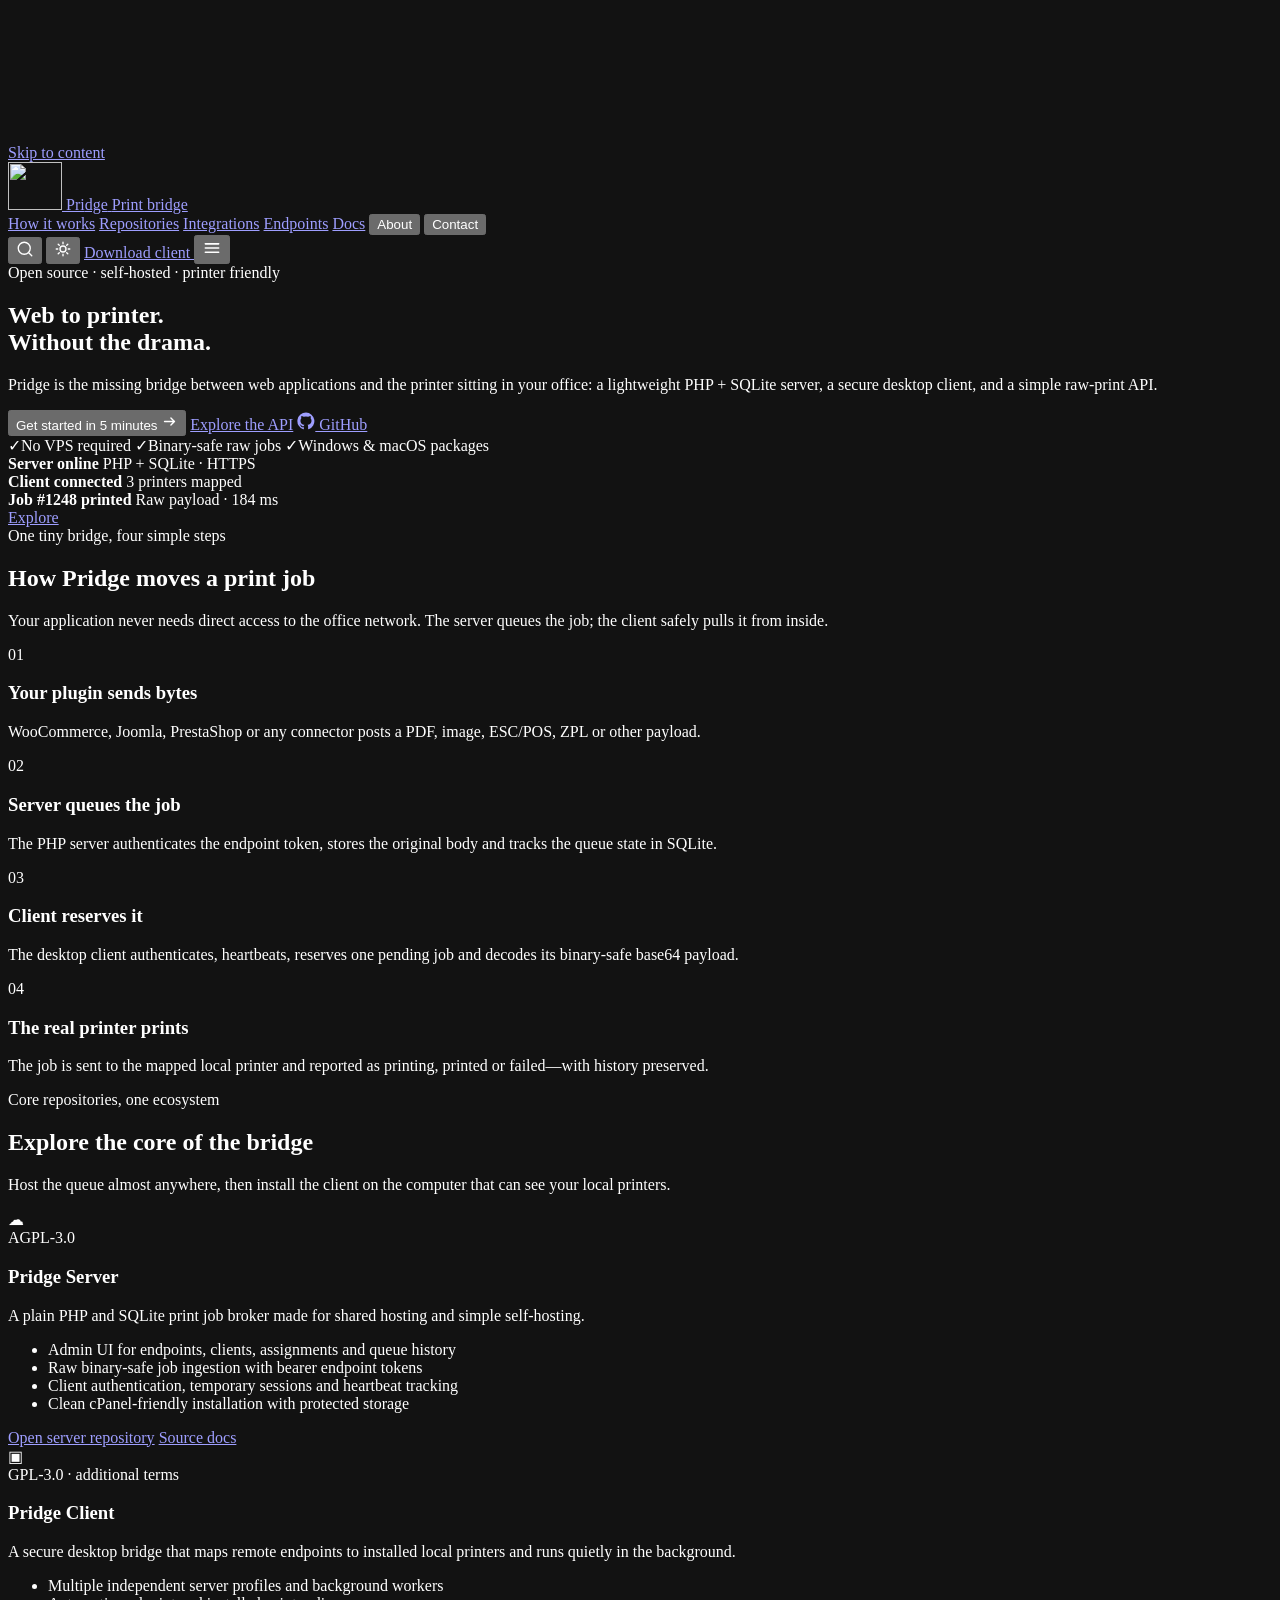
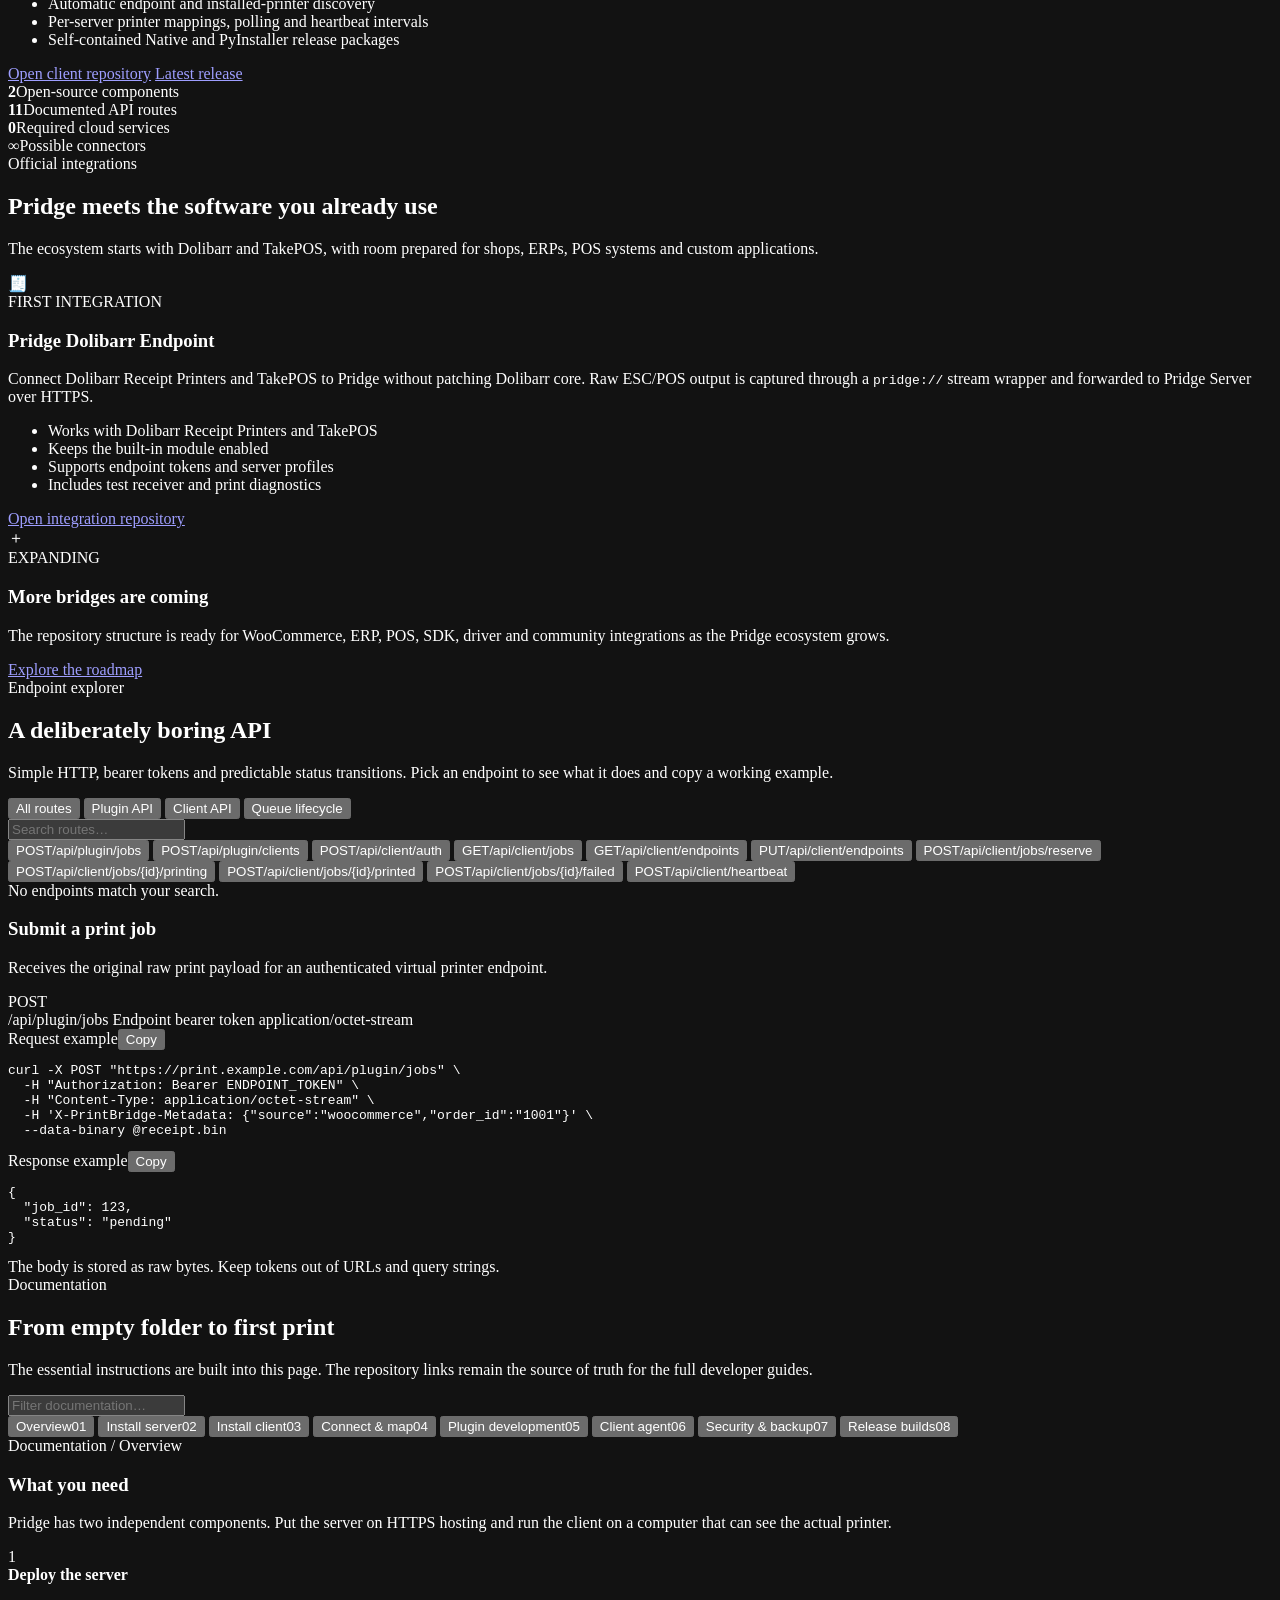
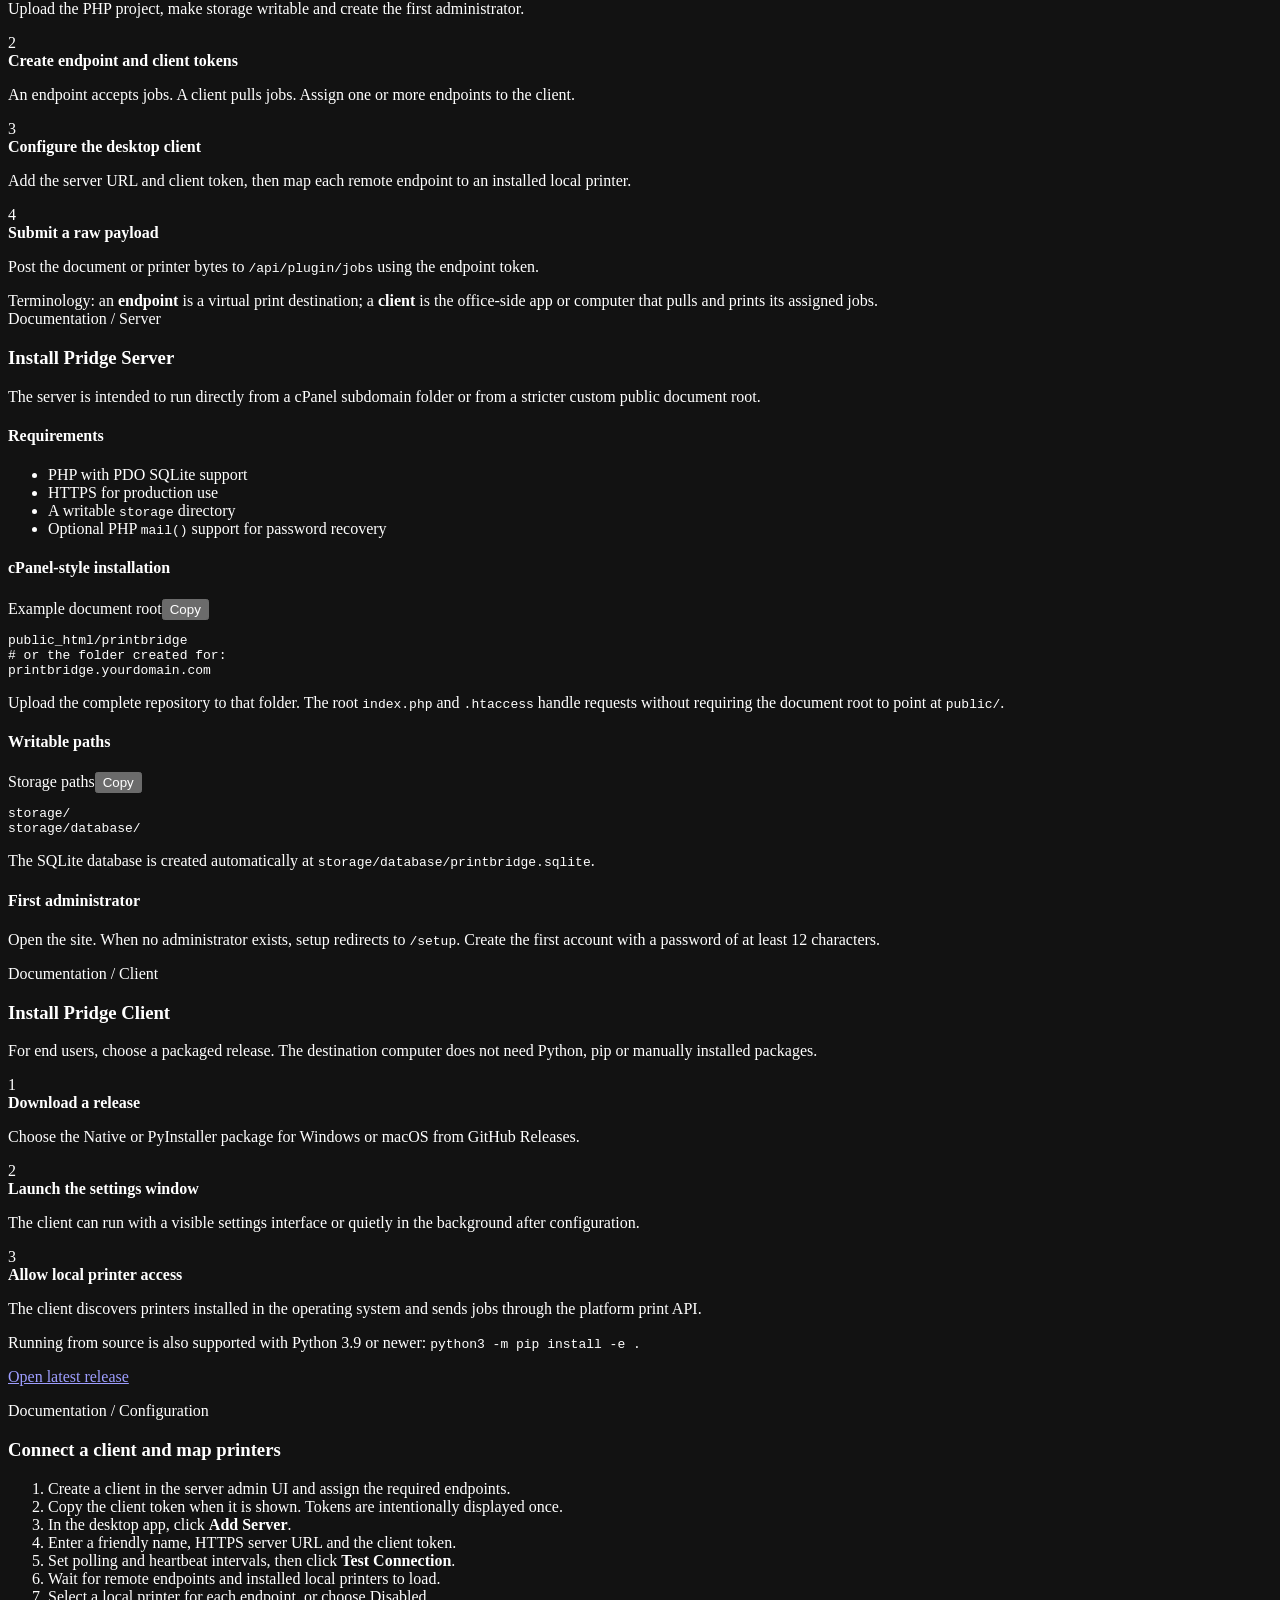
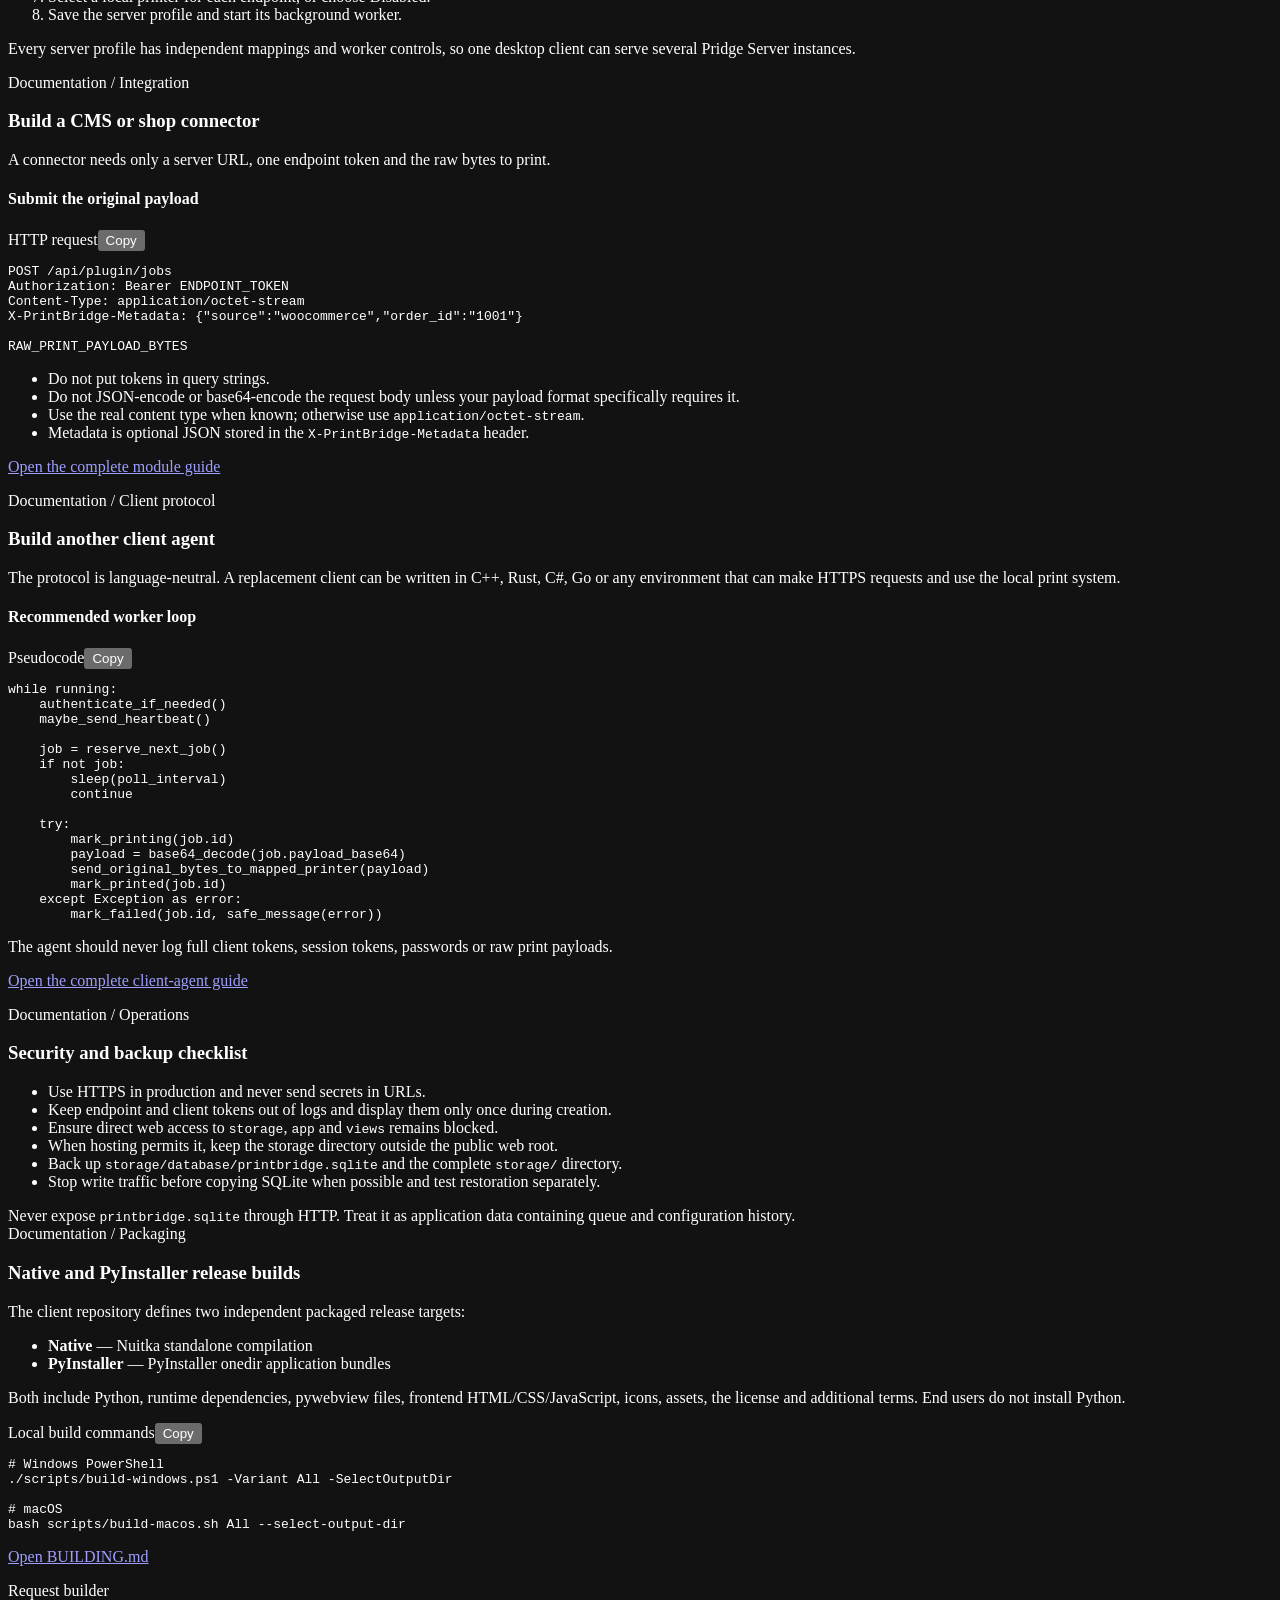
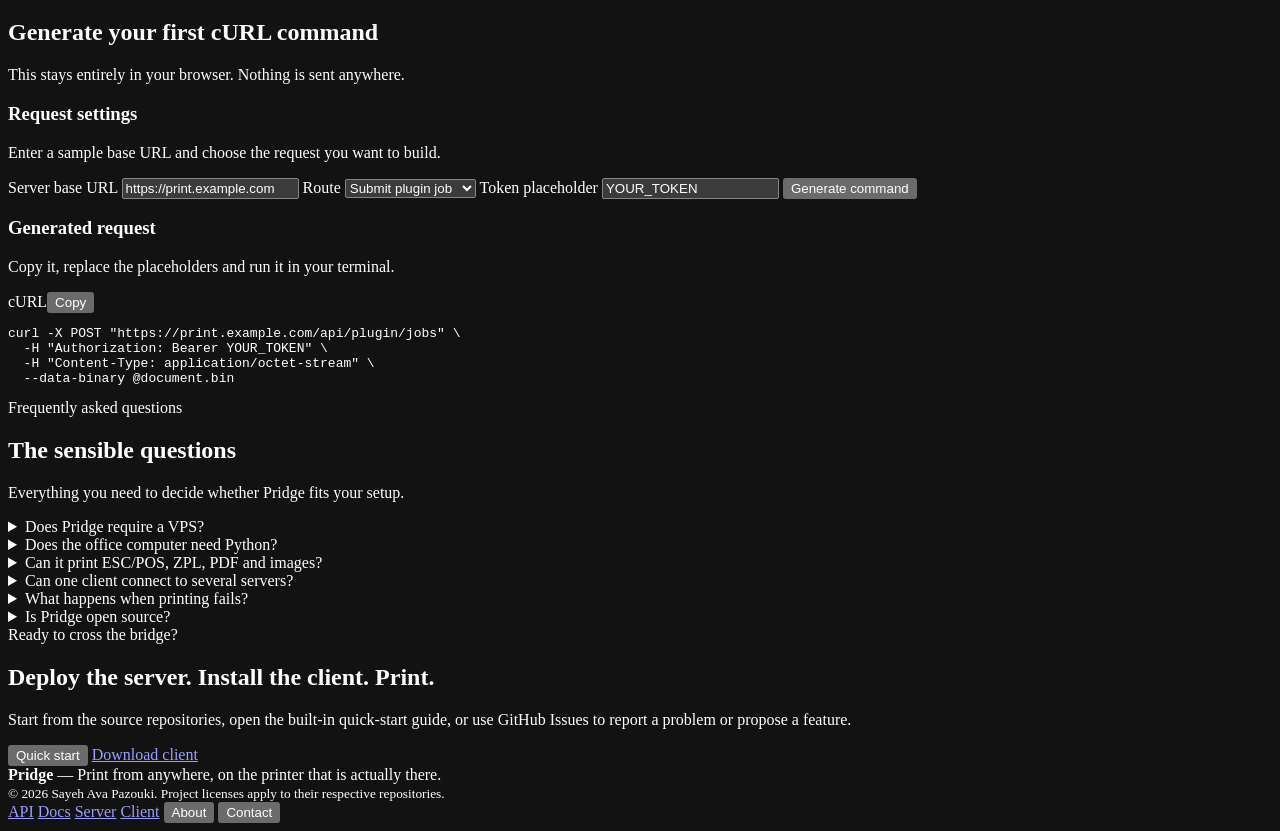
==== index.html @ 521f1d59 "feat: add site manifest and Pridge favicon" ====
<!doctype html>
<html lang="en">
<head>
  <meta charset="utf-8">
  <meta name="viewport" content="width=device-width,initial-scale=1,viewport-fit=cover">
  <meta name="theme-color" content="#05060c">
  <link rel="manifest" href="site.webmanifest">
  <link rel="icon" href="assets/images/pridge-logo.webp" type="image/webp">
  <meta name="color-scheme" content="dark">
  <meta name="robots" content="index,follow,max-image-preview:large,max-snippet:-1,max-video-preview:-1">

  <title>Pridge — Open-source remote printing bridge</title>
  <meta name="description" content="Pridge connects web applications and shared hosting servers to real office printers through a secure, open-source print queue and desktop client.">
  <meta name="keywords" content="Pridge, PrintBridge, remote printing, print server, print client, PHP print server, SQLite print queue, raw printing, ESC/POS, open source printing">
  <meta name="author" content="Sayeh Ava Pazouki">

  <link rel="canonical" href="https://sayehava.github.io/Pridge/">
  <meta property="og:url" content="https://sayehava.github.io/Pridge/">
  <meta property="og:image" content="https://sayehava.github.io/Pridge/assets/images/hero-network.webp">
  <meta name="twitter:image" content="https://sayehava.github.io/Pridge/assets/images/hero-network.webp">
  <meta property="og:type" content="website">
  <meta property="og:title" content="Pridge — Web to printer, without the drama">
  <meta property="og:description" content="A lightweight open-source bridge between web applications, shared hosting and local printers.">
  <meta property="og:site_name" content="Pridge">
  <meta property="og:image:alt" content="Pridge open-source remote printing bridge">
  <meta property="og:locale" content="en_US">
  <meta name="twitter:card" content="summary_large_image">
  <meta name="twitter:title" content="Pridge — Open-source remote printing bridge">
  <meta name="twitter:description" content="Send print jobs from the web to local office printers through a secure server and desktop client.">

  <link rel="preload" as="image" href="assets/images/hero-network.webp">

  <script type="application/ld+json">
  {
    "@context": "https://schema.org",
    "@graph": [
      {
        "@type": "SoftwareApplication",
        "name": "Pridge",
        "alternateName": "PrintBridge",
        "applicationCategory": "DeveloperApplication",
        "operatingSystem": "Windows, macOS, Linux, Web",
        "description": "An open-source print job bridge that connects web applications and shared hosting servers to local office printers.",
        "author": {
          "@type": "Person",
          "name": "Sayeh Ava Pazouki",
          "url": "https://github.com/sayehava"
        },
        "isAccessibleForFree": true,
        "license": [
          "https://www.gnu.org/licenses/agpl-3.0.html",
          "https://www.gnu.org/licenses/gpl-3.0.html"
        ],
        "codeRepository": [
          "https://github.com/sayehava/PrintBridge-Server",
          "https://github.com/sayehava/PrintBridge-Client"
        ]
      },
      {
        "@type": "FAQPage",
        "mainEntity": [
          {
            "@type": "Question",
            "name": "Does Pridge require a VPS?",
            "acceptedAnswer": {
              "@type": "Answer",
              "text": "No. Pridge Server is designed for ordinary PHP hosting with PDO SQLite support and a writable storage directory."
            }
          },
          {
            "@type": "Question",
            "name": "Does the office computer need Python?",
            "acceptedAnswer": {
              "@type": "Answer",
              "text": "No for packaged releases. Native and PyInstaller desktop packages include the required runtime and dependencies."
            }
          },
          {
            "@type": "Question",
            "name": "Can Pridge send raw ESC/POS or other binary print data?",
            "acceptedAnswer": {
              "@type": "Answer",
              "text": "Yes. Plugins can submit raw binary payloads and the client forwards the original bytes to the mapped local printer."
            }
          }
        ]
      }
    ]
  }
  </script>
  <link rel="stylesheet" href="assets/css/pridge.css">

</head>

<body>
  <a class="skip-link" href="#main">Skip to content</a>

  <canvas id="network" aria-hidden="true"></canvas>
  <div class="grid-overlay" aria-hidden="true"></div>
  <div class="orb orb-a" aria-hidden="true"></div>
  <div class="orb orb-b" aria-hidden="true"></div>
  <div class="orb orb-c" aria-hidden="true"></div>

  <header class="topbar">
    <div class="container topbar-inner">
      <a class="brand" href="#home" aria-label="Pridge home">
        <span class="brand-icon"><img src="assets/images/pridge-logo.webp" alt="" width="54" height="48"></span>
        <span><span class="word-pri">Pri</span><span class="word-dge">dge</span></span>
        <span class="brand-mini">Print bridge</span>
      </a>

      <nav class="nav" id="nav" aria-label="Primary navigation">
        <a href="#how">How it works</a>
        <a href="#repositories">Repositories</a>
          <a href="#integrations">Integrations</a>
        <a href="#api">Endpoints</a>
        <a href="#docs">Docs</a>
        <button type="button" data-modal="aboutModal">About</button>
        <button type="button" data-modal="contactModal">Contact</button>
      </nav>

      <div class="nav-actions">
        <button class="icon-button search-button" type="button" id="openCommand" title="Search (⌘/Ctrl + K)" aria-label="Open site search">
          <svg width="18" height="18" viewBox="0 0 24 24" fill="none" aria-hidden="true"><path d="m21 21-4.35-4.35m2.35-5.65a8 8 0 1 1-16 0 8 8 0 0 1 16 0Z" stroke="currentColor" stroke-width="1.8" stroke-linecap="round"/></svg>
        </button>
        <button class="icon-button" type="button" id="effectsToggle" title="Toggle visual effects" aria-label="Toggle visual effects">
          <svg width="18" height="18" viewBox="0 0 24 24" fill="none" aria-hidden="true"><path d="M12 3v2m0 14v2M3 12h2m14 0h2M5.64 5.64l1.41 1.41m9.9 9.9 1.41 1.41M18.36 5.64l-1.41 1.41m-9.9 9.9-1.41 1.41" stroke="currentColor" stroke-width="1.8" stroke-linecap="round"/><circle cx="12" cy="12" r="4" stroke="currentColor" stroke-width="1.8"/></svg>
        </button>
        <a class="button button-small desktop-cta" href="https://github.com/sayehava/PrintBridge-Client/releases/latest" target="_blank" rel="noopener">
          Download client
        </a>
        <button class="icon-button menu-button" type="button" id="menuButton" aria-controls="nav" aria-expanded="false" aria-label="Toggle menu">
          <svg width="20" height="20" viewBox="0 0 24 24" fill="none" aria-hidden="true"><path d="M4 7h16M4 12h16M4 17h16" stroke="currentColor" stroke-width="1.9" stroke-linecap="round"/></svg>
        </button>
      </div>
    </div>
  </header>

  <main id="main">
    <section class="hero" id="home">
      <div class="container hero-layout">
        <div class="hero-content">
          <div class="eyebrow"><span class="eyebrow-dot"></span> Open source · self-hosted · printer friendly</div>
          <h1><span class="gradient-title">Web to printer.</span><br>Without the drama.</h1>
          <p class="hero-copy">
            Pridge is the missing bridge between web applications and the printer sitting in your office:
            a lightweight PHP + SQLite server, a secure desktop client, and a simple raw-print API.
          </p>

          <div class="hero-actions">
            <button class="button" type="button" data-modal="quickStartModal">
              Get started in 5 minutes
              <svg width="17" height="17" viewBox="0 0 24 24" fill="none" aria-hidden="true"><path d="M5 12h14m-5-5 5 5-5 5" stroke="currentColor" stroke-width="2" stroke-linecap="round" stroke-linejoin="round"/></svg>
            </button>
            <a class="button button-secondary" href="#api">Explore the API</a>
            <a class="button button-secondary" href="https://github.com/sayehava" target="_blank" rel="noopener">
              <svg width="18" height="18" viewBox="0 0 24 24" fill="currentColor" aria-hidden="true"><path d="M12 .7a11.5 11.5 0 0 0-3.64 22.41c.58.1.79-.25.79-.56v-2.23c-3.22.7-3.9-1.37-3.9-1.37-.53-1.34-1.28-1.7-1.28-1.7-1.05-.72.08-.7.08-.7 1.16.08 1.77 1.19 1.77 1.19 1.03 1.77 2.7 1.26 3.36.96.1-.75.4-1.26.73-1.55-2.57-.29-5.27-1.29-5.27-5.72 0-1.27.45-2.3 1.19-3.11-.12-.29-.52-1.47.11-3.07 0 0 .97-.31 3.16 1.19a10.9 10.9 0 0 1 5.75 0c2.2-1.5 3.16-1.19 3.16-1.19.63 1.6.23 2.78.11 3.07.74.81 1.19 1.84 1.19 3.11 0 4.44-2.71 5.42-5.29 5.71.42.36.78 1.06.78 2.14v3.17c0 .31.21.67.8.56A11.5 11.5 0 0 0 12 .7Z"/></svg>
              GitHub
            </a>
          </div>

          <div class="trust-row" aria-label="Project highlights">
            <span class="trust-item"><span class="trust-check">✓</span>No VPS required</span>
            <span class="trust-item"><span class="trust-check">✓</span>Binary-safe raw jobs</span>
            <span class="trust-item"><span class="trust-check">✓</span>Windows &amp; macOS packages</span>
          </div>
        </div>

        <div class="hero-visual" id="heroVisual" aria-label="Illustration of Pridge connecting a server to a printer">
          <div class="hero-frame" id="heroFrame"></div>

          <div class="floating-card float-a">
            <strong><span class="signal"></span>Server online</strong>
            <span>PHP + SQLite · HTTPS</span>
          </div>

          <div class="floating-card float-b">
            <strong><span class="signal"></span>Client connected</strong>
            <span>3 printers mapped</span>
          </div>

          <div class="floating-card float-c">
            <strong>Job #1248 printed</strong>
            <span>Raw payload · 184 ms</span>
          </div>

          <div class="packet-line" aria-hidden="true"><i></i><i></i><i></i></div>
        </div>
      </div>

      <a class="scroll-cue" href="#how" aria-label="Scroll to how it works">
        <span class="mouse"></span>
        Explore
      </a>
    </section>

    <section class="section section-muted" id="how">
      <div class="container">
        <div class="section-heading reveal">
          <div>
            <div class="kicker">One tiny bridge, four simple steps</div>
            <h2>How Pridge moves a print job</h2>
          </div>
          <p class="section-lead">
            Your application never needs direct access to the office network. The server queues the job; the client safely pulls it from inside.
          </p>
        </div>

        <div class="architecture">
          <article class="arch-card glass reveal">
            <span class="arch-number">01</span>
            <h3>Your plugin sends bytes</h3>
            <p>WooCommerce, Joomla, PrestaShop or any connector posts a PDF, image, ESC/POS, ZPL or other payload.</p>
            <span class="arch-glow"></span>
          </article>
          <article class="arch-card glass reveal">
            <span class="arch-number">02</span>
            <h3>Server queues the job</h3>
            <p>The PHP server authenticates the endpoint token, stores the original body and tracks the queue state in SQLite.</p>
            <span class="arch-glow"></span>
          </article>
          <article class="arch-card glass reveal">
            <span class="arch-number">03</span>
            <h3>Client reserves it</h3>
            <p>The desktop client authenticates, heartbeats, reserves one pending job and decodes its binary-safe base64 payload.</p>
            <span class="arch-glow"></span>
          </article>
          <article class="arch-card glass reveal">
            <span class="arch-number">04</span>
            <h3>The real printer prints</h3>
            <p>The job is sent to the mapped local printer and reported as printing, printed or failed—with history preserved.</p>
            <span class="arch-glow"></span>
          </article>
        </div>
      </div>
    </section>

    <section class="section" id="repositories">
      <div class="container">
        <div class="section-heading reveal">
          <div>
            <div class="kicker">Core repositories, one ecosystem</div>
            <h2>Explore the core of the bridge</h2>
          </div>
          <p class="section-lead">
            Host the queue almost anywhere, then install the client on the computer that can see your local printers.
          </p>
        </div>

        <div class="repo-grid">
          <article class="repo-card glass reveal">
            <div class="repo-top">
              <div class="repo-icon" aria-hidden="true">☁</div>
              <span class="repo-chip">AGPL-3.0</span>
            </div>
            <h3><span class="word-pri">Pridge</span> <span class="word-dge">Server</span></h3>
            <p>A plain PHP and SQLite print job broker made for shared hosting and simple self-hosting.</p>
            <ul class="feature-list">
              <li>Admin UI for endpoints, clients, assignments and queue history</li>
              <li>Raw binary-safe job ingestion with bearer endpoint tokens</li>
              <li>Client authentication, temporary sessions and heartbeat tracking</li>
              <li>Clean cPanel-friendly installation with protected storage</li>
            </ul>
            <div class="repo-actions">
              <a class="button" href="https://github.com/sayehava/PrintBridge-Server" target="_blank" rel="noopener">Open server repository</a>
              <a class="button button-secondary" href="https://github.com/sayehava/PrintBridge-Server/tree/main/docs" target="_blank" rel="noopener">Source docs</a>
            </div>
          </article>

          <article class="repo-card glass client reveal">
            <div class="repo-top">
              <div class="repo-icon" aria-hidden="true">▣</div>
              <span class="repo-chip">GPL-3.0 · additional terms</span>
            </div>
            <h3><span class="word-pri">Pridge</span> <span style="color:var(--green)">Client</span></h3>
            <p>A secure desktop bridge that maps remote endpoints to installed local printers and runs quietly in the background.</p>
            <ul class="feature-list">
              <li>Multiple independent server profiles and background workers</li>
              <li>Automatic endpoint and installed-printer discovery</li>
              <li>Per-server printer mappings, polling and heartbeat intervals</li>
              <li>Self-contained Native and PyInstaller release packages</li>
            </ul>
            <div class="repo-actions">
              <a class="button" href="https://github.com/sayehava/PrintBridge-Client" target="_blank" rel="noopener">Open client repository</a>
              <a class="button button-secondary" href="https://github.com/sayehava/PrintBridge-Client/releases/latest" target="_blank" rel="noopener">Latest release</a>
            </div>
          </article>
        </div>

        <div class="stats reveal" aria-label="Pridge technical highlights">
          <div class="stat"><strong>2</strong><span>Open-source components</span></div>
          <div class="stat"><strong>11</strong><span>Documented API routes</span></div>
          <div class="stat"><strong>0</strong><span>Required cloud services</span></div>
          <div class="stat"><strong>∞</strong><span>Possible connectors</span></div>
        </div>
      </div>
    </section>

    
    <section class="section" id="integrations">
      <div class="container">
        <div class="section-heading reveal">
          <div>
            <div class="kicker">Official integrations</div>
            <h2>Pridge meets the software you already use</h2>
          </div>
          <p class="section-lead">The ecosystem starts with Dolibarr and TakePOS, with room prepared for shops, ERPs, POS systems and custom applications.</p>
        </div>

        <div class="repo-grid">
          <article class="repo-card glass reveal">
            <div class="repo-top">
              <div class="repo-icon" aria-hidden="true">🧾</div>
              <span class="repo-chip">FIRST INTEGRATION</span>
            </div>
            <h3><span class="word-pri">Pridge</span> <span class="word-dge">Dolibarr Endpoint</span></h3>
            <p>Connect Dolibarr Receipt Printers and TakePOS to Pridge without patching Dolibarr core. Raw ESC/POS output is captured through a <code>pridge://</code> stream wrapper and forwarded to Pridge Server over HTTPS.</p>
            <ul class="feature-list">
              <li>Works with Dolibarr Receipt Printers and TakePOS</li>
              <li>Keeps the built-in module enabled</li>
              <li>Supports endpoint tokens and server profiles</li>
              <li>Includes test receiver and print diagnostics</li>
            </ul>
            <div class="repo-actions">
              <a class="button button-primary" href="https://github.com/sayehava/Pridge-Dolibarr-Endpoint" target="_blank" rel="noopener">Open integration repository</a>
            </div>
            <span class="arch-glow"></span>
          </article>

          <article class="repo-card glass reveal">
            <div class="repo-top">
              <div class="repo-icon" aria-hidden="true">＋</div>
              <span class="repo-chip">EXPANDING</span>
            </div>
            <h3>More bridges are coming</h3>
            <p>The repository structure is ready for WooCommerce, ERP, POS, SDK, driver and community integrations as the Pridge ecosystem grows.</p>
            <div class="repo-actions">
              <a class="button button-secondary" href="https://github.com/sayehava/Pridge#-ecosystem-roadmap" target="_blank" rel="noopener">Explore the roadmap</a>
            </div>
            <span class="arch-glow"></span>
          </article>
        </div>
      </div>
    </section>

    <section class="section section-muted" id="api">
      <div class="container">
        <div class="section-heading reveal">
          <div>
            <div class="kicker">Endpoint explorer</div>
            <h2>A deliberately boring API</h2>
          </div>
          <p class="section-lead">
            Simple HTTP, bearer tokens and predictable status transitions. Pick an endpoint to see what it does and copy a working example.
          </p>
        </div>

        <div class="api-shell glass reveal">
          <div class="api-top">
            <div class="tabs" role="tablist" aria-label="API groups">
              <button class="tab active" type="button" data-api-group="all" role="tab" aria-selected="true">All routes</button>
              <button class="tab" type="button" data-api-group="plugin" role="tab" aria-selected="false">Plugin API</button>
              <button class="tab" type="button" data-api-group="client" role="tab" aria-selected="false">Client API</button>
              <button class="tab" type="button" data-api-group="lifecycle" role="tab" aria-selected="false">Queue lifecycle</button>
            </div>
            <div class="api-search">
              <label class="sr-only" for="endpointSearch" style="position:absolute;left:-9999px">Search endpoints</label>
              <input id="endpointSearch" type="search" placeholder="Search routes…">
            </div>
          </div>

          <div class="api-grid" id="apiGrid">
            <aside class="endpoint-list" id="endpointList" aria-label="API endpoint list">
              <!-- Static route labels remain crawlable and are enhanced by JavaScript. -->
              <button class="endpoint-item active" type="button" data-endpoint="plugin-jobs" data-group="plugin">
                <span class="method post">POST</span><span class="endpoint-path">/api/plugin/jobs</span>
              </button>
              <button class="endpoint-item" type="button" data-endpoint="plugin-clients" data-group="plugin">
                <span class="method post">POST</span><span class="endpoint-path">/api/plugin/clients</span>
              </button>
              <button class="endpoint-item" type="button" data-endpoint="client-auth" data-group="client">
                <span class="method post">POST</span><span class="endpoint-path">/api/client/auth</span>
              </button>
              <button class="endpoint-item" type="button" data-endpoint="client-jobs" data-group="client">
                <span class="method get">GET</span><span class="endpoint-path">/api/client/jobs</span>
              </button>
              <button class="endpoint-item" type="button" data-endpoint="client-endpoints-get" data-group="client">
                <span class="method get">GET</span><span class="endpoint-path">/api/client/endpoints</span>
              </button>
              <button class="endpoint-item" type="button" data-endpoint="client-endpoints-put" data-group="client">
                <span class="method put">PUT</span><span class="endpoint-path">/api/client/endpoints</span>
              </button>
              <button class="endpoint-item" type="button" data-endpoint="reserve" data-group="client">
                <span class="method post">POST</span><span class="endpoint-path">/api/client/jobs/reserve</span>
              </button>
              <button class="endpoint-item" type="button" data-endpoint="printing" data-group="client">
                <span class="method post">POST</span><span class="endpoint-path">/api/client/jobs/{id}/printing</span>
              </button>
              <button class="endpoint-item" type="button" data-endpoint="printed" data-group="client">
                <span class="method post">POST</span><span class="endpoint-path">/api/client/jobs/{id}/printed</span>
              </button>
              <button class="endpoint-item" type="button" data-endpoint="failed" data-group="client">
                <span class="method post">POST</span><span class="endpoint-path">/api/client/jobs/{id}/failed</span>
              </button>
              <button class="endpoint-item" type="button" data-endpoint="heartbeat" data-group="client">
                <span class="method post">POST</span><span class="endpoint-path">/api/client/heartbeat</span>
              </button>
              <div class="no-results" id="endpointNoResults">No endpoints match your search.</div>
            </aside>

            <article class="endpoint-detail" id="endpointDetail" aria-live="polite">
              <div class="endpoint-heading">
                <div>
                  <h3 id="endpointTitle">Submit a print job</h3>
                  <p id="endpointDescription">Receives the original raw print payload for an authenticated virtual printer endpoint.</p>
                </div>
                <span class="method post" id="endpointMethod">POST</span>
              </div>
              <div class="endpoint-meta">
                <span class="meta-chip" id="endpointPath">/api/plugin/jobs</span>
                <span class="meta-chip" id="endpointAuth">Endpoint bearer token</span>
                <span class="meta-chip" id="endpointType">application/octet-stream</span>
              </div>

              <div class="code-panel">
                <div class="code-head"><span>Request example</span><button class="copy-code" type="button" data-copy-target="requestCode">Copy</button></div>
                <pre id="requestCode">curl -X POST "https://print.example.com/api/plugin/jobs" \
  -H "Authorization: Bearer ENDPOINT_TOKEN" \
  -H "Content-Type: application/octet-stream" \
  -H 'X-PrintBridge-Metadata: {"source":"woocommerce","order_id":"1001"}' \
  --data-binary @receipt.bin</pre>
              </div>

              <div class="code-panel">
                <div class="code-head"><span>Response example</span><button class="copy-code" type="button" data-copy-target="responseCode">Copy</button></div>
                <pre id="responseCode">{
  "job_id": 123,
  "status": "pending"
}</pre>
              </div>

              <div id="endpointNote" class="doc-callout">The body is stored as raw bytes. Keep tokens out of URLs and query strings.</div>
            </article>
          </div>

          <div id="lifecyclePanel" style="display:none;padding:28px">
            <h3 style="margin-bottom:7px">Queue status lifecycle</h3>
            <p style="color:var(--muted)">A reserved job automatically returns to pending after the reservation timeout unless the client confirms progress.</p>
            <div class="lifecycle" aria-label="Queue lifecycle">
              <span class="life pending">pending</span><span class="life-arrow">→</span>
              <span class="life reserved">reserved</span><span class="life-arrow">→</span>
              <span class="life printing">printing</span><span class="life-arrow">→</span>
              <span class="life printed">printed</span>
              <span class="life-arrow">or</span>
              <span class="life failed">failed</span>
            </div>
            <div class="doc-callout">Printed and cancelled jobs leave the active queue but remain available in the archive for history review.</div>
          </div>
        </div>
      </div>
    </section>

    <section class="section" id="docs">
      <div class="container">
        <div class="section-heading reveal">
          <div>
            <div class="kicker">Documentation</div>
            <h2>From empty folder to first print</h2>
          </div>
          <p class="section-lead">
            The essential instructions are built into this page. The repository links remain the source of truth for the full developer guides.
          </p>
        </div>

        <div class="docs-shell glass reveal">
          <aside class="docs-side">
            <div class="doc-search">
              <input id="docSearch" type="search" placeholder="Filter documentation…" aria-label="Filter documentation">
            </div>
            <nav class="docs-nav" aria-label="Documentation topics">
              <button class="doc-link active" type="button" data-doc="overview"><span>Overview</span><span>01</span></button>
              <button class="doc-link" type="button" data-doc="server-install"><span>Install server</span><span>02</span></button>
              <button class="doc-link" type="button" data-doc="client-install"><span>Install client</span><span>03</span></button>
              <button class="doc-link" type="button" data-doc="connect"><span>Connect &amp; map</span><span>04</span></button>
              <button class="doc-link" type="button" data-doc="plugin-dev"><span>Plugin development</span><span>05</span></button>
              <button class="doc-link" type="button" data-doc="agent-dev"><span>Client agent</span><span>06</span></button>
              <button class="doc-link" type="button" data-doc="security"><span>Security &amp; backup</span><span>07</span></button>
              <button class="doc-link" type="button" data-doc="builds"><span>Release builds</span><span>08</span></button>
            </nav>
          </aside>

          <div class="docs-content">
            <article class="doc-panel active" data-doc-panel="overview">
              <div class="kicker">Documentation / Overview</div>
              <h3>What you need</h3>
              <p>Pridge has two independent components. Put the server on HTTPS hosting and run the client on a computer that can see the actual printer.</p>

              <div class="step-list">
                <div class="step"><span class="step-number">1</span><div><strong>Deploy the server</strong><p>Upload the PHP project, make storage writable and create the first administrator.</p></div></div>
                <div class="step"><span class="step-number">2</span><div><strong>Create endpoint and client tokens</strong><p>An endpoint accepts jobs. A client pulls jobs. Assign one or more endpoints to the client.</p></div></div>
                <div class="step"><span class="step-number">3</span><div><strong>Configure the desktop client</strong><p>Add the server URL and client token, then map each remote endpoint to an installed local printer.</p></div></div>
                <div class="step"><span class="step-number">4</span><div><strong>Submit a raw payload</strong><p>Post the document or printer bytes to <code>/api/plugin/jobs</code> using the endpoint token.</p></div></div>
              </div>

              <div class="doc-callout">Terminology: an <strong>endpoint</strong> is a virtual print destination; a <strong>client</strong> is the office-side app or computer that pulls and prints its assigned jobs.</div>
            </article>

            <article class="doc-panel" data-doc-panel="server-install">
              <div class="kicker">Documentation / Server</div>
              <h3>Install Pridge Server</h3>
              <p>The server is intended to run directly from a cPanel subdomain folder or from a stricter custom public document root.</p>

              <h4>Requirements</h4>
              <ul>
                <li>PHP with PDO SQLite support</li>
                <li>HTTPS for production use</li>
                <li>A writable <code>storage</code> directory</li>
                <li>Optional PHP <code>mail()</code> support for password recovery</li>
              </ul>

              <h4>cPanel-style installation</h4>
              <div class="code-panel"><div class="code-head"><span>Example document root</span><button class="copy-code" type="button" data-copy-target="serverPathCode">Copy</button></div><pre id="serverPathCode">public_html/printbridge
# or the folder created for:
printbridge.yourdomain.com</pre></div>
              <p>Upload the complete repository to that folder. The root <code>index.php</code> and <code>.htaccess</code> handle requests without requiring the document root to point at <code>public/</code>.</p>

              <h4>Writable paths</h4>
              <div class="code-panel"><div class="code-head"><span>Storage paths</span><button class="copy-code" type="button" data-copy-target="storageCode">Copy</button></div><pre id="storageCode">storage/
storage/database/</pre></div>
              <p>The SQLite database is created automatically at <code>storage/database/printbridge.sqlite</code>.</p>

              <h4>First administrator</h4>
              <p>Open the site. When no administrator exists, setup redirects to <code>/setup</code>. Create the first account with a password of at least 12 characters.</p>
            </article>

            <article class="doc-panel" data-doc-panel="client-install">
              <div class="kicker">Documentation / Client</div>
              <h3>Install Pridge Client</h3>
              <p>For end users, choose a packaged release. The destination computer does not need Python, pip or manually installed packages.</p>

              <div class="step-list">
                <div class="step"><span class="step-number">1</span><div><strong>Download a release</strong><p>Choose the Native or PyInstaller package for Windows or macOS from GitHub Releases.</p></div></div>
                <div class="step"><span class="step-number">2</span><div><strong>Launch the settings window</strong><p>The client can run with a visible settings interface or quietly in the background after configuration.</p></div></div>
                <div class="step"><span class="step-number">3</span><div><strong>Allow local printer access</strong><p>The client discovers printers installed in the operating system and sends jobs through the platform print API.</p></div></div>
              </div>

              <div class="doc-callout">Running from source is also supported with Python 3.9 or newer: <code>python3 -m pip install -e .</code></div>
              <p><a class="button button-small" href="https://github.com/sayehava/PrintBridge-Client/releases/latest" target="_blank" rel="noopener">Open latest release</a></p>
            </article>

            <article class="doc-panel" data-doc-panel="connect">
              <div class="kicker">Documentation / Configuration</div>
              <h3>Connect a client and map printers</h3>
              <ol>
                <li>Create a client in the server admin UI and assign the required endpoints.</li>
                <li>Copy the client token when it is shown. Tokens are intentionally displayed once.</li>
                <li>In the desktop app, click <strong>Add Server</strong>.</li>
                <li>Enter a friendly name, HTTPS server URL and the client token.</li>
                <li>Set polling and heartbeat intervals, then click <strong>Test Connection</strong>.</li>
                <li>Wait for remote endpoints and installed local printers to load.</li>
                <li>Select a local printer for each endpoint, or choose Disabled.</li>
                <li>Save the server profile and start its background worker.</li>
              </ol>
              <p>Every server profile has independent mappings and worker controls, so one desktop client can serve several Pridge Server instances.</p>
            </article>

            <article class="doc-panel" data-doc-panel="plugin-dev">
              <div class="kicker">Documentation / Integration</div>
              <h3>Build a CMS or shop connector</h3>
              <p>A connector needs only a server URL, one endpoint token and the raw bytes to print.</p>

              <h4>Submit the original payload</h4>
              <div class="code-panel"><div class="code-head"><span>HTTP request</span><button class="copy-code" type="button" data-copy-target="pluginDevCode">Copy</button></div><pre id="pluginDevCode">POST /api/plugin/jobs
Authorization: Bearer ENDPOINT_TOKEN
Content-Type: application/octet-stream
X-PrintBridge-Metadata: {"source":"woocommerce","order_id":"1001"}

RAW_PRINT_PAYLOAD_BYTES</pre></div>

              <ul>
                <li>Do not put tokens in query strings.</li>
                <li>Do not JSON-encode or base64-encode the request body unless your payload format specifically requires it.</li>
                <li>Use the real content type when known; otherwise use <code>application/octet-stream</code>.</li>
                <li>Metadata is optional JSON stored in the <code>X-PrintBridge-Metadata</code> header.</li>
              </ul>

              <p><a class="button button-small button-secondary" href="https://github.com/sayehava/PrintBridge-Server/blob/main/docs/module-development.md" target="_blank" rel="noopener">Open the complete module guide</a></p>
            </article>

            <article class="doc-panel" data-doc-panel="agent-dev">
              <div class="kicker">Documentation / Client protocol</div>
              <h3>Build another client agent</h3>
              <p>The protocol is language-neutral. A replacement client can be written in C++, Rust, C#, Go or any environment that can make HTTPS requests and use the local print system.</p>

              <h4>Recommended worker loop</h4>
              <div class="code-panel"><div class="code-head"><span>Pseudocode</span><button class="copy-code" type="button" data-copy-target="workerCode">Copy</button></div><pre id="workerCode">while running:
    authenticate_if_needed()
    maybe_send_heartbeat()

    job = reserve_next_job()
    if not job:
        sleep(poll_interval)
        continue

    try:
        mark_printing(job.id)
        payload = base64_decode(job.payload_base64)
        send_original_bytes_to_mapped_printer(payload)
        mark_printed(job.id)
    except Exception as error:
        mark_failed(job.id, safe_message(error))</pre></div>

              <p>The agent should never log full client tokens, session tokens, passwords or raw print payloads.</p>
              <p><a class="button button-small button-secondary" href="https://github.com/sayehava/PrintBridge-Server/blob/main/docs/client-agent-development.md" target="_blank" rel="noopener">Open the complete client-agent guide</a></p>
            </article>

            <article class="doc-panel" data-doc-panel="security">
              <div class="kicker">Documentation / Operations</div>
              <h3>Security and backup checklist</h3>
              <ul>
                <li>Use HTTPS in production and never send secrets in URLs.</li>
                <li>Keep endpoint and client tokens out of logs and display them only once during creation.</li>
                <li>Ensure direct web access to <code>storage</code>, <code>app</code> and <code>views</code> remains blocked.</li>
                <li>When hosting permits it, keep the storage directory outside the public web root.</li>
                <li>Back up <code>storage/database/printbridge.sqlite</code> and the complete <code>storage/</code> directory.</li>
                <li>Stop write traffic before copying SQLite when possible and test restoration separately.</li>
              </ul>
              <div class="doc-callout">Never expose <code>printbridge.sqlite</code> through HTTP. Treat it as application data containing queue and configuration history.</div>
            </article>

            <article class="doc-panel" data-doc-panel="builds">
              <div class="kicker">Documentation / Packaging</div>
              <h3>Native and PyInstaller release builds</h3>
              <p>The client repository defines two independent packaged release targets:</p>
              <ul>
                <li><strong>Native</strong> — Nuitka standalone compilation</li>
                <li><strong>PyInstaller</strong> — PyInstaller onedir application bundles</li>
              </ul>
              <p>Both include Python, runtime dependencies, pywebview files, frontend HTML/CSS/JavaScript, icons, assets, the license and additional terms. End users do not install Python.</p>
              <div class="code-panel"><div class="code-head"><span>Local build commands</span><button class="copy-code" type="button" data-copy-target="buildCode">Copy</button></div><pre id="buildCode"># Windows PowerShell
./scripts/build-windows.ps1 -Variant All -SelectOutputDir

# macOS
bash scripts/build-macos.sh All --select-output-dir</pre></div>
              <p><a class="button button-small button-secondary" href="https://github.com/sayehava/PrintBridge-Client/blob/main/BUILDING.md" target="_blank" rel="noopener">Open BUILDING.md</a></p>
            </article>
          </div>
        </div>
      </div>
    </section>

    <section class="section section-muted" id="try">
      <div class="container">
        <div class="section-heading reveal">
          <div>
            <div class="kicker">Request builder</div>
            <h2>Generate your first cURL command</h2>
          </div>
          <p class="section-lead">This stays entirely in your browser. Nothing is sent anywhere.</p>
        </div>

        <div class="try-grid">
          <div class="try-card glass reveal">
            <h3>Request settings</h3>
            <p>Enter a sample base URL and choose the request you want to build.</p>
            <form class="try-form" id="tryForm">
              <label>Server base URL
                <input id="tryBaseUrl" type="url" value="https://print.example.com" spellcheck="false">
              </label>
              <label>Route
                <select id="tryRoute">
                  <option value="plugin-jobs">Submit plugin job</option>
                  <option value="client-auth">Authenticate client</option>
                  <option value="reserve">Reserve next job</option>
                  <option value="heartbeat">Send heartbeat</option>
                </select>
              </label>
              <label>Token placeholder
                <input id="tryToken" type="text" value="YOUR_TOKEN" spellcheck="false">
              </label>
              <button class="button" type="submit">Generate command</button>
            </form>
          </div>

          <div class="try-card glass try-output reveal">
            <h3>Generated request</h3>
            <p>Copy it, replace the placeholders and run it in your terminal.</p>
            <div class="code-panel">
              <div class="code-head"><span>cURL</span><button class="copy-code" type="button" data-copy-target="tryCode">Copy</button></div>
              <pre id="tryCode">curl -X POST "https://print.example.com/api/plugin/jobs" \
  -H "Authorization: Bearer YOUR_TOKEN" \
  -H "Content-Type: application/octet-stream" \
  --data-binary @document.bin</pre>
            </div>
          </div>
        </div>
      </div>
    </section>

    <section class="section" id="faq">
      <div class="container">
        <div class="section-heading reveal">
          <div>
            <div class="kicker">Frequently asked questions</div>
            <h2>The sensible questions</h2>
          </div>
          <p class="section-lead">Everything you need to decide whether Pridge fits your setup.</p>
        </div>

        <div class="faq-grid reveal">
          <details>
            <summary>Does Pridge require a VPS?</summary>
            <p>No. The server is designed for ordinary PHP hosting with PDO SQLite support, HTTPS and a writable storage directory.</p>
          </details>
          <details>
            <summary>Does the office computer need Python?</summary>
            <p>Not when using packaged releases. Native and PyInstaller packages include the required runtime and dependencies.</p>
          </details>
          <details>
            <summary>Can it print ESC/POS, ZPL, PDF and images?</summary>
            <p>Yes. The server preserves raw request bytes. The client forwards them to the mapped local printer through the operating system.</p>
          </details>
          <details>
            <summary>Can one client connect to several servers?</summary>
            <p>Yes. Each server profile has independent tokens, endpoint mappings, polling intervals, heartbeat intervals and worker controls.</p>
          </details>
          <details>
            <summary>What happens when printing fails?</summary>
            <p>The client reports the job as failed with a safe error message. Failed jobs remain visible in the active queue for review or retry logic.</p>
          </details>
          <details>
            <summary>Is Pridge open source?</summary>
            <p>Yes. The server is AGPL-3.0 licensed. The client is GPL-3.0 licensed and includes additional terms in its repository.</p>
          </details>
        </div>
      </div>
    </section>

    <section class="section">
      <div class="container">
        <div class="cta-card glass reveal">
          <div>
            <div class="kicker">Ready to cross the bridge?</div>
            <h2>Deploy the server. Install the client. Print.</h2>
            <p>Start from the source repositories, open the built-in quick-start guide, or use GitHub Issues to report a problem or propose a feature.</p>
          </div>
          <div class="cta-actions">
            <button class="button button-orange" type="button" data-modal="quickStartModal">Quick start</button>
            <a class="button button-secondary" href="https://github.com/sayehava/PrintBridge-Client/releases/latest" target="_blank" rel="noopener">Download client</a>
          </div>
        </div>
      </div>
    </section>
  </main>

  <footer>
    <div class="container footer-grid">
      <div>
        <strong><span class="word-pri">Pri</span><span class="word-dge">dge</span></strong>
        <span> — Print from anywhere, on the printer that is actually there.</span><br>
        <small>© 2026 Sayeh Ava Pazouki. Project licenses apply to their respective repositories.</small>
      </div>
      <div class="footer-links">
        <a href="#api">API</a>
        <a href="#docs">Docs</a>
        <a href="https://github.com/sayehava/PrintBridge-Server" target="_blank" rel="noopener">Server</a>
        <a href="https://github.com/sayehava/PrintBridge-Client" target="_blank" rel="noopener">Client</a>
        <button type="button" data-modal="aboutModal">About</button>
        <button type="button" data-modal="contactModal">Contact</button>
      </div>
    </div>
  </footer>

  <dialog id="quickStartModal" aria-labelledby="quickStartTitle">
    <div class="modal-head">
      <strong id="quickStartTitle">Quick start</strong>
      <button class="modal-close" type="button" data-close aria-label="Close">×</button>
    </div>
    <div class="modal-body">
      <p>Four steps from a fresh folder to your first queued print job.</p>
      <div class="step-list">
        <div class="step"><span class="step-number">1</span><div><strong>Upload Pridge Server</strong><p>Deploy the server repository to an HTTPS PHP host and make <code>storage/</code> writable.</p></div></div>
        <div class="step"><span class="step-number">2</span><div><strong>Create the first admin</strong><p>Open the site, complete <code>/setup</code>, then create one endpoint and one client. Assign the endpoint to the client.</p></div></div>
        <div class="step"><span class="step-number">3</span><div><strong>Install and connect Pridge Client</strong><p>Add the server URL and client token, test the connection and map the remote endpoint to a local printer.</p></div></div>
        <div class="step"><span class="step-number">4</span><div><strong>Send a job</strong><p>Post the raw payload to <code>/api/plugin/jobs</code> with the endpoint bearer token.</p></div></div>
      </div>
      <div class="code-panel"><div class="code-head"><span>First test request</span><button class="copy-code" type="button" data-copy-target="quickCurl">Copy</button></div><pre id="quickCurl">curl -X POST "https://YOUR-SERVER/api/plugin/jobs" \
  -H "Authorization: Bearer ENDPOINT_TOKEN" \
  -H "Content-Type: text/plain" \
  --data-binary "Hello from Pridge"</pre></div>
      <div style="display:flex;gap:9px;flex-wrap:wrap;margin-top:18px">
        <a class="button button-small" href="https://github.com/sayehava/PrintBridge-Server" target="_blank" rel="noopener">Get server</a>
        <a class="button button-small button-secondary" href="https://github.com/sayehava/PrintBridge-Client/releases/latest" target="_blank" rel="noopener">Get client</a>
      </div>
    </div>
  </dialog>

  <dialog id="aboutModal" aria-labelledby="aboutTitle">
    <div class="about-hero">
      <div class="about-logo"><img src="assets/images/pridge-logo.webp" alt="" width="82" height="72"><span><span class="word-pri">Pri</span><span class="word-dge">dge</span></span></div>
    </div>
    <div class="modal-head">
      <strong id="aboutTitle">About Pridge</strong>
      <button class="modal-close" type="button" data-close aria-label="Close">×</button>
    </div>
    <div class="modal-body">
      <p>Pridge began as PrintBridge: a practical way to move print jobs from hosted applications to printers located behind an office network, without port forwarding or heavyweight infrastructure.</p>
      <p>The server intentionally stays small—plain PHP and SQLite—while the desktop client handles local printer discovery, endpoint mapping, background polling and raw output.</p>
      <div class="stats" style="grid-template-columns:repeat(2,1fr)">
        <div class="stat"><strong>PHP</strong><span>Shared-hosting server</span></div>
        <div class="stat"><strong>Desktop</strong><span>Local print bridge</span></div>
      </div>
      <div style="display:flex;gap:9px;flex-wrap:wrap;margin-top:20px">
        <a class="button button-small" href="https://github.com/sayehava/Pridge" target="_blank" rel="noopener">Pridge on GitHub</a>
        <a class="button button-small button-secondary" href="https://buymeacoffee.com/sayehava" target="_blank" rel="noopener">Support development</a>
      </div>
    </div>
  </dialog>

  <dialog id="contactModal" aria-labelledby="contactTitle">
    <div class="modal-head">
      <strong id="contactTitle">Contact &amp; project links</strong>
      <button class="modal-close" type="button" data-close aria-label="Close">×</button>
    </div>
    <div class="modal-body">
      <div class="contact-links">
        <a class="contact-link" href="https://github.com/sayehava/PrintBridge-Server/issues" target="_blank" rel="noopener"><strong>Server issues</strong><span>Report a server bug</span></a>
        <a class="contact-link" href="https://github.com/sayehava/PrintBridge-Client/issues" target="_blank" rel="noopener"><strong>Client issues</strong><span>Report a desktop bug</span></a>
        <a class="contact-link" href="https://github.com/sayehava/PrintBridge-Server" target="_blank" rel="noopener"><strong>Server repo</strong><span>Source and documentation</span></a>
        <a class="contact-link" href="https://github.com/sayehava/PrintBridge-Client" target="_blank" rel="noopener"><strong>Client repo</strong><span>Source and releases</span></a>
      </div>

      <form class="contact-form" id="contactForm">
        <label>Your name
          <input id="contactName" type="text" autocomplete="name" placeholder="Name">
        </label>
        <label>Your email
          <input id="contactEmail" type="email" autocomplete="email" placeholder="you@example.com">
        </label>
        <label>Message
          <textarea id="contactMessage" placeholder="Tell us what you are building or what went wrong…" required></textarea>
        </label>
        <button class="button" type="submit">Open email app</button>
      </form>
    </div>
  </dialog>

  <dialog id="commandDialog" class="command-dialog" aria-label="Site search">
    <input class="command-input" id="commandInput" type="search" placeholder="Search sections, docs and endpoints…" autocomplete="off">
    <div class="command-results" id="commandResults"></div>
  </dialog>

  <div class="toast-stack" id="toastStack" aria-live="polite" aria-atomic="true"></div>

  <noscript>
    <div style="position:fixed;left:16px;right:16px;bottom:16px;z-index:999;padding:14px;border:1px solid #344;background:#111420;color:#eef1fb;border-radius:12px">
      This page works without JavaScript for reading and repository links, but the endpoint explorer, modals and request builder require JavaScript.
    </div>
  </noscript>

  <script src="assets/js/pridge.js" defer></script>
</body>
</html>
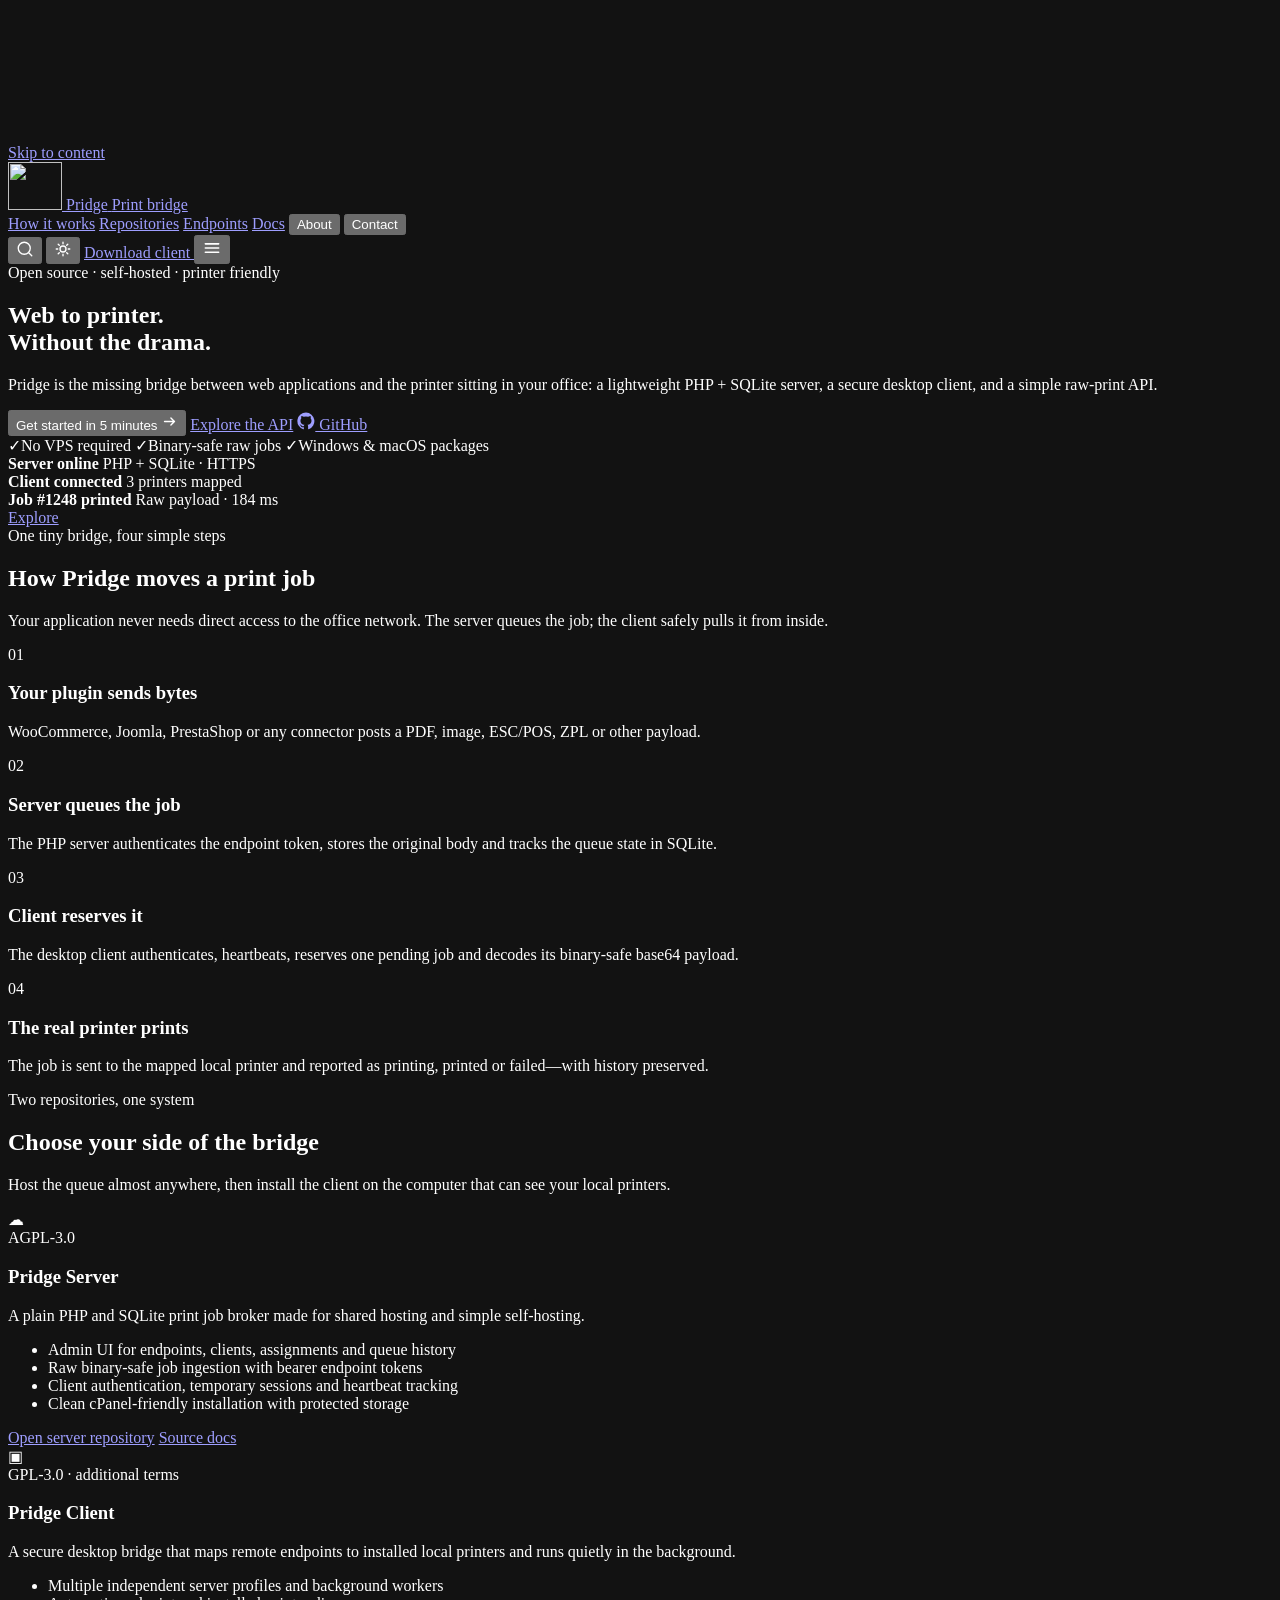
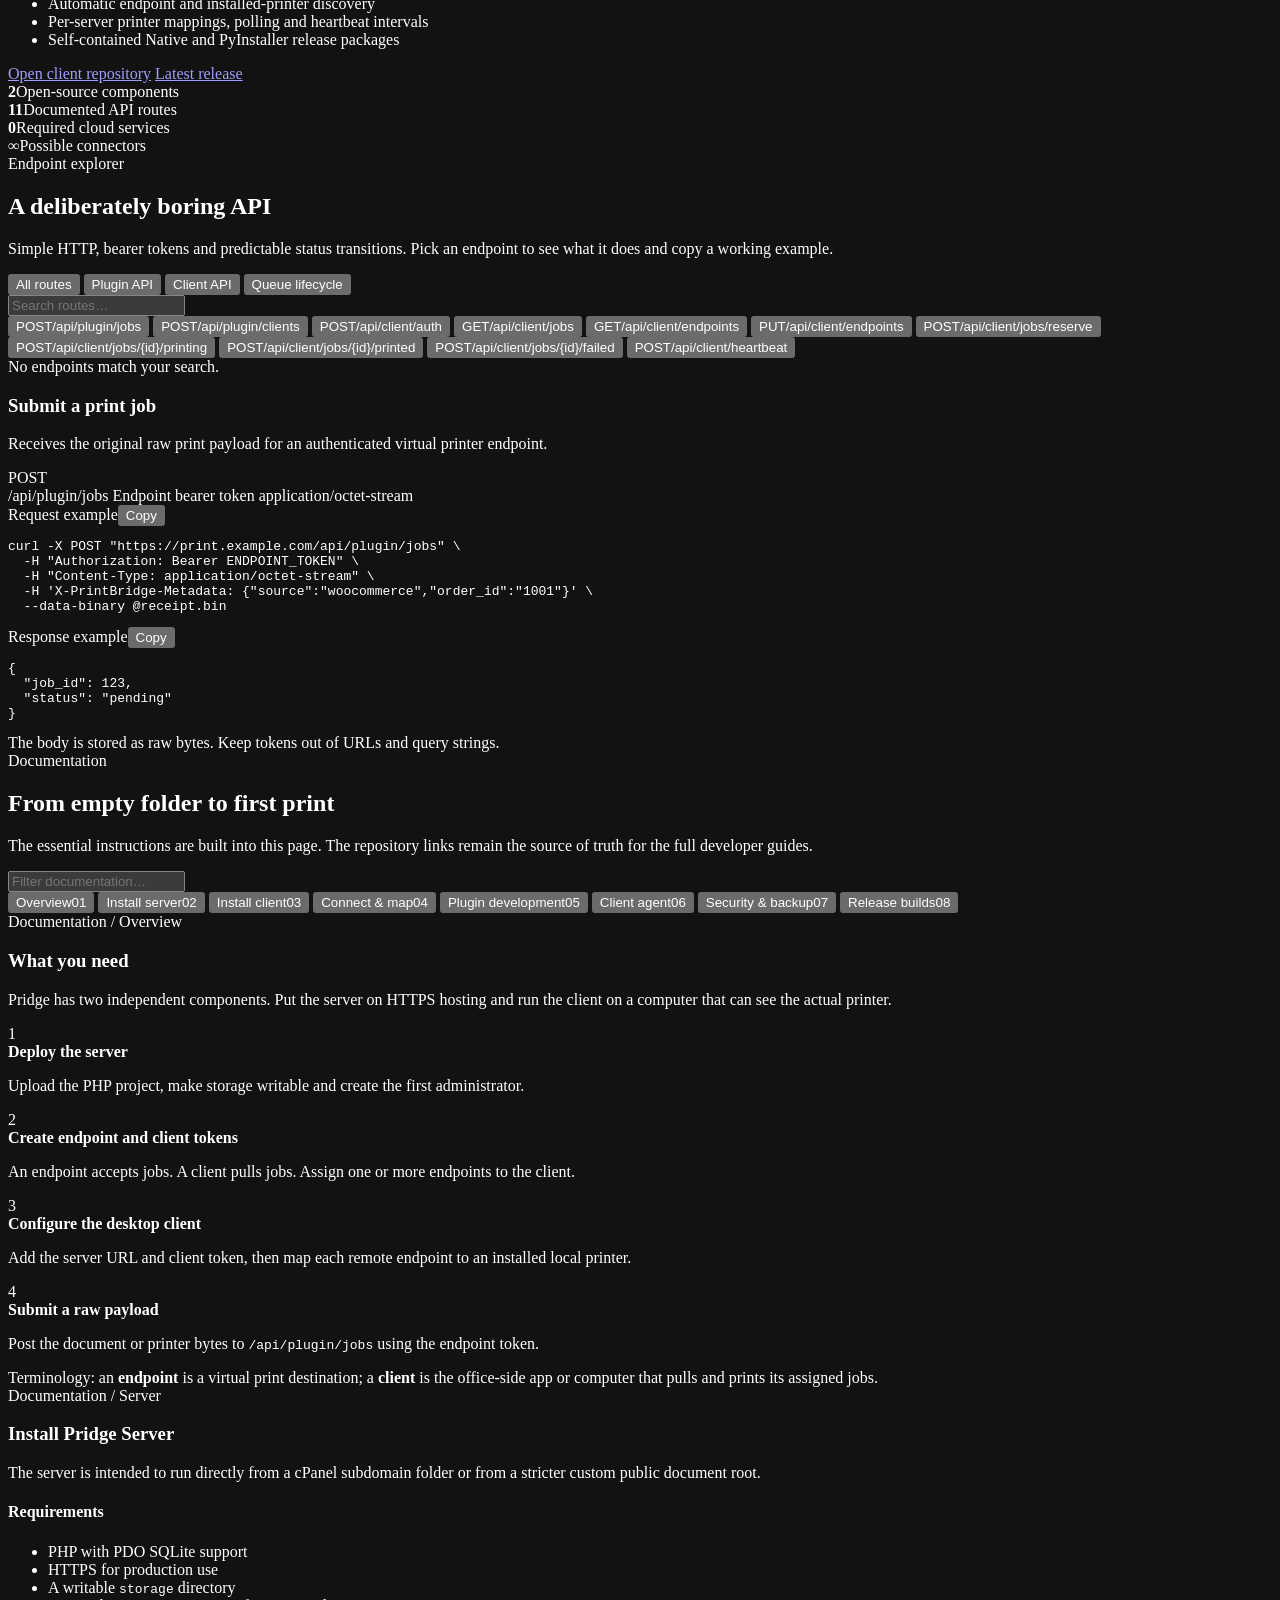
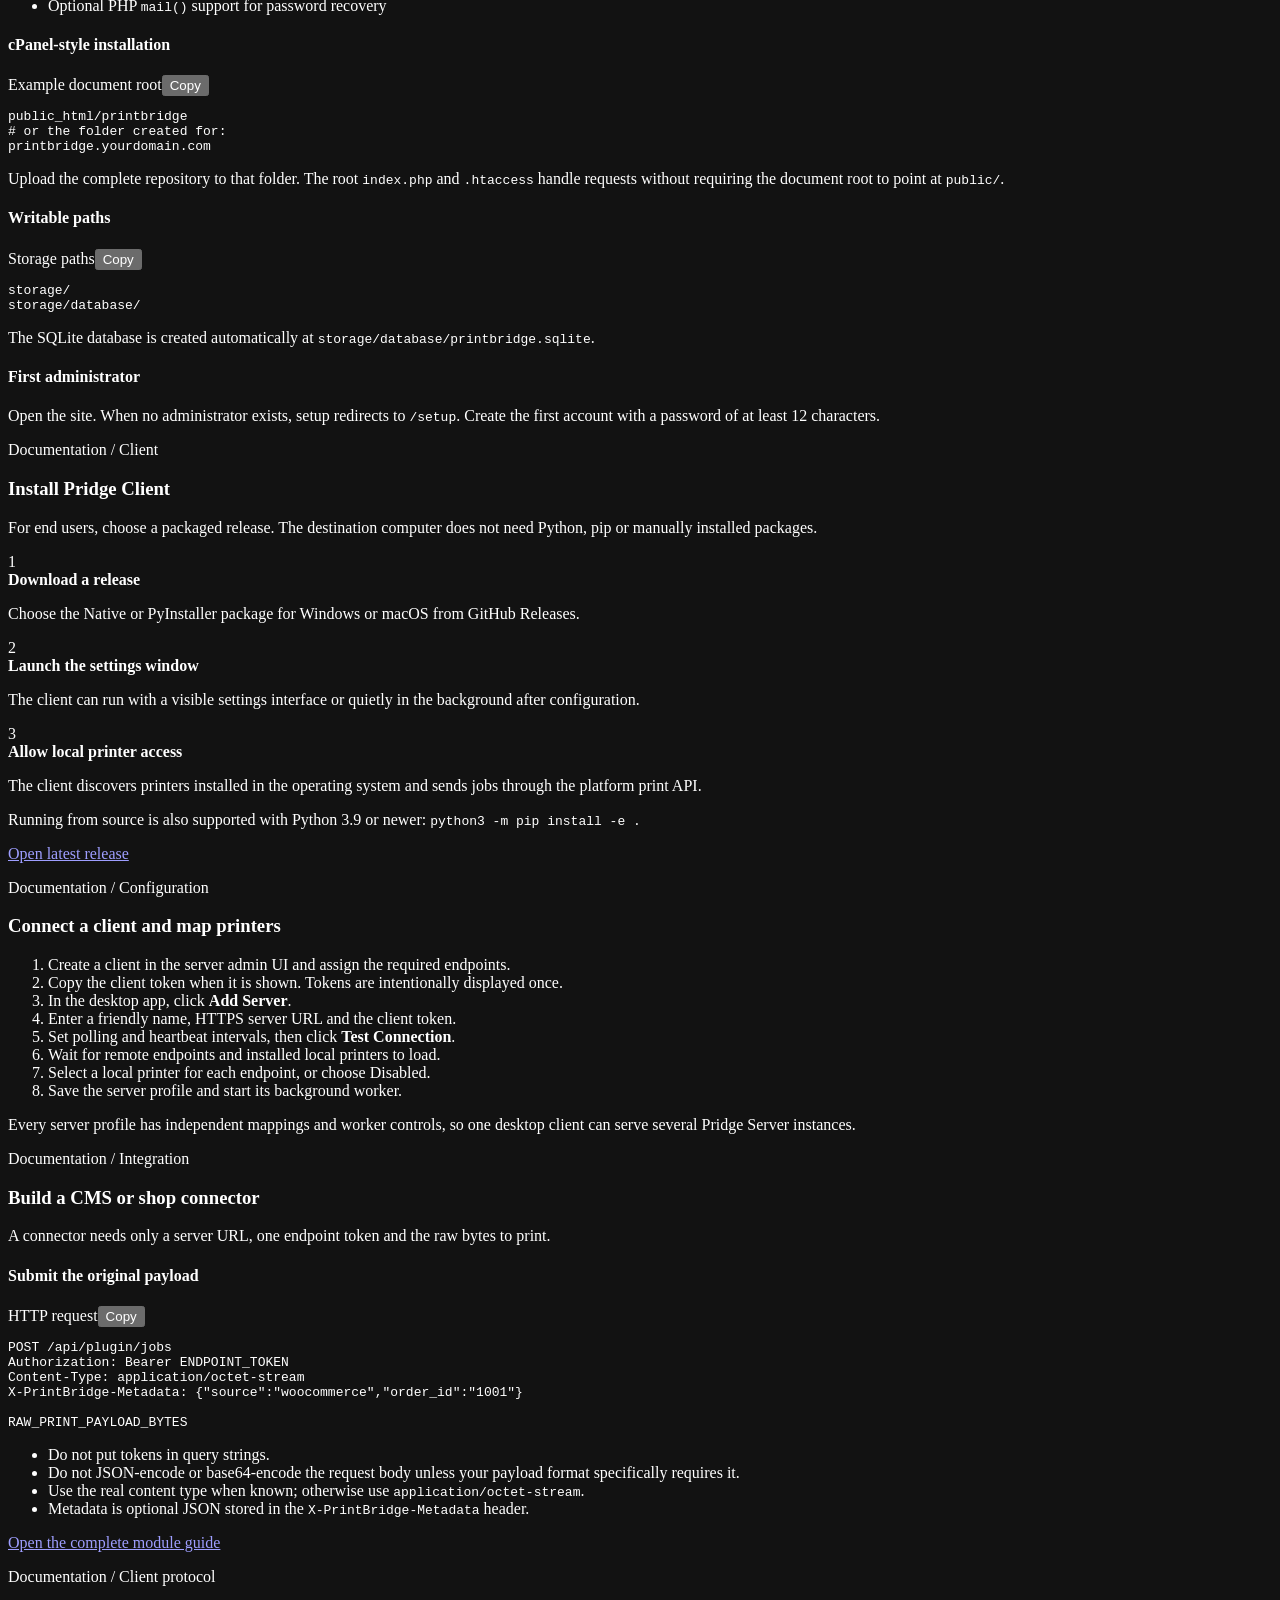
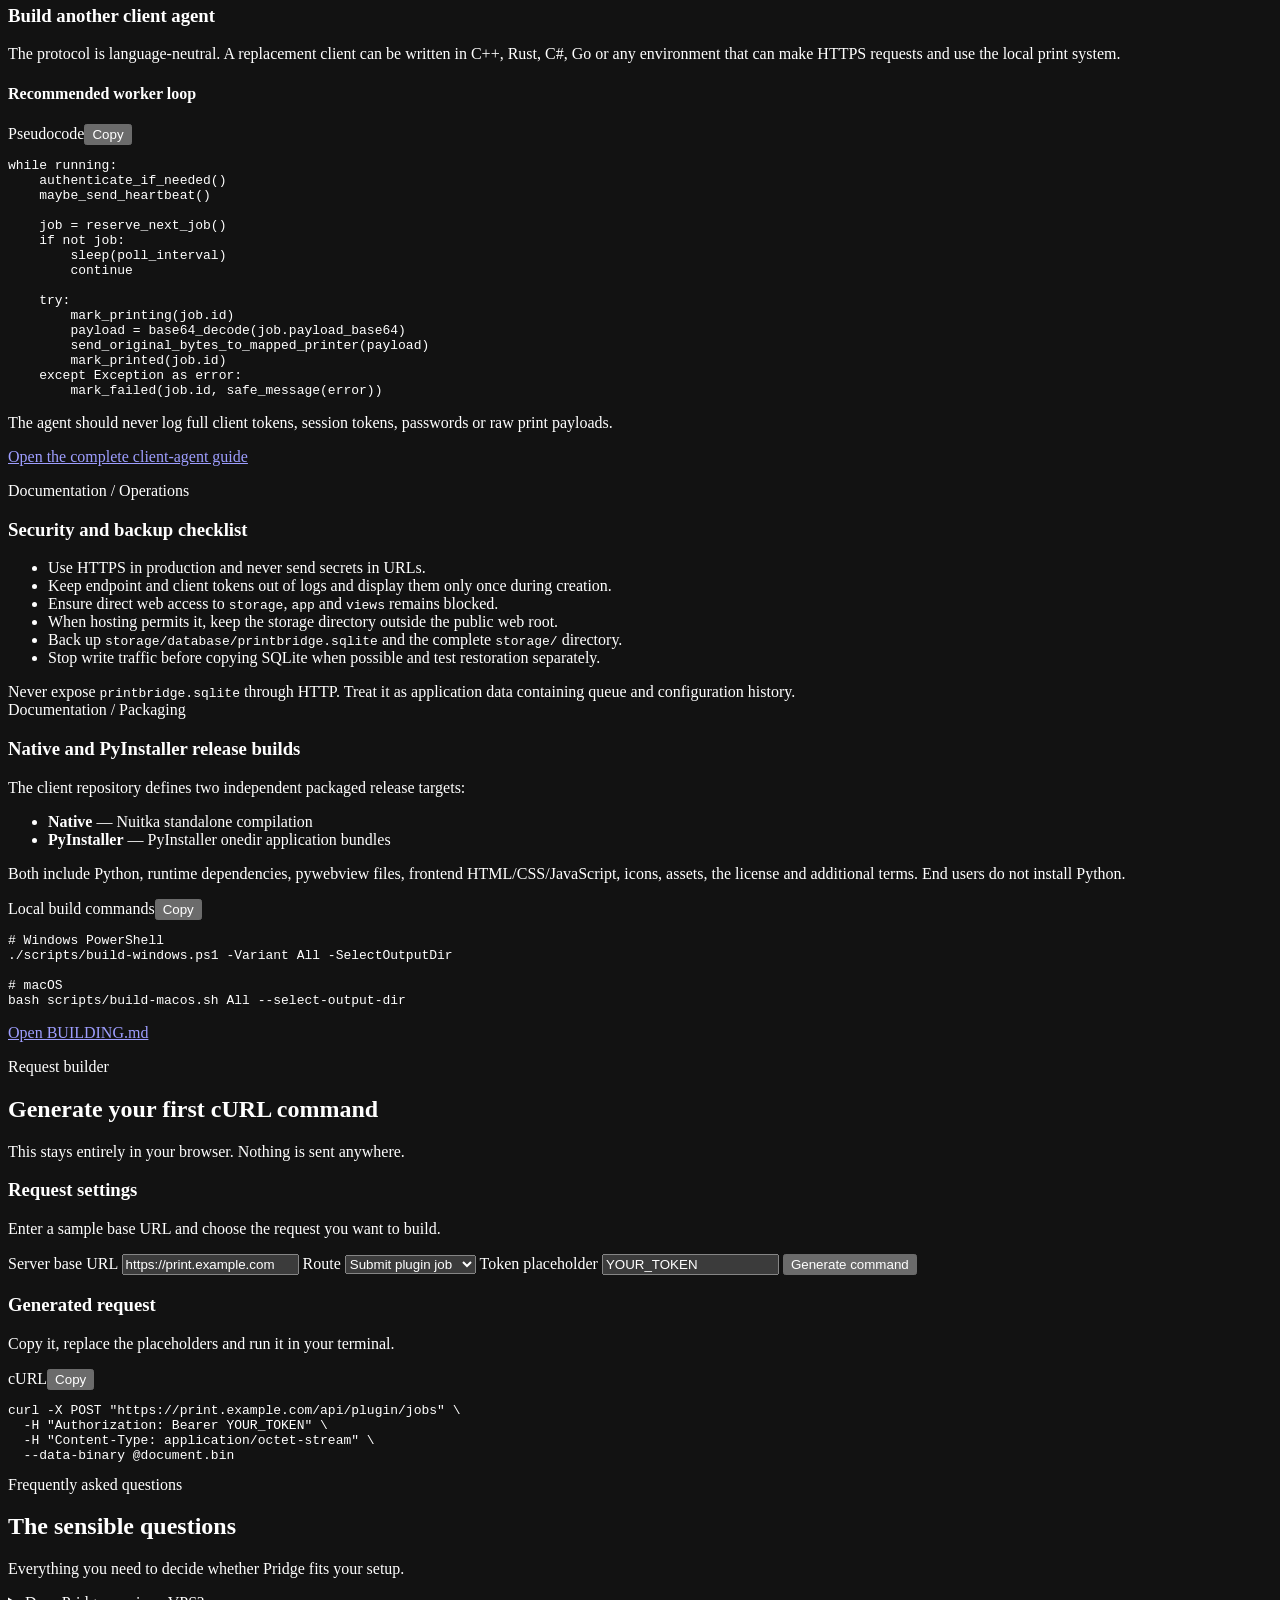
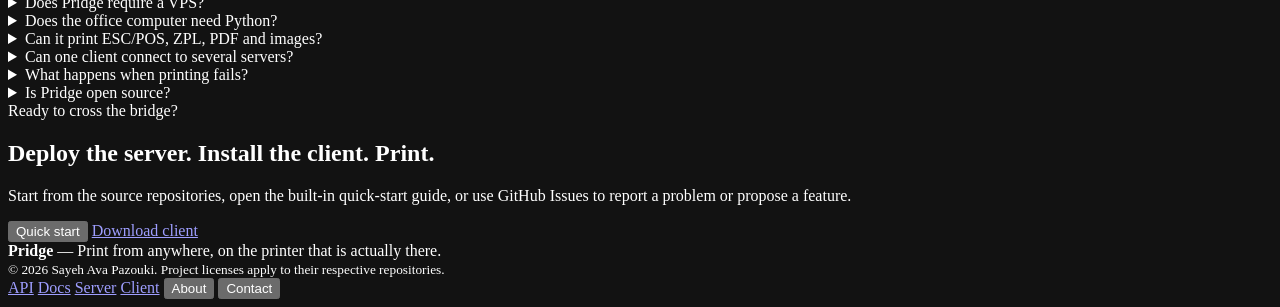
==== commit 98b51173: "feat: connect landing page to the Pridge index repository" ====
--- a/index.html
+++ b/index.html
@@ -4,8 +4,6 @@
   <meta charset="utf-8">
   <meta name="viewport" content="width=device-width,initial-scale=1,viewport-fit=cover">
   <meta name="theme-color" content="#05060c">
-  <link rel="manifest" href="site.webmanifest">
-  <link rel="icon" href="assets/images/pridge-logo.webp" type="image/webp">
   <meta name="color-scheme" content="dark">
   <meta name="robots" content="index,follow,max-image-preview:large,max-snippet:-1,max-video-preview:-1">
 
@@ -14,15 +12,13 @@
   <meta name="keywords" content="Pridge, PrintBridge, remote printing, print server, print client, PHP print server, SQLite print queue, raw printing, ESC/POS, open source printing">
   <meta name="author" content="Sayeh Ava Pazouki">
 
-  <link rel="canonical" href="https://sayehava.github.io/Pridge/">
-  <meta property="og:url" content="https://sayehava.github.io/Pridge/">
-  <meta property="og:image" content="https://sayehava.github.io/Pridge/assets/images/hero-network.webp">
-  <meta name="twitter:image" content="https://sayehava.github.io/Pridge/assets/images/hero-network.webp">
+  <!-- Set the final production URL before publishing:
+  <link rel="canonical" href="https://your-domain.example/">
+  -->
   <meta property="og:type" content="website">
   <meta property="og:title" content="Pridge — Web to printer, without the drama">
   <meta property="og:description" content="A lightweight open-source bridge between web applications, shared hosting and local printers.">
   <meta property="og:site_name" content="Pridge">
-  <meta property="og:image:alt" content="Pridge open-source remote printing bridge">
   <meta property="og:locale" content="en_US">
   <meta name="twitter:card" content="summary_large_image">
   <meta name="twitter:title" content="Pridge — Open-source remote printing bridge">
@@ -112,7 +108,6 @@
       <nav class="nav" id="nav" aria-label="Primary navigation">
         <a href="#how">How it works</a>
         <a href="#repositories">Repositories</a>
-          <a href="#integrations">Integrations</a>
         <a href="#api">Endpoints</a>
         <a href="#docs">Docs</a>
         <button type="button" data-modal="aboutModal">About</button>
@@ -239,8 +234,8 @@
       <div class="container">
         <div class="section-heading reveal">
           <div>
-            <div class="kicker">Core repositories, one ecosystem</div>
-            <h2>Explore the core of the bridge</h2>
+            <div class="kicker">Two repositories, one system</div>
+            <h2>Choose your side of the bridge</h2>
           </div>
           <p class="section-lead">
             Host the queue almost anywhere, then install the client on the computer that can see your local printers.
@@ -292,53 +287,6 @@
           <div class="stat"><strong>11</strong><span>Documented API routes</span></div>
           <div class="stat"><strong>0</strong><span>Required cloud services</span></div>
           <div class="stat"><strong>∞</strong><span>Possible connectors</span></div>
-        </div>
-      </div>
-    </section>
-
-    
-    <section class="section" id="integrations">
-      <div class="container">
-        <div class="section-heading reveal">
-          <div>
-            <div class="kicker">Official integrations</div>
-            <h2>Pridge meets the software you already use</h2>
-          </div>
-          <p class="section-lead">The ecosystem starts with Dolibarr and TakePOS, with room prepared for shops, ERPs, POS systems and custom applications.</p>
-        </div>
-
-        <div class="repo-grid">
-          <article class="repo-card glass reveal">
-            <div class="repo-top">
-              <div class="repo-icon" aria-hidden="true">🧾</div>
-              <span class="repo-chip">FIRST INTEGRATION</span>
-            </div>
-            <h3><span class="word-pri">Pridge</span> <span class="word-dge">Dolibarr Endpoint</span></h3>
-            <p>Connect Dolibarr Receipt Printers and TakePOS to Pridge without patching Dolibarr core. Raw ESC/POS output is captured through a <code>pridge://</code> stream wrapper and forwarded to Pridge Server over HTTPS.</p>
-            <ul class="feature-list">
-              <li>Works with Dolibarr Receipt Printers and TakePOS</li>
-              <li>Keeps the built-in module enabled</li>
-              <li>Supports endpoint tokens and server profiles</li>
-              <li>Includes test receiver and print diagnostics</li>
-            </ul>
-            <div class="repo-actions">
-              <a class="button button-primary" href="https://github.com/sayehava/Pridge-Dolibarr-Endpoint" target="_blank" rel="noopener">Open integration repository</a>
-            </div>
-            <span class="arch-glow"></span>
-          </article>
-
-          <article class="repo-card glass reveal">
-            <div class="repo-top">
-              <div class="repo-icon" aria-hidden="true">＋</div>
-              <span class="repo-chip">EXPANDING</span>
-            </div>
-            <h3>More bridges are coming</h3>
-            <p>The repository structure is ready for WooCommerce, ERP, POS, SDK, driver and community integrations as the Pridge ecosystem grows.</p>
-            <div class="repo-actions">
-              <a class="button button-secondary" href="https://github.com/sayehava/Pridge#-ecosystem-roadmap" target="_blank" rel="noopener">Explore the roadmap</a>
-            </div>
-            <span class="arch-glow"></span>
-          </article>
         </div>
       </div>
     </section>
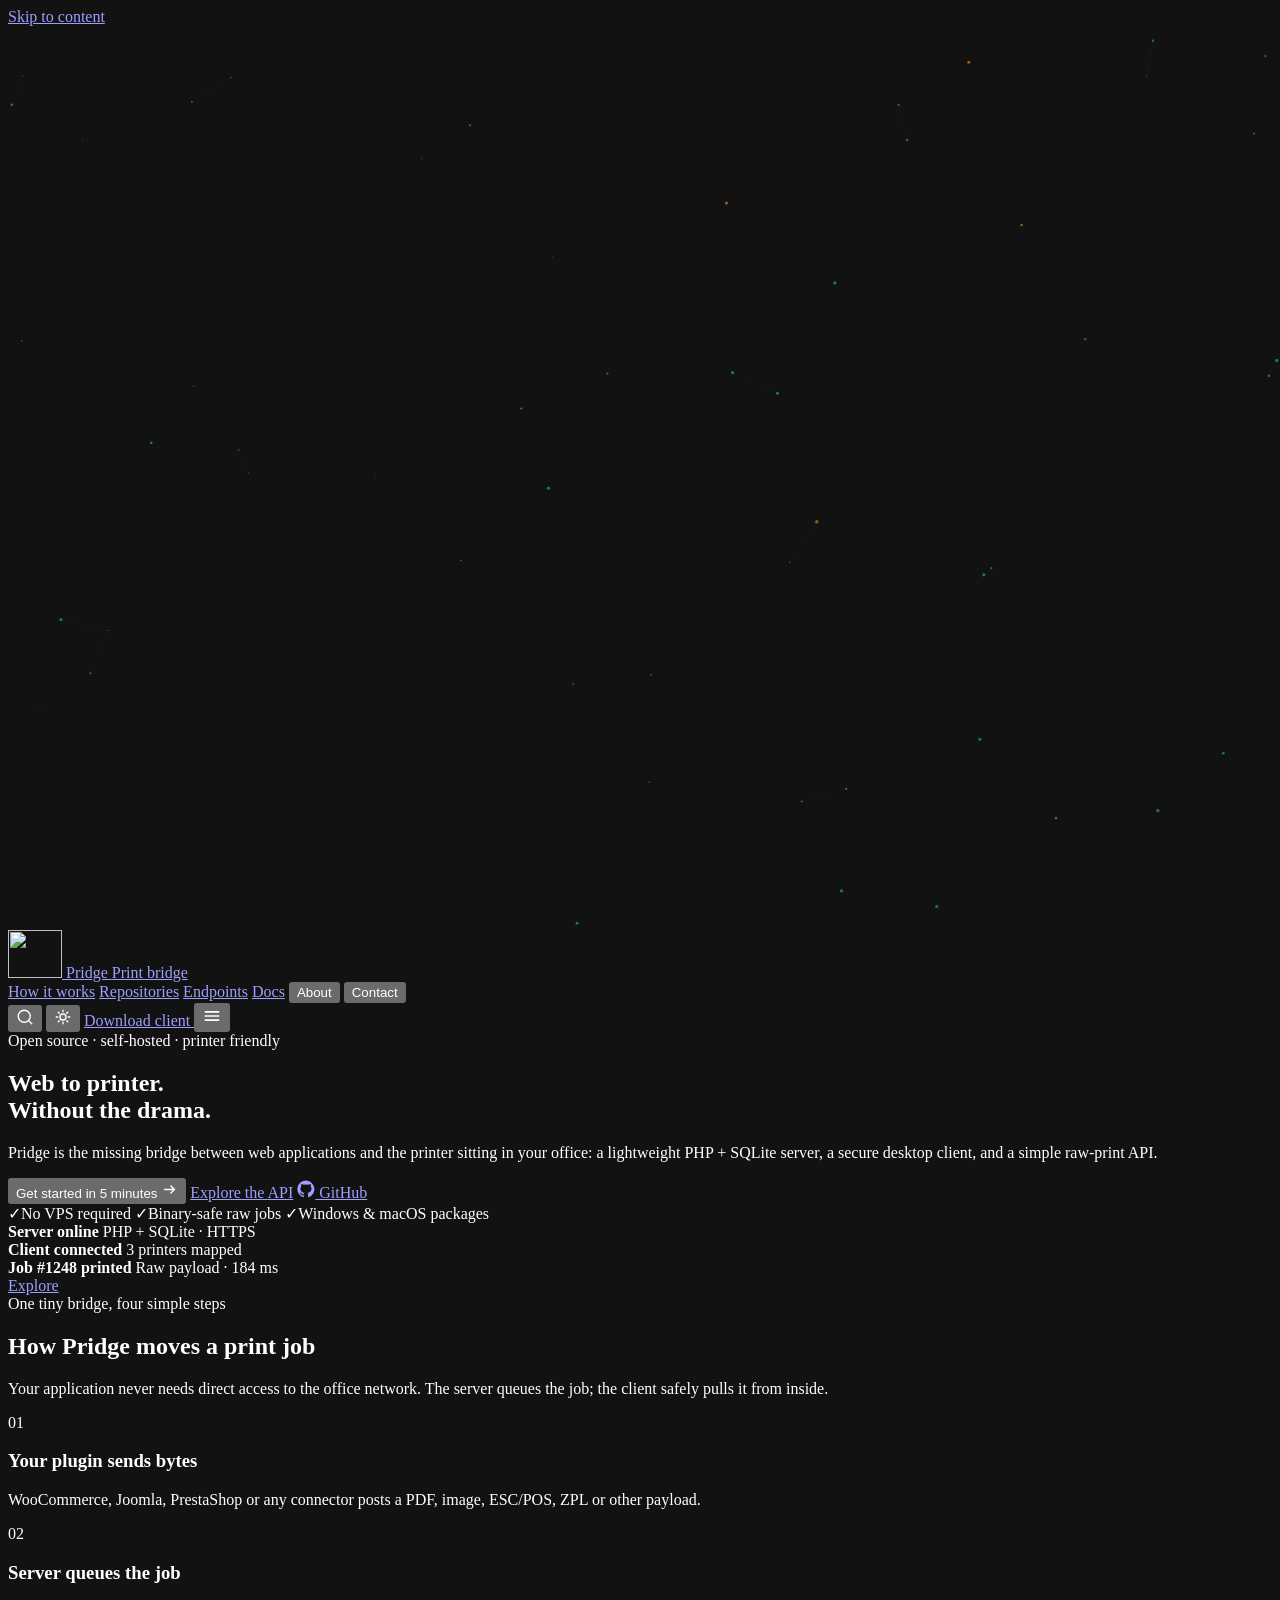
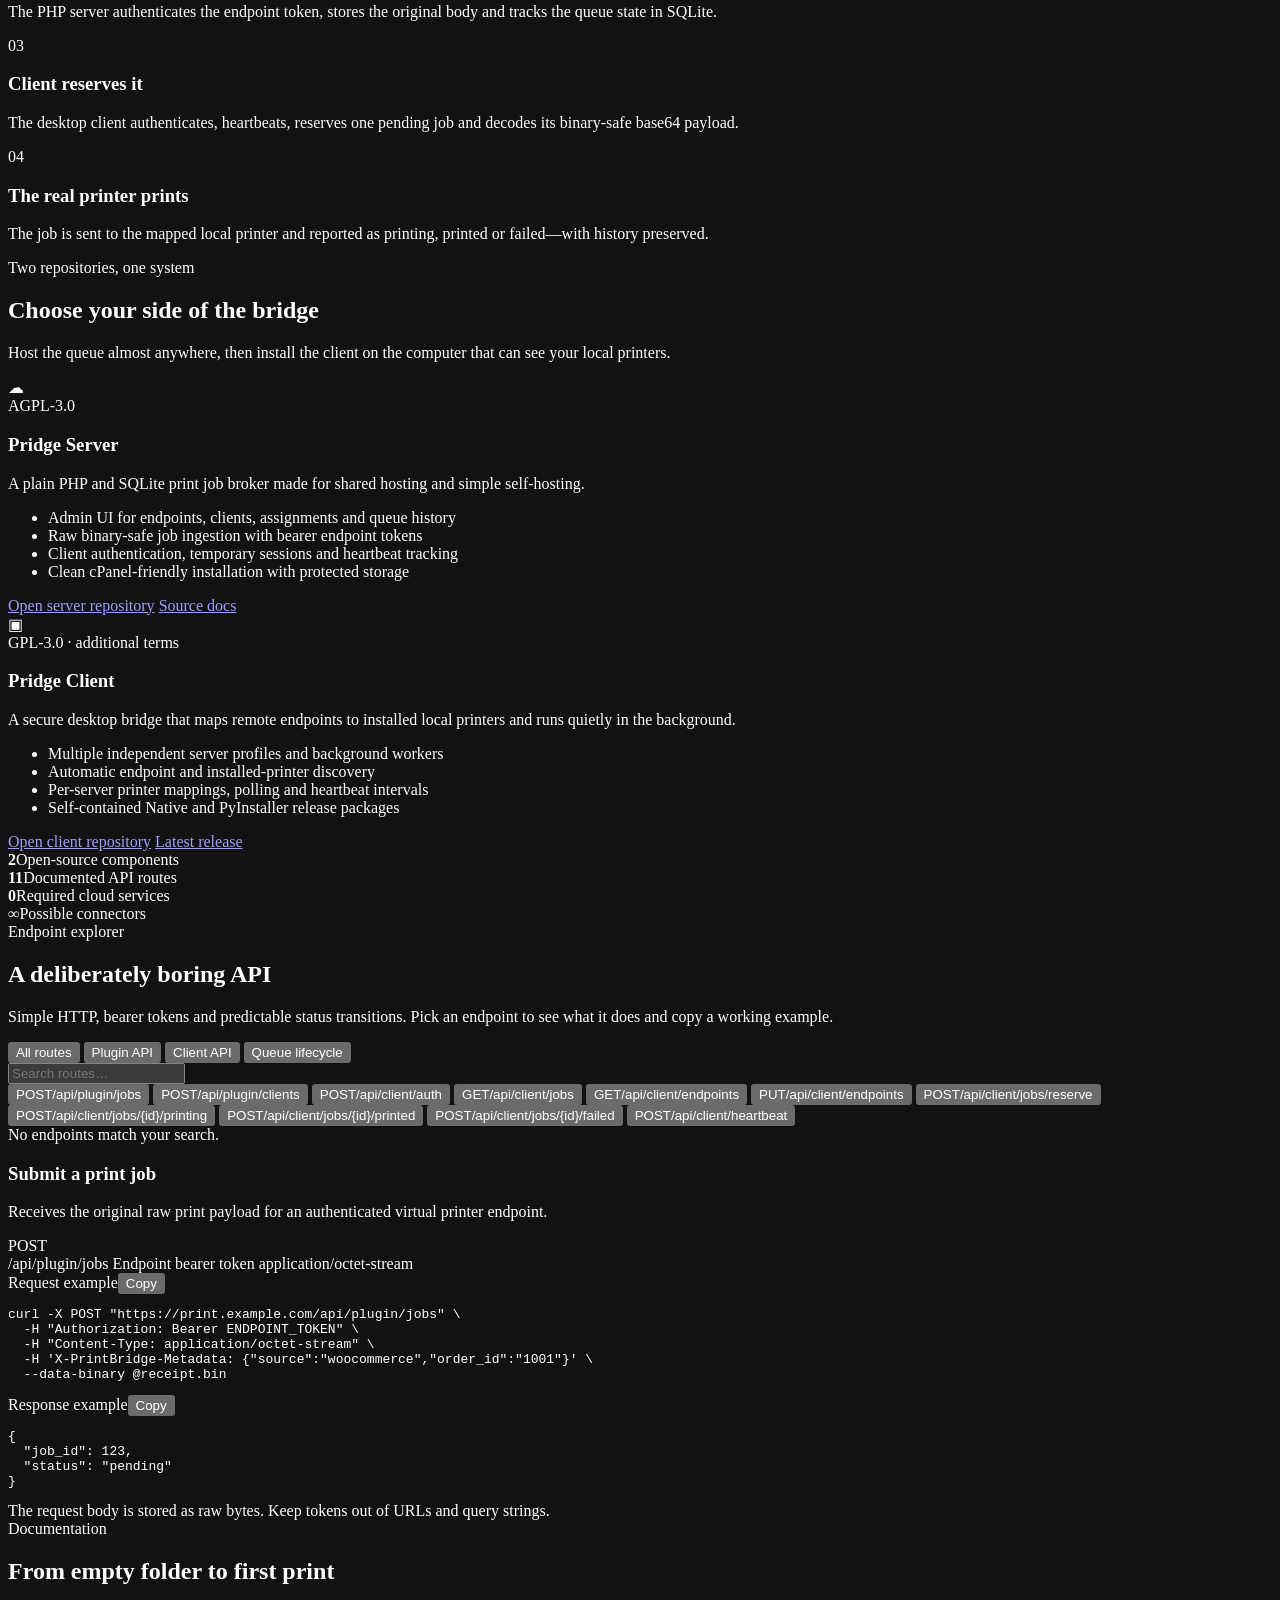
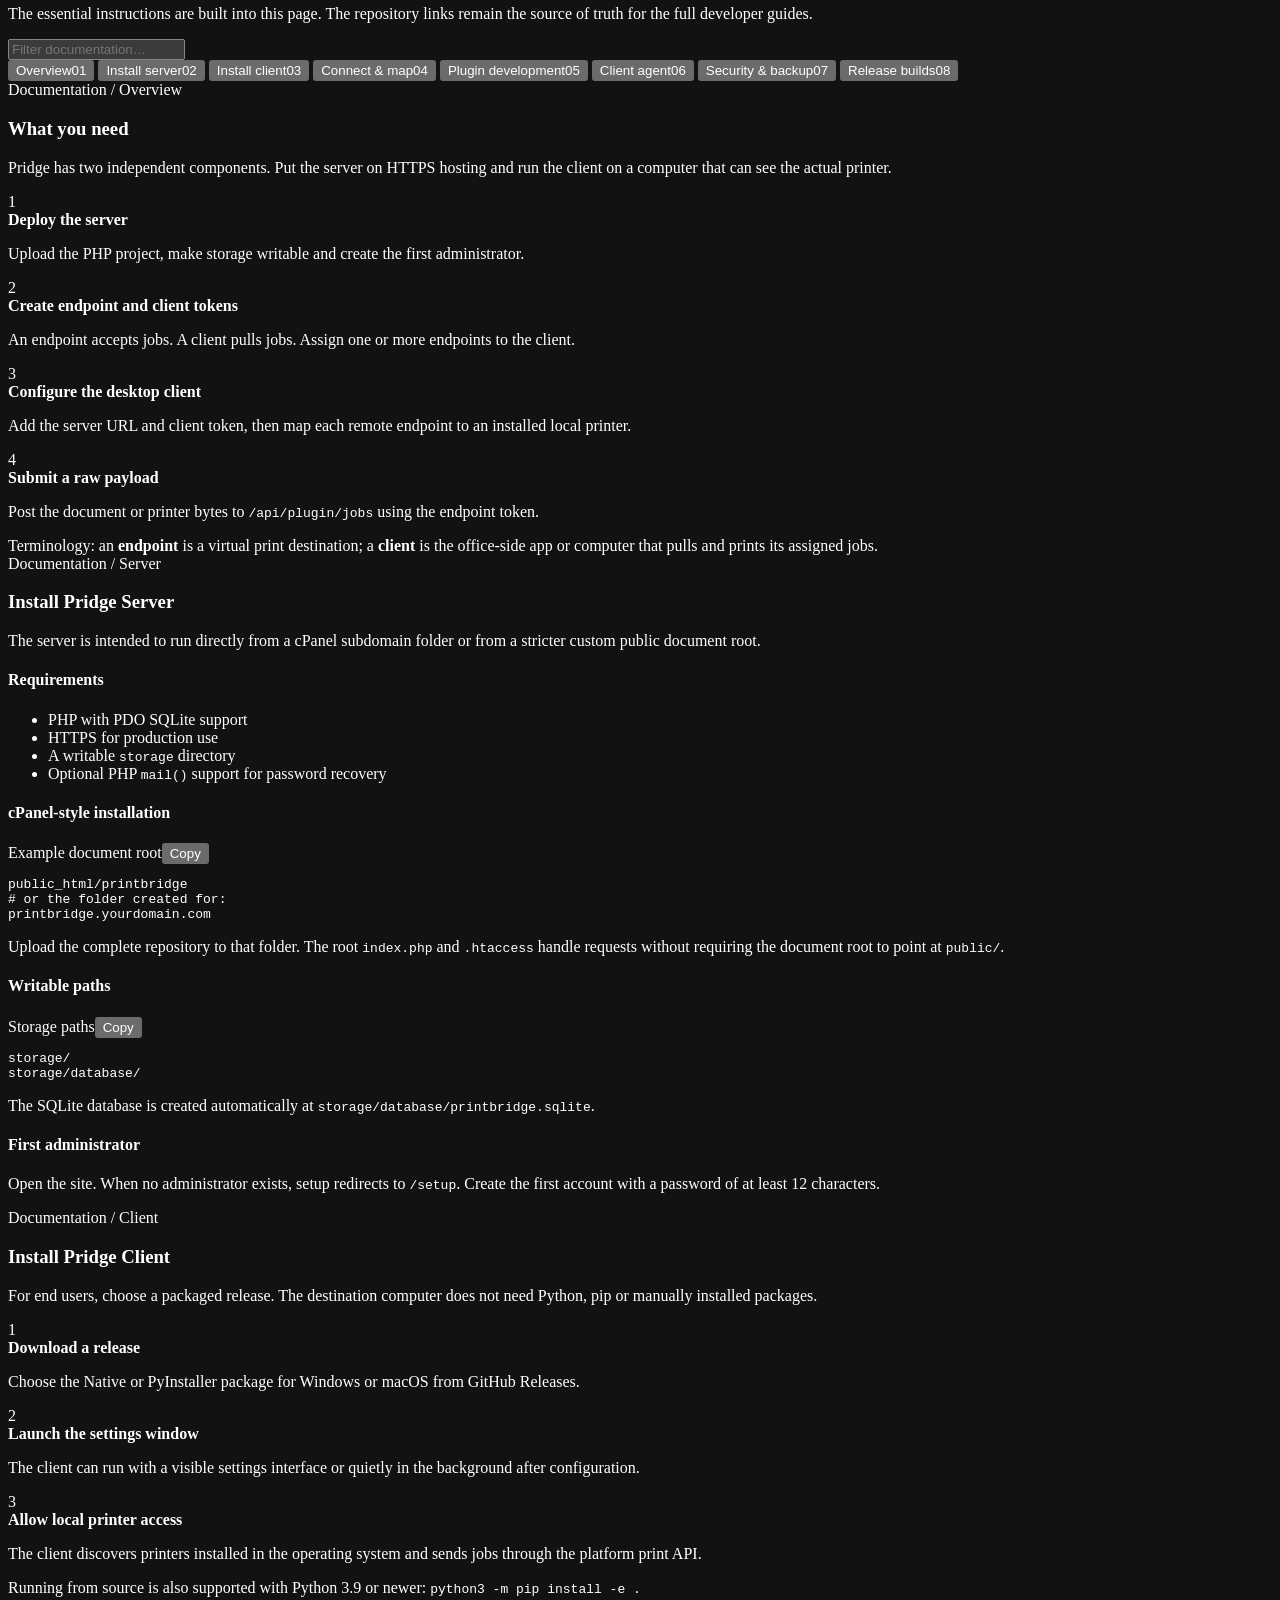
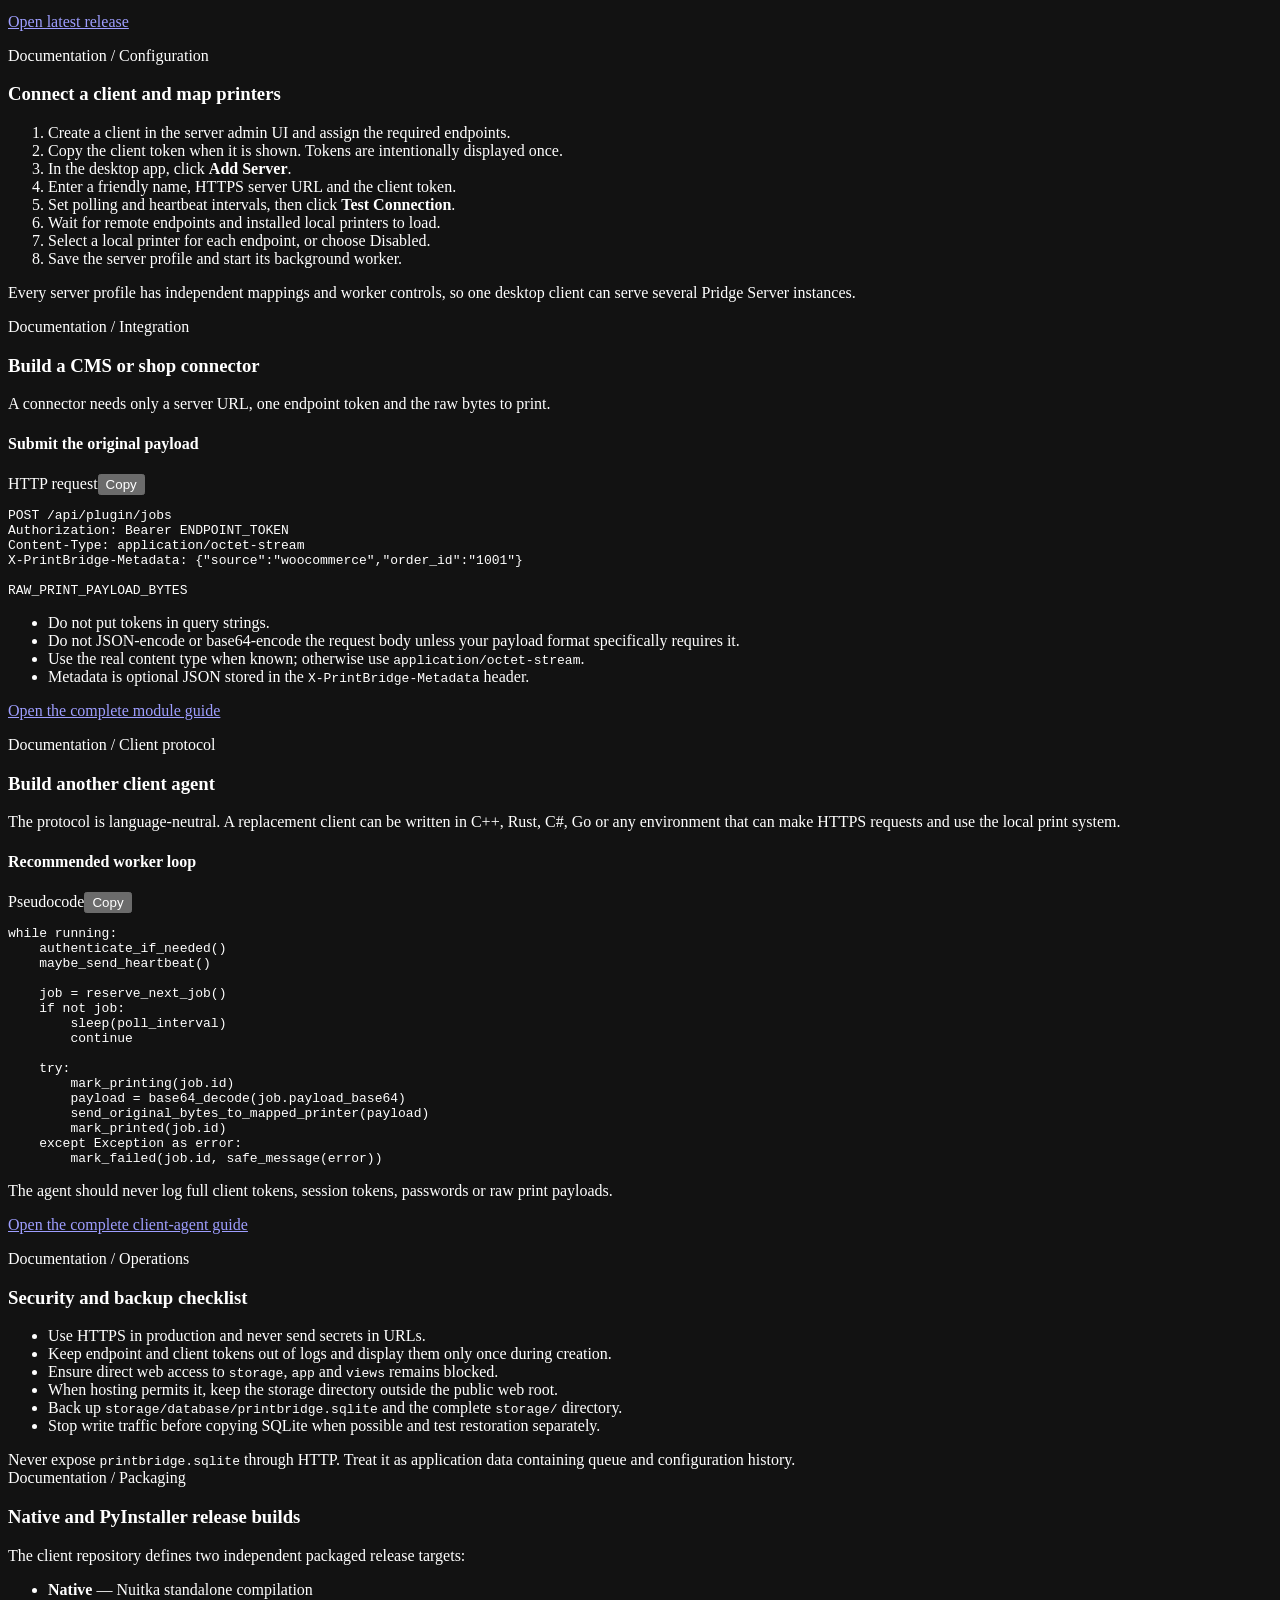
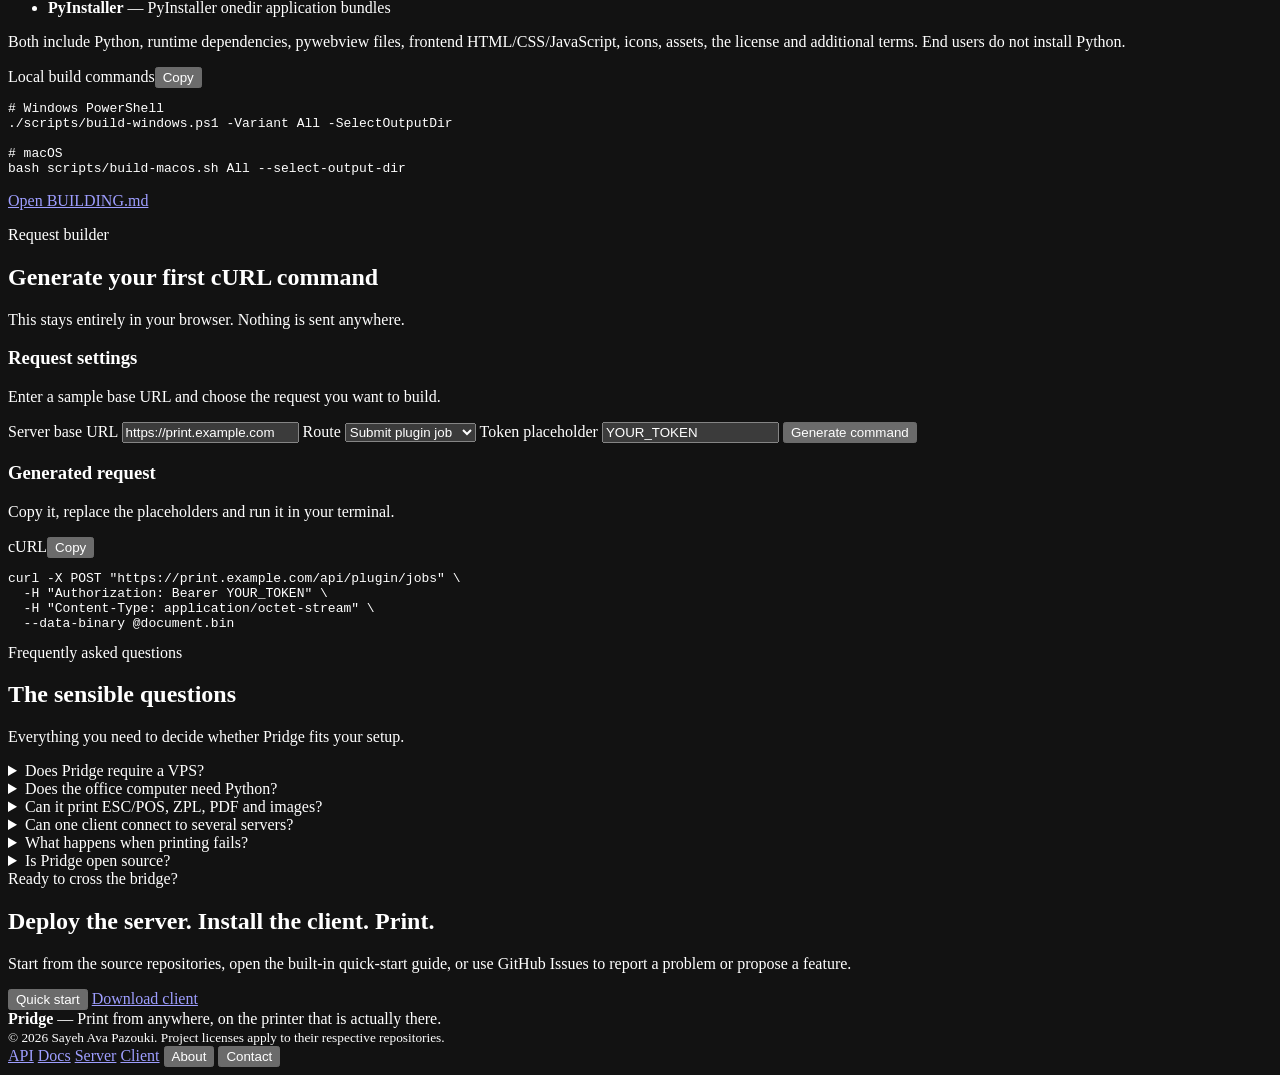
==== commit 822ba28f: "refactor: move landing page behavior to external JavaScript" ====
--- a/index.html
+++ b/index.html
@@ -759,7 +759,7 @@
         <div class="stat"><strong>Desktop</strong><span>Local print bridge</span></div>
       </div>
       <div style="display:flex;gap:9px;flex-wrap:wrap;margin-top:20px">
-        <a class="button button-small" href="https://github.com/sayehava/Pridge" target="_blank" rel="noopener">Pridge on GitHub</a>
+        <a class="button button-small" href="https://github.com/sayehava" target="_blank" rel="noopener">Creator on GitHub</a>
         <a class="button button-small button-secondary" href="https://buymeacoffee.com/sayehava" target="_blank" rel="noopener">Support development</a>
       </div>
     </div>
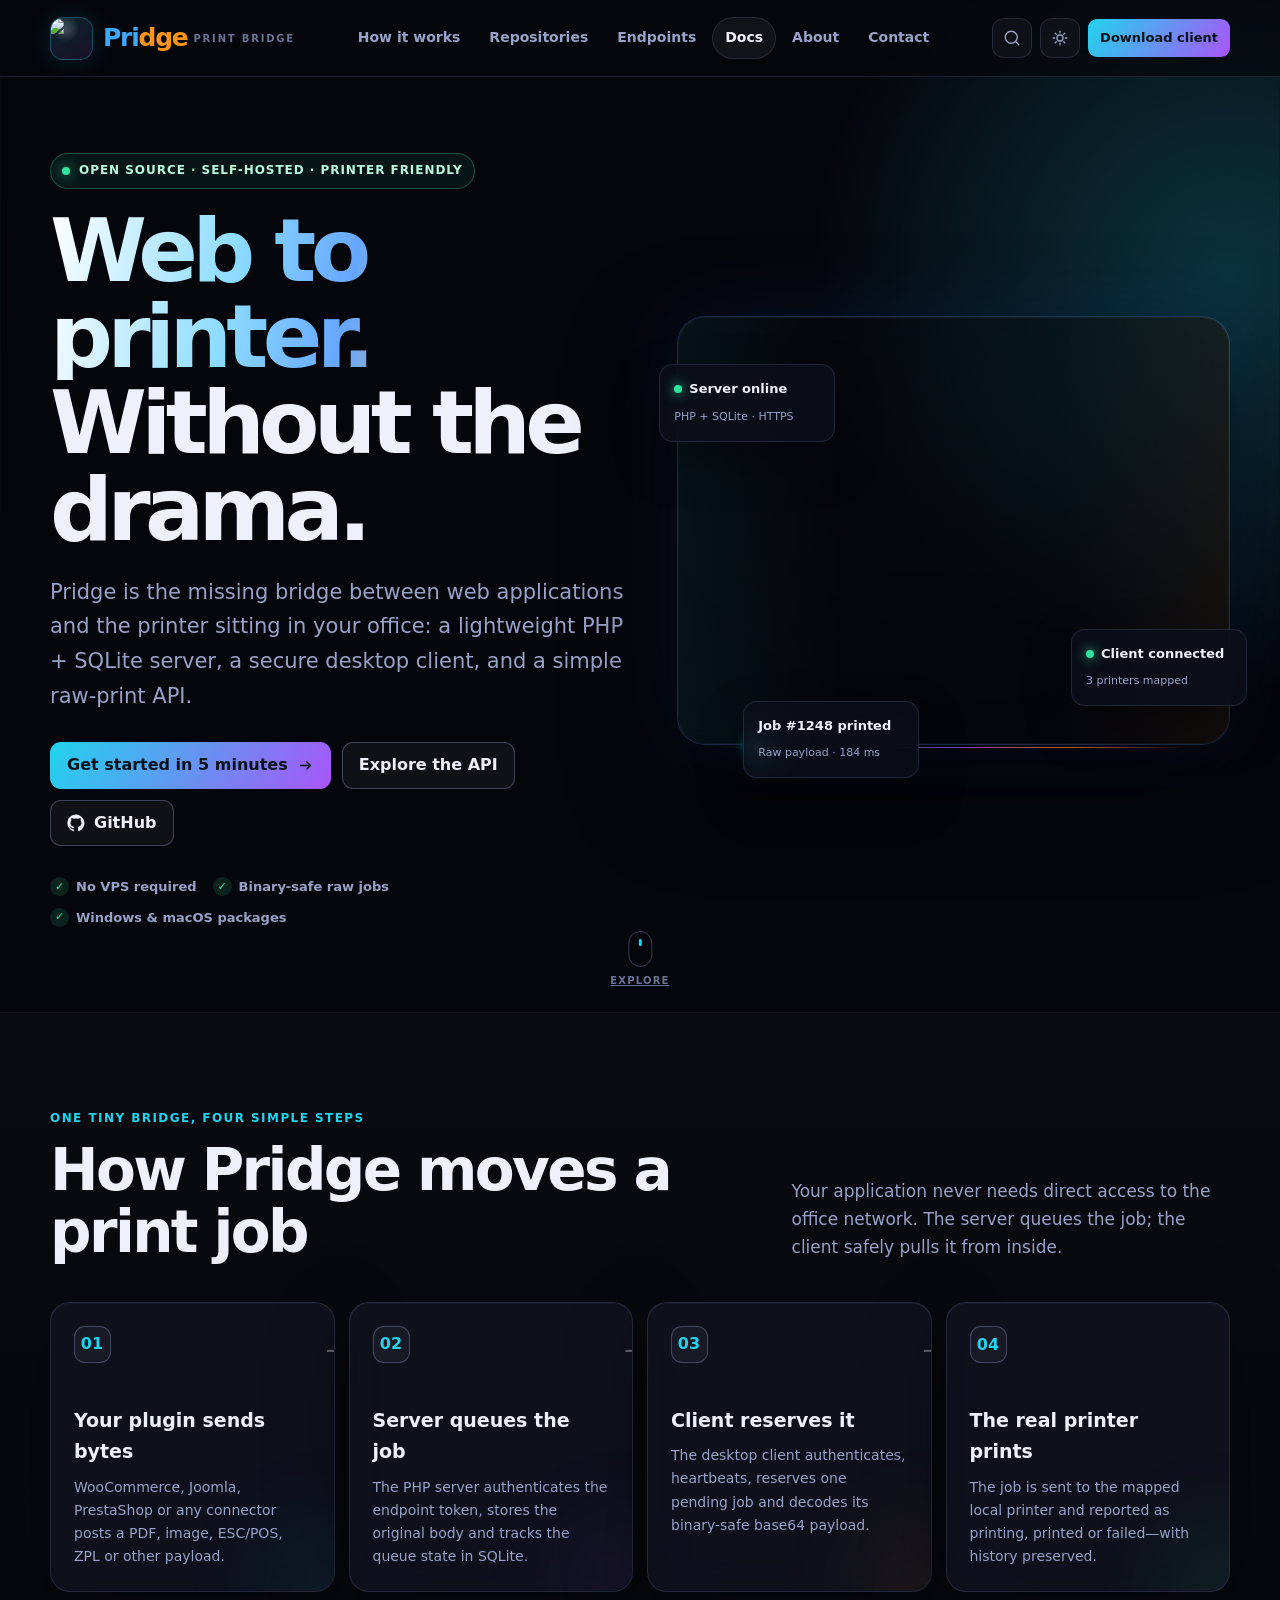
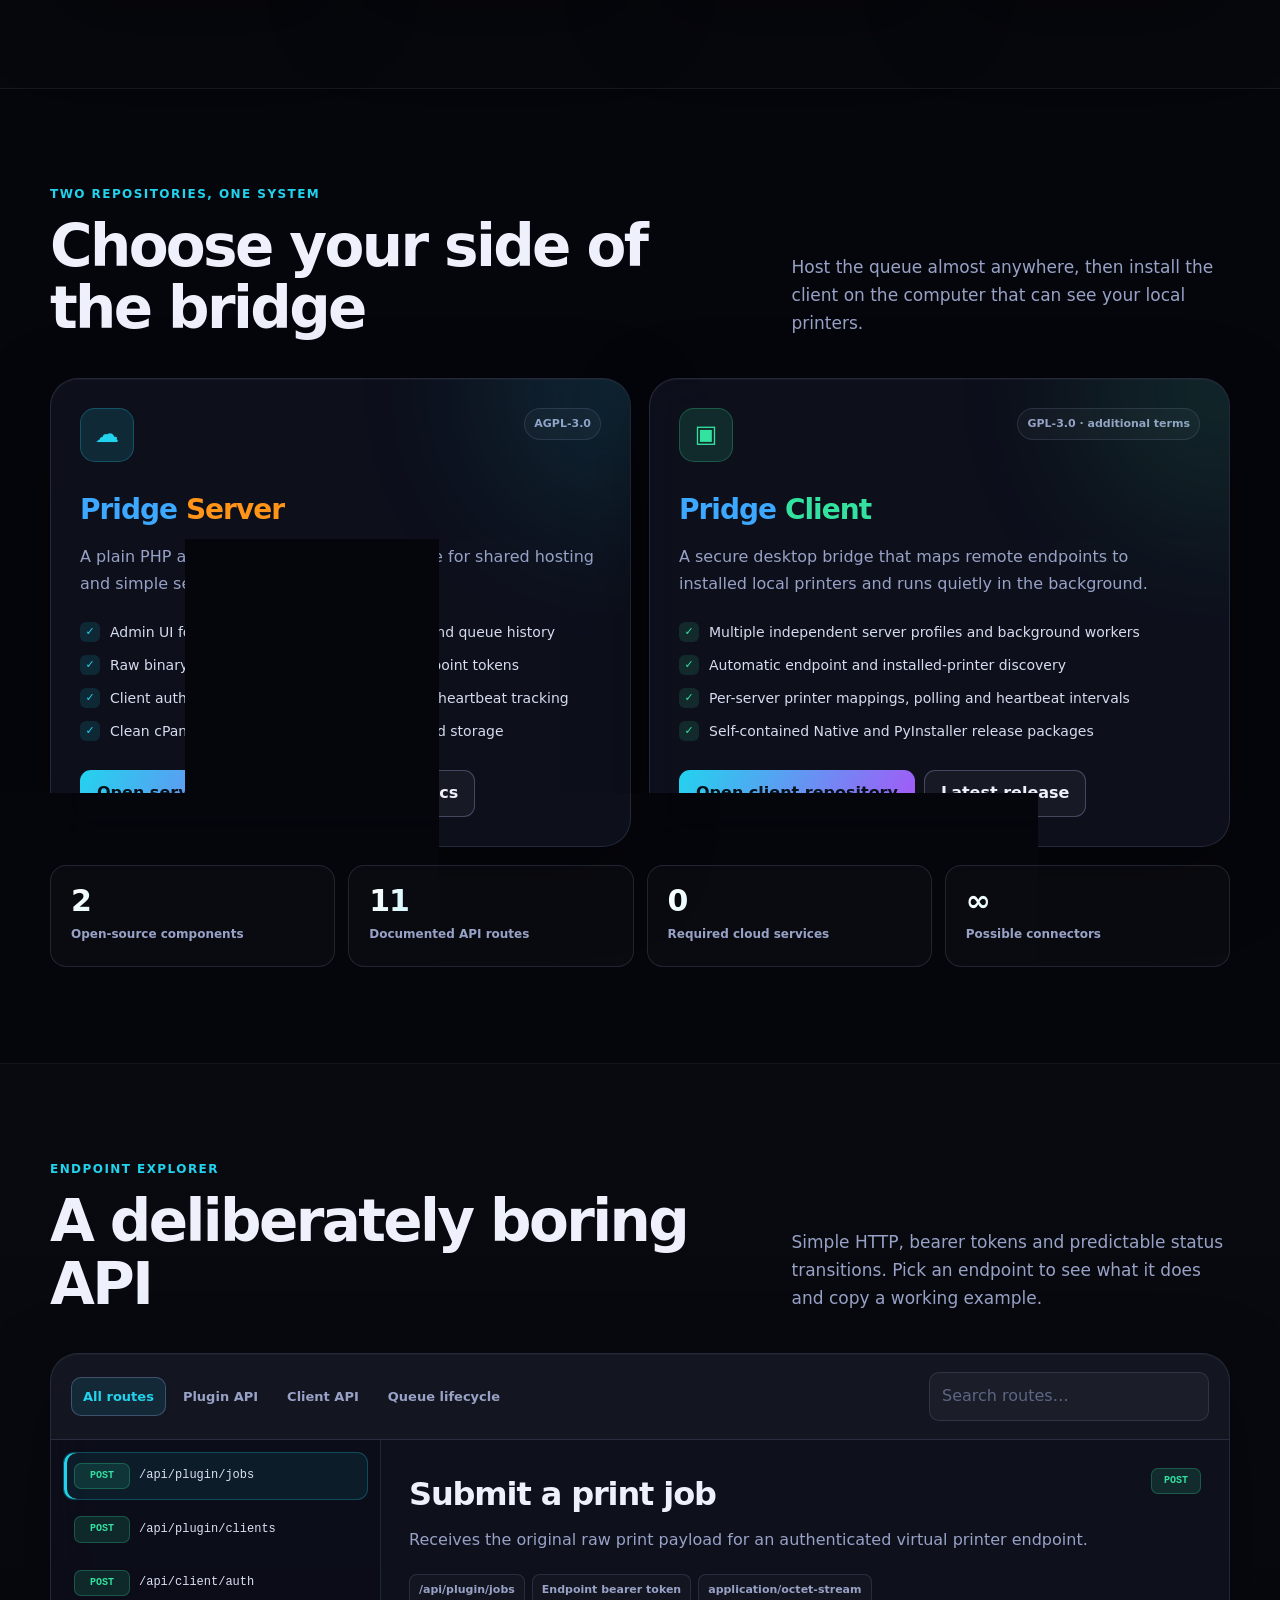
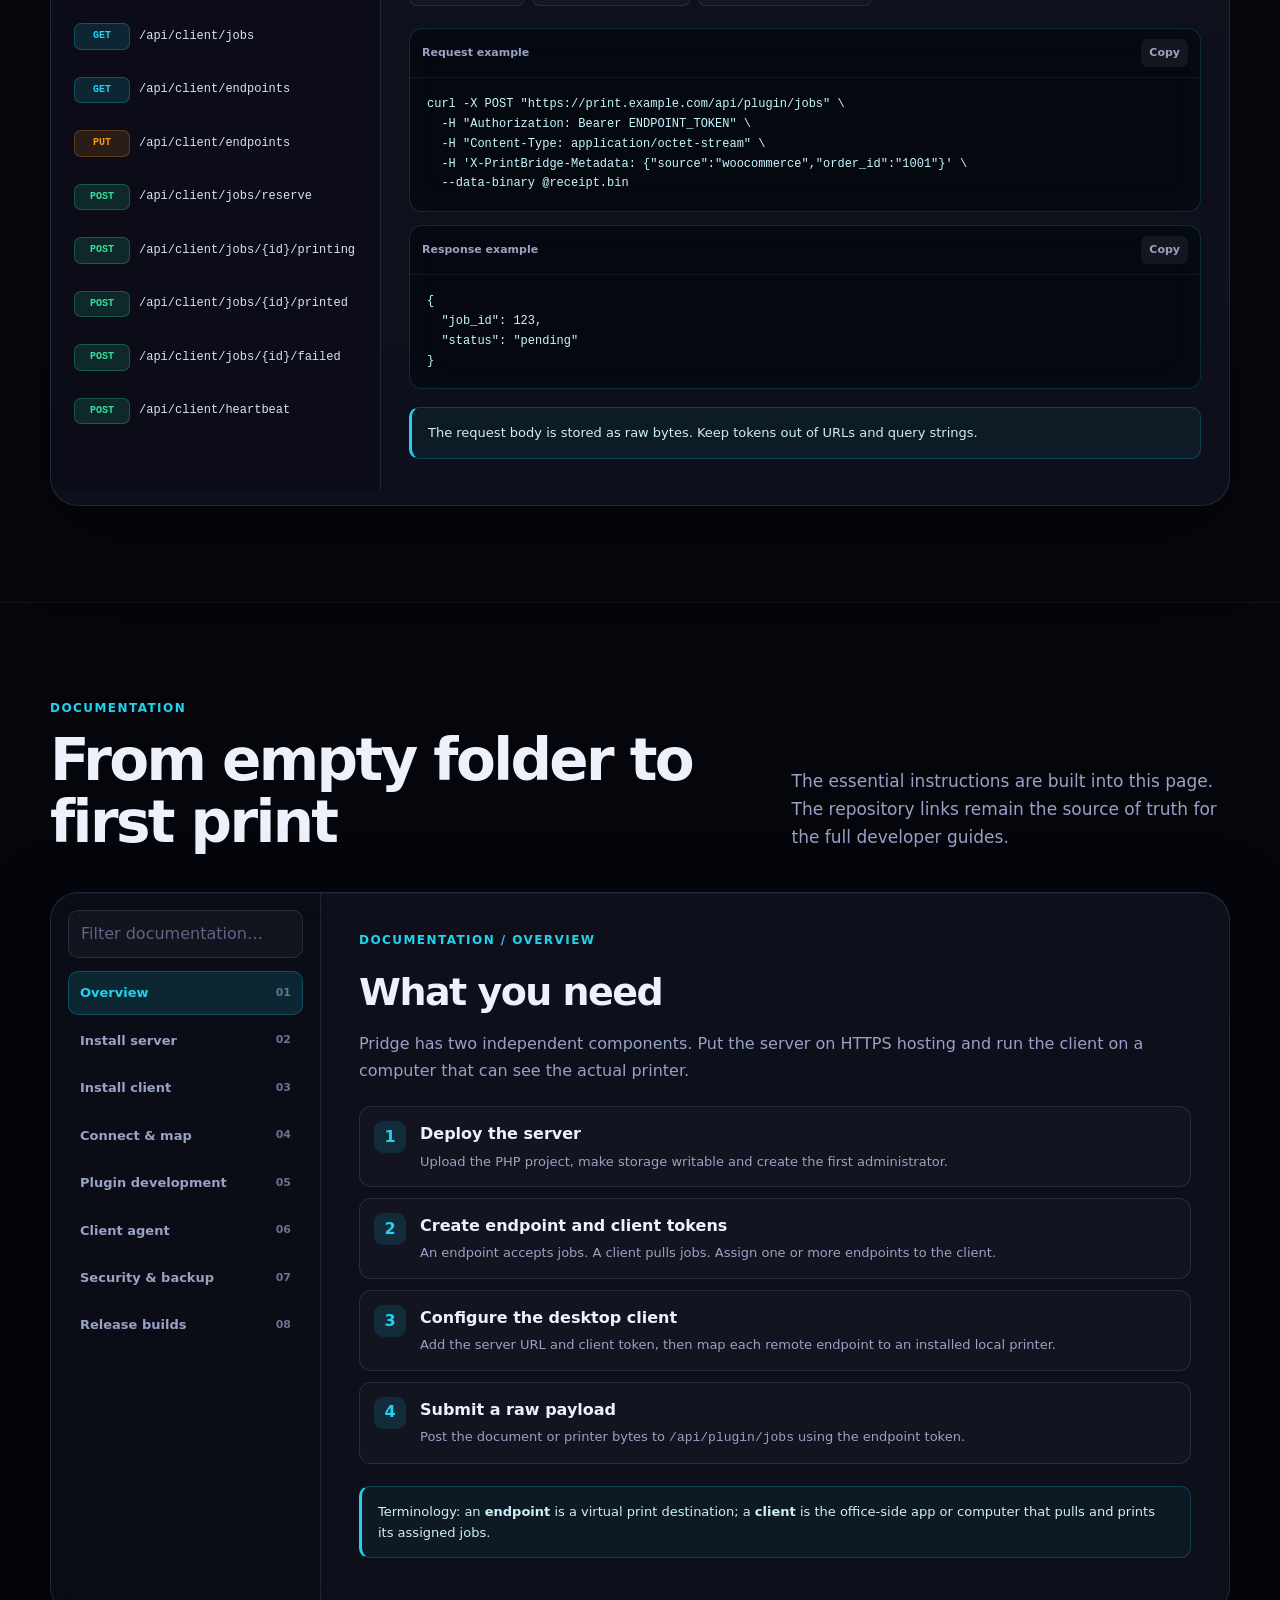
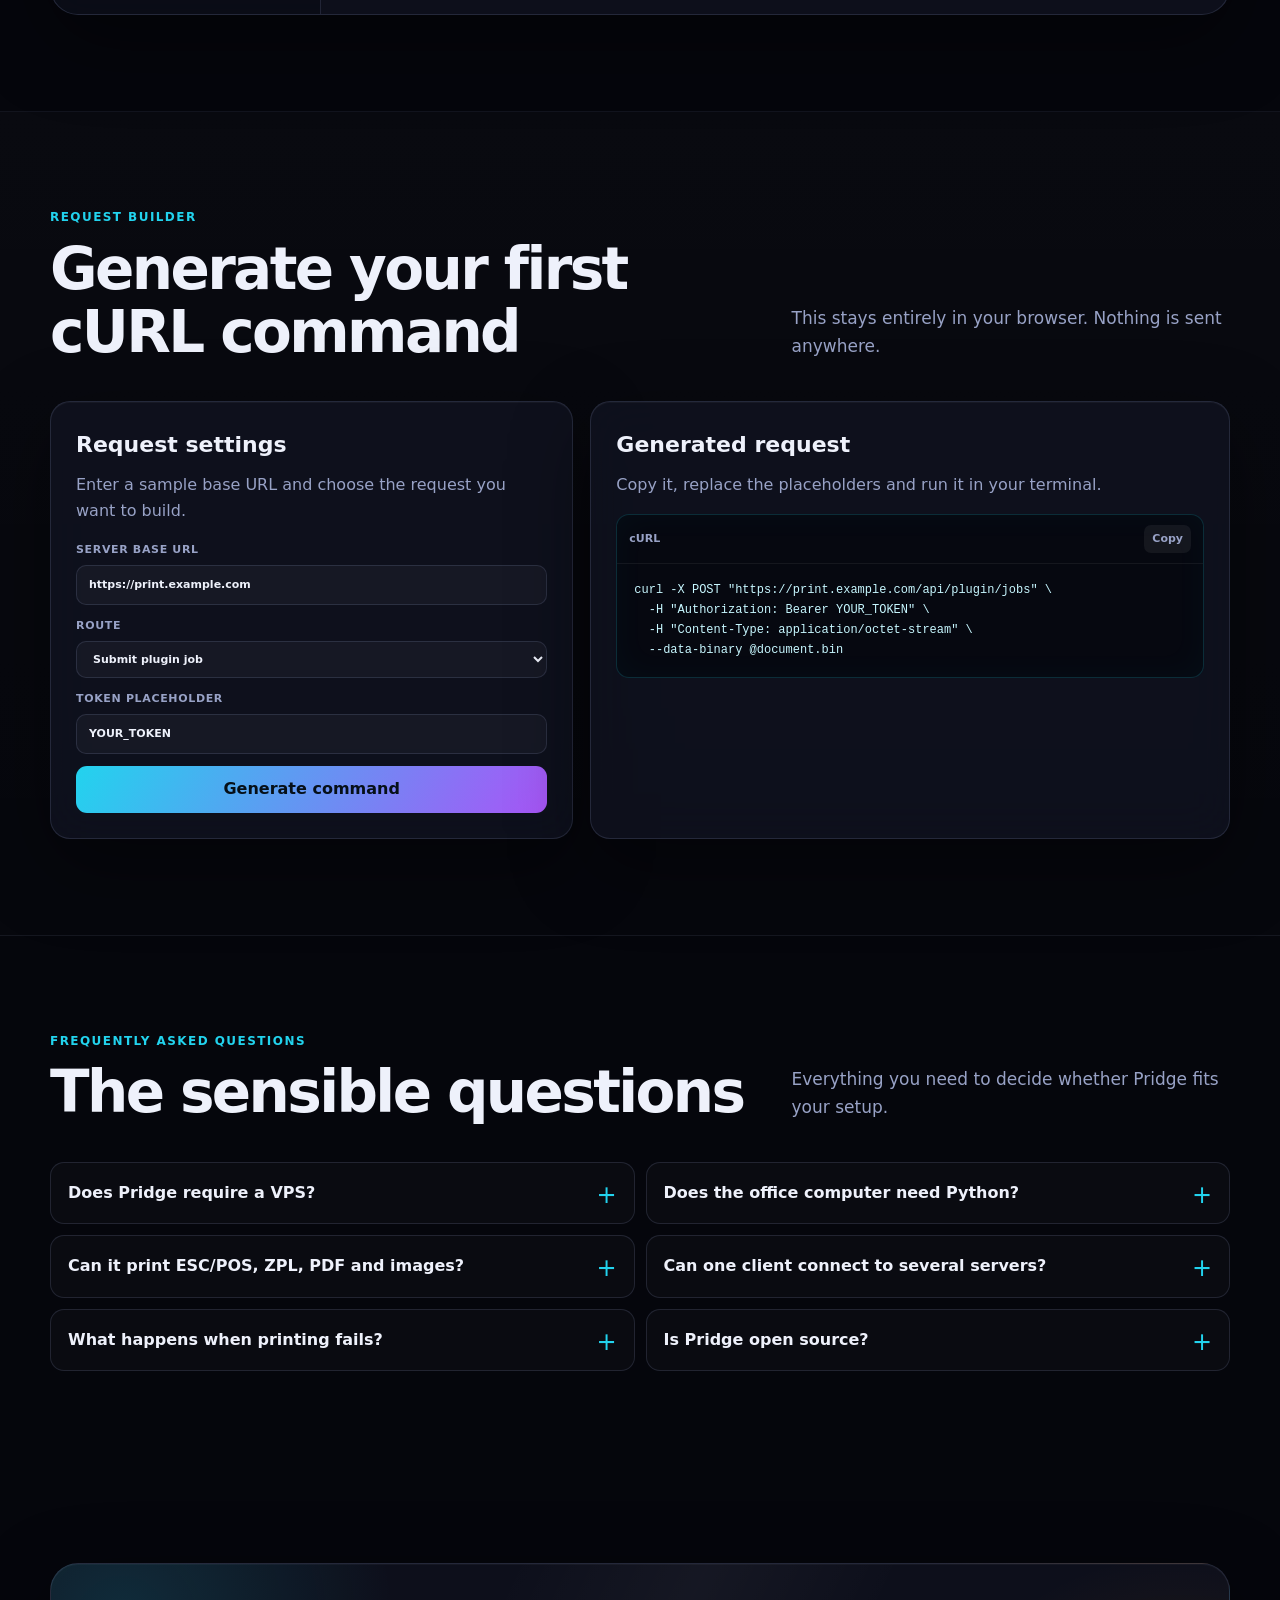
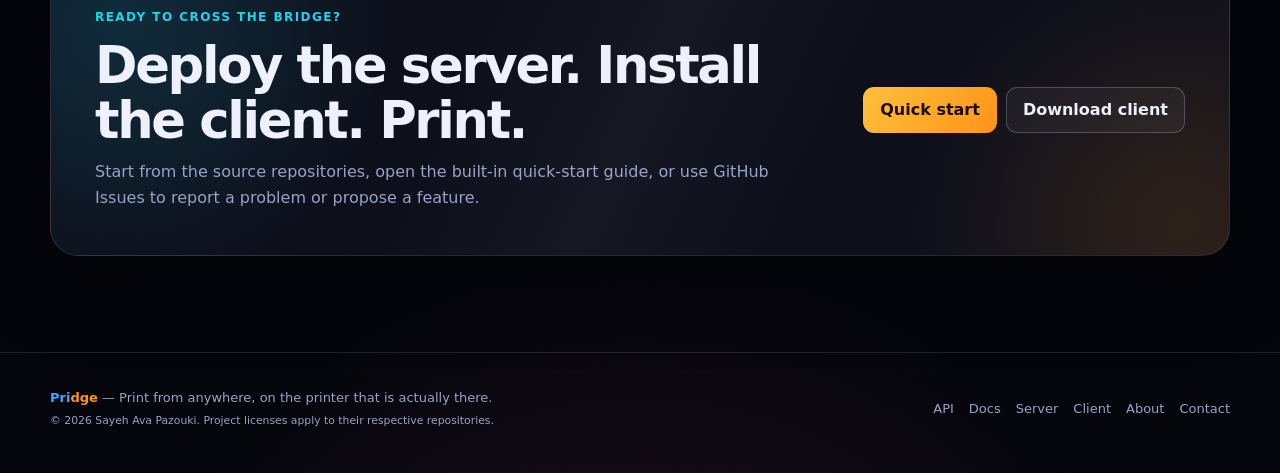
==== commit 8867e7be: "refactor: move landing page styles to external stylesheet" ====
--- a/index.html
+++ b/index.html
@@ -806,6 +806,606 @@
     </div>
   </noscript>
 
-  <script src="assets/js/pridge.js" defer></script>
+  <script>
+    (() => {
+      "use strict";
+
+      const endpoints = {
+        "plugin-jobs": {
+          group: "plugin",
+          method: "POST",
+          path: "/api/plugin/jobs",
+          title: "Submit a print job",
+          description: "Receives the original raw print payload for an authenticated virtual printer endpoint.",
+          auth: "Endpoint bearer token",
+          type: "application/octet-stream",
+          request: `curl -X POST "https://print.example.com/api/plugin/jobs" \\
+  -H "Authorization: Bearer ENDPOINT_TOKEN" \\
+  -H "Content-Type: application/octet-stream" \\
+  -H 'X-PrintBridge-Metadata: {"source":"woocommerce","order_id":"1001"}' \\
+  --data-binary @receipt.bin`,
+          response: `{
+  "job_id": 123,
+  "status": "pending"
+}`,
+          note: "The request body is stored as raw bytes. Keep tokens out of URLs and query strings."
+        },
+        "plugin-clients": {
+          group: "plugin",
+          method: "POST",
+          path: "/api/plugin/clients",
+          title: "List assigned clients",
+          description: "Returns clients assigned to the endpoint authenticated by the endpoint token.",
+          auth: "Endpoint bearer token",
+          type: "application/json",
+          request: `curl -X POST "https://print.example.com/api/plugin/clients" \\
+  -H "Authorization: Bearer ENDPOINT_TOKEN" \\
+  -H "Accept: application/json"`,
+          response: `{
+  "clients": [
+    {"id": 2, "name": "Warehouse Laptop", "enabled": true}
+  ]
+}`,
+          note: "Useful for connectors that need to display or verify which office clients can serve an endpoint."
+        },
+        "client-auth": {
+          group: "client",
+          method: "POST",
+          path: "/api/client/auth",
+          title: "Authenticate a client",
+          description: "Exchanges a long-lived client token for a temporary bearer token used by the client API.",
+          auth: "Client token in JSON body",
+          type: "application/json",
+          request: `curl -X POST "https://print.example.com/api/client/auth" \\
+  -H "Content-Type: application/json" \\
+  -d '{"token":"CLIENT_TOKEN"}'`,
+          response: `{
+  "token": "TEMPORARY_SESSION_TOKEN",
+  "token_type": "Bearer",
+  "expires_in": 86400,
+  "client": {"id": 2, "name": "Warehouse Laptop"}
+}`,
+          note: "If a later client request returns 401, authenticate again with the stored client token."
+        },
+        "client-jobs": {
+          group: "client",
+          method: "GET",
+          path: "/api/client/jobs",
+          title: "List jobs and recent status",
+          description: "Lists jobs assigned to the authenticated client together with recent queue status.",
+          auth: "Temporary bearer token",
+          type: "application/json",
+          request: `curl "https://print.example.com/api/client/jobs" \\
+  -H "Authorization: Bearer TEMPORARY_SESSION_TOKEN"`,
+          response: `{
+  "jobs": [
+    {"id":123,"endpoint_id":1,"status":"pending","created_at":"2026-07-09 10:20:00"}
+  ]
+}`,
+          note: "Use this route for status displays and recent-job UI. Reserve work through the dedicated reserve route."
+        },
+        "client-endpoints-get": {
+          group: "client",
+          method: "GET",
+          path: "/api/client/endpoints",
+          title: "List virtual printer endpoints",
+          description: "Returns all virtual printer endpoints and their current assignment state for the authenticated client.",
+          auth: "Temporary bearer token",
+          type: "application/json",
+          request: `curl "https://print.example.com/api/client/endpoints" \\
+  -H "Authorization: Bearer TEMPORARY_SESSION_TOKEN"`,
+          response: `{
+  "endpoints": [
+    {"id":1,"name":"Receipt Printer","assigned":true,"enabled":true}
+  ]
+}`,
+          note: "Desktop clients use this list to build the remote-to-local printer mapping interface."
+        },
+        "client-endpoints-put": {
+          group: "client",
+          method: "PUT",
+          path: "/api/client/endpoints",
+          title: "Synchronize endpoint assignments",
+          description: "Updates the endpoint assignments belonging to the authenticated client.",
+          auth: "Temporary bearer token",
+          type: "application/json",
+          request: `curl -X PUT "https://print.example.com/api/client/endpoints" \\
+  -H "Authorization: Bearer TEMPORARY_SESSION_TOKEN" \\
+  -H "Content-Type: application/json" \\
+  -d '{"endpoint_ids":[1,3,5]}'`,
+          response: `{
+  "ok": true,
+  "endpoint_ids": [1,3,5]
+}`,
+          note: "Assignments may also be managed from the server admin UI."
+        },
+        "reserve": {
+          group: "client",
+          method: "POST",
+          path: "/api/client/jobs/reserve",
+          title: "Reserve the next pending job",
+          description: "Atomically reserves one pending assigned job and returns its original payload as base64.",
+          auth: "Temporary bearer token",
+          type: "application/json",
+          request: `curl -X POST "https://print.example.com/api/client/jobs/reserve" \\
+  -H "Authorization: Bearer TEMPORARY_SESSION_TOKEN"`,
+          response: `{
+  "job": {
+    "id": 123,
+    "endpoint_id": 1,
+    "content_type": "application/octet-stream",
+    "metadata": {"source":"woocommerce","order_id":"1001"},
+    "status": "reserved",
+    "payload_base64": "BASE64_ENCODED_RAW_PAYLOAD"
+  }
+}`,
+          note: "Decode payload_base64 and send the resulting bytes without changing line endings or character encoding."
+        },
+        "printing": {
+          group: "client",
+          method: "POST",
+          path: "/api/client/jobs/{id}/printing",
+          title: "Mark a job as printing",
+          description: "Confirms that the client has begun handing the reserved job to the selected local printer.",
+          auth: "Temporary bearer token",
+          type: "application/json",
+          request: `curl -X POST "https://print.example.com/api/client/jobs/123/printing" \\
+  -H "Authorization: Bearer TEMPORARY_SESSION_TOKEN"`,
+          response: `{
+  "id": 123,
+  "status": "printing"
+}`,
+          note: "Send this after reserving and immediately before invoking the operating-system print API."
+        },
+        "printed": {
+          group: "client",
+          method: "POST",
+          path: "/api/client/jobs/{id}/printed",
+          title: "Confirm successful printing",
+          description: "Marks the job as printed after the local print call succeeds.",
+          auth: "Temporary bearer token",
+          type: "application/json",
+          request: `curl -X POST "https://print.example.com/api/client/jobs/123/printed" \\
+  -H "Authorization: Bearer TEMPORARY_SESSION_TOKEN"`,
+          response: `{
+  "id": 123,
+  "status": "printed"
+}`,
+          note: "Printed jobs leave the waiting queue by status but remain available in the archive."
+        },
+        "failed": {
+          group: "client",
+          method: "POST",
+          path: "/api/client/jobs/{id}/failed",
+          title: "Report a failed print",
+          description: "Marks the job as failed and optionally stores a short, safe error message.",
+          auth: "Temporary bearer token",
+          type: "application/json",
+          request: `curl -X POST "https://print.example.com/api/client/jobs/123/failed" \\
+  -H "Authorization: Bearer TEMPORARY_SESSION_TOKEN" \\
+  -H "Content-Type: application/json" \\
+  -d '{"error":"Printer is offline"}'`,
+          response: `{
+  "id": 123,
+  "status": "failed"
+}`,
+          note: "Do not include filesystem paths, secrets, full tokens or raw print payloads in error messages."
+        },
+        "heartbeat": {
+          group: "client",
+          method: "POST",
+          path: "/api/client/heartbeat",
+          title: "Update client heartbeat",
+          description: "Tells the server that the authenticated desktop client is still running and reachable.",
+          auth: "Temporary bearer token",
+          type: "application/json",
+          request: `curl -X POST "https://print.example.com/api/client/heartbeat" \\
+  -H "Authorization: Bearer TEMPORARY_SESSION_TOKEN"`,
+          response: `{
+  "ok": true,
+  "heartbeat_at": "2026-07-13 18:30:00"
+}`,
+          note: "A 30-second heartbeat interval is a sensible default for a continuously running office client."
+        }
+      };
+
+      const $ = (selector, root = document) => root.querySelector(selector);
+      const $$ = (selector, root = document) => [...root.querySelectorAll(selector)];
+
+      const toast = (message) => {
+        const stack = $("#toastStack");
+        const item = document.createElement("div");
+        item.className = "toast";
+        item.textContent = message;
+        stack.appendChild(item);
+        setTimeout(() => item.remove(), 2600);
+      };
+
+      const safeCopy = async (text) => {
+        try {
+          await navigator.clipboard.writeText(text);
+          toast("Copied to clipboard");
+        } catch {
+          const area = document.createElement("textarea");
+          area.value = text;
+          area.style.position = "fixed";
+          area.style.opacity = "0";
+          document.body.appendChild(area);
+          area.select();
+          document.execCommand("copy");
+          area.remove();
+          toast("Copied to clipboard");
+        }
+      };
+
+      $$(".copy-code").forEach(button => {
+        button.addEventListener("click", () => {
+          const target = document.getElementById(button.dataset.copyTarget);
+          if (target) safeCopy(target.textContent);
+        });
+      });
+
+      // Dialogs
+      $$("[data-modal]").forEach(trigger => {
+        trigger.addEventListener("click", () => {
+          const dialog = document.getElementById(trigger.dataset.modal);
+          if (!dialog) return;
+          dialog.showModal();
+          document.body.classList.add("modal-open");
+        });
+      });
+
+      $$("dialog").forEach(dialog => {
+        dialog.addEventListener("click", event => {
+          if (event.target === dialog) dialog.close();
+        });
+        dialog.addEventListener("close", () => document.body.classList.remove("modal-open"));
+      });
+
+      $$("[data-close]").forEach(button => {
+        button.addEventListener("click", () => button.closest("dialog")?.close());
+      });
+
+      document.addEventListener("keydown", event => {
+        if (event.key === "Escape") {
+          const open = $("dialog[open]");
+          if (open) open.close();
+        }
+      });
+
+      // Mobile navigation
+      const menuButton = $("#menuButton");
+      const nav = $("#nav");
+      menuButton.addEventListener("click", () => {
+        const open = nav.classList.toggle("open");
+        menuButton.setAttribute("aria-expanded", String(open));
+      });
+      $$("#nav a, #nav button").forEach(item => item.addEventListener("click", () => {
+        nav.classList.remove("open");
+        menuButton.setAttribute("aria-expanded", "false");
+      }));
+
+      // Active section navigation
+      const sectionLinks = $$('#nav a[href^="#"]');
+      const observedSections = sectionLinks.map(link => document.querySelector(link.getAttribute("href"))).filter(Boolean);
+      const sectionObserver = new IntersectionObserver(entries => {
+        entries.forEach(entry => {
+          if (!entry.isIntersecting) return;
+          sectionLinks.forEach(link => link.classList.toggle("active", link.getAttribute("href") === `#${entry.target.id}`));
+        });
+      }, {rootMargin: "-35% 0px -55% 0px"});
+      observedSections.forEach(section => sectionObserver.observe(section));
+
+      // Reveal animation
+      const revealObserver = new IntersectionObserver(entries => {
+        entries.forEach(entry => {
+          if (entry.isIntersecting) {
+            entry.target.classList.add("visible");
+            revealObserver.unobserve(entry.target);
+          }
+        });
+      }, {threshold: .12});
+      $$(".reveal").forEach(element => revealObserver.observe(element));
+
+      // Endpoint explorer
+      const endpointItems = $$(".endpoint-item");
+      const methodClass = method => method.toLowerCase();
+
+      const showEndpoint = (key) => {
+        const data = endpoints[key];
+        if (!data) return;
+        endpointItems.forEach(item => item.classList.toggle("active", item.dataset.endpoint === key));
+        $("#endpointTitle").textContent = data.title;
+        $("#endpointDescription").textContent = data.description;
+        $("#endpointPath").textContent = data.path;
+        $("#endpointAuth").textContent = data.auth;
+        $("#endpointType").textContent = data.type;
+        $("#requestCode").textContent = data.request;
+        $("#responseCode").textContent = data.response;
+        $("#endpointNote").textContent = data.note;
+        const method = $("#endpointMethod");
+        method.textContent = data.method;
+        method.className = `method ${methodClass(data.method)}`;
+      };
+
+      endpointItems.forEach(item => item.addEventListener("click", () => showEndpoint(item.dataset.endpoint)));
+
+      let apiGroup = "all";
+      const filterEndpoints = () => {
+        const term = $("#endpointSearch").value.trim().toLowerCase();
+        let visible = 0;
+        endpointItems.forEach(item => {
+          const data = endpoints[item.dataset.endpoint];
+          const matchesGroup = apiGroup === "all" || data.group === apiGroup;
+          const haystack = `${data.method} ${data.path} ${data.title} ${data.description}`.toLowerCase();
+          const matchesTerm = !term || haystack.includes(term);
+          const show = matchesGroup && matchesTerm;
+          item.classList.toggle("hidden", !show);
+          if (show) visible++;
+        });
+        $("#endpointNoResults").classList.toggle("visible", visible === 0);
+        const selected = $(".endpoint-item.active:not(.hidden)");
+        if (!selected && visible) $(".endpoint-item:not(.hidden)")?.click();
+      };
+
+      $("#endpointSearch").addEventListener("input", filterEndpoints);
+
+      $$("[data-api-group]").forEach(tab => {
+        tab.addEventListener("click", () => {
+          $$("[data-api-group]").forEach(t => {
+            const active = t === tab;
+            t.classList.toggle("active", active);
+            t.setAttribute("aria-selected", String(active));
+          });
+
+          apiGroup = tab.dataset.apiGroup;
+          const lifecycle = apiGroup === "lifecycle";
+          $("#apiGrid").style.display = lifecycle ? "none" : "grid";
+          $("#lifecyclePanel").style.display = lifecycle ? "block" : "none";
+
+          if (!lifecycle) filterEndpoints();
+        });
+      });
+
+      // Docs
+      const activateDoc = (key) => {
+        $$(".doc-link").forEach(link => link.classList.toggle("active", link.dataset.doc === key));
+        $$(".doc-panel").forEach(panel => panel.classList.toggle("active", panel.dataset.docPanel === key));
+      };
+      $$(".doc-link").forEach(link => link.addEventListener("click", () => activateDoc(link.dataset.doc)));
+
+      $("#docSearch").addEventListener("input", event => {
+        const term = event.target.value.trim().toLowerCase();
+        let firstMatch = null;
+        $$(".doc-link").forEach(link => {
+          const key = link.dataset.doc;
+          const panel = $(`[data-doc-panel="${key}"]`);
+          const haystack = `${link.textContent} ${panel?.textContent || ""}`.toLowerCase();
+          const match = !term || haystack.includes(term);
+          link.classList.toggle("filtered-out", !match);
+          if (match && !firstMatch) firstMatch = link;
+        });
+        if (term && firstMatch) firstMatch.click();
+      });
+
+      // Request builder
+      const builderTemplates = {
+        "plugin-jobs": ({base, token}) => `curl -X POST "${base}/api/plugin/jobs" \\
+  -H "Authorization: Bearer ${token}" \\
+  -H "Content-Type: application/octet-stream" \\
+  --data-binary @document.bin`,
+        "client-auth": ({base, token}) => `curl -X POST "${base}/api/client/auth" \\
+  -H "Content-Type: application/json" \\
+  -d '{"token":"${token}"}'`,
+        "reserve": ({base, token}) => `curl -X POST "${base}/api/client/jobs/reserve" \\
+  -H "Authorization: Bearer ${token}"`,
+        "heartbeat": ({base, token}) => `curl -X POST "${base}/api/client/heartbeat" \\
+  -H "Authorization: Bearer ${token}"`
+      };
+
+      const buildRequest = () => {
+        const base = $("#tryBaseUrl").value.trim().replace(/\/+$/, "") || "https://print.example.com";
+        const token = $("#tryToken").value.trim() || "YOUR_TOKEN";
+        const route = $("#tryRoute").value;
+        $("#tryCode").textContent = builderTemplates[route]({base, token});
+      };
+      $("#tryForm").addEventListener("submit", event => {
+        event.preventDefault();
+        buildRequest();
+        toast("Request generated");
+      });
+      $("#tryRoute").addEventListener("change", buildRequest);
+
+      // Contact mailto
+      $("#contactForm").addEventListener("submit", event => {
+        event.preventDefault();
+        const name = $("#contactName").value.trim();
+        const email = $("#contactEmail").value.trim();
+        const message = $("#contactMessage").value.trim();
+        const subject = encodeURIComponent("Pridge website contact");
+        const body = encodeURIComponent(`Name: ${name || "-"}\nEmail: ${email || "-"}\n\n${message}`);
+        window.location.href = `mailto:john@doe.com?subject=${subject}&body=${body}`;
+      });
+
+      // Effects toggle
+      $("#effectsToggle").addEventListener("click", () => {
+        const off = document.body.classList.toggle("effects-off");
+        localStorage.setItem("pridge-effects", off ? "off" : "on");
+        toast(off ? "Visual effects paused" : "Visual effects enabled");
+      });
+      if (localStorage.getItem("pridge-effects") === "off") document.body.classList.add("effects-off");
+
+      // Hero pointer parallax
+      const heroVisual = $("#heroVisual");
+      const heroFrame = $("#heroFrame");
+      if (matchMedia("(pointer:fine)").matches && !matchMedia("(prefers-reduced-motion: reduce)").matches) {
+        heroVisual.addEventListener("pointermove", event => {
+          const rect = heroVisual.getBoundingClientRect();
+          const x = (event.clientX - rect.left) / rect.width - .5;
+          const y = (event.clientY - rect.top) / rect.height - .5;
+          heroFrame.style.transform = `rotateY(${x * 4}deg) rotateX(${-y * 4}deg) translateZ(4px)`;
+        });
+        heroVisual.addEventListener("pointerleave", () => heroFrame.style.transform = "");
+      }
+
+      // Command palette
+      const commands = [
+        {label:"Home", hint:"Section", symbol:"⌂", action:() => location.hash = "home"},
+        {label:"How it works", hint:"Section", symbol:"→", action:() => location.hash = "how"},
+        {label:"Repositories", hint:"Section", symbol:"⌘", action:() => location.hash = "repositories"},
+        {label:"Endpoint explorer", hint:"Section", symbol:"API", action:() => location.hash = "api"},
+        {label:"Documentation", hint:"Section", symbol:"?", action:() => location.hash = "docs"},
+        {label:"Quick start", hint:"Modal", symbol:"⚡", action:() => $("#quickStartModal").showModal()},
+        {label:"About Pridge", hint:"Modal", symbol:"i", action:() => $("#aboutModal").showModal()},
+        {label:"Contact", hint:"Modal", symbol:"@", action:() => $("#contactModal").showModal()},
+        {label:"Server repository", hint:"GitHub", symbol:"☁", action:() => window.open("https://github.com/sayehava/PrintBridge-Server","_blank","noopener")},
+        {label:"Client repository", hint:"GitHub", symbol:"▣", action:() => window.open("https://github.com/sayehava/PrintBridge-Client","_blank","noopener")},
+        ...Object.entries(endpoints).map(([key, data]) => ({
+          label: `${data.method} ${data.path}`,
+          hint: data.title,
+          symbol: data.method,
+          action: () => {
+            location.hash = "api";
+            showEndpoint(key);
+          }
+        }))
+      ];
+
+      const commandDialog = $("#commandDialog");
+      const commandInput = $("#commandInput");
+      const commandResults = $("#commandResults");
+
+      const renderCommands = () => {
+        const query = commandInput.value.trim().toLowerCase();
+        const filtered = commands.filter(command => `${command.label} ${command.hint}`.toLowerCase().includes(query)).slice(0, 12);
+        commandResults.innerHTML = "";
+        filtered.forEach((command, index) => {
+          const button = document.createElement("button");
+          button.type = "button";
+          button.className = `command-item${index === 0 ? " selected" : ""}`;
+          button.innerHTML = `<span class="command-symbol"></span><span><strong></strong><br><small></small></span><span class="kbd">↵</span>`;
+          $(".command-symbol", button).textContent = command.symbol;
+          $("strong", button).textContent = command.label;
+          $("small", button).textContent = command.hint;
+          button.addEventListener("click", () => {
+            commandDialog.close();
+            command.action();
+          });
+          commandResults.appendChild(button);
+        });
+        if (!filtered.length) commandResults.innerHTML = `<div style="padding:25px;color:var(--muted);text-align:center">No results</div>`;
+      };
+
+      const openCommand = () => {
+        commandInput.value = "";
+        renderCommands();
+        commandDialog.showModal();
+        setTimeout(() => commandInput.focus(), 40);
+      };
+
+      $("#openCommand").addEventListener("click", openCommand);
+      commandInput.addEventListener("input", renderCommands);
+      commandInput.addEventListener("keydown", event => {
+        const items = $$(".command-item", commandResults);
+        let selected = items.findIndex(item => item.classList.contains("selected"));
+        if (event.key === "ArrowDown" && items.length) {
+          event.preventDefault();
+          items[selected]?.classList.remove("selected");
+          selected = (selected + 1) % items.length;
+          items[selected].classList.add("selected");
+          items[selected].scrollIntoView({block:"nearest"});
+        } else if (event.key === "ArrowUp" && items.length) {
+          event.preventDefault();
+          items[selected]?.classList.remove("selected");
+          selected = (selected - 1 + items.length) % items.length;
+          items[selected].classList.add("selected");
+          items[selected].scrollIntoView({block:"nearest"});
+        } else if (event.key === "Enter") {
+          event.preventDefault();
+          $(".command-item.selected", commandResults)?.click();
+        }
+      });
+
+      document.addEventListener("keydown", event => {
+        if ((event.metaKey || event.ctrlKey) && event.key.toLowerCase() === "k") {
+          event.preventDefault();
+          commandDialog.open ? commandDialog.close() : openCommand();
+        }
+      });
+
+      // Animated network canvas
+      const canvas = $("#network");
+      const ctx = canvas.getContext("2d");
+      let nodes = [];
+      let animationFrame;
+      let dpr = Math.min(devicePixelRatio || 1, 2);
+
+      const resizeCanvas = () => {
+        dpr = Math.min(devicePixelRatio || 1, 2);
+        canvas.width = innerWidth * dpr;
+        canvas.height = innerHeight * dpr;
+        canvas.style.width = `${innerWidth}px`;
+        canvas.style.height = `${innerHeight}px`;
+        ctx.setTransform(dpr, 0, 0, dpr, 0, 0);
+        const count = Math.min(64, Math.max(24, Math.floor(innerWidth / 24)));
+        nodes = Array.from({length: count}, () => ({
+          x: Math.random() * innerWidth,
+          y: Math.random() * innerHeight,
+          vx: (Math.random() - .5) * .18,
+          vy: (Math.random() - .5) * .18,
+          r: Math.random() * 1.3 + .45
+        }));
+      };
+
+      const drawNetwork = () => {
+        ctx.clearRect(0, 0, innerWidth, innerHeight);
+        nodes.forEach((node, i) => {
+          node.x += node.vx;
+          node.y += node.vy;
+          if (node.x < -30) node.x = innerWidth + 30;
+          if (node.x > innerWidth + 30) node.x = -30;
+          if (node.y < -30) node.y = innerHeight + 30;
+          if (node.y > innerHeight + 30) node.y = -30;
+
+          ctx.beginPath();
+          ctx.fillStyle = i % 5 === 0 ? "rgba(255,148,24,.55)" : "rgba(34,211,238,.5)";
+          ctx.arc(node.x, node.y, node.r, 0, Math.PI * 2);
+          ctx.fill();
+
+          for (let j = i + 1; j < nodes.length; j++) {
+            const other = nodes[j];
+            const dx = node.x - other.x;
+            const dy = node.y - other.y;
+            const dist = Math.hypot(dx, dy);
+            if (dist < 125) {
+              ctx.beginPath();
+              ctx.strokeStyle = `rgba(93,126,190,${(1 - dist / 125) * .12})`;
+              ctx.lineWidth = .7;
+              ctx.moveTo(node.x, node.y);
+              ctx.lineTo(other.x, other.y);
+              ctx.stroke();
+            }
+          }
+        });
+        animationFrame = requestAnimationFrame(drawNetwork);
+      };
+
+      if (!matchMedia("(prefers-reduced-motion: reduce)").matches) {
+        resizeCanvas();
+        drawNetwork();
+        addEventListener("resize", resizeCanvas, {passive:true});
+        document.addEventListener("visibilitychange", () => {
+          if (document.hidden) cancelAnimationFrame(animationFrame);
+          else drawNetwork();
+        });
+      }
+
+      // External links get safe attributes even if added later.
+      $$('a[target="_blank"]').forEach(link => link.rel = "noopener noreferrer");
+
+      // Initial state
+      showEndpoint("plugin-jobs");
+    })();
+  </script>
 </body>
 </html>
--- a/assets/css/pridge.css
+++ b/assets/css/pridge.css
@@ -0,0 +1,1468 @@
+:root {
+      --bg: #05060c;
+      --bg-2: #090b14;
+      --panel: rgba(19, 22, 36, .67);
+      --panel-solid: #111420;
+      --panel-hover: rgba(31, 35, 54, .83);
+      --line: rgba(158, 170, 219, .16);
+      --line-strong: rgba(158, 170, 219, .32);
+      --text: #eef1fb;
+      --muted: #98a2c6;
+      --muted-2: #697394;
+      --blue: #22d3ee;
+      --blue-2: #2387ff;
+      --purple: #a855f7;
+      --pink: #ec4899;
+      --orange: #ff9418;
+      --green: #34e2a0;
+      --yellow: #fbbf24;
+      --red: #ff5d7a;
+      --blue-soft: rgba(34, 211, 238, .13);
+      --orange-soft: rgba(255, 148, 24, .13);
+      --green-soft: rgba(52, 226, 160, .13);
+      --red-soft: rgba(255, 93, 122, .13);
+      --shadow: 0 26px 80px rgba(0, 0, 0, .42);
+      --radius-xl: 28px;
+      --radius-lg: 20px;
+      --radius-md: 14px;
+      --radius-sm: 10px;
+      --max: 1180px;
+    }
+
+    * { box-sizing: border-box; }
+
+    html {
+      background: var(--bg);
+      color: var(--text);
+      scroll-behavior: smooth;
+      scroll-padding-top: 92px;
+    }
+
+    body {
+      margin: 0;
+      min-height: 100vh;
+      overflow-x: hidden;
+      background:
+        radial-gradient(820px circle at 8% -8%, rgba(139, 92, 246, .25), transparent 62%),
+        radial-gradient(720px circle at 96% 4%, rgba(34, 211, 238, .22), transparent 58%),
+        radial-gradient(900px circle at 50% 105%, rgba(236, 72, 153, .13), transparent 62%),
+        var(--bg);
+      color: var(--text);
+      font-family: Inter, ui-sans-serif, system-ui, -apple-system, BlinkMacSystemFont, "Segoe UI", sans-serif;
+      line-height: 1.65;
+      text-rendering: optimizeLegibility;
+      -webkit-font-smoothing: antialiased;
+    }
+
+    body.effects-off .orb,
+    body.effects-off #network,
+    body.effects-off .grid-overlay { display: none; }
+
+    body.modal-open { overflow: hidden; }
+
+    ::selection { background: rgba(34, 211, 238, .38); color: #fff; }
+    ::-webkit-scrollbar { width: 10px; height: 10px; }
+    ::-webkit-scrollbar-track { background: transparent; }
+    ::-webkit-scrollbar-thumb {
+      border-radius: 999px;
+      background: linear-gradient(180deg, var(--blue), var(--purple));
+    }
+
+    a { color: inherit; }
+    button, input, textarea, select { font: inherit; }
+    button { color: inherit; }
+    img { max-width: 100%; }
+
+    .skip-link {
+      position: fixed;
+      top: 10px;
+      left: 10px;
+      z-index: 9999;
+      transform: translateY(-180%);
+      padding: 10px 14px;
+      border-radius: 10px;
+      background: #fff;
+      color: #000;
+      font-weight: 800;
+      text-decoration: none;
+    }
+    .skip-link:focus { transform: translateY(0); }
+
+    #network {
+      position: fixed;
+      inset: 0;
+      z-index: -4;
+      pointer-events: none;
+      opacity: .46;
+    }
+
+    .grid-overlay {
+      position: fixed;
+      inset: 0;
+      z-index: -3;
+      pointer-events: none;
+      opacity: .20;
+      background-image:
+        linear-gradient(rgba(255,255,255,.022) 1px, transparent 1px),
+        linear-gradient(90deg, rgba(255,255,255,.022) 1px, transparent 1px);
+      background-size: 42px 42px;
+      mask-image: linear-gradient(to bottom, #000, transparent 88%);
+    }
+
+    .orb {
+      position: fixed;
+      z-index: -2;
+      border-radius: 50%;
+      filter: blur(80px);
+      pointer-events: none;
+      opacity: .2;
+      animation: orbFloat 18s ease-in-out infinite alternate;
+    }
+    .orb-a { width: 340px; height: 340px; left: -150px; top: 28%; background: var(--purple); }
+    .orb-b { width: 280px; height: 280px; right: -120px; top: 44%; background: var(--blue); animation-delay: -7s; }
+    .orb-c { width: 260px; height: 260px; left: 42%; bottom: -170px; background: var(--orange); animation-delay: -12s; }
+
+    @keyframes orbFloat {
+      to { transform: translate3d(40px, -35px, 0) scale(1.12); }
+    }
+
+    @keyframes fadeUp {
+      from { opacity: 0; transform: translateY(20px); }
+      to { opacity: 1; transform: translateY(0); }
+    }
+
+    @keyframes pulse {
+      0%, 100% { opacity: .45; transform: scale(1); }
+      50% { opacity: 1; transform: scale(1.05); }
+    }
+
+    @keyframes shimmer {
+      from { transform: translateX(-130%); }
+      to { transform: translateX(230%); }
+    }
+
+    @keyframes packet {
+      0% { left: 8%; opacity: 0; transform: scale(.55); }
+      10% { opacity: 1; }
+      90% { opacity: 1; }
+      100% { left: 90%; opacity: 0; transform: scale(1.2); }
+    }
+
+    @keyframes floaty {
+      0%, 100% { transform: translateY(0) rotate(-1deg); }
+      50% { transform: translateY(-10px) rotate(1deg); }
+    }
+
+    @keyframes spin {
+      to { transform: rotate(1turn); }
+    }
+
+    .reveal {
+      opacity: 0;
+      transform: translateY(22px);
+      transition: opacity .7s ease, transform .7s ease;
+    }
+    .reveal.visible { opacity: 1; transform: translateY(0); }
+
+    .container {
+      width: min(calc(100% - 40px), var(--max));
+      margin-inline: auto;
+    }
+
+    .glass {
+      background: var(--panel);
+      border: 1px solid var(--line);
+      box-shadow: var(--shadow), inset 0 1px 0 rgba(255,255,255,.035);
+      backdrop-filter: blur(22px);
+      -webkit-backdrop-filter: blur(22px);
+    }
+
+    .topbar {
+      position: sticky;
+      top: 0;
+      z-index: 100;
+      border-bottom: 1px solid var(--line);
+      background: rgba(6, 7, 13, .72);
+      backdrop-filter: blur(22px);
+      -webkit-backdrop-filter: blur(22px);
+    }
+
+    .topbar-inner {
+      min-height: 76px;
+      display: flex;
+      align-items: center;
+      gap: 24px;
+    }
+
+    .brand {
+      display: inline-flex;
+      align-items: center;
+      gap: 10px;
+      flex-shrink: 0;
+      text-decoration: none;
+      font-weight: 900;
+      letter-spacing: -.05em;
+      font-size: 25px;
+    }
+
+    .brand-icon {
+      position: relative;
+      width: 43px;
+      height: 43px;
+      overflow: hidden;
+      border: 1px solid rgba(34, 211, 238, .28);
+      border-radius: 13px;
+      background:
+        radial-gradient(circle at 35% 25%, rgba(255,255,255,.23), transparent 34%),
+        linear-gradient(145deg, rgba(34, 211, 238, .15), rgba(168, 85, 247, .13));
+      box-shadow: 0 0 28px rgba(34, 211, 238, .12);
+    }
+    .brand-icon img {
+      width: 54px;
+      max-width: none;
+      position: absolute;
+      left: -5px;
+      top: -2px;
+      filter: saturate(1.05) contrast(1.03);
+    }
+
+    .word-pri { color: #3da8ff; }
+    .word-dge { color: var(--orange); }
+    .brand-mini {
+      margin-left: -4px;
+      color: var(--muted-2);
+      font-size: 10px;
+      font-weight: 800;
+      letter-spacing: .18em;
+      text-transform: uppercase;
+      transform: translateY(1px);
+    }
+
+    .nav {
+      display: flex;
+      align-items: center;
+      justify-content: center;
+      gap: 3px;
+      flex: 1;
+    }
+
+    .nav a,
+    .nav button {
+      border: 0;
+      border-radius: 999px;
+      background: transparent;
+      color: var(--muted);
+      cursor: pointer;
+      font-size: 14px;
+      font-weight: 720;
+      padding: 9px 13px;
+      text-decoration: none;
+      transition: .18s ease;
+    }
+
+    .nav a:hover,
+    .nav a.active,
+    .nav button:hover {
+      color: var(--text);
+      background: rgba(255,255,255,.05);
+      box-shadow: inset 0 0 0 1px var(--line);
+    }
+
+    .nav-actions {
+      display: flex;
+      align-items: center;
+      gap: 8px;
+      flex-shrink: 0;
+    }
+
+    .icon-button {
+      width: 40px;
+      height: 40px;
+      display: inline-grid;
+      place-items: center;
+      border: 1px solid var(--line);
+      border-radius: 12px;
+      background: rgba(255,255,255,.035);
+      color: var(--muted);
+      cursor: pointer;
+      transition: .18s ease;
+    }
+    .icon-button:hover {
+      color: var(--text);
+      border-color: var(--line-strong);
+      background: var(--panel-hover);
+      transform: translateY(-1px);
+    }
+
+    .menu-button { display: none; }
+
+    .button {
+      position: relative;
+      overflow: hidden;
+      min-height: 43px;
+      display: inline-flex;
+      align-items: center;
+      justify-content: center;
+      gap: 9px;
+      padding: 10px 17px;
+      border: 0;
+      border-radius: 11px;
+      background: linear-gradient(120deg, var(--blue), var(--purple));
+      color: #061018;
+      cursor: pointer;
+      font-weight: 850;
+      text-decoration: none;
+      transition: transform .14s ease, filter .2s ease, box-shadow .2s ease;
+    }
+    .button::after {
+      content: "";
+      position: absolute;
+      inset: -30%;
+      width: 40%;
+      transform: translateX(-130%);
+      background: linear-gradient(90deg, transparent, rgba(255,255,255,.38), transparent);
+      rotate: 15deg;
+    }
+    .button:hover {
+      transform: translateY(-2px);
+      filter: brightness(1.07);
+      box-shadow: 0 12px 34px -10px rgba(34, 211, 238, .65);
+    }
+    .button:hover::after { animation: shimmer .75s ease; }
+    .button:active { transform: translateY(0); }
+    .button:focus-visible,
+    .icon-button:focus-visible,
+    .tab:focus-visible,
+    .endpoint-item:focus-visible {
+      outline: 2px solid var(--blue);
+      outline-offset: 3px;
+    }
+
+    .button-secondary {
+      background: rgba(255,255,255,.045);
+      box-shadow: inset 0 0 0 1px var(--line-strong);
+      color: var(--text);
+    }
+    .button-secondary:hover {
+      box-shadow: inset 0 0 0 1px var(--line-strong), 0 12px 30px -14px rgba(34,211,238,.5);
+    }
+
+    .button-orange {
+      background: linear-gradient(120deg, #ffbf3c, var(--orange));
+      color: #1b0d00;
+    }
+
+    .button-small {
+      min-height: 36px;
+      padding: 8px 12px;
+      border-radius: 9px;
+      font-size: 13px;
+    }
+
+    .kbd {
+      padding: 2px 7px;
+      border: 1px solid var(--line-strong);
+      border-bottom-width: 2px;
+      border-radius: 6px;
+      color: var(--muted);
+      background: rgba(255,255,255,.04);
+      font-family: ui-monospace, SFMono-Regular, Menlo, monospace;
+      font-size: 11px;
+    }
+
+    .hero {
+      position: relative;
+      min-height: calc(100vh - 76px);
+      display: grid;
+      align-items: center;
+      padding: 76px 0 84px;
+    }
+
+    .hero-layout {
+      display: grid;
+      grid-template-columns: minmax(0, 1.02fr) minmax(430px, .98fr);
+      align-items: center;
+      gap: 52px;
+    }
+
+    .eyebrow {
+      width: fit-content;
+      display: inline-flex;
+      align-items: center;
+      gap: 9px;
+      margin-bottom: 19px;
+      padding: 7px 11px;
+      border: 1px solid rgba(52, 226, 160, .28);
+      border-radius: 999px;
+      background: rgba(52, 226, 160, .07);
+      color: #baf9df;
+      font-size: 12px;
+      font-weight: 800;
+      letter-spacing: .08em;
+      text-transform: uppercase;
+    }
+    .eyebrow-dot {
+      width: 8px;
+      height: 8px;
+      border-radius: 50%;
+      background: var(--green);
+      box-shadow: 0 0 14px var(--green);
+      animation: pulse 1.8s ease-in-out infinite;
+    }
+
+    h1, h2, h3, p { margin-top: 0; }
+    h1 {
+      max-width: 760px;
+      margin-bottom: 22px;
+      font-size: clamp(48px, 7vw, 88px);
+      line-height: .98;
+      letter-spacing: -.065em;
+    }
+    .gradient-title {
+      display: inline-block;
+      color: transparent;
+      background: linear-gradient(100deg, #ffffff 0%, #8ddcff 32%, #65a7ff 52%, #ffb33b 81%, #ff7b17 100%);
+      -webkit-background-clip: text;
+      background-clip: text;
+    }
+
+    .hero-copy {
+      max-width: 660px;
+      margin-bottom: 29px;
+      color: var(--muted);
+      font-size: clamp(17px, 2vw, 21px);
+      line-height: 1.65;
+    }
+
+    .hero-actions {
+      display: flex;
+      align-items: center;
+      flex-wrap: wrap;
+      gap: 11px;
+      margin-bottom: 30px;
+    }
+
+    .trust-row {
+      display: flex;
+      align-items: center;
+      flex-wrap: wrap;
+      gap: 9px 16px;
+      color: var(--muted);
+      font-size: 13px;
+      font-weight: 650;
+    }
+    .trust-item { display: inline-flex; align-items: center; gap: 7px; }
+    .trust-check {
+      width: 19px;
+      height: 19px;
+      display: inline-grid;
+      place-items: center;
+      border-radius: 50%;
+      color: var(--green);
+      background: var(--green-soft);
+      font-size: 11px;
+      font-weight: 900;
+    }
+
+    .hero-visual {
+      position: relative;
+      min-height: 500px;
+      transform-style: preserve-3d;
+      perspective: 1000px;
+    }
+
+    .hero-frame {
+      position: absolute;
+      inset: 26px 0 45px;
+      overflow: hidden;
+      border: 1px solid rgba(92, 146, 255, .26);
+      border-radius: var(--radius-xl);
+      background:
+        linear-gradient(180deg, rgba(5,6,12,.02), rgba(5,6,12,.66)),
+        url("assets/images/hero-network.webp") center / cover no-repeat;
+      box-shadow:
+        0 36px 100px rgba(0,0,0,.5),
+        0 0 80px rgba(31, 112, 255, .12),
+        inset 0 1px 0 rgba(255,255,255,.06);
+      animation: floaty 7s ease-in-out infinite;
+      transition: transform .22s ease;
+    }
+    .hero-frame::before {
+      content: "";
+      position: absolute;
+      inset: 0;
+      background:
+        linear-gradient(90deg, rgba(34,211,238,.06), transparent 30%, transparent 70%, rgba(255,148,24,.06)),
+        radial-gradient(circle at 50% 54%, transparent 20%, rgba(5,6,12,.52) 88%);
+      pointer-events: none;
+    }
+    .hero-frame::after {
+      content: "";
+      position: absolute;
+      inset: 0;
+      border-radius: inherit;
+      box-shadow: inset 0 0 0 1px rgba(255,255,255,.03);
+      pointer-events: none;
+    }
+
+    .floating-card {
+      position: absolute;
+      z-index: 3;
+      min-width: 176px;
+      padding: 13px 14px;
+      border: 1px solid var(--line);
+      border-radius: 14px;
+      background: rgba(12, 15, 26, .82);
+      box-shadow: 0 20px 45px rgba(0,0,0,.34);
+      backdrop-filter: blur(16px);
+    }
+    .floating-card strong {
+      display: block;
+      margin-bottom: 2px;
+      font-size: 13px;
+    }
+    .floating-card span { color: var(--muted); font-size: 11px; }
+    .floating-card .signal {
+      width: 8px; height: 8px; display: inline-block; margin-right: 7px;
+      border-radius: 50%; background: var(--green); box-shadow: 0 0 12px var(--green);
+    }
+
+    .float-a { left: -18px; top: 74px; animation: floaty 6s ease-in-out infinite -1s; }
+    .float-b { right: -17px; bottom: 84px; animation: floaty 7.5s ease-in-out infinite -3s; }
+    .float-c { left: 66px; bottom: 12px; animation: floaty 8s ease-in-out infinite -5s; }
+
+    .packet-line {
+      position: absolute;
+      left: 7%;
+      right: 7%;
+      bottom: 42px;
+      z-index: 2;
+      height: 1px;
+      background: linear-gradient(90deg, transparent, rgba(34,211,238,.6), rgba(168,85,247,.7), rgba(255,148,24,.7), transparent);
+    }
+    .packet-line i {
+      position: absolute;
+      top: -4px;
+      left: 8%;
+      width: 9px;
+      height: 9px;
+      border-radius: 50%;
+      background: #fff;
+      box-shadow: 0 0 15px 4px rgba(34,211,238,.65);
+      animation: packet 4.2s linear infinite;
+    }
+    .packet-line i:nth-child(2) { animation-delay: -1.4s; }
+    .packet-line i:nth-child(3) { animation-delay: -2.8s; }
+
+    .scroll-cue {
+      position: absolute;
+      left: 50%;
+      bottom: 22px;
+      transform: translateX(-50%);
+      display: grid;
+      place-items: center;
+      gap: 6px;
+      color: var(--muted-2);
+      font-size: 10px;
+      font-weight: 800;
+      letter-spacing: .12em;
+      text-transform: uppercase;
+    }
+    .mouse {
+      width: 24px;
+      height: 36px;
+      border: 1px solid var(--line-strong);
+      border-radius: 999px;
+      position: relative;
+    }
+    .mouse::after {
+      content: "";
+      position: absolute;
+      width: 3px;
+      height: 7px;
+      top: 7px;
+      left: 50%;
+      translate: -50% 0;
+      border-radius: 99px;
+      background: var(--blue);
+      animation: pulse 1.7s ease-in-out infinite;
+    }
+
+    .section {
+      position: relative;
+      padding: 96px 0;
+    }
+
+    .section-muted {
+      border-block: 1px solid rgba(158,170,219,.08);
+      background: linear-gradient(180deg, rgba(255,255,255,.018), rgba(255,255,255,.006));
+    }
+
+    .section-heading {
+      display: grid;
+      grid-template-columns: minmax(0, .8fr) minmax(280px, .5fr);
+      align-items: end;
+      gap: 40px;
+      margin-bottom: 38px;
+    }
+    .kicker {
+      margin-bottom: 10px;
+      color: var(--blue);
+      font-size: 12px;
+      font-weight: 850;
+      letter-spacing: .12em;
+      text-transform: uppercase;
+    }
+    h2 {
+      margin-bottom: 0;
+      font-size: clamp(34px, 4.7vw, 58px);
+      line-height: 1.08;
+      letter-spacing: -.045em;
+    }
+    .section-lead {
+      margin-bottom: 3px;
+      color: var(--muted);
+      font-size: 17px;
+    }
+
+    .architecture {
+      display: grid;
+      grid-template-columns: repeat(4, 1fr);
+      gap: 14px;
+    }
+    .arch-card {
+      position: relative;
+      overflow: hidden;
+      min-height: 250px;
+      padding: 23px;
+      border-radius: var(--radius-lg);
+      transition: transform .2s ease, border-color .2s ease, box-shadow .2s ease;
+    }
+    .arch-card:hover {
+      transform: translateY(-5px);
+      border-color: var(--line-strong);
+      box-shadow: 0 26px 65px rgba(0,0,0,.36), 0 0 36px -18px rgba(34,211,238,.6);
+    }
+    .arch-number {
+      display: inline-grid;
+      place-items: center;
+      width: 37px;
+      height: 37px;
+      margin-bottom: 42px;
+      border: 1px solid var(--line-strong);
+      border-radius: 11px;
+      background: rgba(255,255,255,.04);
+      color: var(--blue);
+      font-weight: 900;
+    }
+    .arch-card h3 { margin-bottom: 8px; font-size: 19px; }
+    .arch-card p { margin: 0; color: var(--muted); font-size: 14px; }
+    .arch-card::after {
+      content: "→";
+      position: absolute;
+      right: -14px;
+      top: 26px;
+      z-index: 4;
+      color: rgba(255,255,255,.34);
+      font-size: 26px;
+      font-weight: 300;
+    }
+    .arch-card:last-child::after { display: none; }
+    .arch-glow {
+      position: absolute;
+      width: 110px;
+      height: 110px;
+      right: -48px;
+      bottom: -48px;
+      border-radius: 50%;
+      background: var(--blue);
+      filter: blur(52px);
+      opacity: .12;
+    }
+    .arch-card:nth-child(2) .arch-glow { background: var(--purple); }
+    .arch-card:nth-child(3) .arch-glow { background: var(--orange); }
+    .arch-card:nth-child(4) .arch-glow { background: var(--green); }
+
+    .repo-grid {
+      display: grid;
+      grid-template-columns: repeat(2, 1fr);
+      gap: 18px;
+    }
+
+    .repo-card {
+      position: relative;
+      overflow: hidden;
+      min-height: 430px;
+      padding: 29px;
+      border-radius: var(--radius-xl);
+      transition: .25s ease;
+    }
+    .repo-card:hover {
+      transform: translateY(-5px);
+      border-color: var(--line-strong);
+    }
+    .repo-card::before {
+      content: "";
+      position: absolute;
+      width: 260px;
+      height: 260px;
+      right: -120px;
+      top: -120px;
+      border-radius: 50%;
+      background: var(--blue);
+      filter: blur(80px);
+      opacity: .13;
+    }
+    .repo-card.client::before { background: var(--green); }
+    .repo-top {
+      display: flex;
+      align-items: flex-start;
+      justify-content: space-between;
+      gap: 20px;
+      margin-bottom: 25px;
+    }
+    .repo-icon {
+      width: 54px;
+      height: 54px;
+      display: grid;
+      place-items: center;
+      border: 1px solid rgba(34,211,238,.25);
+      border-radius: 15px;
+      background: var(--blue-soft);
+      color: var(--blue);
+      font-size: 24px;
+    }
+    .client .repo-icon {
+      border-color: rgba(52,226,160,.25);
+      background: var(--green-soft);
+      color: var(--green);
+    }
+    .repo-chip {
+      padding: 6px 9px;
+      border: 1px solid var(--line);
+      border-radius: 999px;
+      background: rgba(255,255,255,.03);
+      color: var(--muted);
+      font-size: 11px;
+      font-weight: 750;
+    }
+    .repo-card h3 {
+      margin-bottom: 11px;
+      font-size: 28px;
+      letter-spacing: -.035em;
+    }
+    .repo-card > p { color: var(--muted); }
+    .feature-list {
+      display: grid;
+      gap: 10px;
+      margin: 24px 0 27px;
+      padding: 0;
+      list-style: none;
+    }
+    .feature-list li {
+      display: flex;
+      align-items: flex-start;
+      gap: 10px;
+      color: #d6dcef;
+      font-size: 14px;
+    }
+    .feature-list li::before {
+      content: "✓";
+      width: 20px;
+      height: 20px;
+      display: inline-grid;
+      place-items: center;
+      flex: 0 0 20px;
+      margin-top: 1px;
+      border-radius: 6px;
+      background: var(--blue-soft);
+      color: var(--blue);
+      font-size: 11px;
+      font-weight: 900;
+    }
+    .client .feature-list li::before { background: var(--green-soft); color: var(--green); }
+    .repo-actions { display: flex; flex-wrap: wrap; gap: 9px; }
+
+    .stats {
+      display: grid;
+      grid-template-columns: repeat(4, 1fr);
+      gap: 13px;
+      margin-top: 18px;
+    }
+    .stat {
+      padding: 20px;
+      border: 1px solid var(--line);
+      border-radius: 16px;
+      background: rgba(255,255,255,.025);
+    }
+    .stat strong {
+      display: block;
+      margin-bottom: 4px;
+      color: transparent;
+      background: linear-gradient(110deg, #fff, var(--blue));
+      -webkit-background-clip: text;
+      background-clip: text;
+      font-size: 30px;
+      line-height: 1;
+      letter-spacing: -.04em;
+    }
+    .stat span { color: var(--muted); font-size: 12px; font-weight: 700; }
+
+    .api-shell {
+      overflow: hidden;
+      border-radius: var(--radius-xl);
+    }
+
+    .api-top {
+      display: flex;
+      align-items: center;
+      justify-content: space-between;
+      gap: 18px;
+      padding: 18px 20px;
+      border-bottom: 1px solid var(--line);
+      background: rgba(255,255,255,.018);
+    }
+
+    .tabs { display: flex; gap: 5px; flex-wrap: wrap; }
+    .tab {
+      border: 1px solid transparent;
+      border-radius: 10px;
+      background: transparent;
+      color: var(--muted);
+      cursor: pointer;
+      padding: 8px 11px;
+      font-size: 13px;
+      font-weight: 780;
+      transition: .16s ease;
+    }
+    .tab:hover { color: var(--text); background: rgba(255,255,255,.035); }
+    .tab.active {
+      border-color: var(--line-strong);
+      background: rgba(34,211,238,.1);
+      color: var(--blue);
+    }
+
+    .api-search {
+      width: min(280px, 100%);
+      position: relative;
+    }
+    .api-search input,
+    .doc-search input,
+    .contact-form input,
+    .contact-form textarea,
+    .try-form input,
+    .try-form select {
+      width: 100%;
+      border: 1px solid var(--line);
+      border-radius: 10px;
+      background: rgba(255,255,255,.035);
+      color: var(--text);
+      padding: 10px 12px;
+      outline: none;
+      transition: .16s ease;
+    }
+    .api-search input:focus,
+    .doc-search input:focus,
+    .contact-form input:focus,
+    .contact-form textarea:focus,
+    .try-form input:focus,
+    .try-form select:focus {
+      border-color: var(--blue);
+      box-shadow: 0 0 0 3px var(--blue-soft);
+      background: rgba(34,211,238,.045);
+    }
+    input::placeholder, textarea::placeholder { color: #5d6685; }
+    select option { background: var(--panel-solid); }
+
+    .api-grid {
+      min-height: 560px;
+      display: grid;
+      grid-template-columns: 330px minmax(0, 1fr);
+    }
+
+    .endpoint-list {
+      max-height: 650px;
+      overflow: auto;
+      padding: 12px;
+      border-right: 1px solid var(--line);
+      background: rgba(4,6,12,.26);
+    }
+
+    .endpoint-item {
+      width: 100%;
+      display: grid;
+      grid-template-columns: 56px 1fr;
+      align-items: center;
+      gap: 9px;
+      margin-bottom: 5px;
+      padding: 10px;
+      border: 1px solid transparent;
+      border-radius: 11px;
+      background: transparent;
+      text-align: left;
+      cursor: pointer;
+      transition: .16s ease;
+    }
+    .endpoint-item:hover { background: rgba(255,255,255,.035); border-color: var(--line); }
+    .endpoint-item.active {
+      background: rgba(34,211,238,.075);
+      border-color: rgba(34,211,238,.26);
+      box-shadow: inset 3px 0 0 var(--blue);
+    }
+    .endpoint-item.hidden { display: none; }
+    .method {
+      display: inline-grid;
+      place-items: center;
+      min-width: 50px;
+      padding: 4px 6px;
+      border: 1px solid;
+      border-radius: 7px;
+      font-family: ui-monospace, SFMono-Regular, Menlo, monospace;
+      font-size: 10px;
+      font-weight: 900;
+    }
+    .method.post { color: var(--green); background: var(--green-soft); border-color: rgba(52,226,160,.25); }
+    .method.get { color: var(--blue); background: var(--blue-soft); border-color: rgba(34,211,238,.25); }
+    .method.put { color: var(--orange); background: var(--orange-soft); border-color: rgba(255,148,24,.25); }
+    .endpoint-path {
+      overflow: hidden;
+      color: #dce2f5;
+      font-family: ui-monospace, SFMono-Regular, Menlo, monospace;
+      font-size: 12px;
+      text-overflow: ellipsis;
+      white-space: nowrap;
+    }
+
+    .endpoint-detail {
+      min-width: 0;
+      padding: 28px;
+    }
+    .endpoint-heading {
+      display: flex;
+      justify-content: space-between;
+      align-items: flex-start;
+      gap: 20px;
+      margin-bottom: 20px;
+    }
+    .endpoint-heading h3 {
+      margin-bottom: 7px;
+      font-size: clamp(23px, 3vw, 32px);
+      letter-spacing: -.035em;
+    }
+    .endpoint-heading p { color: var(--muted); margin-bottom: 0; }
+    .endpoint-meta { display: flex; flex-wrap: wrap; gap: 7px; margin-bottom: 22px; }
+    .meta-chip {
+      padding: 6px 9px;
+      border: 1px solid var(--line);
+      border-radius: 8px;
+      background: rgba(255,255,255,.025);
+      color: var(--muted);
+      font-size: 11px;
+      font-weight: 700;
+    }
+    .code-panel {
+      overflow: hidden;
+      margin-top: 13px;
+      border: 1px solid rgba(34,211,238,.18);
+      border-radius: 13px;
+      background: #060810;
+      box-shadow: inset 0 0 34px rgba(34,211,238,.035);
+    }
+    .code-head {
+      display: flex;
+      align-items: center;
+      justify-content: space-between;
+      gap: 16px;
+      padding: 10px 12px;
+      border-bottom: 1px solid rgba(255,255,255,.06);
+      color: var(--muted);
+      font-size: 11px;
+      font-weight: 750;
+    }
+    pre {
+      margin: 0;
+      padding: 17px;
+      overflow: auto;
+      color: #c7f7ff;
+      font-family: ui-monospace, SFMono-Regular, Menlo, Consolas, monospace;
+      font-size: 12px;
+      line-height: 1.65;
+      white-space: pre;
+    }
+    .copy-code {
+      border: 0;
+      border-radius: 7px;
+      background: rgba(255,255,255,.06);
+      color: var(--muted);
+      cursor: pointer;
+      padding: 5px 8px;
+      font-size: 11px;
+      font-weight: 800;
+    }
+    .copy-code:hover { color: var(--text); background: rgba(255,255,255,.1); }
+
+    .lifecycle {
+      display: flex;
+      align-items: center;
+      gap: 8px;
+      flex-wrap: wrap;
+      padding: 18px;
+      border: 1px solid var(--line);
+      border-radius: 14px;
+      background: rgba(255,255,255,.022);
+    }
+    .life {
+      padding: 8px 11px;
+      border: 1px solid var(--line);
+      border-radius: 999px;
+      background: rgba(255,255,255,.03);
+      color: var(--muted);
+      font-size: 12px;
+      font-weight: 800;
+    }
+    .life.pending { color: var(--yellow); border-color: rgba(251,191,36,.28); background: rgba(251,191,36,.08); }
+    .life.reserved, .life.printing { color: var(--blue); border-color: rgba(34,211,238,.28); background: var(--blue-soft); }
+    .life.printed { color: var(--green); border-color: rgba(52,226,160,.28); background: var(--green-soft); }
+    .life.failed { color: var(--red); border-color: rgba(255,93,122,.28); background: var(--red-soft); }
+    .life-arrow { color: var(--muted-2); }
+
+    .docs-shell {
+      display: grid;
+      grid-template-columns: 270px minmax(0, 1fr);
+      min-height: 650px;
+      overflow: hidden;
+      border-radius: var(--radius-xl);
+    }
+
+    .docs-side {
+      padding: 17px;
+      border-right: 1px solid var(--line);
+      background: rgba(4,6,12,.3);
+    }
+    .doc-search { margin-bottom: 13px; }
+    .docs-nav {
+      display: grid;
+      gap: 4px;
+    }
+    .doc-link {
+      width: 100%;
+      display: flex;
+      align-items: center;
+      justify-content: space-between;
+      gap: 12px;
+      padding: 10px 11px;
+      border: 1px solid transparent;
+      border-radius: 10px;
+      background: transparent;
+      color: var(--muted);
+      cursor: pointer;
+      text-align: left;
+      font-size: 13px;
+      font-weight: 740;
+      transition: .16s ease;
+    }
+    .doc-link:hover { background: rgba(255,255,255,.035); color: var(--text); }
+    .doc-link.active {
+      border-color: rgba(34,211,238,.24);
+      background: var(--blue-soft);
+      color: var(--blue);
+    }
+    .doc-link.filtered-out { display: none; }
+    .doc-link span:last-child { color: var(--muted-2); font-size: 11px; }
+
+    .docs-content {
+      padding: 38px;
+      min-width: 0;
+    }
+    .doc-panel { display: none; animation: fadeUp .34s ease; }
+    .doc-panel.active { display: block; }
+    .doc-panel h3 {
+      margin-bottom: 8px;
+      font-size: clamp(26px, 3vw, 38px);
+      letter-spacing: -.04em;
+    }
+    .doc-panel h4 {
+      margin: 27px 0 9px;
+      font-size: 17px;
+    }
+    .doc-panel p, .doc-panel li { color: var(--muted); }
+    .doc-panel ul, .doc-panel ol { padding-left: 20px; }
+    .doc-callout {
+      margin: 18px 0;
+      padding: 14px 16px;
+      border: 1px solid rgba(34,211,238,.21);
+      border-left: 3px solid var(--blue);
+      border-radius: 10px;
+      background: rgba(34,211,238,.055);
+      color: #cfeef6;
+      font-size: 13px;
+    }
+    .step-list {
+      display: grid;
+      gap: 11px;
+      margin: 22px 0;
+    }
+    .step {
+      display: grid;
+      grid-template-columns: 34px 1fr;
+      gap: 12px;
+      padding: 14px;
+      border: 1px solid var(--line);
+      border-radius: 12px;
+      background: rgba(255,255,255,.022);
+    }
+    .step-number {
+      width: 32px; height: 32px; display: grid; place-items: center;
+      border-radius: 9px; background: var(--blue-soft); color: var(--blue); font-weight: 900;
+    }
+    .step strong { display: block; margin-bottom: 3px; }
+    .step p { margin: 0; font-size: 13px; }
+
+    .try-grid {
+      display: grid;
+      grid-template-columns: minmax(0, .9fr) minmax(0, 1.1fr);
+      gap: 17px;
+    }
+    .try-card {
+      padding: 25px;
+      border-radius: var(--radius-lg);
+    }
+    .try-card h3 { margin-bottom: 8px; font-size: 22px; }
+    .try-card > p { color: var(--muted); }
+    .try-form { display: grid; gap: 12px; }
+    .try-form label {
+      display: grid;
+      gap: 6px;
+      color: var(--muted);
+      font-size: 11px;
+      font-weight: 800;
+      letter-spacing: .06em;
+      text-transform: uppercase;
+    }
+    .try-output { min-height: 100%; }
+
+    .faq-grid {
+      display: grid;
+      grid-template-columns: repeat(2, 1fr);
+      gap: 11px;
+    }
+    details {
+      border: 1px solid var(--line);
+      border-radius: 14px;
+      background: rgba(255,255,255,.024);
+      padding: 0 17px;
+      transition: .18s ease;
+    }
+    details:hover { border-color: var(--line-strong); }
+    details[open] { background: rgba(34,211,238,.04); border-color: rgba(34,211,238,.22); }
+    summary {
+      position: relative;
+      cursor: pointer;
+      list-style: none;
+      padding: 17px 34px 17px 0;
+      font-weight: 800;
+    }
+    summary::-webkit-details-marker { display: none; }
+    summary::after {
+      content: "+";
+      position: absolute;
+      right: 0;
+      top: 13px;
+      color: var(--blue);
+      font-size: 24px;
+      font-weight: 400;
+      transition: transform .2s ease;
+    }
+    details[open] summary::after { transform: rotate(45deg); }
+    details p { margin: -3px 0 17px; color: var(--muted); font-size: 14px; }
+
+    .cta-card {
+      position: relative;
+      overflow: hidden;
+      display: grid;
+      grid-template-columns: 1fr auto;
+      align-items: center;
+      gap: 30px;
+      padding: 44px;
+      border-radius: var(--radius-xl);
+      background:
+        radial-gradient(440px circle at 6% 20%, rgba(34,211,238,.15), transparent 62%),
+        radial-gradient(440px circle at 96% 90%, rgba(255,148,24,.14), transparent 62%),
+        var(--panel);
+    }
+    .cta-card::after {
+      content: "";
+      position: absolute;
+      inset: 0;
+      pointer-events: none;
+      background: linear-gradient(115deg, transparent 35%, rgba(255,255,255,.035), transparent 65%);
+    }
+    .cta-card h2 { font-size: clamp(32px, 4vw, 52px); }
+    .cta-card p { max-width: 690px; margin: 10px 0 0; color: var(--muted); }
+    .cta-actions { position: relative; z-index: 2; display: flex; flex-wrap: wrap; gap: 9px; justify-content: flex-end; }
+
+    footer {
+      padding: 34px 0 44px;
+      border-top: 1px solid var(--line);
+      color: var(--muted);
+      font-size: 13px;
+    }
+    .footer-grid {
+      display: grid;
+      grid-template-columns: 1fr auto;
+      align-items: center;
+      gap: 30px;
+    }
+    .footer-links { display: flex; align-items: center; flex-wrap: wrap; gap: 15px; }
+    .footer-links a, .footer-links button {
+      border: 0;
+      background: transparent;
+      color: var(--muted);
+      cursor: pointer;
+      padding: 0;
+      text-decoration: none;
+    }
+    .footer-links a:hover, .footer-links button:hover { color: var(--text); }
+
+    dialog {
+      width: min(760px, calc(100% - 28px));
+      max-height: min(86vh, 850px);
+      overflow: auto;
+      padding: 0;
+      border: 1px solid var(--line-strong);
+      border-radius: 22px;
+      background: var(--panel-solid);
+      color: var(--text);
+      box-shadow: 0 38px 120px rgba(0,0,0,.72);
+    }
+    dialog::backdrop {
+      background: rgba(3,4,10,.74);
+      backdrop-filter: blur(9px);
+      -webkit-backdrop-filter: blur(9px);
+    }
+    dialog[open] { animation: fadeUp .24s ease; }
+    .modal-head {
+      position: sticky;
+      top: 0;
+      z-index: 2;
+      display: flex;
+      align-items: center;
+      justify-content: space-between;
+      gap: 20px;
+      padding: 17px 20px;
+      border-bottom: 1px solid var(--line);
+      background: rgba(17,20,32,.91);
+      backdrop-filter: blur(15px);
+    }
+    .modal-head strong { font-size: 17px; }
+    .modal-close {
+      width: 34px; height: 34px; display: grid; place-items: center;
+      border: 1px solid var(--line); border-radius: 10px;
+      background: rgba(255,255,255,.04); color: var(--muted); cursor: pointer;
+      font-size: 19px;
+    }
+    .modal-close:hover { color: var(--text); background: var(--panel-hover); }
+    .modal-body { padding: 24px; }
+    .modal-body > p { color: var(--muted); }
+
+    .about-hero {
+      min-height: 200px;
+      display: grid;
+      place-items: center;
+      position: relative;
+      overflow: hidden;
+      background:
+        linear-gradient(180deg, transparent, var(--panel-solid)),
+        url("assets/images/hero-network.webp") center / cover no-repeat;
+    }
+    .about-logo {
+      display: flex;
+      align-items: center;
+      gap: 12px;
+      font-size: 48px;
+      font-weight: 950;
+      letter-spacing: -.06em;
+      text-shadow: 0 8px 28px rgba(0,0,0,.6);
+    }
+    .about-logo img { width: 82px; filter: drop-shadow(0 12px 20px rgba(0,0,0,.45)); }
+
+    .contact-form {
+      display: grid;
+      gap: 13px;
+    }
+    .contact-form label {
+      display: grid;
+      gap: 6px;
+      color: var(--muted);
+      font-size: 12px;
+      font-weight: 750;
+    }
+    .contact-form textarea { min-height: 140px; resize: vertical; }
+    .contact-links { display: grid; grid-template-columns: repeat(2, 1fr); gap: 10px; margin-bottom: 20px; }
+    .contact-link {
+      display: flex; align-items: center; gap: 10px;
+      padding: 13px; border: 1px solid var(--line); border-radius: 12px;
+      background: rgba(255,255,255,.025); text-decoration: none;
+    }
+    .contact-link:hover { border-color: var(--line-strong); background: rgba(255,255,255,.04); }
+    .contact-link span { color: var(--muted); font-size: 12px; }
+
+    .command-dialog { width: min(650px, calc(100% - 24px)); margin-top: 10vh; }
+    .command-input {
+      width: 100%;
+      border: 0;
+      border-bottom: 1px solid var(--line);
+      background: transparent;
+      color: var(--text);
+      padding: 20px;
+      outline: none;
+      font-size: 18px;
+    }
+    .command-results { max-height: 420px; overflow: auto; padding: 9px; }
+    .command-item {
+      width: 100%;
+      display: grid;
+      grid-template-columns: 35px 1fr auto;
+      align-items: center;
+      gap: 10px;
+      padding: 11px;
+      border: 1px solid transparent;
+      border-radius: 10px;
+      background: transparent;
+      color: var(--text);
+      cursor: pointer;
+      text-align: left;
+    }
+    .command-item:hover, .command-item.selected { background: rgba(34,211,238,.07); border-color: rgba(34,211,238,.18); }
+    .command-item small { color: var(--muted); }
+    .command-symbol { color: var(--blue); text-align: center; font-weight: 900; }
+
+    .toast-stack {
+      position: fixed;
+      right: 18px;
+      bottom: 18px;
+      z-index: 999;
+      display: grid;
+      gap: 9px;
+      pointer-events: none;
+    }
+    .toast {
+      min-width: 240px;
+      max-width: 370px;
+      padding: 12px 14px;
+      border: 1px solid var(--line-strong);
+      border-radius: 12px;
+      background: rgba(17,20,32,.92);
+      box-shadow: 0 20px 55px rgba(0,0,0,.45);
+      color: var(--text);
+      animation: fadeUp .25s ease;
+      backdrop-filter: blur(15px);
+      font-size: 13px;
+      font-weight: 700;
+    }
+
+    .no-results {
+      display: none;
+      padding: 24px 12px;
+      color: var(--muted);
+      text-align: center;
+      font-size: 13px;
+    }
+    .no-results.visible { display: block; }
+
+    @media (max-width: 1040px) {
+      .hero-layout { grid-template-columns: 1fr; }
+      .hero-copy { max-width: 760px; }
+      .hero-visual { min-height: 460px; }
+      .architecture { grid-template-columns: repeat(2, 1fr); }
+      .arch-card:nth-child(2)::after { display: none; }
+      .section-heading { grid-template-columns: 1fr; gap: 15px; }
+      .api-grid { grid-template-columns: 285px minmax(0,1fr); }
+    }
+
+    @media (max-width: 820px) {
+      .topbar-inner { min-height: 68px; }
+      .nav {
+        position: absolute;
+        left: 20px;
+        right: 20px;
+        top: calc(100% + 8px);
+        display: none;
+        padding: 10px;
+        border: 1px solid var(--line);
+        border-radius: 14px;
+        background: rgba(12,14,24,.95);
+        box-shadow: var(--shadow);
+        flex-direction: column;
+        align-items: stretch;
+      }
+      .nav.open { display: flex; animation: fadeUp .2s ease; }
+      .nav a, .nav button { text-align: left; }
+      .menu-button { display: inline-grid; }
+      .desktop-cta { display: none; }
+      .hero { min-height: auto; padding-top: 62px; }
+      .hero-layout { gap: 20px; }
+      .hero-visual { min-height: 400px; }
+      .float-a { left: 8px; }
+      .float-b { right: 8px; }
+      .repo-grid, .faq-grid, .try-grid { grid-template-columns: 1fr; }
+      .stats { grid-template-columns: repeat(2, 1fr); }
+      .api-grid { grid-template-columns: 1fr; }
+      .endpoint-list {
+        display: flex;
+        overflow-x: auto;
+        border-right: 0;
+        border-bottom: 1px solid var(--line);
+      }
+      .endpoint-item {
+        min-width: 245px;
+        margin: 0 5px 0 0;
+      }
+      .docs-shell { grid-template-columns: 1fr; }
+      .docs-side { border-right: 0; border-bottom: 1px solid var(--line); }
+      .docs-nav { grid-template-columns: repeat(2, minmax(0,1fr)); }
+      .cta-card { grid-template-columns: 1fr; padding: 32px; }
+      .cta-actions { justify-content: flex-start; }
+    }
+
+    @media (max-width: 590px) {
+      .container { width: min(calc(100% - 26px), var(--max)); }
+      .brand-mini { display: none; }
+      .nav-actions .search-button { display: none; }
+      h1 { font-size: clamp(45px, 16vw, 67px); }
+      .hero { padding: 51px 0 72px; }
+      .hero-actions .button { width: 100%; }
+      .hero-visual { min-height: 345px; }
+      .hero-frame { inset: 20px 0 45px; border-radius: 20px; }
+      .floating-card { min-width: 150px; padding: 10px 11px; }
+      .float-a { top: 45px; }
+      .float-b { bottom: 58px; }
+      .float-c { left: 20px; bottom: 4px; }
+      .scroll-cue { display: none; }
+      .section { padding: 72px 0; }
+      .architecture { grid-template-columns: 1fr; }
+      .arch-card::after { display: none; }
+      .repo-card { min-height: 0; padding: 23px; }
+      .stats { grid-template-columns: 1fr 1fr; }
+      .api-top { flex-direction: column; align-items: stretch; }
+      .api-search { width: 100%; }
+      .endpoint-detail { padding: 20px 16px; }
+      .endpoint-heading { flex-direction: column; }
+      .docs-nav { grid-template-columns: 1fr; }
+      .docs-content { padding: 25px 17px; }
+      .contact-links { grid-template-columns: 1fr; }
+      .footer-grid { grid-template-columns: 1fr; }
+      .cta-card { padding: 26px 21px; }
+      .modal-body { padding: 18px; }
+    }
+
+    @media (prefers-reduced-motion: reduce) {
+      html { scroll-behavior: auto; }
+      *, *::before, *::after {
+        animation-duration: .001ms !important;
+        animation-iteration-count: 1 !important;
+        transition-duration: .001ms !important;
+      }
+      #network { display: none; }
+      .reveal { opacity: 1; transform: none; }
+    }
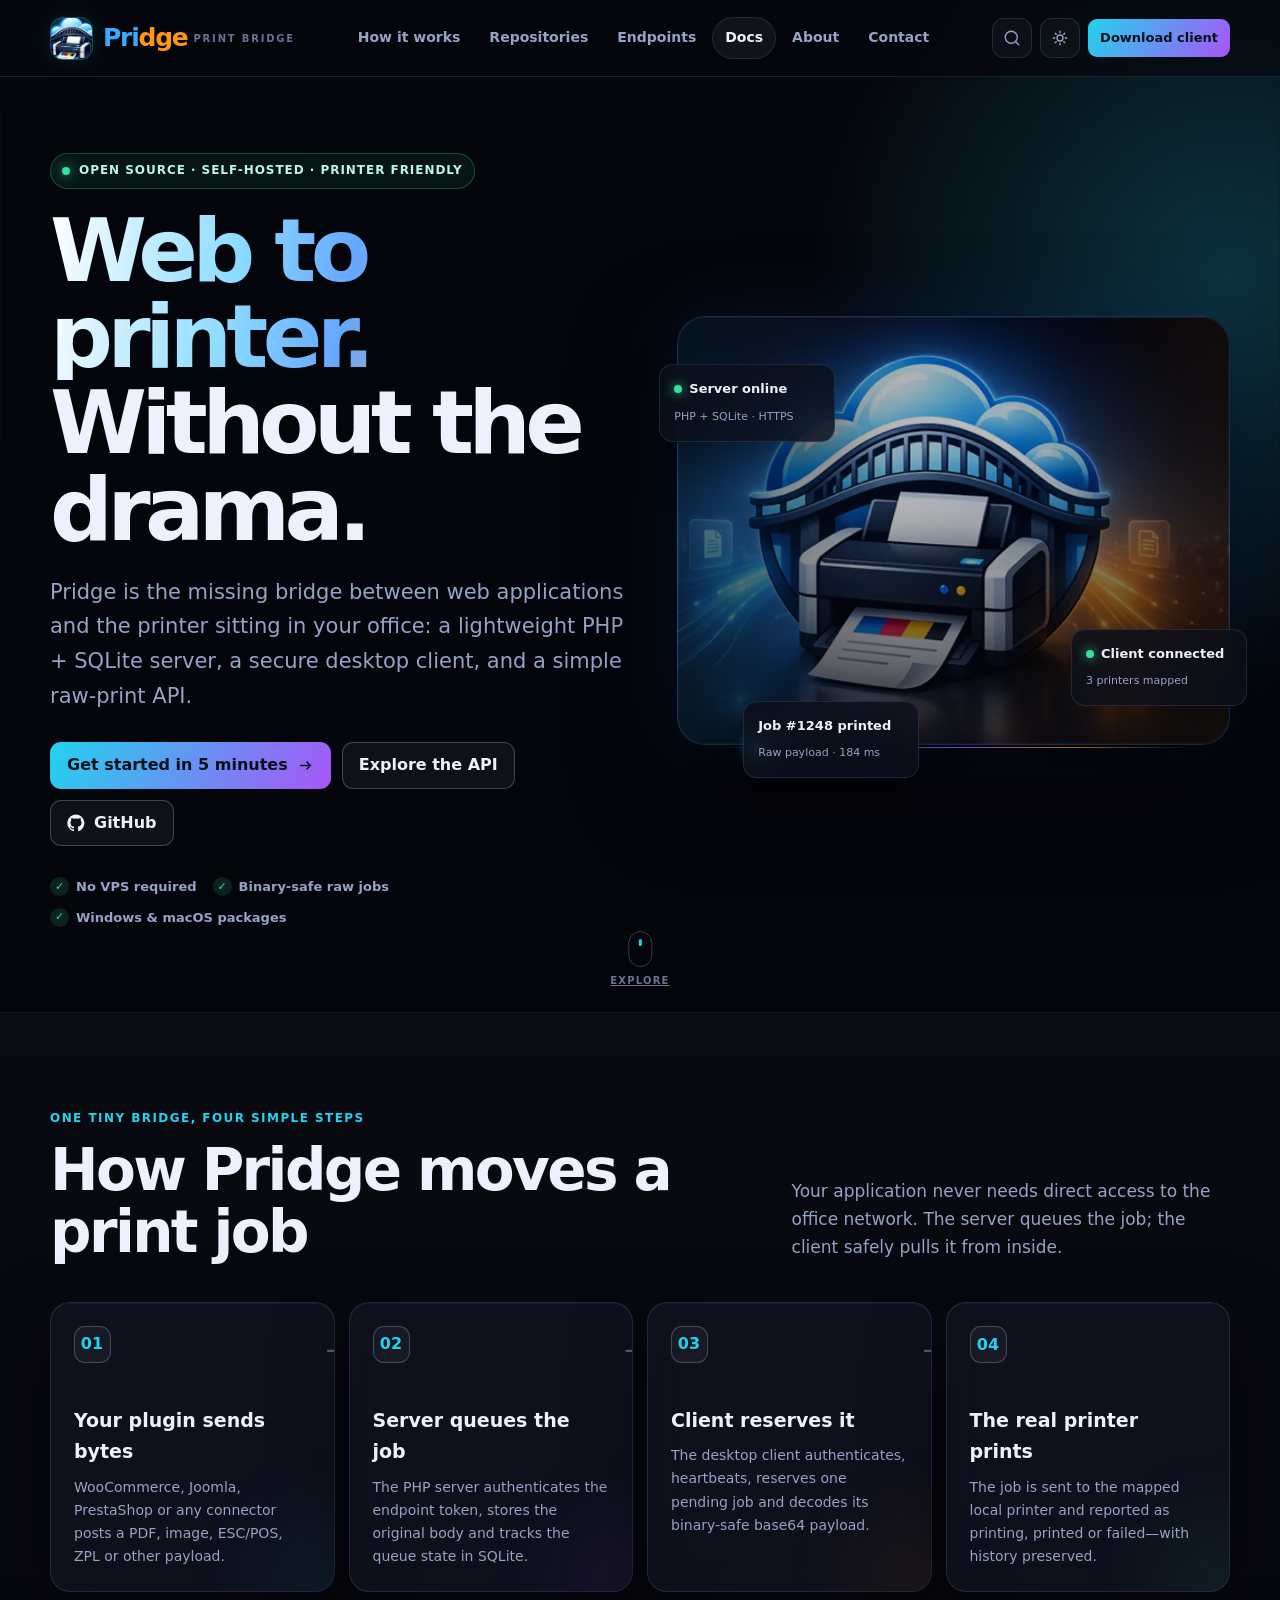
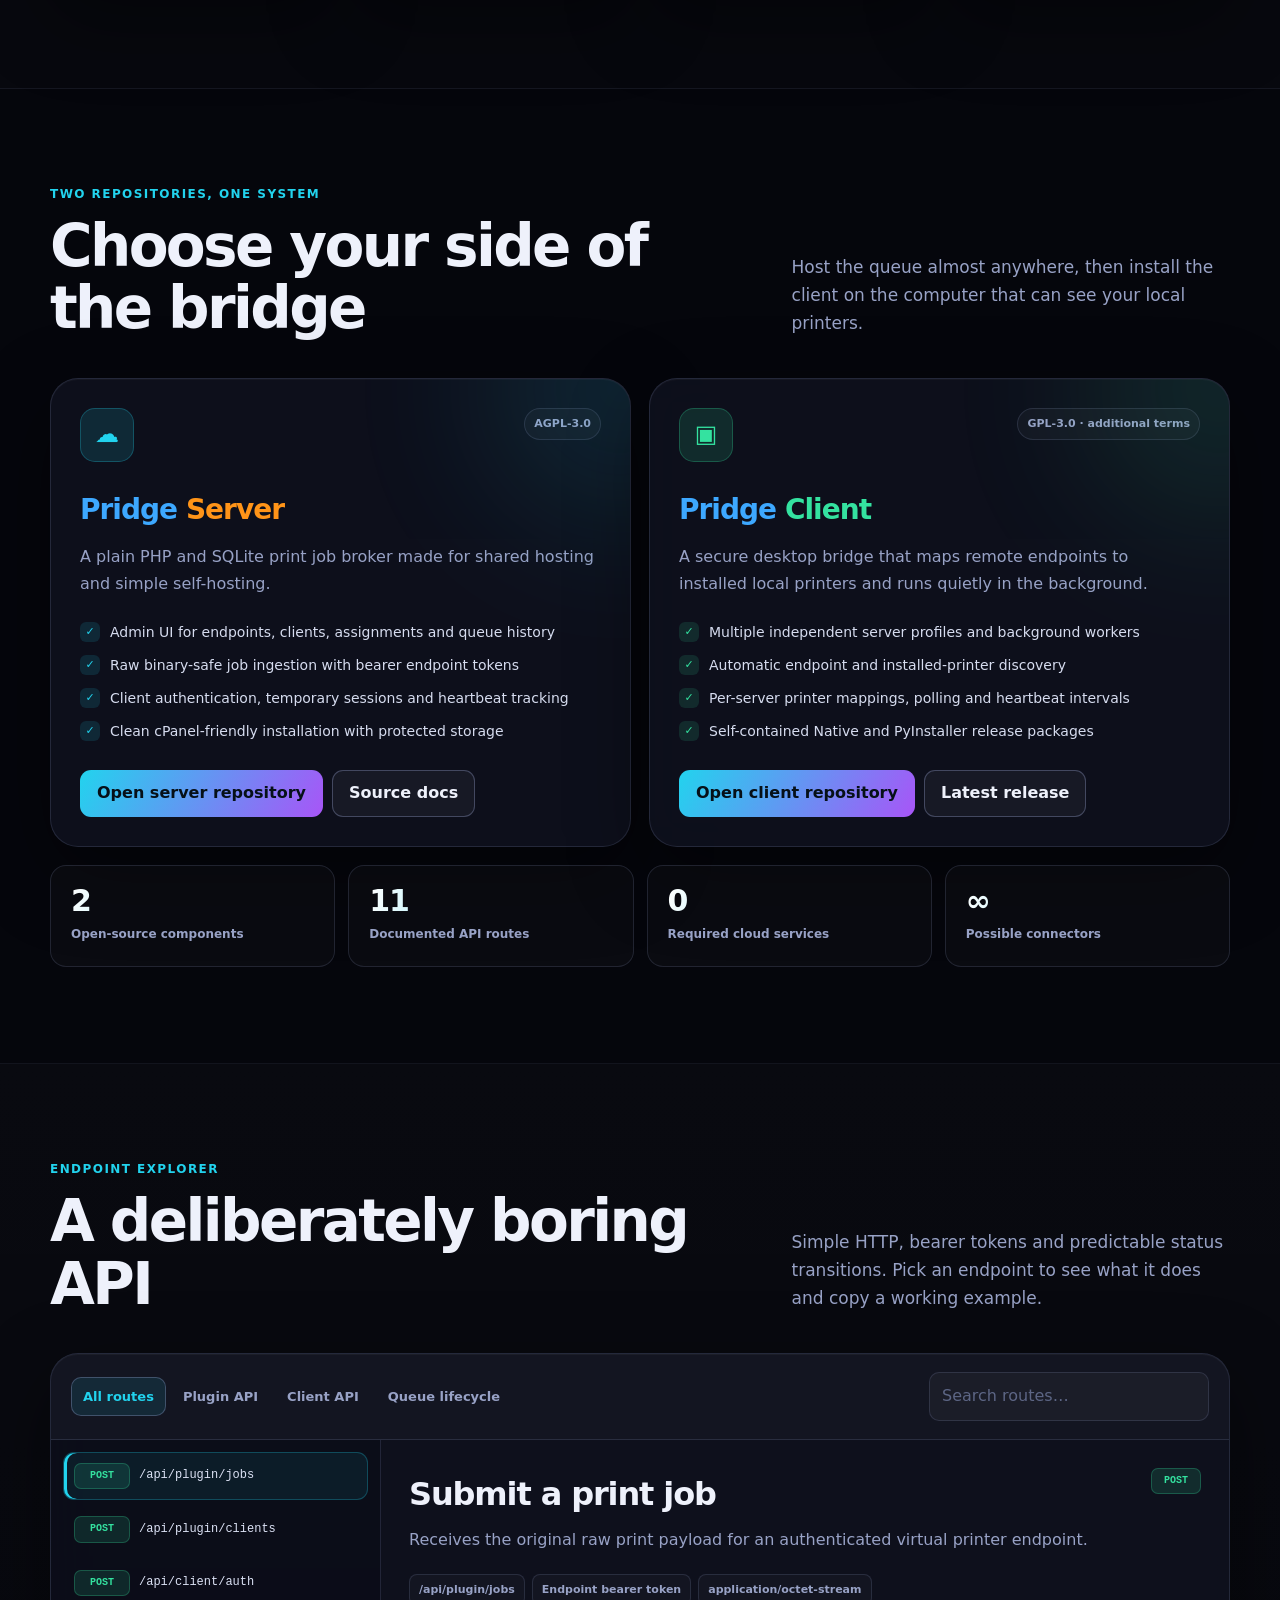
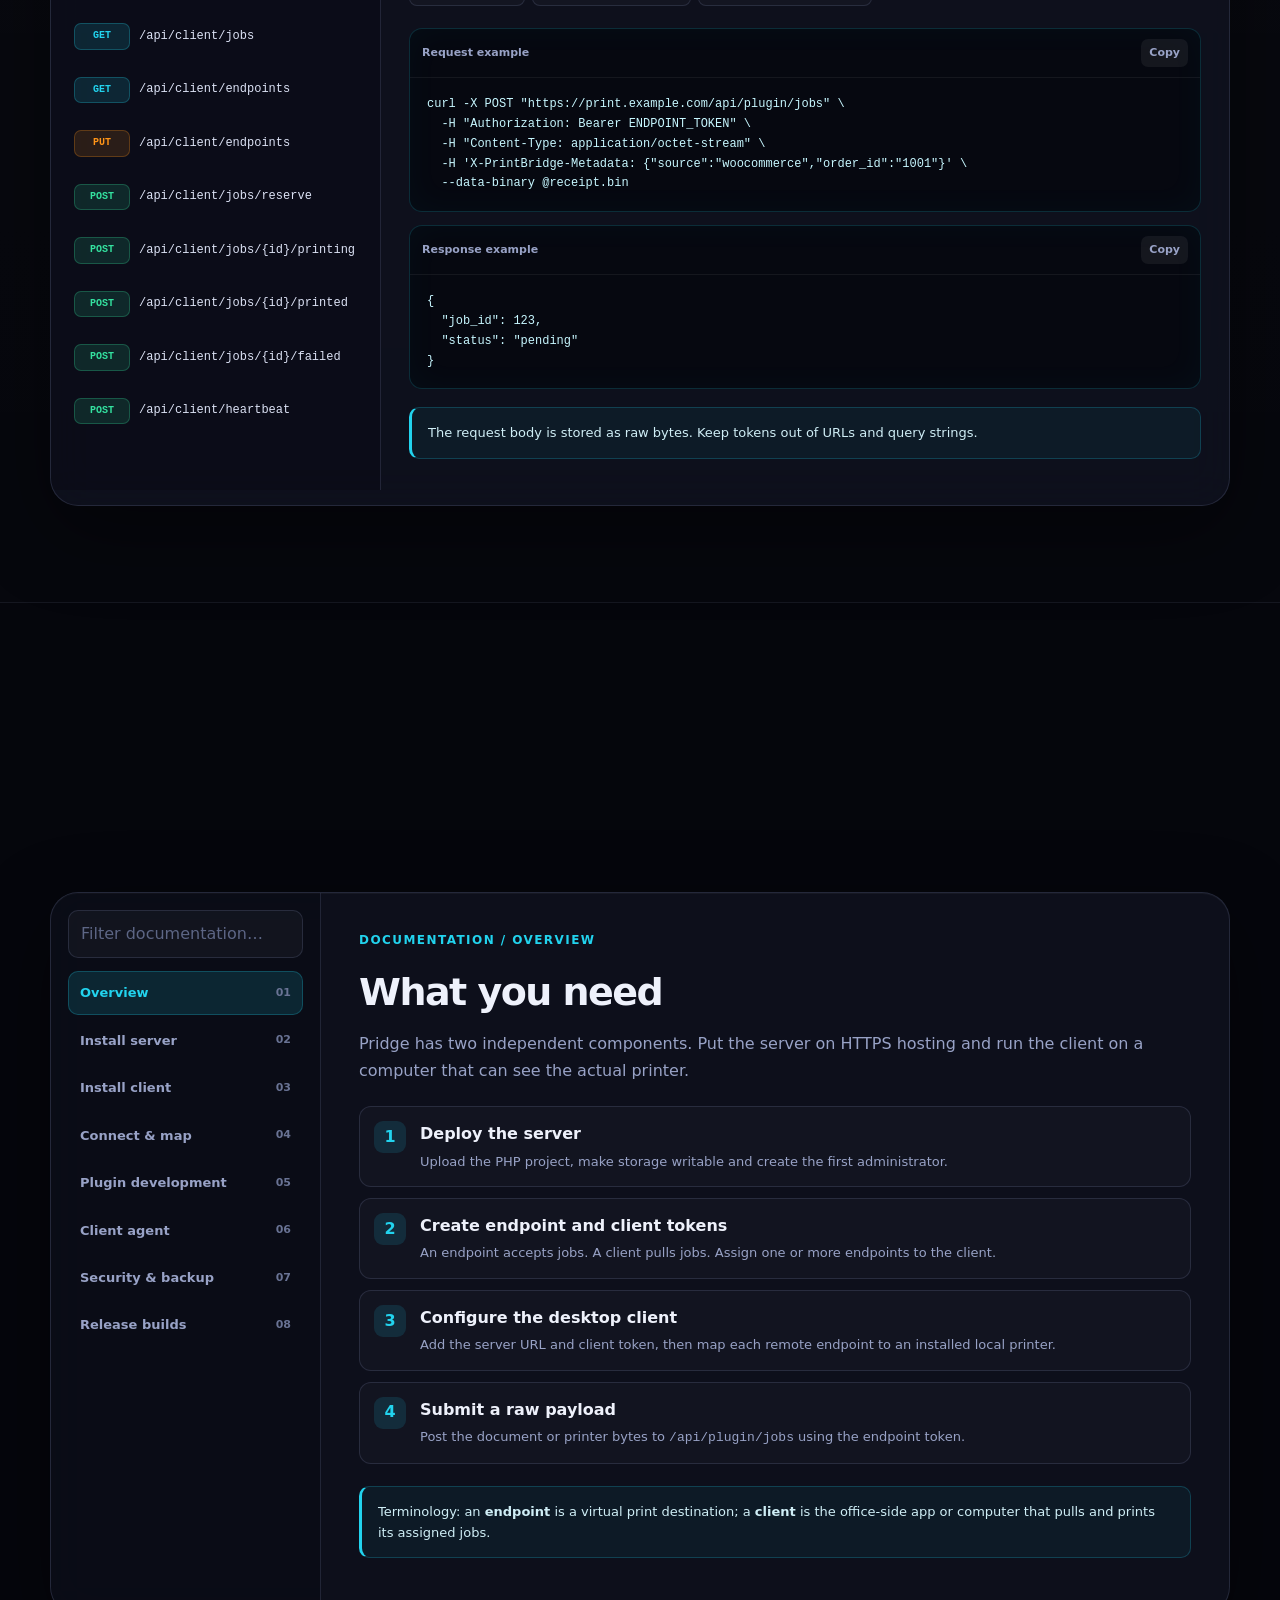
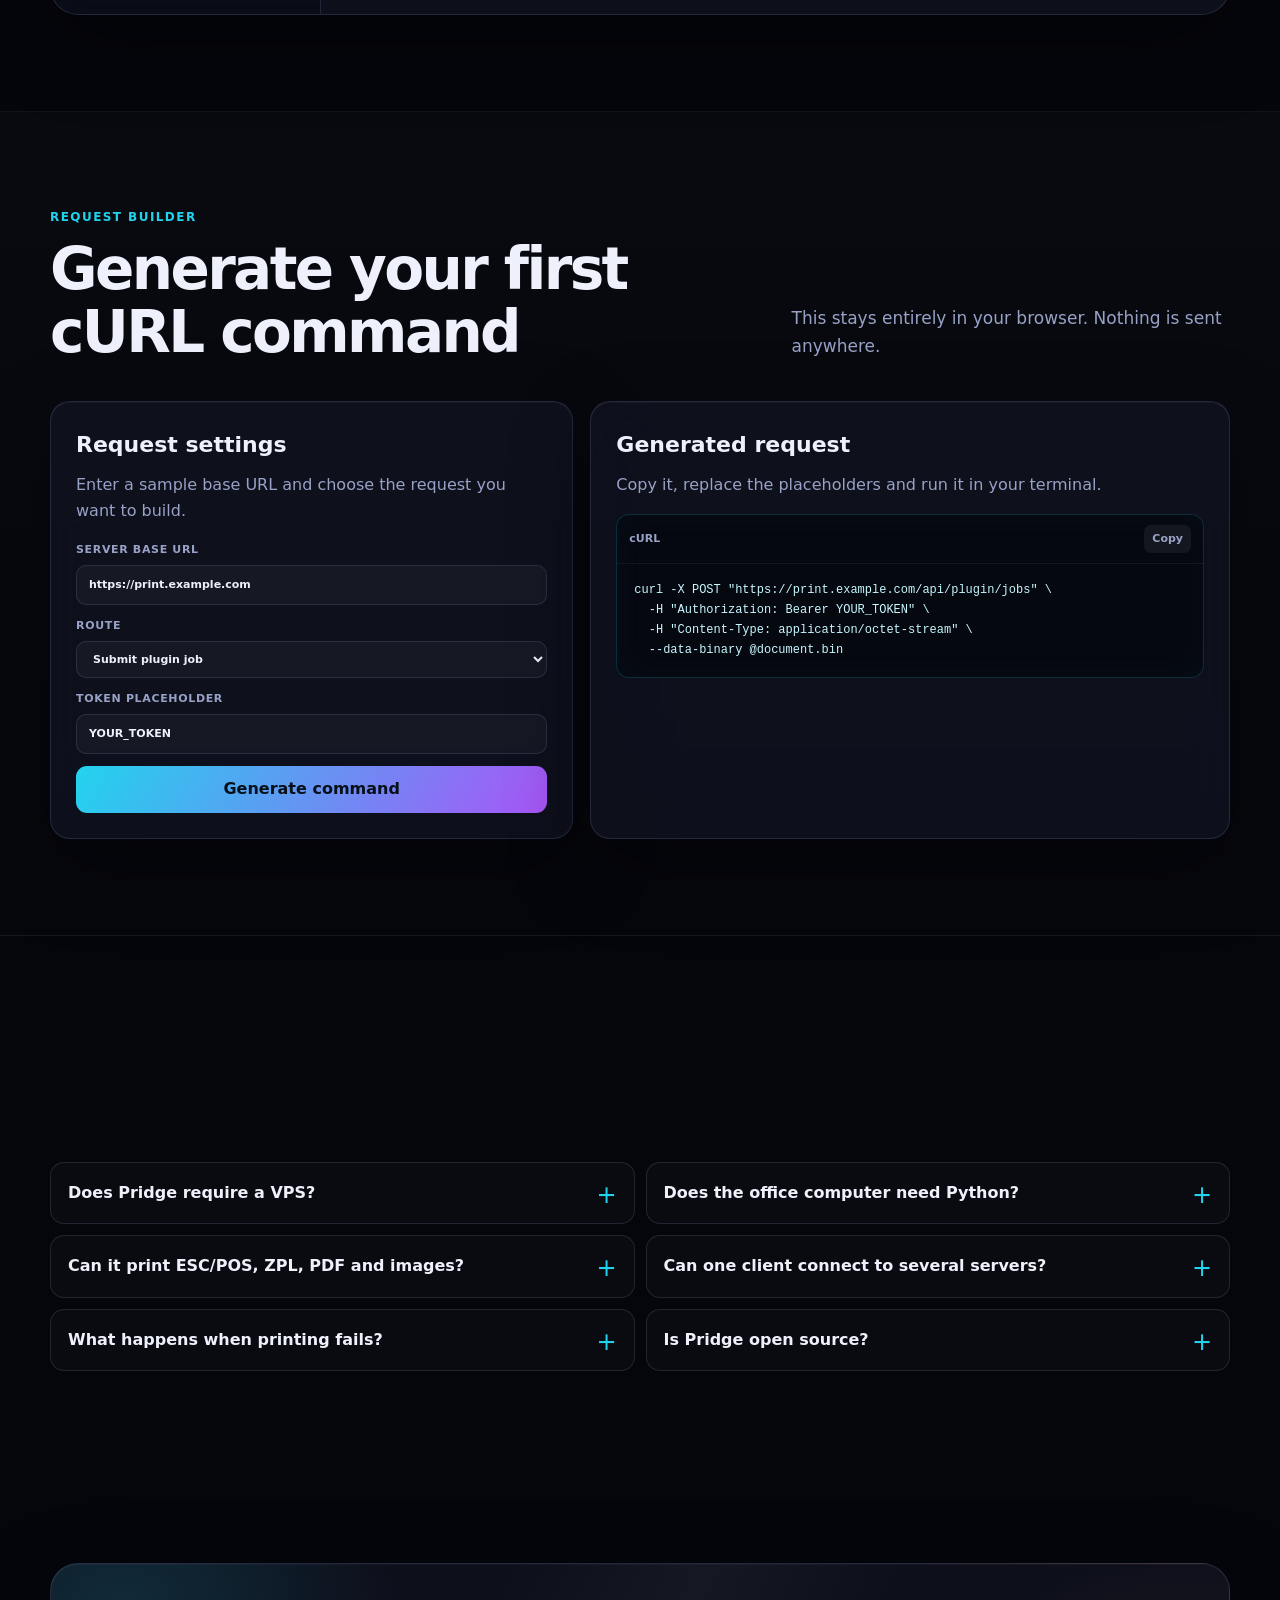
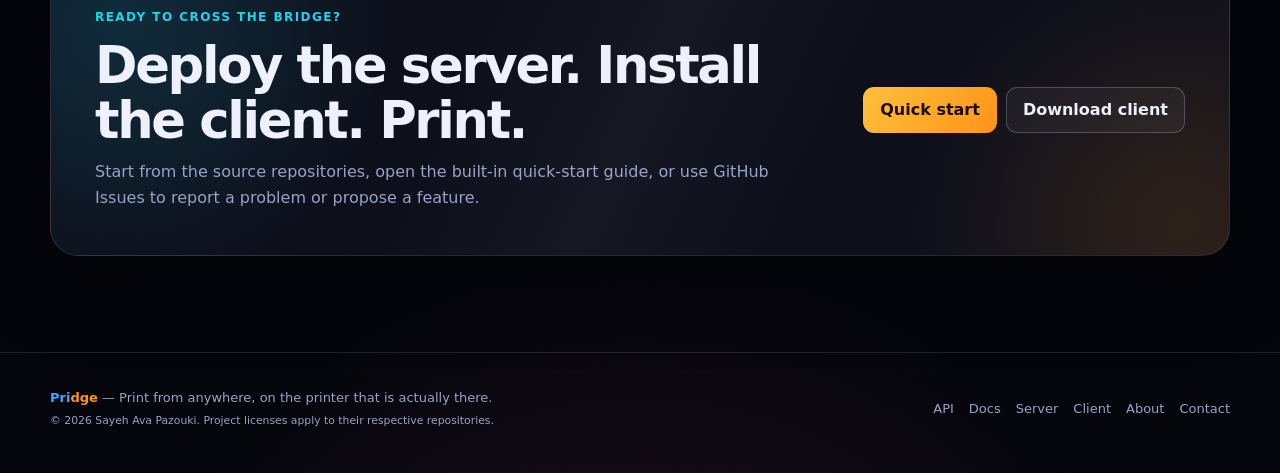
==== commit 4e144315: "refactor: extract embedded website images into assets" ====
--- a/index.html
+++ b/index.html
@@ -84,8 +84,1477 @@
     ]
   }
   </script>
-  <link rel="stylesheet" href="assets/css/pridge.css">
-
+
+  <style>
+    :root {
+      --bg: #05060c;
+      --bg-2: #090b14;
+      --panel: rgba(19, 22, 36, .67);
+      --panel-solid: #111420;
+      --panel-hover: rgba(31, 35, 54, .83);
+      --line: rgba(158, 170, 219, .16);
+      --line-strong: rgba(158, 170, 219, .32);
+      --text: #eef1fb;
+      --muted: #98a2c6;
+      --muted-2: #697394;
+      --blue: #22d3ee;
+      --blue-2: #2387ff;
+      --purple: #a855f7;
+      --pink: #ec4899;
+      --orange: #ff9418;
+      --green: #34e2a0;
+      --yellow: #fbbf24;
+      --red: #ff5d7a;
+      --blue-soft: rgba(34, 211, 238, .13);
+      --orange-soft: rgba(255, 148, 24, .13);
+      --green-soft: rgba(52, 226, 160, .13);
+      --red-soft: rgba(255, 93, 122, .13);
+      --shadow: 0 26px 80px rgba(0, 0, 0, .42);
+      --radius-xl: 28px;
+      --radius-lg: 20px;
+      --radius-md: 14px;
+      --radius-sm: 10px;
+      --max: 1180px;
+    }
+
+    * { box-sizing: border-box; }
+
+    html {
+      background: var(--bg);
+      color: var(--text);
+      scroll-behavior: smooth;
+      scroll-padding-top: 92px;
+    }
+
+    body {
+      margin: 0;
+      min-height: 100vh;
+      overflow-x: hidden;
+      background:
+        radial-gradient(820px circle at 8% -8%, rgba(139, 92, 246, .25), transparent 62%),
+        radial-gradient(720px circle at 96% 4%, rgba(34, 211, 238, .22), transparent 58%),
+        radial-gradient(900px circle at 50% 105%, rgba(236, 72, 153, .13), transparent 62%),
+        var(--bg);
+      color: var(--text);
+      font-family: Inter, ui-sans-serif, system-ui, -apple-system, BlinkMacSystemFont, "Segoe UI", sans-serif;
+      line-height: 1.65;
+      text-rendering: optimizeLegibility;
+      -webkit-font-smoothing: antialiased;
+    }
+
+    body.effects-off .orb,
+    body.effects-off #network,
+    body.effects-off .grid-overlay { display: none; }
+
+    body.modal-open { overflow: hidden; }
+
+    ::selection { background: rgba(34, 211, 238, .38); color: #fff; }
+    ::-webkit-scrollbar { width: 10px; height: 10px; }
+    ::-webkit-scrollbar-track { background: transparent; }
+    ::-webkit-scrollbar-thumb {
+      border-radius: 999px;
+      background: linear-gradient(180deg, var(--blue), var(--purple));
+    }
+
+    a { color: inherit; }
+    button, input, textarea, select { font: inherit; }
+    button { color: inherit; }
+    img { max-width: 100%; }
+
+    .skip-link {
+      position: fixed;
+      top: 10px;
+      left: 10px;
+      z-index: 9999;
+      transform: translateY(-180%);
+      padding: 10px 14px;
+      border-radius: 10px;
+      background: #fff;
+      color: #000;
+      font-weight: 800;
+      text-decoration: none;
+    }
+    .skip-link:focus { transform: translateY(0); }
+
+    #network {
+      position: fixed;
+      inset: 0;
+      z-index: -4;
+      pointer-events: none;
+      opacity: .46;
+    }
+
+    .grid-overlay {
+      position: fixed;
+      inset: 0;
+      z-index: -3;
+      pointer-events: none;
+      opacity: .20;
+      background-image:
+        linear-gradient(rgba(255,255,255,.022) 1px, transparent 1px),
+        linear-gradient(90deg, rgba(255,255,255,.022) 1px, transparent 1px);
+      background-size: 42px 42px;
+      mask-image: linear-gradient(to bottom, #000, transparent 88%);
+    }
+
+    .orb {
+      position: fixed;
+      z-index: -2;
+      border-radius: 50%;
+      filter: blur(80px);
+      pointer-events: none;
+      opacity: .2;
+      animation: orbFloat 18s ease-in-out infinite alternate;
+    }
+    .orb-a { width: 340px; height: 340px; left: -150px; top: 28%; background: var(--purple); }
+    .orb-b { width: 280px; height: 280px; right: -120px; top: 44%; background: var(--blue); animation-delay: -7s; }
+    .orb-c { width: 260px; height: 260px; left: 42%; bottom: -170px; background: var(--orange); animation-delay: -12s; }
+
+    @keyframes orbFloat {
+      to { transform: translate3d(40px, -35px, 0) scale(1.12); }
+    }
+
+    @keyframes fadeUp {
+      from { opacity: 0; transform: translateY(20px); }
+      to { opacity: 1; transform: translateY(0); }
+    }
+
+    @keyframes pulse {
+      0%, 100% { opacity: .45; transform: scale(1); }
+      50% { opacity: 1; transform: scale(1.05); }
+    }
+
+    @keyframes shimmer {
+      from { transform: translateX(-130%); }
+      to { transform: translateX(230%); }
+    }
+
+    @keyframes packet {
+      0% { left: 8%; opacity: 0; transform: scale(.55); }
+      10% { opacity: 1; }
+      90% { opacity: 1; }
+      100% { left: 90%; opacity: 0; transform: scale(1.2); }
+    }
+
+    @keyframes floaty {
+      0%, 100% { transform: translateY(0) rotate(-1deg); }
+      50% { transform: translateY(-10px) rotate(1deg); }
+    }
+
+    @keyframes spin {
+      to { transform: rotate(1turn); }
+    }
+
+    .reveal {
+      opacity: 0;
+      transform: translateY(22px);
+      transition: opacity .7s ease, transform .7s ease;
+    }
+    .reveal.visible { opacity: 1; transform: translateY(0); }
+
+    .container {
+      width: min(calc(100% - 40px), var(--max));
+      margin-inline: auto;
+    }
+
+    .glass {
+      background: var(--panel);
+      border: 1px solid var(--line);
+      box-shadow: var(--shadow), inset 0 1px 0 rgba(255,255,255,.035);
+      backdrop-filter: blur(22px);
+      -webkit-backdrop-filter: blur(22px);
+    }
+
+    .topbar {
+      position: sticky;
+      top: 0;
+      z-index: 100;
+      border-bottom: 1px solid var(--line);
+      background: rgba(6, 7, 13, .72);
+      backdrop-filter: blur(22px);
+      -webkit-backdrop-filter: blur(22px);
+    }
+
+    .topbar-inner {
+      min-height: 76px;
+      display: flex;
+      align-items: center;
+      gap: 24px;
+    }
+
+    .brand {
+      display: inline-flex;
+      align-items: center;
+      gap: 10px;
+      flex-shrink: 0;
+      text-decoration: none;
+      font-weight: 900;
+      letter-spacing: -.05em;
+      font-size: 25px;
+    }
+
+    .brand-icon {
+      position: relative;
+      width: 43px;
+      height: 43px;
+      overflow: hidden;
+      border: 1px solid rgba(34, 211, 238, .28);
+      border-radius: 13px;
+      background:
+        radial-gradient(circle at 35% 25%, rgba(255,255,255,.23), transparent 34%),
+        linear-gradient(145deg, rgba(34, 211, 238, .15), rgba(168, 85, 247, .13));
+      box-shadow: 0 0 28px rgba(34, 211, 238, .12);
+    }
+    .brand-icon img {
+      width: 54px;
+      max-width: none;
+      position: absolute;
+      left: -5px;
+      top: -2px;
+      filter: saturate(1.05) contrast(1.03);
+    }
+
+    .word-pri { color: #3da8ff; }
+    .word-dge { color: var(--orange); }
+    .brand-mini {
+      margin-left: -4px;
+      color: var(--muted-2);
+      font-size: 10px;
+      font-weight: 800;
+      letter-spacing: .18em;
+      text-transform: uppercase;
+      transform: translateY(1px);
+    }
+
+    .nav {
+      display: flex;
+      align-items: center;
+      justify-content: center;
+      gap: 3px;
+      flex: 1;
+    }
+
+    .nav a,
+    .nav button {
+      border: 0;
+      border-radius: 999px;
+      background: transparent;
+      color: var(--muted);
+      cursor: pointer;
+      font-size: 14px;
+      font-weight: 720;
+      padding: 9px 13px;
+      text-decoration: none;
+      transition: .18s ease;
+    }
+
+    .nav a:hover,
+    .nav a.active,
+    .nav button:hover {
+      color: var(--text);
+      background: rgba(255,255,255,.05);
+      box-shadow: inset 0 0 0 1px var(--line);
+    }
+
+    .nav-actions {
+      display: flex;
+      align-items: center;
+      gap: 8px;
+      flex-shrink: 0;
+    }
+
+    .icon-button {
+      width: 40px;
+      height: 40px;
+      display: inline-grid;
+      place-items: center;
+      border: 1px solid var(--line);
+      border-radius: 12px;
+      background: rgba(255,255,255,.035);
+      color: var(--muted);
+      cursor: pointer;
+      transition: .18s ease;
+    }
+    .icon-button:hover {
+      color: var(--text);
+      border-color: var(--line-strong);
+      background: var(--panel-hover);
+      transform: translateY(-1px);
+    }
+
+    .menu-button { display: none; }
+
+    .button {
+      position: relative;
+      overflow: hidden;
+      min-height: 43px;
+      display: inline-flex;
+      align-items: center;
+      justify-content: center;
+      gap: 9px;
+      padding: 10px 17px;
+      border: 0;
+      border-radius: 11px;
+      background: linear-gradient(120deg, var(--blue), var(--purple));
+      color: #061018;
+      cursor: pointer;
+      font-weight: 850;
+      text-decoration: none;
+      transition: transform .14s ease, filter .2s ease, box-shadow .2s ease;
+    }
+    .button::after {
+      content: "";
+      position: absolute;
+      inset: -30%;
+      width: 40%;
+      transform: translateX(-130%);
+      background: linear-gradient(90deg, transparent, rgba(255,255,255,.38), transparent);
+      rotate: 15deg;
+    }
+    .button:hover {
+      transform: translateY(-2px);
+      filter: brightness(1.07);
+      box-shadow: 0 12px 34px -10px rgba(34, 211, 238, .65);
+    }
+    .button:hover::after { animation: shimmer .75s ease; }
+    .button:active { transform: translateY(0); }
+    .button:focus-visible,
+    .icon-button:focus-visible,
+    .tab:focus-visible,
+    .endpoint-item:focus-visible {
+      outline: 2px solid var(--blue);
+      outline-offset: 3px;
+    }
+
+    .button-secondary {
+      background: rgba(255,255,255,.045);
+      box-shadow: inset 0 0 0 1px var(--line-strong);
+      color: var(--text);
+    }
+    .button-secondary:hover {
+      box-shadow: inset 0 0 0 1px var(--line-strong), 0 12px 30px -14px rgba(34,211,238,.5);
+    }
+
+    .button-orange {
+      background: linear-gradient(120deg, #ffbf3c, var(--orange));
+      color: #1b0d00;
+    }
+
+    .button-small {
+      min-height: 36px;
+      padding: 8px 12px;
+      border-radius: 9px;
+      font-size: 13px;
+    }
+
+    .kbd {
+      padding: 2px 7px;
+      border: 1px solid var(--line-strong);
+      border-bottom-width: 2px;
+      border-radius: 6px;
+      color: var(--muted);
+      background: rgba(255,255,255,.04);
+      font-family: ui-monospace, SFMono-Regular, Menlo, monospace;
+      font-size: 11px;
+    }
+
+    .hero {
+      position: relative;
+      min-height: calc(100vh - 76px);
+      display: grid;
+      align-items: center;
+      padding: 76px 0 84px;
+    }
+
+    .hero-layout {
+      display: grid;
+      grid-template-columns: minmax(0, 1.02fr) minmax(430px, .98fr);
+      align-items: center;
+      gap: 52px;
+    }
+
+    .eyebrow {
+      width: fit-content;
+      display: inline-flex;
+      align-items: center;
+      gap: 9px;
+      margin-bottom: 19px;
+      padding: 7px 11px;
+      border: 1px solid rgba(52, 226, 160, .28);
+      border-radius: 999px;
+      background: rgba(52, 226, 160, .07);
+      color: #baf9df;
+      font-size: 12px;
+      font-weight: 800;
+      letter-spacing: .08em;
+      text-transform: uppercase;
+    }
+    .eyebrow-dot {
+      width: 8px;
+      height: 8px;
+      border-radius: 50%;
+      background: var(--green);
+      box-shadow: 0 0 14px var(--green);
+      animation: pulse 1.8s ease-in-out infinite;
+    }
+
+    h1, h2, h3, p { margin-top: 0; }
+    h1 {
+      max-width: 760px;
+      margin-bottom: 22px;
+      font-size: clamp(48px, 7vw, 88px);
+      line-height: .98;
+      letter-spacing: -.065em;
+    }
+    .gradient-title {
+      display: inline-block;
+      color: transparent;
+      background: linear-gradient(100deg, #ffffff 0%, #8ddcff 32%, #65a7ff 52%, #ffb33b 81%, #ff7b17 100%);
+      -webkit-background-clip: text;
+      background-clip: text;
+    }
+
+    .hero-copy {
+      max-width: 660px;
+      margin-bottom: 29px;
+      color: var(--muted);
+      font-size: clamp(17px, 2vw, 21px);
+      line-height: 1.65;
+    }
+
+    .hero-actions {
+      display: flex;
+      align-items: center;
+      flex-wrap: wrap;
+      gap: 11px;
+      margin-bottom: 30px;
+    }
+
+    .trust-row {
+      display: flex;
+      align-items: center;
+      flex-wrap: wrap;
+      gap: 9px 16px;
+      color: var(--muted);
+      font-size: 13px;
+      font-weight: 650;
+    }
+    .trust-item { display: inline-flex; align-items: center; gap: 7px; }
+    .trust-check {
+      width: 19px;
+      height: 19px;
+      display: inline-grid;
+      place-items: center;
+      border-radius: 50%;
+      color: var(--green);
+      background: var(--green-soft);
+      font-size: 11px;
+      font-weight: 900;
+    }
+
+    .hero-visual {
+      position: relative;
+      min-height: 500px;
+      transform-style: preserve-3d;
+      perspective: 1000px;
+    }
+
+    .hero-frame {
+      position: absolute;
+      inset: 26px 0 45px;
+      overflow: hidden;
+      border: 1px solid rgba(92, 146, 255, .26);
+      border-radius: var(--radius-xl);
+      background:
+        linear-gradient(180deg, rgba(5,6,12,.02), rgba(5,6,12,.66)),
+        url("assets/images/hero-network.webp") center / cover no-repeat;
+      box-shadow:
+        0 36px 100px rgba(0,0,0,.5),
+        0 0 80px rgba(31, 112, 255, .12),
+        inset 0 1px 0 rgba(255,255,255,.06);
+      animation: floaty 7s ease-in-out infinite;
+      transition: transform .22s ease;
+    }
+    .hero-frame::before {
+      content: "";
+      position: absolute;
+      inset: 0;
+      background:
+        linear-gradient(90deg, rgba(34,211,238,.06), transparent 30%, transparent 70%, rgba(255,148,24,.06)),
+        radial-gradient(circle at 50% 54%, transparent 20%, rgba(5,6,12,.52) 88%);
+      pointer-events: none;
+    }
+    .hero-frame::after {
+      content: "";
+      position: absolute;
+      inset: 0;
+      border-radius: inherit;
+      box-shadow: inset 0 0 0 1px rgba(255,255,255,.03);
+      pointer-events: none;
+    }
+
+    .floating-card {
+      position: absolute;
+      z-index: 3;
+      min-width: 176px;
+      padding: 13px 14px;
+      border: 1px solid var(--line);
+      border-radius: 14px;
+      background: rgba(12, 15, 26, .82);
+      box-shadow: 0 20px 45px rgba(0,0,0,.34);
+      backdrop-filter: blur(16px);
+    }
+    .floating-card strong {
+      display: block;
+      margin-bottom: 2px;
+      font-size: 13px;
+    }
+    .floating-card span { color: var(--muted); font-size: 11px; }
+    .floating-card .signal {
+      width: 8px; height: 8px; display: inline-block; margin-right: 7px;
+      border-radius: 50%; background: var(--green); box-shadow: 0 0 12px var(--green);
+    }
+
+    .float-a { left: -18px; top: 74px; animation: floaty 6s ease-in-out infinite -1s; }
+    .float-b { right: -17px; bottom: 84px; animation: floaty 7.5s ease-in-out infinite -3s; }
+    .float-c { left: 66px; bottom: 12px; animation: floaty 8s ease-in-out infinite -5s; }
+
+    .packet-line {
+      position: absolute;
+      left: 7%;
+      right: 7%;
+      bottom: 42px;
+      z-index: 2;
+      height: 1px;
+      background: linear-gradient(90deg, transparent, rgba(34,211,238,.6), rgba(168,85,247,.7), rgba(255,148,24,.7), transparent);
+    }
+    .packet-line i {
+      position: absolute;
+      top: -4px;
+      left: 8%;
+      width: 9px;
+      height: 9px;
+      border-radius: 50%;
+      background: #fff;
+      box-shadow: 0 0 15px 4px rgba(34,211,238,.65);
+      animation: packet 4.2s linear infinite;
+    }
+    .packet-line i:nth-child(2) { animation-delay: -1.4s; }
+    .packet-line i:nth-child(3) { animation-delay: -2.8s; }
+
+    .scroll-cue {
+      position: absolute;
+      left: 50%;
+      bottom: 22px;
+      transform: translateX(-50%);
+      display: grid;
+      place-items: center;
+      gap: 6px;
+      color: var(--muted-2);
+      font-size: 10px;
+      font-weight: 800;
+      letter-spacing: .12em;
+      text-transform: uppercase;
+    }
+    .mouse {
+      width: 24px;
+      height: 36px;
+      border: 1px solid var(--line-strong);
+      border-radius: 999px;
+      position: relative;
+    }
+    .mouse::after {
+      content: "";
+      position: absolute;
+      width: 3px;
+      height: 7px;
+      top: 7px;
+      left: 50%;
+      translate: -50% 0;
+      border-radius: 99px;
+      background: var(--blue);
+      animation: pulse 1.7s ease-in-out infinite;
+    }
+
+    .section {
+      position: relative;
+      padding: 96px 0;
+    }
+
+    .section-muted {
+      border-block: 1px solid rgba(158,170,219,.08);
+      background: linear-gradient(180deg, rgba(255,255,255,.018), rgba(255,255,255,.006));
+    }
+
+    .section-heading {
+      display: grid;
+      grid-template-columns: minmax(0, .8fr) minmax(280px, .5fr);
+      align-items: end;
+      gap: 40px;
+      margin-bottom: 38px;
+    }
+    .kicker {
+      margin-bottom: 10px;
+      color: var(--blue);
+      font-size: 12px;
+      font-weight: 850;
+      letter-spacing: .12em;
+      text-transform: uppercase;
+    }
+    h2 {
+      margin-bottom: 0;
+      font-size: clamp(34px, 4.7vw, 58px);
+      line-height: 1.08;
+      letter-spacing: -.045em;
+    }
+    .section-lead {
+      margin-bottom: 3px;
+      color: var(--muted);
+      font-size: 17px;
+    }
+
+    .architecture {
+      display: grid;
+      grid-template-columns: repeat(4, 1fr);
+      gap: 14px;
+    }
+    .arch-card {
+      position: relative;
+      overflow: hidden;
+      min-height: 250px;
+      padding: 23px;
+      border-radius: var(--radius-lg);
+      transition: transform .2s ease, border-color .2s ease, box-shadow .2s ease;
+    }
+    .arch-card:hover {
+      transform: translateY(-5px);
+      border-color: var(--line-strong);
+      box-shadow: 0 26px 65px rgba(0,0,0,.36), 0 0 36px -18px rgba(34,211,238,.6);
+    }
+    .arch-number {
+      display: inline-grid;
+      place-items: center;
+      width: 37px;
+      height: 37px;
+      margin-bottom: 42px;
+      border: 1px solid var(--line-strong);
+      border-radius: 11px;
+      background: rgba(255,255,255,.04);
+      color: var(--blue);
+      font-weight: 900;
+    }
+    .arch-card h3 { margin-bottom: 8px; font-size: 19px; }
+    .arch-card p { margin: 0; color: var(--muted); font-size: 14px; }
+    .arch-card::after {
+      content: "→";
+      position: absolute;
+      right: -14px;
+      top: 26px;
+      z-index: 4;
+      color: rgba(255,255,255,.34);
+      font-size: 26px;
+      font-weight: 300;
+    }
+    .arch-card:last-child::after { display: none; }
+    .arch-glow {
+      position: absolute;
+      width: 110px;
+      height: 110px;
+      right: -48px;
+      bottom: -48px;
+      border-radius: 50%;
+      background: var(--blue);
+      filter: blur(52px);
+      opacity: .12;
+    }
+    .arch-card:nth-child(2) .arch-glow { background: var(--purple); }
+    .arch-card:nth-child(3) .arch-glow { background: var(--orange); }
+    .arch-card:nth-child(4) .arch-glow { background: var(--green); }
+
+    .repo-grid {
+      display: grid;
+      grid-template-columns: repeat(2, 1fr);
+      gap: 18px;
+    }
+
+    .repo-card {
+      position: relative;
+      overflow: hidden;
+      min-height: 430px;
+      padding: 29px;
+      border-radius: var(--radius-xl);
+      transition: .25s ease;
+    }
+    .repo-card:hover {
+      transform: translateY(-5px);
+      border-color: var(--line-strong);
+    }
+    .repo-card::before {
+      content: "";
+      position: absolute;
+      width: 260px;
+      height: 260px;
+      right: -120px;
+      top: -120px;
+      border-radius: 50%;
+      background: var(--blue);
+      filter: blur(80px);
+      opacity: .13;
+    }
+    .repo-card.client::before { background: var(--green); }
+    .repo-top {
+      display: flex;
+      align-items: flex-start;
+      justify-content: space-between;
+      gap: 20px;
+      margin-bottom: 25px;
+    }
+    .repo-icon {
+      width: 54px;
+      height: 54px;
+      display: grid;
+      place-items: center;
+      border: 1px solid rgba(34,211,238,.25);
+      border-radius: 15px;
+      background: var(--blue-soft);
+      color: var(--blue);
+      font-size: 24px;
+    }
+    .client .repo-icon {
+      border-color: rgba(52,226,160,.25);
+      background: var(--green-soft);
+      color: var(--green);
+    }
+    .repo-chip {
+      padding: 6px 9px;
+      border: 1px solid var(--line);
+      border-radius: 999px;
+      background: rgba(255,255,255,.03);
+      color: var(--muted);
+      font-size: 11px;
+      font-weight: 750;
+    }
+    .repo-card h3 {
+      margin-bottom: 11px;
+      font-size: 28px;
+      letter-spacing: -.035em;
+    }
+    .repo-card > p { color: var(--muted); }
+    .feature-list {
+      display: grid;
+      gap: 10px;
+      margin: 24px 0 27px;
+      padding: 0;
+      list-style: none;
+    }
+    .feature-list li {
+      display: flex;
+      align-items: flex-start;
+      gap: 10px;
+      color: #d6dcef;
+      font-size: 14px;
+    }
+    .feature-list li::before {
+      content: "✓";
+      width: 20px;
+      height: 20px;
+      display: inline-grid;
+      place-items: center;
+      flex: 0 0 20px;
+      margin-top: 1px;
+      border-radius: 6px;
+      background: var(--blue-soft);
+      color: var(--blue);
+      font-size: 11px;
+      font-weight: 900;
+    }
+    .client .feature-list li::before { background: var(--green-soft); color: var(--green); }
+    .repo-actions { display: flex; flex-wrap: wrap; gap: 9px; }
+
+    .stats {
+      display: grid;
+      grid-template-columns: repeat(4, 1fr);
+      gap: 13px;
+      margin-top: 18px;
+    }
+    .stat {
+      padding: 20px;
+      border: 1px solid var(--line);
+      border-radius: 16px;
+      background: rgba(255,255,255,.025);
+    }
+    .stat strong {
+      display: block;
+      margin-bottom: 4px;
+      color: transparent;
+      background: linear-gradient(110deg, #fff, var(--blue));
+      -webkit-background-clip: text;
+      background-clip: text;
+      font-size: 30px;
+      line-height: 1;
+      letter-spacing: -.04em;
+    }
+    .stat span { color: var(--muted); font-size: 12px; font-weight: 700; }
+
+    .api-shell {
+      overflow: hidden;
+      border-radius: var(--radius-xl);
+    }
+
+    .api-top {
+      display: flex;
+      align-items: center;
+      justify-content: space-between;
+      gap: 18px;
+      padding: 18px 20px;
+      border-bottom: 1px solid var(--line);
+      background: rgba(255,255,255,.018);
+    }
+
+    .tabs { display: flex; gap: 5px; flex-wrap: wrap; }
+    .tab {
+      border: 1px solid transparent;
+      border-radius: 10px;
+      background: transparent;
+      color: var(--muted);
+      cursor: pointer;
+      padding: 8px 11px;
+      font-size: 13px;
+      font-weight: 780;
+      transition: .16s ease;
+    }
+    .tab:hover { color: var(--text); background: rgba(255,255,255,.035); }
+    .tab.active {
+      border-color: var(--line-strong);
+      background: rgba(34,211,238,.1);
+      color: var(--blue);
+    }
+
+    .api-search {
+      width: min(280px, 100%);
+      position: relative;
+    }
+    .api-search input,
+    .doc-search input,
+    .contact-form input,
+    .contact-form textarea,
+    .try-form input,
+    .try-form select {
+      width: 100%;
+      border: 1px solid var(--line);
+      border-radius: 10px;
+      background: rgba(255,255,255,.035);
+      color: var(--text);
+      padding: 10px 12px;
+      outline: none;
+      transition: .16s ease;
+    }
+    .api-search input:focus,
+    .doc-search input:focus,
+    .contact-form input:focus,
+    .contact-form textarea:focus,
+    .try-form input:focus,
+    .try-form select:focus {
+      border-color: var(--blue);
+      box-shadow: 0 0 0 3px var(--blue-soft);
+      background: rgba(34,211,238,.045);
+    }
+    input::placeholder, textarea::placeholder { color: #5d6685; }
+    select option { background: var(--panel-solid); }
+
+    .api-grid {
+      min-height: 560px;
+      display: grid;
+      grid-template-columns: 330px minmax(0, 1fr);
+    }
+
+    .endpoint-list {
+      max-height: 650px;
+      overflow: auto;
+      padding: 12px;
+      border-right: 1px solid var(--line);
+      background: rgba(4,6,12,.26);
+    }
+
+    .endpoint-item {
+      width: 100%;
+      display: grid;
+      grid-template-columns: 56px 1fr;
+      align-items: center;
+      gap: 9px;
+      margin-bottom: 5px;
+      padding: 10px;
+      border: 1px solid transparent;
+      border-radius: 11px;
+      background: transparent;
+      text-align: left;
+      cursor: pointer;
+      transition: .16s ease;
+    }
+    .endpoint-item:hover { background: rgba(255,255,255,.035); border-color: var(--line); }
+    .endpoint-item.active {
+      background: rgba(34,211,238,.075);
+      border-color: rgba(34,211,238,.26);
+      box-shadow: inset 3px 0 0 var(--blue);
+    }
+    .endpoint-item.hidden { display: none; }
+    .method {
+      display: inline-grid;
+      place-items: center;
+      min-width: 50px;
+      padding: 4px 6px;
+      border: 1px solid;
+      border-radius: 7px;
+      font-family: ui-monospace, SFMono-Regular, Menlo, monospace;
+      font-size: 10px;
+      font-weight: 900;
+    }
+    .method.post { color: var(--green); background: var(--green-soft); border-color: rgba(52,226,160,.25); }
+    .method.get { color: var(--blue); background: var(--blue-soft); border-color: rgba(34,211,238,.25); }
+    .method.put { color: var(--orange); background: var(--orange-soft); border-color: rgba(255,148,24,.25); }
+    .endpoint-path {
+      overflow: hidden;
+      color: #dce2f5;
+      font-family: ui-monospace, SFMono-Regular, Menlo, monospace;
+      font-size: 12px;
+      text-overflow: ellipsis;
+      white-space: nowrap;
+    }
+
+    .endpoint-detail {
+      min-width: 0;
+      padding: 28px;
+    }
+    .endpoint-heading {
+      display: flex;
+      justify-content: space-between;
+      align-items: flex-start;
+      gap: 20px;
+      margin-bottom: 20px;
+    }
+    .endpoint-heading h3 {
+      margin-bottom: 7px;
+      font-size: clamp(23px, 3vw, 32px);
+      letter-spacing: -.035em;
+    }
+    .endpoint-heading p { color: var(--muted); margin-bottom: 0; }
+    .endpoint-meta { display: flex; flex-wrap: wrap; gap: 7px; margin-bottom: 22px; }
+    .meta-chip {
+      padding: 6px 9px;
+      border: 1px solid var(--line);
+      border-radius: 8px;
+      background: rgba(255,255,255,.025);
+      color: var(--muted);
+      font-size: 11px;
+      font-weight: 700;
+    }
+    .code-panel {
+      overflow: hidden;
+      margin-top: 13px;
+      border: 1px solid rgba(34,211,238,.18);
+      border-radius: 13px;
+      background: #060810;
+      box-shadow: inset 0 0 34px rgba(34,211,238,.035);
+    }
+    .code-head {
+      display: flex;
+      align-items: center;
+      justify-content: space-between;
+      gap: 16px;
+      padding: 10px 12px;
+      border-bottom: 1px solid rgba(255,255,255,.06);
+      color: var(--muted);
+      font-size: 11px;
+      font-weight: 750;
+    }
+    pre {
+      margin: 0;
+      padding: 17px;
+      overflow: auto;
+      color: #c7f7ff;
+      font-family: ui-monospace, SFMono-Regular, Menlo, Consolas, monospace;
+      font-size: 12px;
+      line-height: 1.65;
+      white-space: pre;
+    }
+    .copy-code {
+      border: 0;
+      border-radius: 7px;
+      background: rgba(255,255,255,.06);
+      color: var(--muted);
+      cursor: pointer;
+      padding: 5px 8px;
+      font-size: 11px;
+      font-weight: 800;
+    }
+    .copy-code:hover { color: var(--text); background: rgba(255,255,255,.1); }
+
+    .lifecycle {
+      display: flex;
+      align-items: center;
+      gap: 8px;
+      flex-wrap: wrap;
+      padding: 18px;
+      border: 1px solid var(--line);
+      border-radius: 14px;
+      background: rgba(255,255,255,.022);
+    }
+    .life {
+      padding: 8px 11px;
+      border: 1px solid var(--line);
+      border-radius: 999px;
+      background: rgba(255,255,255,.03);
+      color: var(--muted);
+      font-size: 12px;
+      font-weight: 800;
+    }
+    .life.pending { color: var(--yellow); border-color: rgba(251,191,36,.28); background: rgba(251,191,36,.08); }
+    .life.reserved, .life.printing { color: var(--blue); border-color: rgba(34,211,238,.28); background: var(--blue-soft); }
+    .life.printed { color: var(--green); border-color: rgba(52,226,160,.28); background: var(--green-soft); }
+    .life.failed { color: var(--red); border-color: rgba(255,93,122,.28); background: var(--red-soft); }
+    .life-arrow { color: var(--muted-2); }
+
+    .docs-shell {
+      display: grid;
+      grid-template-columns: 270px minmax(0, 1fr);
+      min-height: 650px;
+      overflow: hidden;
+      border-radius: var(--radius-xl);
+    }
+
+    .docs-side {
+      padding: 17px;
+      border-right: 1px solid var(--line);
+      background: rgba(4,6,12,.3);
+    }
+    .doc-search { margin-bottom: 13px; }
+    .docs-nav {
+      display: grid;
+      gap: 4px;
+    }
+    .doc-link {
+      width: 100%;
+      display: flex;
+      align-items: center;
+      justify-content: space-between;
+      gap: 12px;
+      padding: 10px 11px;
+      border: 1px solid transparent;
+      border-radius: 10px;
+      background: transparent;
+      color: var(--muted);
+      cursor: pointer;
+      text-align: left;
+      font-size: 13px;
+      font-weight: 740;
+      transition: .16s ease;
+    }
+    .doc-link:hover { background: rgba(255,255,255,.035); color: var(--text); }
+    .doc-link.active {
+      border-color: rgba(34,211,238,.24);
+      background: var(--blue-soft);
+      color: var(--blue);
+    }
+    .doc-link.filtered-out { display: none; }
+    .doc-link span:last-child { color: var(--muted-2); font-size: 11px; }
+
+    .docs-content {
+      padding: 38px;
+      min-width: 0;
+    }
+    .doc-panel { display: none; animation: fadeUp .34s ease; }
+    .doc-panel.active { display: block; }
+    .doc-panel h3 {
+      margin-bottom: 8px;
+      font-size: clamp(26px, 3vw, 38px);
+      letter-spacing: -.04em;
+    }
+    .doc-panel h4 {
+      margin: 27px 0 9px;
+      font-size: 17px;
+    }
+    .doc-panel p, .doc-panel li { color: var(--muted); }
+    .doc-panel ul, .doc-panel ol { padding-left: 20px; }
+    .doc-callout {
+      margin: 18px 0;
+      padding: 14px 16px;
+      border: 1px solid rgba(34,211,238,.21);
+      border-left: 3px solid var(--blue);
+      border-radius: 10px;
+      background: rgba(34,211,238,.055);
+      color: #cfeef6;
+      font-size: 13px;
+    }
+    .step-list {
+      display: grid;
+      gap: 11px;
+      margin: 22px 0;
+    }
+    .step {
+      display: grid;
+      grid-template-columns: 34px 1fr;
+      gap: 12px;
+      padding: 14px;
+      border: 1px solid var(--line);
+      border-radius: 12px;
+      background: rgba(255,255,255,.022);
+    }
+    .step-number {
+      width: 32px; height: 32px; display: grid; place-items: center;
+      border-radius: 9px; background: var(--blue-soft); color: var(--blue); font-weight: 900;
+    }
+    .step strong { display: block; margin-bottom: 3px; }
+    .step p { margin: 0; font-size: 13px; }
+
+    .try-grid {
+      display: grid;
+      grid-template-columns: minmax(0, .9fr) minmax(0, 1.1fr);
+      gap: 17px;
+    }
+    .try-card {
+      padding: 25px;
+      border-radius: var(--radius-lg);
+    }
+    .try-card h3 { margin-bottom: 8px; font-size: 22px; }
+    .try-card > p { color: var(--muted); }
+    .try-form { display: grid; gap: 12px; }
+    .try-form label {
+      display: grid;
+      gap: 6px;
+      color: var(--muted);
+      font-size: 11px;
+      font-weight: 800;
+      letter-spacing: .06em;
+      text-transform: uppercase;
+    }
+    .try-output { min-height: 100%; }
+
+    .faq-grid {
+      display: grid;
+      grid-template-columns: repeat(2, 1fr);
+      gap: 11px;
+    }
+    details {
+      border: 1px solid var(--line);
+      border-radius: 14px;
+      background: rgba(255,255,255,.024);
+      padding: 0 17px;
+      transition: .18s ease;
+    }
+    details:hover { border-color: var(--line-strong); }
+    details[open] { background: rgba(34,211,238,.04); border-color: rgba(34,211,238,.22); }
+    summary {
+      position: relative;
+      cursor: pointer;
+      list-style: none;
+      padding: 17px 34px 17px 0;
+      font-weight: 800;
+    }
+    summary::-webkit-details-marker { display: none; }
+    summary::after {
+      content: "+";
+      position: absolute;
+      right: 0;
+      top: 13px;
+      color: var(--blue);
+      font-size: 24px;
+      font-weight: 400;
+      transition: transform .2s ease;
+    }
+    details[open] summary::after { transform: rotate(45deg); }
+    details p { margin: -3px 0 17px; color: var(--muted); font-size: 14px; }
+
+    .cta-card {
+      position: relative;
+      overflow: hidden;
+      display: grid;
+      grid-template-columns: 1fr auto;
+      align-items: center;
+      gap: 30px;
+      padding: 44px;
+      border-radius: var(--radius-xl);
+      background:
+        radial-gradient(440px circle at 6% 20%, rgba(34,211,238,.15), transparent 62%),
+        radial-gradient(440px circle at 96% 90%, rgba(255,148,24,.14), transparent 62%),
+        var(--panel);
+    }
+    .cta-card::after {
+      content: "";
+      position: absolute;
+      inset: 0;
+      pointer-events: none;
+      background: linear-gradient(115deg, transparent 35%, rgba(255,255,255,.035), transparent 65%);
+    }
+    .cta-card h2 { font-size: clamp(32px, 4vw, 52px); }
+    .cta-card p { max-width: 690px; margin: 10px 0 0; color: var(--muted); }
+    .cta-actions { position: relative; z-index: 2; display: flex; flex-wrap: wrap; gap: 9px; justify-content: flex-end; }
+
+    footer {
+      padding: 34px 0 44px;
+      border-top: 1px solid var(--line);
+      color: var(--muted);
+      font-size: 13px;
+    }
+    .footer-grid {
+      display: grid;
+      grid-template-columns: 1fr auto;
+      align-items: center;
+      gap: 30px;
+    }
+    .footer-links { display: flex; align-items: center; flex-wrap: wrap; gap: 15px; }
+    .footer-links a, .footer-links button {
+      border: 0;
+      background: transparent;
+      color: var(--muted);
+      cursor: pointer;
+      padding: 0;
+      text-decoration: none;
+    }
+    .footer-links a:hover, .footer-links button:hover { color: var(--text); }
+
+    dialog {
+      width: min(760px, calc(100% - 28px));
+      max-height: min(86vh, 850px);
+      overflow: auto;
+      padding: 0;
+      border: 1px solid var(--line-strong);
+      border-radius: 22px;
+      background: var(--panel-solid);
+      color: var(--text);
+      box-shadow: 0 38px 120px rgba(0,0,0,.72);
+    }
+    dialog::backdrop {
+      background: rgba(3,4,10,.74);
+      backdrop-filter: blur(9px);
+      -webkit-backdrop-filter: blur(9px);
+    }
+    dialog[open] { animation: fadeUp .24s ease; }
+    .modal-head {
+      position: sticky;
+      top: 0;
+      z-index: 2;
+      display: flex;
+      align-items: center;
+      justify-content: space-between;
+      gap: 20px;
+      padding: 17px 20px;
+      border-bottom: 1px solid var(--line);
+      background: rgba(17,20,32,.91);
+      backdrop-filter: blur(15px);
+    }
+    .modal-head strong { font-size: 17px; }
+    .modal-close {
+      width: 34px; height: 34px; display: grid; place-items: center;
+      border: 1px solid var(--line); border-radius: 10px;
+      background: rgba(255,255,255,.04); color: var(--muted); cursor: pointer;
+      font-size: 19px;
+    }
+    .modal-close:hover { color: var(--text); background: var(--panel-hover); }
+    .modal-body { padding: 24px; }
+    .modal-body > p { color: var(--muted); }
+
+    .about-hero {
+      min-height: 200px;
+      display: grid;
+      place-items: center;
+      position: relative;
+      overflow: hidden;
+      background:
+        linear-gradient(180deg, transparent, var(--panel-solid)),
+        url("assets/images/hero-network.webp") center / cover no-repeat;
+    }
+    .about-logo {
+      display: flex;
+      align-items: center;
+      gap: 12px;
+      font-size: 48px;
+      font-weight: 950;
+      letter-spacing: -.06em;
+      text-shadow: 0 8px 28px rgba(0,0,0,.6);
+    }
+    .about-logo img { width: 82px; filter: drop-shadow(0 12px 20px rgba(0,0,0,.45)); }
+
+    .contact-form {
+      display: grid;
+      gap: 13px;
+    }
+    .contact-form label {
+      display: grid;
+      gap: 6px;
+      color: var(--muted);
+      font-size: 12px;
+      font-weight: 750;
+    }
+    .contact-form textarea { min-height: 140px; resize: vertical; }
+    .contact-links { display: grid; grid-template-columns: repeat(2, 1fr); gap: 10px; margin-bottom: 20px; }
+    .contact-link {
+      display: flex; align-items: center; gap: 10px;
+      padding: 13px; border: 1px solid var(--line); border-radius: 12px;
+      background: rgba(255,255,255,.025); text-decoration: none;
+    }
+    .contact-link:hover { border-color: var(--line-strong); background: rgba(255,255,255,.04); }
+    .contact-link span { color: var(--muted); font-size: 12px; }
+
+    .command-dialog { width: min(650px, calc(100% - 24px)); margin-top: 10vh; }
+    .command-input {
+      width: 100%;
+      border: 0;
+      border-bottom: 1px solid var(--line);
+      background: transparent;
+      color: var(--text);
+      padding: 20px;
+      outline: none;
+      font-size: 18px;
+    }
+    .command-results { max-height: 420px; overflow: auto; padding: 9px; }
+    .command-item {
+      width: 100%;
+      display: grid;
+      grid-template-columns: 35px 1fr auto;
+      align-items: center;
+      gap: 10px;
+      padding: 11px;
+      border: 1px solid transparent;
+      border-radius: 10px;
+      background: transparent;
+      color: var(--text);
+      cursor: pointer;
+      text-align: left;
+    }
+    .command-item:hover, .command-item.selected { background: rgba(34,211,238,.07); border-color: rgba(34,211,238,.18); }
+    .command-item small { color: var(--muted); }
+    .command-symbol { color: var(--blue); text-align: center; font-weight: 900; }
+
+    .toast-stack {
+      position: fixed;
+      right: 18px;
+      bottom: 18px;
+      z-index: 999;
+      display: grid;
+      gap: 9px;
+      pointer-events: none;
+    }
+    .toast {
+      min-width: 240px;
+      max-width: 370px;
+      padding: 12px 14px;
+      border: 1px solid var(--line-strong);
+      border-radius: 12px;
+      background: rgba(17,20,32,.92);
+      box-shadow: 0 20px 55px rgba(0,0,0,.45);
+      color: var(--text);
+      animation: fadeUp .25s ease;
+      backdrop-filter: blur(15px);
+      font-size: 13px;
+      font-weight: 700;
+    }
+
+    .no-results {
+      display: none;
+      padding: 24px 12px;
+      color: var(--muted);
+      text-align: center;
+      font-size: 13px;
+    }
+    .no-results.visible { display: block; }
+
+    @media (max-width: 1040px) {
+      .hero-layout { grid-template-columns: 1fr; }
+      .hero-copy { max-width: 760px; }
+      .hero-visual { min-height: 460px; }
+      .architecture { grid-template-columns: repeat(2, 1fr); }
+      .arch-card:nth-child(2)::after { display: none; }
+      .section-heading { grid-template-columns: 1fr; gap: 15px; }
+      .api-grid { grid-template-columns: 285px minmax(0,1fr); }
+    }
+
+    @media (max-width: 820px) {
+      .topbar-inner { min-height: 68px; }
+      .nav {
+        position: absolute;
+        left: 20px;
+        right: 20px;
+        top: calc(100% + 8px);
+        display: none;
+        padding: 10px;
+        border: 1px solid var(--line);
+        border-radius: 14px;
+        background: rgba(12,14,24,.95);
+        box-shadow: var(--shadow);
+        flex-direction: column;
+        align-items: stretch;
+      }
+      .nav.open { display: flex; animation: fadeUp .2s ease; }
+      .nav a, .nav button { text-align: left; }
+      .menu-button { display: inline-grid; }
+      .desktop-cta { display: none; }
+      .hero { min-height: auto; padding-top: 62px; }
+      .hero-layout { gap: 20px; }
+      .hero-visual { min-height: 400px; }
+      .float-a { left: 8px; }
+      .float-b { right: 8px; }
+      .repo-grid, .faq-grid, .try-grid { grid-template-columns: 1fr; }
+      .stats { grid-template-columns: repeat(2, 1fr); }
+      .api-grid { grid-template-columns: 1fr; }
+      .endpoint-list {
+        display: flex;
+        overflow-x: auto;
+        border-right: 0;
+        border-bottom: 1px solid var(--line);
+      }
+      .endpoint-item {
+        min-width: 245px;
+        margin: 0 5px 0 0;
+      }
+      .docs-shell { grid-template-columns: 1fr; }
+      .docs-side { border-right: 0; border-bottom: 1px solid var(--line); }
+      .docs-nav { grid-template-columns: repeat(2, minmax(0,1fr)); }
+      .cta-card { grid-template-columns: 1fr; padding: 32px; }
+      .cta-actions { justify-content: flex-start; }
+    }
+
+    @media (max-width: 590px) {
+      .container { width: min(calc(100% - 26px), var(--max)); }
+      .brand-mini { display: none; }
+      .nav-actions .search-button { display: none; }
+      h1 { font-size: clamp(45px, 16vw, 67px); }
+      .hero { padding: 51px 0 72px; }
+      .hero-actions .button { width: 100%; }
+      .hero-visual { min-height: 345px; }
+      .hero-frame { inset: 20px 0 45px; border-radius: 20px; }
+      .floating-card { min-width: 150px; padding: 10px 11px; }
+      .float-a { top: 45px; }
+      .float-b { bottom: 58px; }
+      .float-c { left: 20px; bottom: 4px; }
+      .scroll-cue { display: none; }
+      .section { padding: 72px 0; }
+      .architecture { grid-template-columns: 1fr; }
+      .arch-card::after { display: none; }
+      .repo-card { min-height: 0; padding: 23px; }
+      .stats { grid-template-columns: 1fr 1fr; }
+      .api-top { flex-direction: column; align-items: stretch; }
+      .api-search { width: 100%; }
+      .endpoint-detail { padding: 20px 16px; }
+      .endpoint-heading { flex-direction: column; }
+      .docs-nav { grid-template-columns: 1fr; }
+      .docs-content { padding: 25px 17px; }
+      .contact-links { grid-template-columns: 1fr; }
+      .footer-grid { grid-template-columns: 1fr; }
+      .cta-card { padding: 26px 21px; }
+      .modal-body { padding: 18px; }
+    }
+
+    @media (prefers-reduced-motion: reduce) {
+      html { scroll-behavior: auto; }
+      *, *::before, *::after {
+        animation-duration: .001ms !important;
+        animation-iteration-count: 1 !important;
+        transition-duration: .001ms !important;
+      }
+      #network { display: none; }
+      .reveal { opacity: 1; transform: none; }
+    }
+  </style>
 </head>
 
 <body>
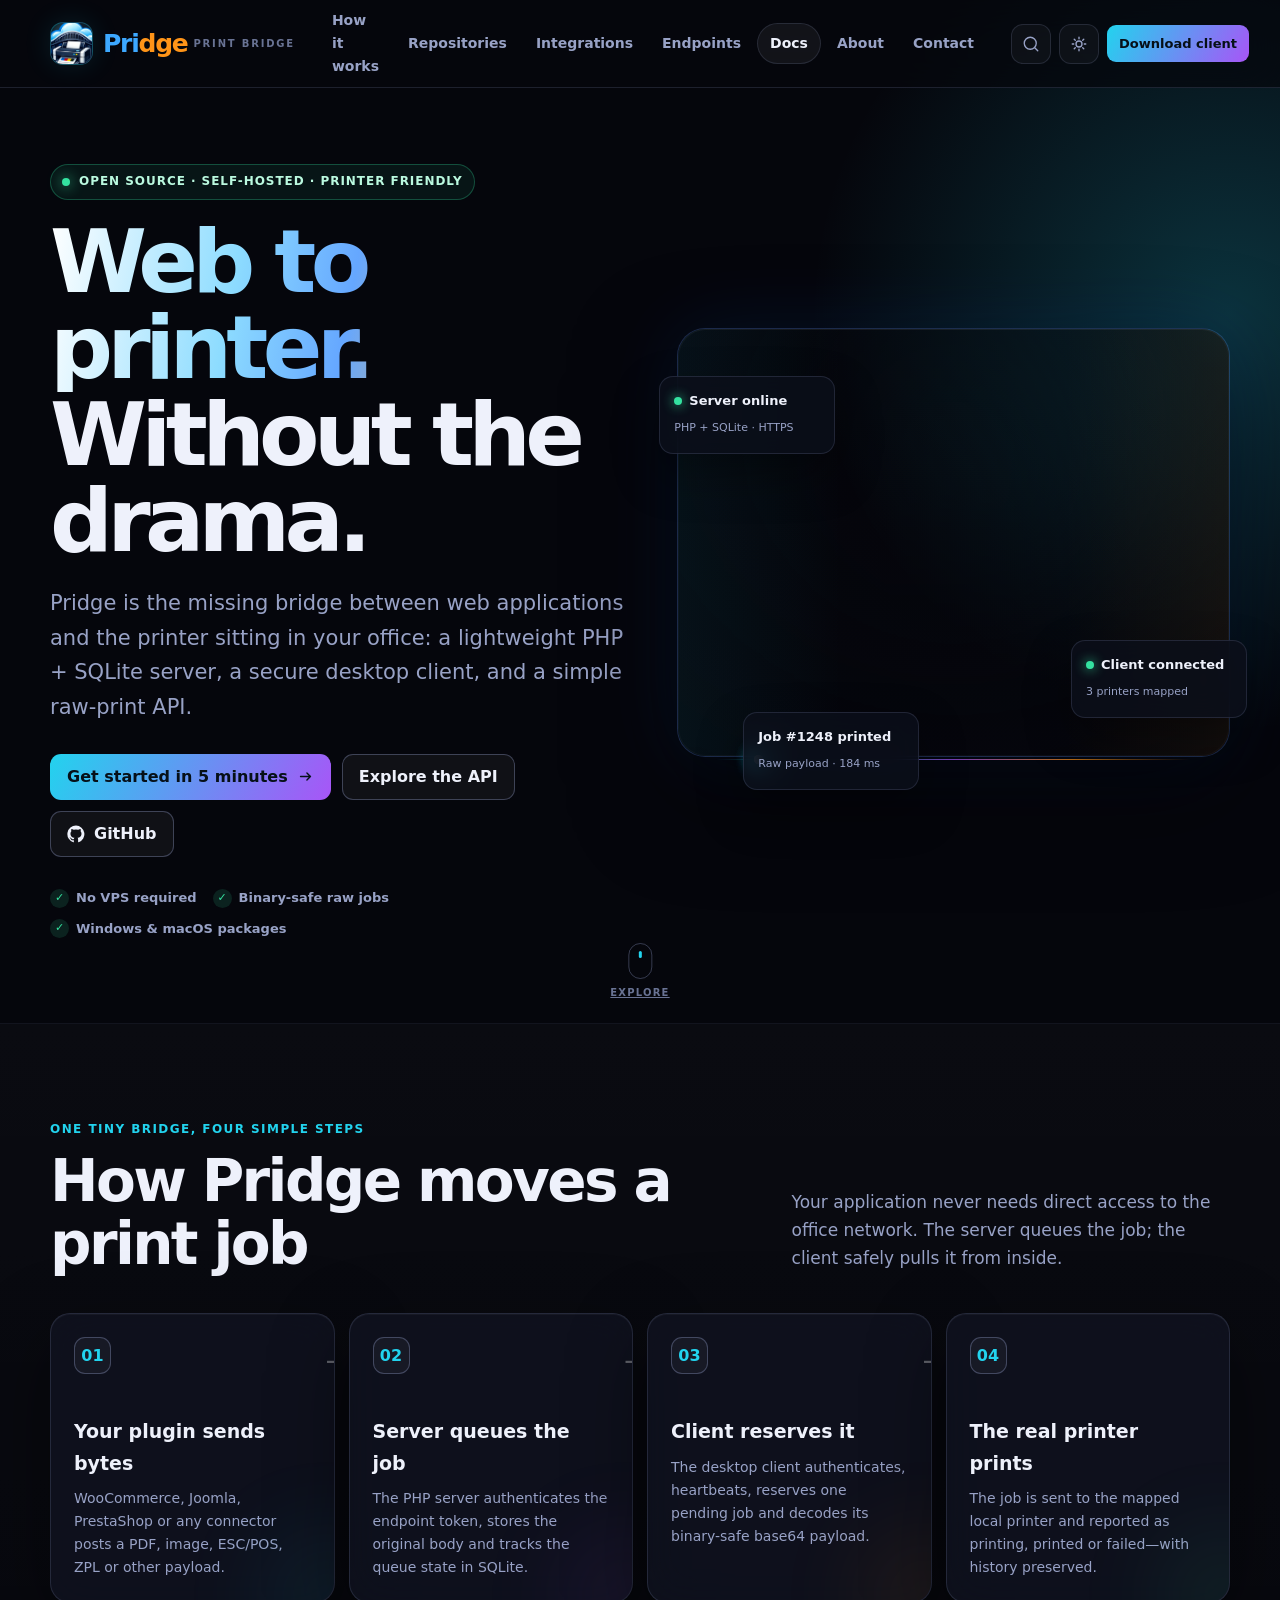
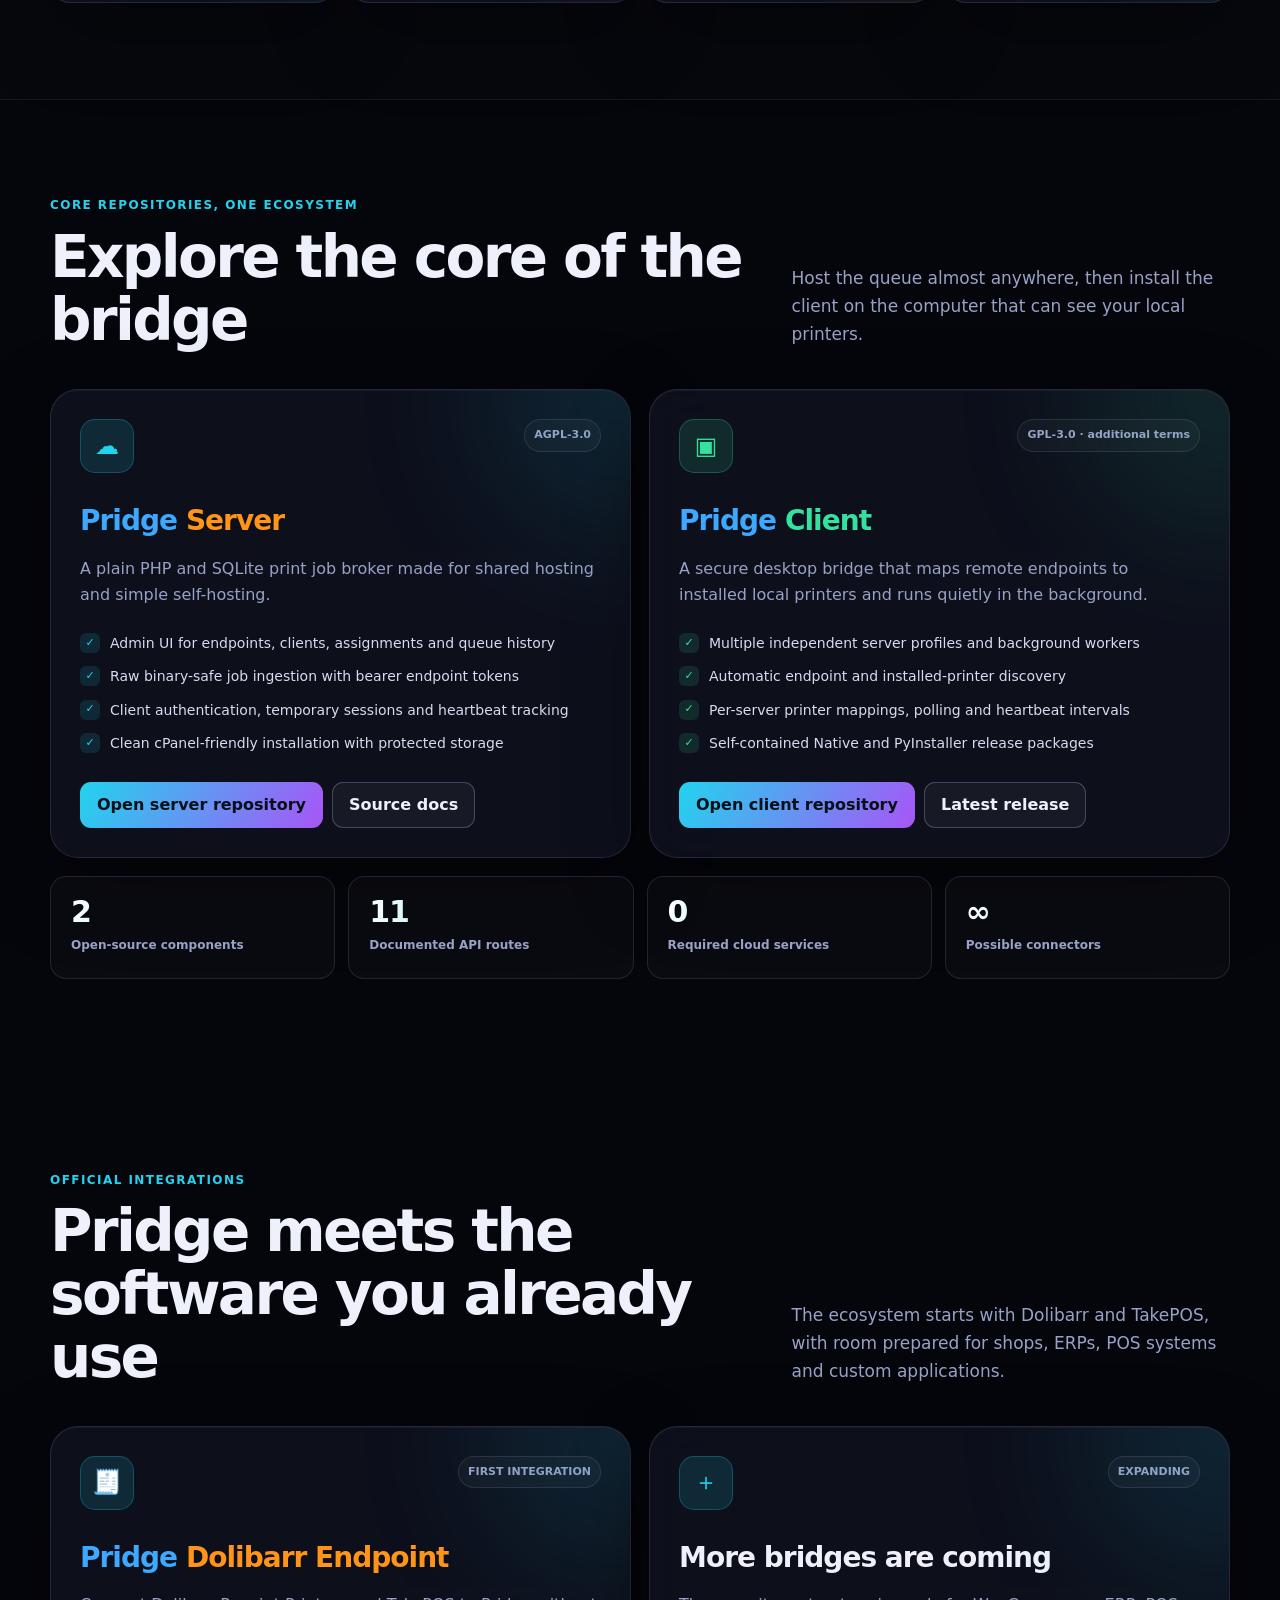
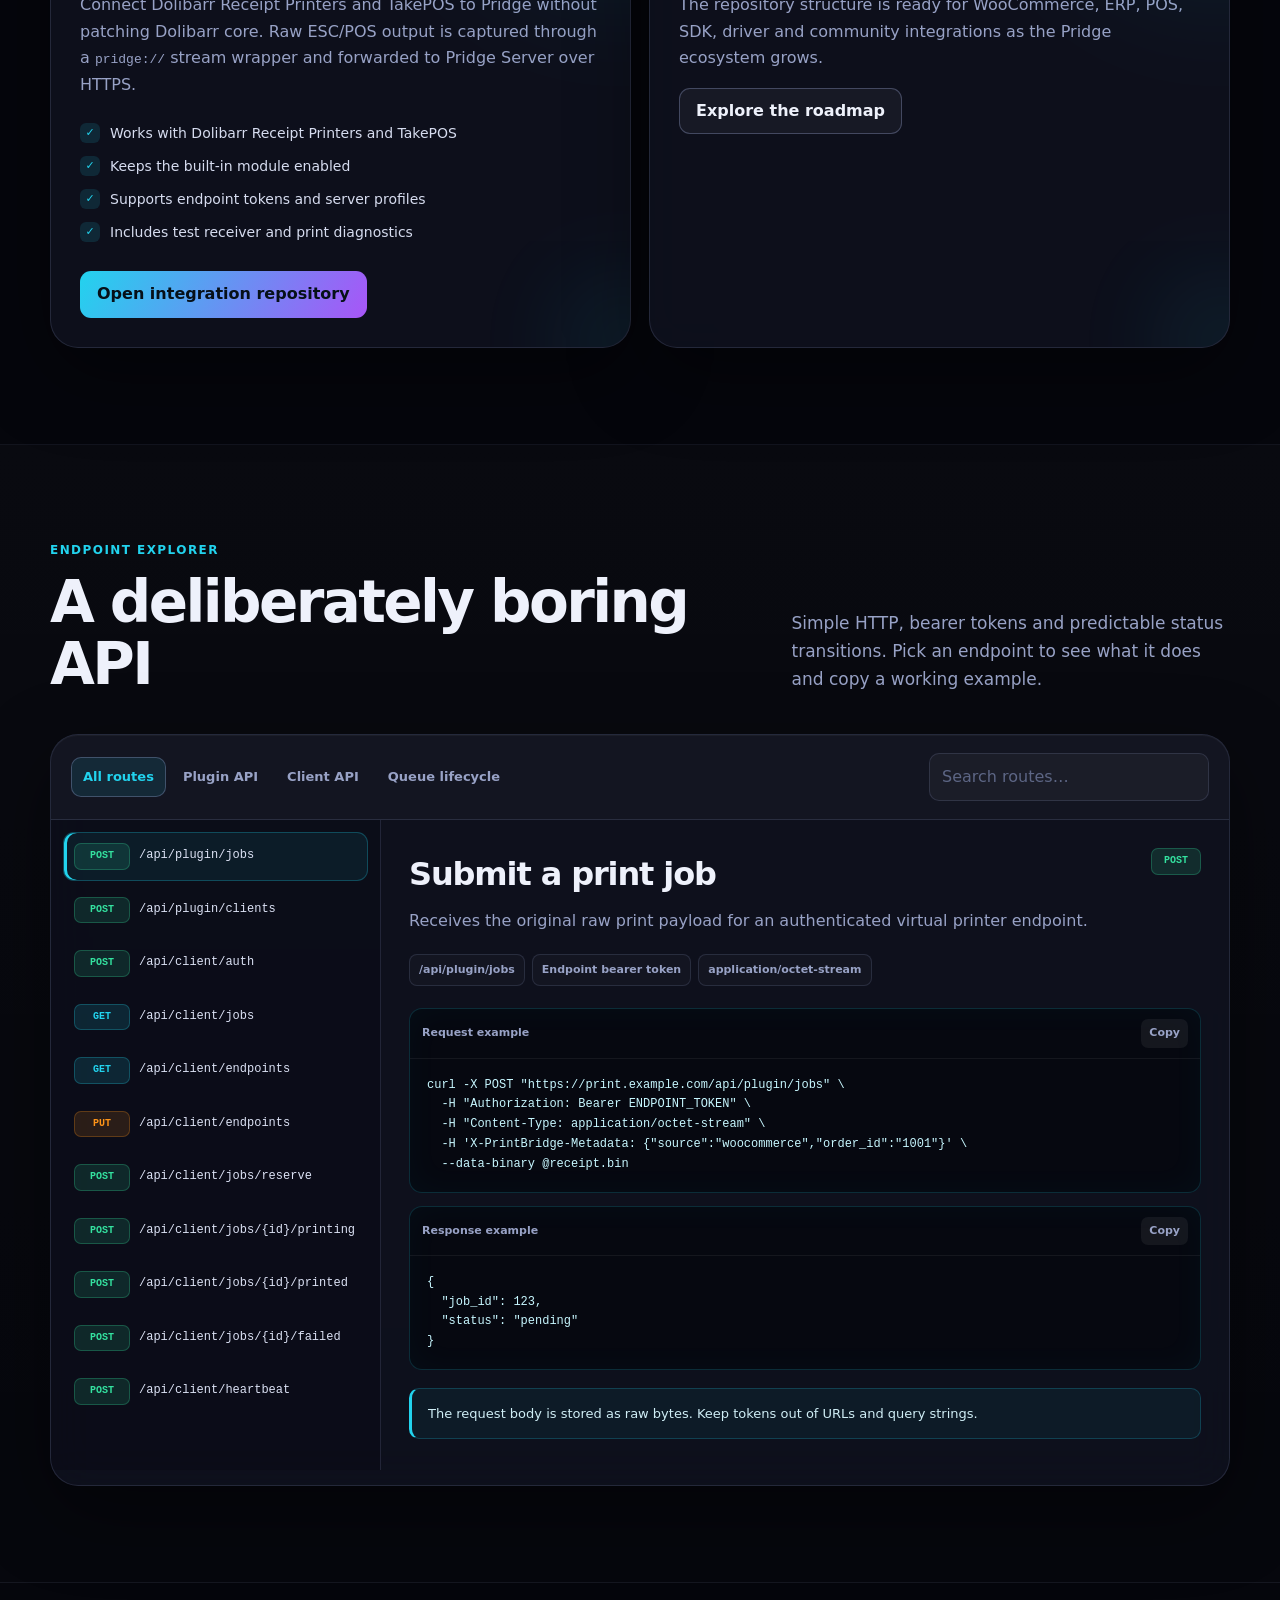
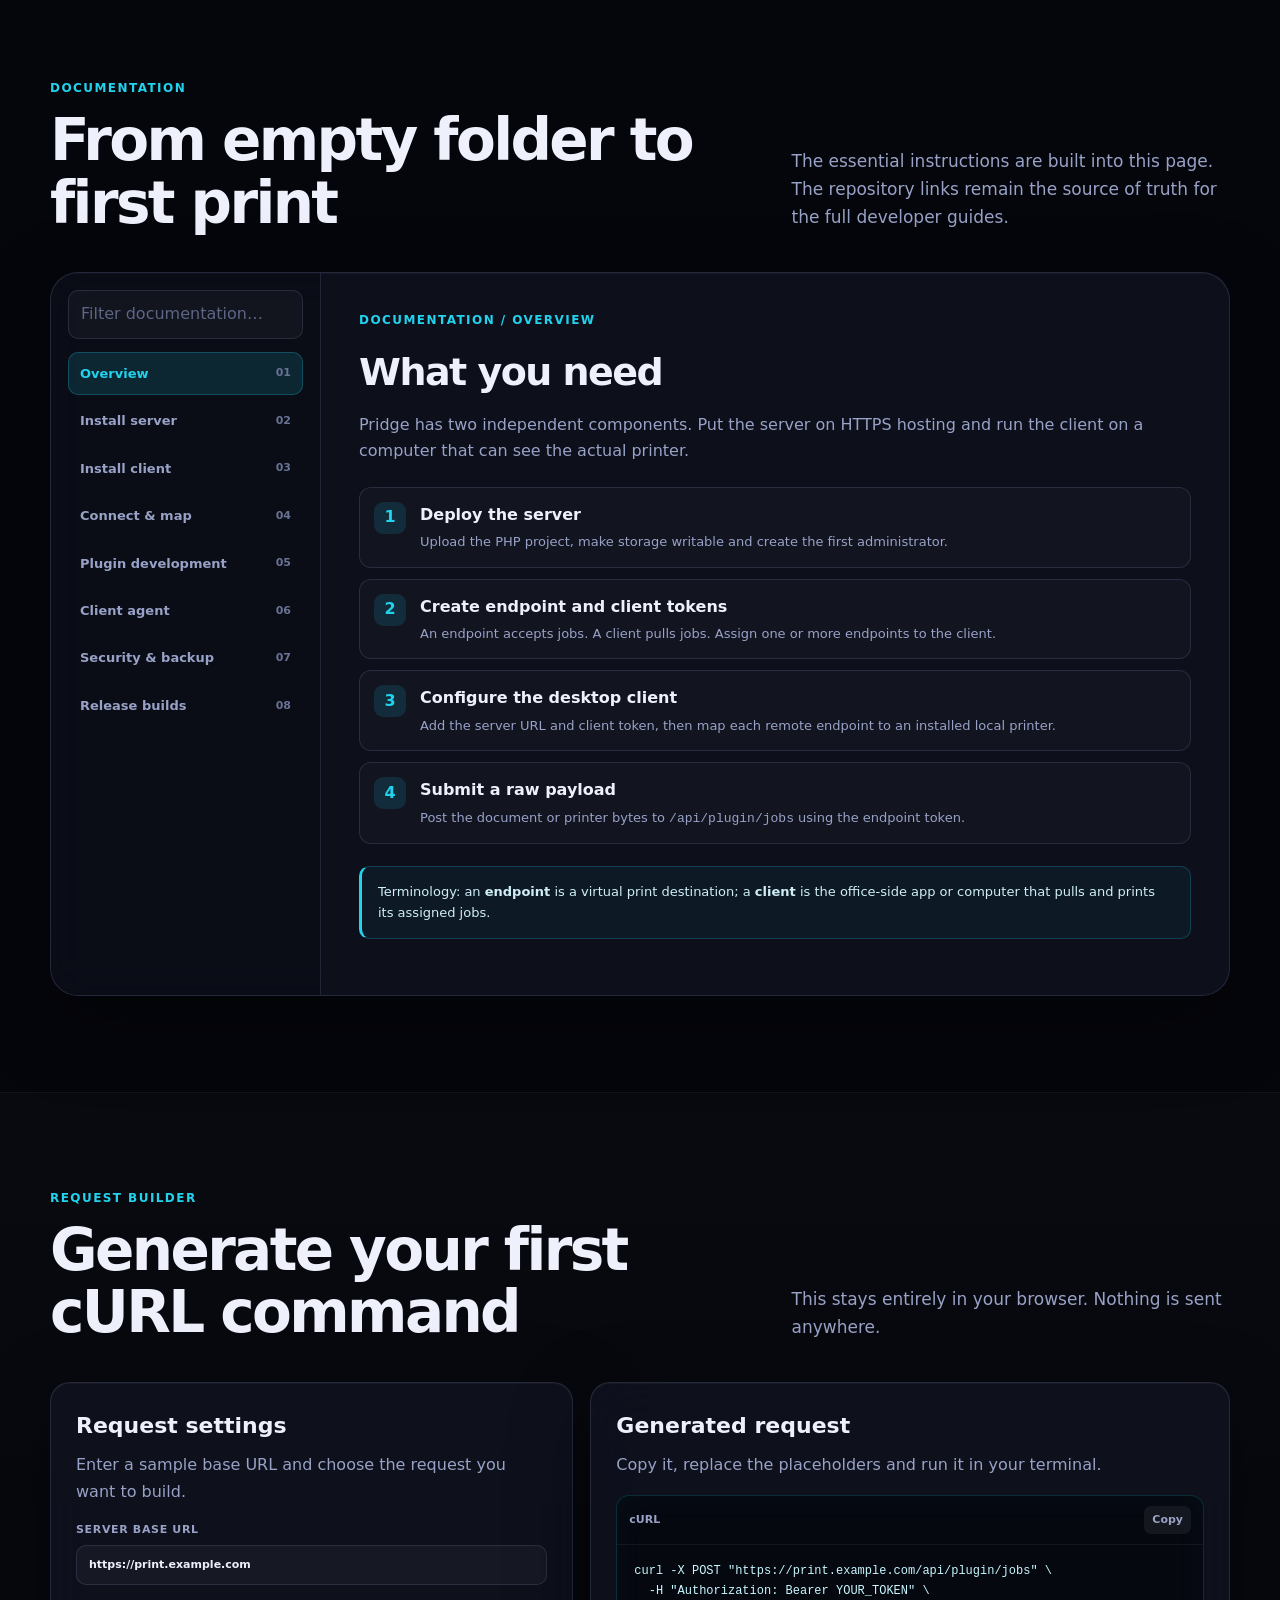
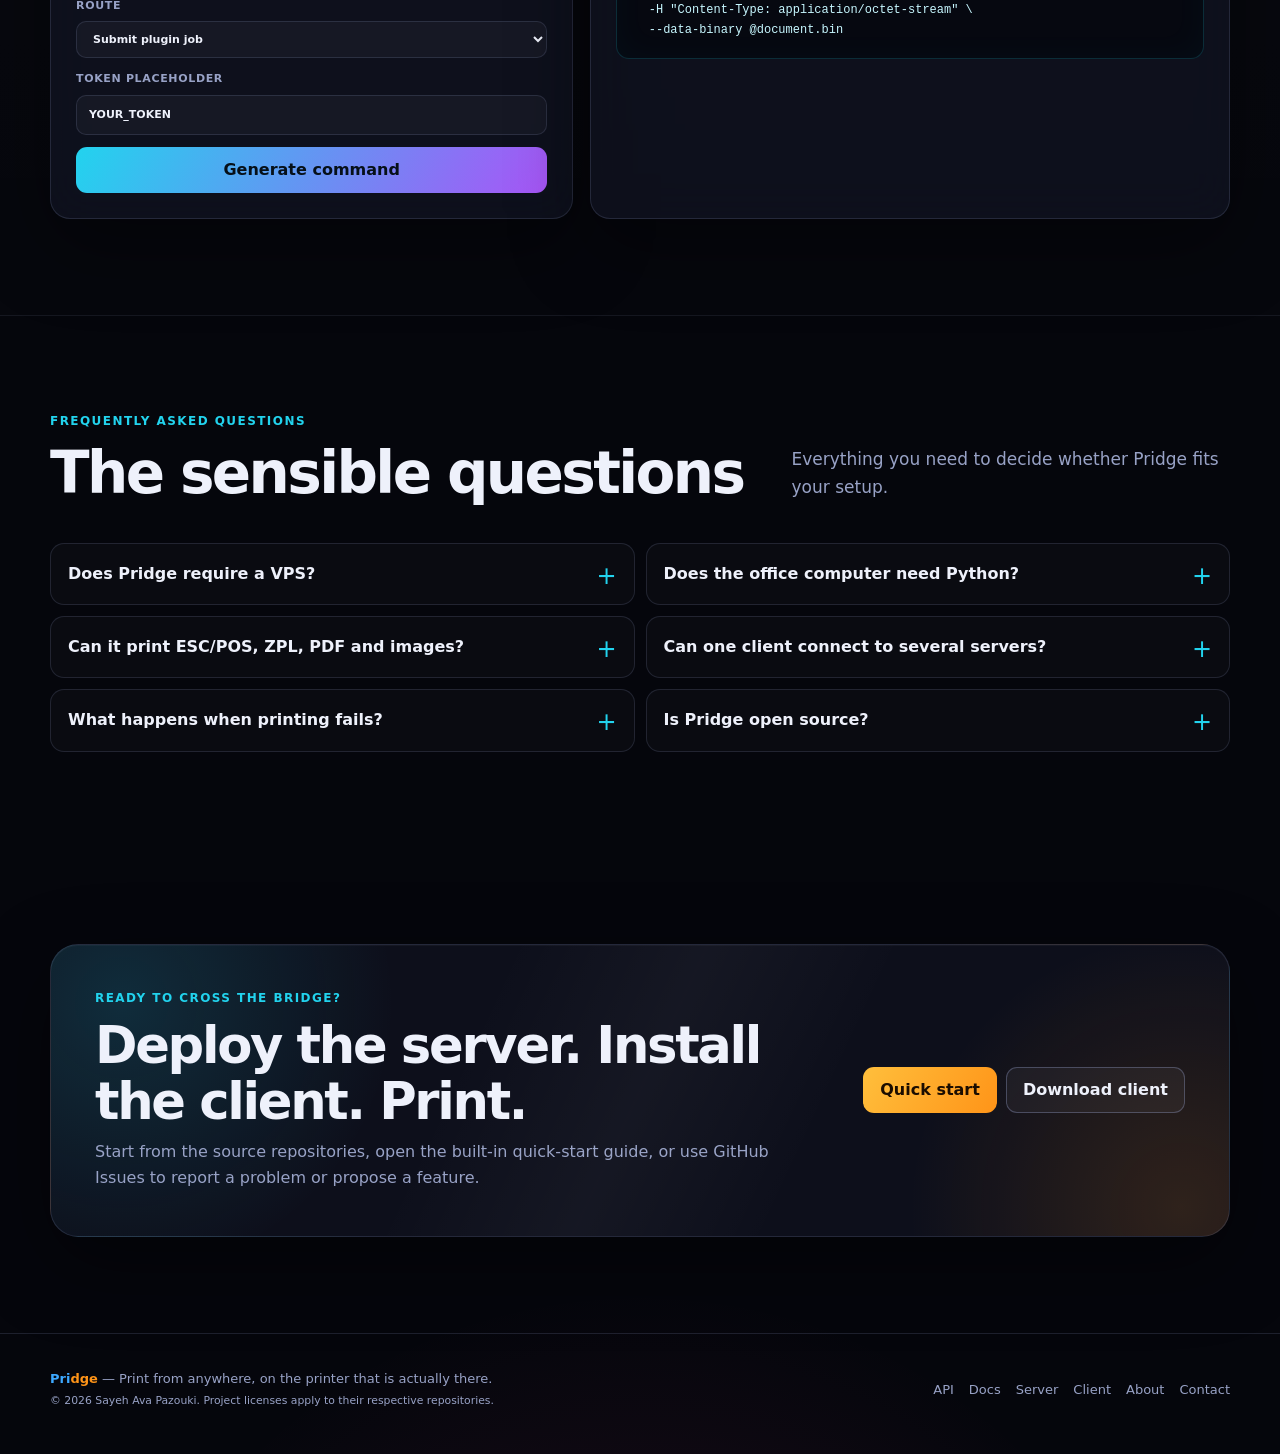
==== commit 69cf9984: "chore: remove unused docs and site manifest Drop SECURITY.md, PUSHING.md, CHANGELOG.md, CONTRIBUTING" ====
--- a/index.html
+++ b/index.html
@@ -4,6 +4,7 @@
   <meta charset="utf-8">
   <meta name="viewport" content="width=device-width,initial-scale=1,viewport-fit=cover">
   <meta name="theme-color" content="#05060c">
+  <link rel="icon" href="assets/images/pridge-logo.webp" type="image/webp">
   <meta name="color-scheme" content="dark">
   <meta name="robots" content="index,follow,max-image-preview:large,max-snippet:-1,max-video-preview:-1">
 
@@ -12,13 +13,15 @@
   <meta name="keywords" content="Pridge, PrintBridge, remote printing, print server, print client, PHP print server, SQLite print queue, raw printing, ESC/POS, open source printing">
   <meta name="author" content="Sayeh Ava Pazouki">
 
-  <!-- Set the final production URL before publishing:
-  <link rel="canonical" href="https://your-domain.example/">
-  -->
+  <link rel="canonical" href="https://sayehava.github.io/Pridge/">
+  <meta property="og:url" content="https://sayehava.github.io/Pridge/">
+  <meta property="og:image" content="https://sayehava.github.io/Pridge/assets/images/hero-network.webp">
+  <meta name="twitter:image" content="https://sayehava.github.io/Pridge/assets/images/hero-network.webp">
   <meta property="og:type" content="website">
   <meta property="og:title" content="Pridge — Web to printer, without the drama">
   <meta property="og:description" content="A lightweight open-source bridge between web applications, shared hosting and local printers.">
   <meta property="og:site_name" content="Pridge">
+  <meta property="og:image:alt" content="Pridge open-source remote printing bridge">
   <meta property="og:locale" content="en_US">
   <meta name="twitter:card" content="summary_large_image">
   <meta name="twitter:title" content="Pridge — Open-source remote printing bridge">
@@ -84,1477 +87,8 @@
     ]
   }
   </script>
-
-  <style>
-    :root {
-      --bg: #05060c;
-      --bg-2: #090b14;
-      --panel: rgba(19, 22, 36, .67);
-      --panel-solid: #111420;
-      --panel-hover: rgba(31, 35, 54, .83);
-      --line: rgba(158, 170, 219, .16);
-      --line-strong: rgba(158, 170, 219, .32);
-      --text: #eef1fb;
-      --muted: #98a2c6;
-      --muted-2: #697394;
-      --blue: #22d3ee;
-      --blue-2: #2387ff;
-      --purple: #a855f7;
-      --pink: #ec4899;
-      --orange: #ff9418;
-      --green: #34e2a0;
-      --yellow: #fbbf24;
-      --red: #ff5d7a;
-      --blue-soft: rgba(34, 211, 238, .13);
-      --orange-soft: rgba(255, 148, 24, .13);
-      --green-soft: rgba(52, 226, 160, .13);
-      --red-soft: rgba(255, 93, 122, .13);
-      --shadow: 0 26px 80px rgba(0, 0, 0, .42);
-      --radius-xl: 28px;
-      --radius-lg: 20px;
-      --radius-md: 14px;
-      --radius-sm: 10px;
-      --max: 1180px;
-    }
-
-    * { box-sizing: border-box; }
-
-    html {
-      background: var(--bg);
-      color: var(--text);
-      scroll-behavior: smooth;
-      scroll-padding-top: 92px;
-    }
-
-    body {
-      margin: 0;
-      min-height: 100vh;
-      overflow-x: hidden;
-      background:
-        radial-gradient(820px circle at 8% -8%, rgba(139, 92, 246, .25), transparent 62%),
-        radial-gradient(720px circle at 96% 4%, rgba(34, 211, 238, .22), transparent 58%),
-        radial-gradient(900px circle at 50% 105%, rgba(236, 72, 153, .13), transparent 62%),
-        var(--bg);
-      color: var(--text);
-      font-family: Inter, ui-sans-serif, system-ui, -apple-system, BlinkMacSystemFont, "Segoe UI", sans-serif;
-      line-height: 1.65;
-      text-rendering: optimizeLegibility;
-      -webkit-font-smoothing: antialiased;
-    }
-
-    body.effects-off .orb,
-    body.effects-off #network,
-    body.effects-off .grid-overlay { display: none; }
-
-    body.modal-open { overflow: hidden; }
-
-    ::selection { background: rgba(34, 211, 238, .38); color: #fff; }
-    ::-webkit-scrollbar { width: 10px; height: 10px; }
-    ::-webkit-scrollbar-track { background: transparent; }
-    ::-webkit-scrollbar-thumb {
-      border-radius: 999px;
-      background: linear-gradient(180deg, var(--blue), var(--purple));
-    }
-
-    a { color: inherit; }
-    button, input, textarea, select { font: inherit; }
-    button { color: inherit; }
-    img { max-width: 100%; }
-
-    .skip-link {
-      position: fixed;
-      top: 10px;
-      left: 10px;
-      z-index: 9999;
-      transform: translateY(-180%);
-      padding: 10px 14px;
-      border-radius: 10px;
-      background: #fff;
-      color: #000;
-      font-weight: 800;
-      text-decoration: none;
-    }
-    .skip-link:focus { transform: translateY(0); }
-
-    #network {
-      position: fixed;
-      inset: 0;
-      z-index: -4;
-      pointer-events: none;
-      opacity: .46;
-    }
-
-    .grid-overlay {
-      position: fixed;
-      inset: 0;
-      z-index: -3;
-      pointer-events: none;
-      opacity: .20;
-      background-image:
-        linear-gradient(rgba(255,255,255,.022) 1px, transparent 1px),
-        linear-gradient(90deg, rgba(255,255,255,.022) 1px, transparent 1px);
-      background-size: 42px 42px;
-      mask-image: linear-gradient(to bottom, #000, transparent 88%);
-    }
-
-    .orb {
-      position: fixed;
-      z-index: -2;
-      border-radius: 50%;
-      filter: blur(80px);
-      pointer-events: none;
-      opacity: .2;
-      animation: orbFloat 18s ease-in-out infinite alternate;
-    }
-    .orb-a { width: 340px; height: 340px; left: -150px; top: 28%; background: var(--purple); }
-    .orb-b { width: 280px; height: 280px; right: -120px; top: 44%; background: var(--blue); animation-delay: -7s; }
-    .orb-c { width: 260px; height: 260px; left: 42%; bottom: -170px; background: var(--orange); animation-delay: -12s; }
-
-    @keyframes orbFloat {
-      to { transform: translate3d(40px, -35px, 0) scale(1.12); }
-    }
-
-    @keyframes fadeUp {
-      from { opacity: 0; transform: translateY(20px); }
-      to { opacity: 1; transform: translateY(0); }
-    }
-
-    @keyframes pulse {
-      0%, 100% { opacity: .45; transform: scale(1); }
-      50% { opacity: 1; transform: scale(1.05); }
-    }
-
-    @keyframes shimmer {
-      from { transform: translateX(-130%); }
-      to { transform: translateX(230%); }
-    }
-
-    @keyframes packet {
-      0% { left: 8%; opacity: 0; transform: scale(.55); }
-      10% { opacity: 1; }
-      90% { opacity: 1; }
-      100% { left: 90%; opacity: 0; transform: scale(1.2); }
-    }
-
-    @keyframes floaty {
-      0%, 100% { transform: translateY(0) rotate(-1deg); }
-      50% { transform: translateY(-10px) rotate(1deg); }
-    }
-
-    @keyframes spin {
-      to { transform: rotate(1turn); }
-    }
-
-    .reveal {
-      opacity: 0;
-      transform: translateY(22px);
-      transition: opacity .7s ease, transform .7s ease;
-    }
-    .reveal.visible { opacity: 1; transform: translateY(0); }
-
-    .container {
-      width: min(calc(100% - 40px), var(--max));
-      margin-inline: auto;
-    }
-
-    .glass {
-      background: var(--panel);
-      border: 1px solid var(--line);
-      box-shadow: var(--shadow), inset 0 1px 0 rgba(255,255,255,.035);
-      backdrop-filter: blur(22px);
-      -webkit-backdrop-filter: blur(22px);
-    }
-
-    .topbar {
-      position: sticky;
-      top: 0;
-      z-index: 100;
-      border-bottom: 1px solid var(--line);
-      background: rgba(6, 7, 13, .72);
-      backdrop-filter: blur(22px);
-      -webkit-backdrop-filter: blur(22px);
-    }
-
-    .topbar-inner {
-      min-height: 76px;
-      display: flex;
-      align-items: center;
-      gap: 24px;
-    }
-
-    .brand {
-      display: inline-flex;
-      align-items: center;
-      gap: 10px;
-      flex-shrink: 0;
-      text-decoration: none;
-      font-weight: 900;
-      letter-spacing: -.05em;
-      font-size: 25px;
-    }
-
-    .brand-icon {
-      position: relative;
-      width: 43px;
-      height: 43px;
-      overflow: hidden;
-      border: 1px solid rgba(34, 211, 238, .28);
-      border-radius: 13px;
-      background:
-        radial-gradient(circle at 35% 25%, rgba(255,255,255,.23), transparent 34%),
-        linear-gradient(145deg, rgba(34, 211, 238, .15), rgba(168, 85, 247, .13));
-      box-shadow: 0 0 28px rgba(34, 211, 238, .12);
-    }
-    .brand-icon img {
-      width: 54px;
-      max-width: none;
-      position: absolute;
-      left: -5px;
-      top: -2px;
-      filter: saturate(1.05) contrast(1.03);
-    }
-
-    .word-pri { color: #3da8ff; }
-    .word-dge { color: var(--orange); }
-    .brand-mini {
-      margin-left: -4px;
-      color: var(--muted-2);
-      font-size: 10px;
-      font-weight: 800;
-      letter-spacing: .18em;
-      text-transform: uppercase;
-      transform: translateY(1px);
-    }
-
-    .nav {
-      display: flex;
-      align-items: center;
-      justify-content: center;
-      gap: 3px;
-      flex: 1;
-    }
-
-    .nav a,
-    .nav button {
-      border: 0;
-      border-radius: 999px;
-      background: transparent;
-      color: var(--muted);
-      cursor: pointer;
-      font-size: 14px;
-      font-weight: 720;
-      padding: 9px 13px;
-      text-decoration: none;
-      transition: .18s ease;
-    }
-
-    .nav a:hover,
-    .nav a.active,
-    .nav button:hover {
-      color: var(--text);
-      background: rgba(255,255,255,.05);
-      box-shadow: inset 0 0 0 1px var(--line);
-    }
-
-    .nav-actions {
-      display: flex;
-      align-items: center;
-      gap: 8px;
-      flex-shrink: 0;
-    }
-
-    .icon-button {
-      width: 40px;
-      height: 40px;
-      display: inline-grid;
-      place-items: center;
-      border: 1px solid var(--line);
-      border-radius: 12px;
-      background: rgba(255,255,255,.035);
-      color: var(--muted);
-      cursor: pointer;
-      transition: .18s ease;
-    }
-    .icon-button:hover {
-      color: var(--text);
-      border-color: var(--line-strong);
-      background: var(--panel-hover);
-      transform: translateY(-1px);
-    }
-
-    .menu-button { display: none; }
-
-    .button {
-      position: relative;
-      overflow: hidden;
-      min-height: 43px;
-      display: inline-flex;
-      align-items: center;
-      justify-content: center;
-      gap: 9px;
-      padding: 10px 17px;
-      border: 0;
-      border-radius: 11px;
-      background: linear-gradient(120deg, var(--blue), var(--purple));
-      color: #061018;
-      cursor: pointer;
-      font-weight: 850;
-      text-decoration: none;
-      transition: transform .14s ease, filter .2s ease, box-shadow .2s ease;
-    }
-    .button::after {
-      content: "";
-      position: absolute;
-      inset: -30%;
-      width: 40%;
-      transform: translateX(-130%);
-      background: linear-gradient(90deg, transparent, rgba(255,255,255,.38), transparent);
-      rotate: 15deg;
-    }
-    .button:hover {
-      transform: translateY(-2px);
-      filter: brightness(1.07);
-      box-shadow: 0 12px 34px -10px rgba(34, 211, 238, .65);
-    }
-    .button:hover::after { animation: shimmer .75s ease; }
-    .button:active { transform: translateY(0); }
-    .button:focus-visible,
-    .icon-button:focus-visible,
-    .tab:focus-visible,
-    .endpoint-item:focus-visible {
-      outline: 2px solid var(--blue);
-      outline-offset: 3px;
-    }
-
-    .button-secondary {
-      background: rgba(255,255,255,.045);
-      box-shadow: inset 0 0 0 1px var(--line-strong);
-      color: var(--text);
-    }
-    .button-secondary:hover {
-      box-shadow: inset 0 0 0 1px var(--line-strong), 0 12px 30px -14px rgba(34,211,238,.5);
-    }
-
-    .button-orange {
-      background: linear-gradient(120deg, #ffbf3c, var(--orange));
-      color: #1b0d00;
-    }
-
-    .button-small {
-      min-height: 36px;
-      padding: 8px 12px;
-      border-radius: 9px;
-      font-size: 13px;
-    }
-
-    .kbd {
-      padding: 2px 7px;
-      border: 1px solid var(--line-strong);
-      border-bottom-width: 2px;
-      border-radius: 6px;
-      color: var(--muted);
-      background: rgba(255,255,255,.04);
-      font-family: ui-monospace, SFMono-Regular, Menlo, monospace;
-      font-size: 11px;
-    }
-
-    .hero {
-      position: relative;
-      min-height: calc(100vh - 76px);
-      display: grid;
-      align-items: center;
-      padding: 76px 0 84px;
-    }
-
-    .hero-layout {
-      display: grid;
-      grid-template-columns: minmax(0, 1.02fr) minmax(430px, .98fr);
-      align-items: center;
-      gap: 52px;
-    }
-
-    .eyebrow {
-      width: fit-content;
-      display: inline-flex;
-      align-items: center;
-      gap: 9px;
-      margin-bottom: 19px;
-      padding: 7px 11px;
-      border: 1px solid rgba(52, 226, 160, .28);
-      border-radius: 999px;
-      background: rgba(52, 226, 160, .07);
-      color: #baf9df;
-      font-size: 12px;
-      font-weight: 800;
-      letter-spacing: .08em;
-      text-transform: uppercase;
-    }
-    .eyebrow-dot {
-      width: 8px;
-      height: 8px;
-      border-radius: 50%;
-      background: var(--green);
-      box-shadow: 0 0 14px var(--green);
-      animation: pulse 1.8s ease-in-out infinite;
-    }
-
-    h1, h2, h3, p { margin-top: 0; }
-    h1 {
-      max-width: 760px;
-      margin-bottom: 22px;
-      font-size: clamp(48px, 7vw, 88px);
-      line-height: .98;
-      letter-spacing: -.065em;
-    }
-    .gradient-title {
-      display: inline-block;
-      color: transparent;
-      background: linear-gradient(100deg, #ffffff 0%, #8ddcff 32%, #65a7ff 52%, #ffb33b 81%, #ff7b17 100%);
-      -webkit-background-clip: text;
-      background-clip: text;
-    }
-
-    .hero-copy {
-      max-width: 660px;
-      margin-bottom: 29px;
-      color: var(--muted);
-      font-size: clamp(17px, 2vw, 21px);
-      line-height: 1.65;
-    }
-
-    .hero-actions {
-      display: flex;
-      align-items: center;
-      flex-wrap: wrap;
-      gap: 11px;
-      margin-bottom: 30px;
-    }
-
-    .trust-row {
-      display: flex;
-      align-items: center;
-      flex-wrap: wrap;
-      gap: 9px 16px;
-      color: var(--muted);
-      font-size: 13px;
-      font-weight: 650;
-    }
-    .trust-item { display: inline-flex; align-items: center; gap: 7px; }
-    .trust-check {
-      width: 19px;
-      height: 19px;
-      display: inline-grid;
-      place-items: center;
-      border-radius: 50%;
-      color: var(--green);
-      background: var(--green-soft);
-      font-size: 11px;
-      font-weight: 900;
-    }
-
-    .hero-visual {
-      position: relative;
-      min-height: 500px;
-      transform-style: preserve-3d;
-      perspective: 1000px;
-    }
-
-    .hero-frame {
-      position: absolute;
-      inset: 26px 0 45px;
-      overflow: hidden;
-      border: 1px solid rgba(92, 146, 255, .26);
-      border-radius: var(--radius-xl);
-      background:
-        linear-gradient(180deg, rgba(5,6,12,.02), rgba(5,6,12,.66)),
-        url("assets/images/hero-network.webp") center / cover no-repeat;
-      box-shadow:
-        0 36px 100px rgba(0,0,0,.5),
-        0 0 80px rgba(31, 112, 255, .12),
-        inset 0 1px 0 rgba(255,255,255,.06);
-      animation: floaty 7s ease-in-out infinite;
-      transition: transform .22s ease;
-    }
-    .hero-frame::before {
-      content: "";
-      position: absolute;
-      inset: 0;
-      background:
-        linear-gradient(90deg, rgba(34,211,238,.06), transparent 30%, transparent 70%, rgba(255,148,24,.06)),
-        radial-gradient(circle at 50% 54%, transparent 20%, rgba(5,6,12,.52) 88%);
-      pointer-events: none;
-    }
-    .hero-frame::after {
-      content: "";
-      position: absolute;
-      inset: 0;
-      border-radius: inherit;
-      box-shadow: inset 0 0 0 1px rgba(255,255,255,.03);
-      pointer-events: none;
-    }
-
-    .floating-card {
-      position: absolute;
-      z-index: 3;
-      min-width: 176px;
-      padding: 13px 14px;
-      border: 1px solid var(--line);
-      border-radius: 14px;
-      background: rgba(12, 15, 26, .82);
-      box-shadow: 0 20px 45px rgba(0,0,0,.34);
-      backdrop-filter: blur(16px);
-    }
-    .floating-card strong {
-      display: block;
-      margin-bottom: 2px;
-      font-size: 13px;
-    }
-    .floating-card span { color: var(--muted); font-size: 11px; }
-    .floating-card .signal {
-      width: 8px; height: 8px; display: inline-block; margin-right: 7px;
-      border-radius: 50%; background: var(--green); box-shadow: 0 0 12px var(--green);
-    }
-
-    .float-a { left: -18px; top: 74px; animation: floaty 6s ease-in-out infinite -1s; }
-    .float-b { right: -17px; bottom: 84px; animation: floaty 7.5s ease-in-out infinite -3s; }
-    .float-c { left: 66px; bottom: 12px; animation: floaty 8s ease-in-out infinite -5s; }
-
-    .packet-line {
-      position: absolute;
-      left: 7%;
-      right: 7%;
-      bottom: 42px;
-      z-index: 2;
-      height: 1px;
-      background: linear-gradient(90deg, transparent, rgba(34,211,238,.6), rgba(168,85,247,.7), rgba(255,148,24,.7), transparent);
-    }
-    .packet-line i {
-      position: absolute;
-      top: -4px;
-      left: 8%;
-      width: 9px;
-      height: 9px;
-      border-radius: 50%;
-      background: #fff;
-      box-shadow: 0 0 15px 4px rgba(34,211,238,.65);
-      animation: packet 4.2s linear infinite;
-    }
-    .packet-line i:nth-child(2) { animation-delay: -1.4s; }
-    .packet-line i:nth-child(3) { animation-delay: -2.8s; }
-
-    .scroll-cue {
-      position: absolute;
-      left: 50%;
-      bottom: 22px;
-      transform: translateX(-50%);
-      display: grid;
-      place-items: center;
-      gap: 6px;
-      color: var(--muted-2);
-      font-size: 10px;
-      font-weight: 800;
-      letter-spacing: .12em;
-      text-transform: uppercase;
-    }
-    .mouse {
-      width: 24px;
-      height: 36px;
-      border: 1px solid var(--line-strong);
-      border-radius: 999px;
-      position: relative;
-    }
-    .mouse::after {
-      content: "";
-      position: absolute;
-      width: 3px;
-      height: 7px;
-      top: 7px;
-      left: 50%;
-      translate: -50% 0;
-      border-radius: 99px;
-      background: var(--blue);
-      animation: pulse 1.7s ease-in-out infinite;
-    }
-
-    .section {
-      position: relative;
-      padding: 96px 0;
-    }
-
-    .section-muted {
-      border-block: 1px solid rgba(158,170,219,.08);
-      background: linear-gradient(180deg, rgba(255,255,255,.018), rgba(255,255,255,.006));
-    }
-
-    .section-heading {
-      display: grid;
-      grid-template-columns: minmax(0, .8fr) minmax(280px, .5fr);
-      align-items: end;
-      gap: 40px;
-      margin-bottom: 38px;
-    }
-    .kicker {
-      margin-bottom: 10px;
-      color: var(--blue);
-      font-size: 12px;
-      font-weight: 850;
-      letter-spacing: .12em;
-      text-transform: uppercase;
-    }
-    h2 {
-      margin-bottom: 0;
-      font-size: clamp(34px, 4.7vw, 58px);
-      line-height: 1.08;
-      letter-spacing: -.045em;
-    }
-    .section-lead {
-      margin-bottom: 3px;
-      color: var(--muted);
-      font-size: 17px;
-    }
-
-    .architecture {
-      display: grid;
-      grid-template-columns: repeat(4, 1fr);
-      gap: 14px;
-    }
-    .arch-card {
-      position: relative;
-      overflow: hidden;
-      min-height: 250px;
-      padding: 23px;
-      border-radius: var(--radius-lg);
-      transition: transform .2s ease, border-color .2s ease, box-shadow .2s ease;
-    }
-    .arch-card:hover {
-      transform: translateY(-5px);
-      border-color: var(--line-strong);
-      box-shadow: 0 26px 65px rgba(0,0,0,.36), 0 0 36px -18px rgba(34,211,238,.6);
-    }
-    .arch-number {
-      display: inline-grid;
-      place-items: center;
-      width: 37px;
-      height: 37px;
-      margin-bottom: 42px;
-      border: 1px solid var(--line-strong);
-      border-radius: 11px;
-      background: rgba(255,255,255,.04);
-      color: var(--blue);
-      font-weight: 900;
-    }
-    .arch-card h3 { margin-bottom: 8px; font-size: 19px; }
-    .arch-card p { margin: 0; color: var(--muted); font-size: 14px; }
-    .arch-card::after {
-      content: "→";
-      position: absolute;
-      right: -14px;
-      top: 26px;
-      z-index: 4;
-      color: rgba(255,255,255,.34);
-      font-size: 26px;
-      font-weight: 300;
-    }
-    .arch-card:last-child::after { display: none; }
-    .arch-glow {
-      position: absolute;
-      width: 110px;
-      height: 110px;
-      right: -48px;
-      bottom: -48px;
-      border-radius: 50%;
-      background: var(--blue);
-      filter: blur(52px);
-      opacity: .12;
-    }
-    .arch-card:nth-child(2) .arch-glow { background: var(--purple); }
-    .arch-card:nth-child(3) .arch-glow { background: var(--orange); }
-    .arch-card:nth-child(4) .arch-glow { background: var(--green); }
-
-    .repo-grid {
-      display: grid;
-      grid-template-columns: repeat(2, 1fr);
-      gap: 18px;
-    }
-
-    .repo-card {
-      position: relative;
-      overflow: hidden;
-      min-height: 430px;
-      padding: 29px;
-      border-radius: var(--radius-xl);
-      transition: .25s ease;
-    }
-    .repo-card:hover {
-      transform: translateY(-5px);
-      border-color: var(--line-strong);
-    }
-    .repo-card::before {
-      content: "";
-      position: absolute;
-      width: 260px;
-      height: 260px;
-      right: -120px;
-      top: -120px;
-      border-radius: 50%;
-      background: var(--blue);
-      filter: blur(80px);
-      opacity: .13;
-    }
-    .repo-card.client::before { background: var(--green); }
-    .repo-top {
-      display: flex;
-      align-items: flex-start;
-      justify-content: space-between;
-      gap: 20px;
-      margin-bottom: 25px;
-    }
-    .repo-icon {
-      width: 54px;
-      height: 54px;
-      display: grid;
-      place-items: center;
-      border: 1px solid rgba(34,211,238,.25);
-      border-radius: 15px;
-      background: var(--blue-soft);
-      color: var(--blue);
-      font-size: 24px;
-    }
-    .client .repo-icon {
-      border-color: rgba(52,226,160,.25);
-      background: var(--green-soft);
-      color: var(--green);
-    }
-    .repo-chip {
-      padding: 6px 9px;
-      border: 1px solid var(--line);
-      border-radius: 999px;
-      background: rgba(255,255,255,.03);
-      color: var(--muted);
-      font-size: 11px;
-      font-weight: 750;
-    }
-    .repo-card h3 {
-      margin-bottom: 11px;
-      font-size: 28px;
-      letter-spacing: -.035em;
-    }
-    .repo-card > p { color: var(--muted); }
-    .feature-list {
-      display: grid;
-      gap: 10px;
-      margin: 24px 0 27px;
-      padding: 0;
-      list-style: none;
-    }
-    .feature-list li {
-      display: flex;
-      align-items: flex-start;
-      gap: 10px;
-      color: #d6dcef;
-      font-size: 14px;
-    }
-    .feature-list li::before {
-      content: "✓";
-      width: 20px;
-      height: 20px;
-      display: inline-grid;
-      place-items: center;
-      flex: 0 0 20px;
-      margin-top: 1px;
-      border-radius: 6px;
-      background: var(--blue-soft);
-      color: var(--blue);
-      font-size: 11px;
-      font-weight: 900;
-    }
-    .client .feature-list li::before { background: var(--green-soft); color: var(--green); }
-    .repo-actions { display: flex; flex-wrap: wrap; gap: 9px; }
-
-    .stats {
-      display: grid;
-      grid-template-columns: repeat(4, 1fr);
-      gap: 13px;
-      margin-top: 18px;
-    }
-    .stat {
-      padding: 20px;
-      border: 1px solid var(--line);
-      border-radius: 16px;
-      background: rgba(255,255,255,.025);
-    }
-    .stat strong {
-      display: block;
-      margin-bottom: 4px;
-      color: transparent;
-      background: linear-gradient(110deg, #fff, var(--blue));
-      -webkit-background-clip: text;
-      background-clip: text;
-      font-size: 30px;
-      line-height: 1;
-      letter-spacing: -.04em;
-    }
-    .stat span { color: var(--muted); font-size: 12px; font-weight: 700; }
-
-    .api-shell {
-      overflow: hidden;
-      border-radius: var(--radius-xl);
-    }
-
-    .api-top {
-      display: flex;
-      align-items: center;
-      justify-content: space-between;
-      gap: 18px;
-      padding: 18px 20px;
-      border-bottom: 1px solid var(--line);
-      background: rgba(255,255,255,.018);
-    }
-
-    .tabs { display: flex; gap: 5px; flex-wrap: wrap; }
-    .tab {
-      border: 1px solid transparent;
-      border-radius: 10px;
-      background: transparent;
-      color: var(--muted);
-      cursor: pointer;
-      padding: 8px 11px;
-      font-size: 13px;
-      font-weight: 780;
-      transition: .16s ease;
-    }
-    .tab:hover { color: var(--text); background: rgba(255,255,255,.035); }
-    .tab.active {
-      border-color: var(--line-strong);
-      background: rgba(34,211,238,.1);
-      color: var(--blue);
-    }
-
-    .api-search {
-      width: min(280px, 100%);
-      position: relative;
-    }
-    .api-search input,
-    .doc-search input,
-    .contact-form input,
-    .contact-form textarea,
-    .try-form input,
-    .try-form select {
-      width: 100%;
-      border: 1px solid var(--line);
-      border-radius: 10px;
-      background: rgba(255,255,255,.035);
-      color: var(--text);
-      padding: 10px 12px;
-      outline: none;
-      transition: .16s ease;
-    }
-    .api-search input:focus,
-    .doc-search input:focus,
-    .contact-form input:focus,
-    .contact-form textarea:focus,
-    .try-form input:focus,
-    .try-form select:focus {
-      border-color: var(--blue);
-      box-shadow: 0 0 0 3px var(--blue-soft);
-      background: rgba(34,211,238,.045);
-    }
-    input::placeholder, textarea::placeholder { color: #5d6685; }
-    select option { background: var(--panel-solid); }
-
-    .api-grid {
-      min-height: 560px;
-      display: grid;
-      grid-template-columns: 330px minmax(0, 1fr);
-    }
-
-    .endpoint-list {
-      max-height: 650px;
-      overflow: auto;
-      padding: 12px;
-      border-right: 1px solid var(--line);
-      background: rgba(4,6,12,.26);
-    }
-
-    .endpoint-item {
-      width: 100%;
-      display: grid;
-      grid-template-columns: 56px 1fr;
-      align-items: center;
-      gap: 9px;
-      margin-bottom: 5px;
-      padding: 10px;
-      border: 1px solid transparent;
-      border-radius: 11px;
-      background: transparent;
-      text-align: left;
-      cursor: pointer;
-      transition: .16s ease;
-    }
-    .endpoint-item:hover { background: rgba(255,255,255,.035); border-color: var(--line); }
-    .endpoint-item.active {
-      background: rgba(34,211,238,.075);
-      border-color: rgba(34,211,238,.26);
-      box-shadow: inset 3px 0 0 var(--blue);
-    }
-    .endpoint-item.hidden { display: none; }
-    .method {
-      display: inline-grid;
-      place-items: center;
-      min-width: 50px;
-      padding: 4px 6px;
-      border: 1px solid;
-      border-radius: 7px;
-      font-family: ui-monospace, SFMono-Regular, Menlo, monospace;
-      font-size: 10px;
-      font-weight: 900;
-    }
-    .method.post { color: var(--green); background: var(--green-soft); border-color: rgba(52,226,160,.25); }
-    .method.get { color: var(--blue); background: var(--blue-soft); border-color: rgba(34,211,238,.25); }
-    .method.put { color: var(--orange); background: var(--orange-soft); border-color: rgba(255,148,24,.25); }
-    .endpoint-path {
-      overflow: hidden;
-      color: #dce2f5;
-      font-family: ui-monospace, SFMono-Regular, Menlo, monospace;
-      font-size: 12px;
-      text-overflow: ellipsis;
-      white-space: nowrap;
-    }
-
-    .endpoint-detail {
-      min-width: 0;
-      padding: 28px;
-    }
-    .endpoint-heading {
-      display: flex;
-      justify-content: space-between;
-      align-items: flex-start;
-      gap: 20px;
-      margin-bottom: 20px;
-    }
-    .endpoint-heading h3 {
-      margin-bottom: 7px;
-      font-size: clamp(23px, 3vw, 32px);
-      letter-spacing: -.035em;
-    }
-    .endpoint-heading p { color: var(--muted); margin-bottom: 0; }
-    .endpoint-meta { display: flex; flex-wrap: wrap; gap: 7px; margin-bottom: 22px; }
-    .meta-chip {
-      padding: 6px 9px;
-      border: 1px solid var(--line);
-      border-radius: 8px;
-      background: rgba(255,255,255,.025);
-      color: var(--muted);
-      font-size: 11px;
-      font-weight: 700;
-    }
-    .code-panel {
-      overflow: hidden;
-      margin-top: 13px;
-      border: 1px solid rgba(34,211,238,.18);
-      border-radius: 13px;
-      background: #060810;
-      box-shadow: inset 0 0 34px rgba(34,211,238,.035);
-    }
-    .code-head {
-      display: flex;
-      align-items: center;
-      justify-content: space-between;
-      gap: 16px;
-      padding: 10px 12px;
-      border-bottom: 1px solid rgba(255,255,255,.06);
-      color: var(--muted);
-      font-size: 11px;
-      font-weight: 750;
-    }
-    pre {
-      margin: 0;
-      padding: 17px;
-      overflow: auto;
-      color: #c7f7ff;
-      font-family: ui-monospace, SFMono-Regular, Menlo, Consolas, monospace;
-      font-size: 12px;
-      line-height: 1.65;
-      white-space: pre;
-    }
-    .copy-code {
-      border: 0;
-      border-radius: 7px;
-      background: rgba(255,255,255,.06);
-      color: var(--muted);
-      cursor: pointer;
-      padding: 5px 8px;
-      font-size: 11px;
-      font-weight: 800;
-    }
-    .copy-code:hover { color: var(--text); background: rgba(255,255,255,.1); }
-
-    .lifecycle {
-      display: flex;
-      align-items: center;
-      gap: 8px;
-      flex-wrap: wrap;
-      padding: 18px;
-      border: 1px solid var(--line);
-      border-radius: 14px;
-      background: rgba(255,255,255,.022);
-    }
-    .life {
-      padding: 8px 11px;
-      border: 1px solid var(--line);
-      border-radius: 999px;
-      background: rgba(255,255,255,.03);
-      color: var(--muted);
-      font-size: 12px;
-      font-weight: 800;
-    }
-    .life.pending { color: var(--yellow); border-color: rgba(251,191,36,.28); background: rgba(251,191,36,.08); }
-    .life.reserved, .life.printing { color: var(--blue); border-color: rgba(34,211,238,.28); background: var(--blue-soft); }
-    .life.printed { color: var(--green); border-color: rgba(52,226,160,.28); background: var(--green-soft); }
-    .life.failed { color: var(--red); border-color: rgba(255,93,122,.28); background: var(--red-soft); }
-    .life-arrow { color: var(--muted-2); }
-
-    .docs-shell {
-      display: grid;
-      grid-template-columns: 270px minmax(0, 1fr);
-      min-height: 650px;
-      overflow: hidden;
-      border-radius: var(--radius-xl);
-    }
-
-    .docs-side {
-      padding: 17px;
-      border-right: 1px solid var(--line);
-      background: rgba(4,6,12,.3);
-    }
-    .doc-search { margin-bottom: 13px; }
-    .docs-nav {
-      display: grid;
-      gap: 4px;
-    }
-    .doc-link {
-      width: 100%;
-      display: flex;
-      align-items: center;
-      justify-content: space-between;
-      gap: 12px;
-      padding: 10px 11px;
-      border: 1px solid transparent;
-      border-radius: 10px;
-      background: transparent;
-      color: var(--muted);
-      cursor: pointer;
-      text-align: left;
-      font-size: 13px;
-      font-weight: 740;
-      transition: .16s ease;
-    }
-    .doc-link:hover { background: rgba(255,255,255,.035); color: var(--text); }
-    .doc-link.active {
-      border-color: rgba(34,211,238,.24);
-      background: var(--blue-soft);
-      color: var(--blue);
-    }
-    .doc-link.filtered-out { display: none; }
-    .doc-link span:last-child { color: var(--muted-2); font-size: 11px; }
-
-    .docs-content {
-      padding: 38px;
-      min-width: 0;
-    }
-    .doc-panel { display: none; animation: fadeUp .34s ease; }
-    .doc-panel.active { display: block; }
-    .doc-panel h3 {
-      margin-bottom: 8px;
-      font-size: clamp(26px, 3vw, 38px);
-      letter-spacing: -.04em;
-    }
-    .doc-panel h4 {
-      margin: 27px 0 9px;
-      font-size: 17px;
-    }
-    .doc-panel p, .doc-panel li { color: var(--muted); }
-    .doc-panel ul, .doc-panel ol { padding-left: 20px; }
-    .doc-callout {
-      margin: 18px 0;
-      padding: 14px 16px;
-      border: 1px solid rgba(34,211,238,.21);
-      border-left: 3px solid var(--blue);
-      border-radius: 10px;
-      background: rgba(34,211,238,.055);
-      color: #cfeef6;
-      font-size: 13px;
-    }
-    .step-list {
-      display: grid;
-      gap: 11px;
-      margin: 22px 0;
-    }
-    .step {
-      display: grid;
-      grid-template-columns: 34px 1fr;
-      gap: 12px;
-      padding: 14px;
-      border: 1px solid var(--line);
-      border-radius: 12px;
-      background: rgba(255,255,255,.022);
-    }
-    .step-number {
-      width: 32px; height: 32px; display: grid; place-items: center;
-      border-radius: 9px; background: var(--blue-soft); color: var(--blue); font-weight: 900;
-    }
-    .step strong { display: block; margin-bottom: 3px; }
-    .step p { margin: 0; font-size: 13px; }
-
-    .try-grid {
-      display: grid;
-      grid-template-columns: minmax(0, .9fr) minmax(0, 1.1fr);
-      gap: 17px;
-    }
-    .try-card {
-      padding: 25px;
-      border-radius: var(--radius-lg);
-    }
-    .try-card h3 { margin-bottom: 8px; font-size: 22px; }
-    .try-card > p { color: var(--muted); }
-    .try-form { display: grid; gap: 12px; }
-    .try-form label {
-      display: grid;
-      gap: 6px;
-      color: var(--muted);
-      font-size: 11px;
-      font-weight: 800;
-      letter-spacing: .06em;
-      text-transform: uppercase;
-    }
-    .try-output { min-height: 100%; }
-
-    .faq-grid {
-      display: grid;
-      grid-template-columns: repeat(2, 1fr);
-      gap: 11px;
-    }
-    details {
-      border: 1px solid var(--line);
-      border-radius: 14px;
-      background: rgba(255,255,255,.024);
-      padding: 0 17px;
-      transition: .18s ease;
-    }
-    details:hover { border-color: var(--line-strong); }
-    details[open] { background: rgba(34,211,238,.04); border-color: rgba(34,211,238,.22); }
-    summary {
-      position: relative;
-      cursor: pointer;
-      list-style: none;
-      padding: 17px 34px 17px 0;
-      font-weight: 800;
-    }
-    summary::-webkit-details-marker { display: none; }
-    summary::after {
-      content: "+";
-      position: absolute;
-      right: 0;
-      top: 13px;
-      color: var(--blue);
-      font-size: 24px;
-      font-weight: 400;
-      transition: transform .2s ease;
-    }
-    details[open] summary::after { transform: rotate(45deg); }
-    details p { margin: -3px 0 17px; color: var(--muted); font-size: 14px; }
-
-    .cta-card {
-      position: relative;
-      overflow: hidden;
-      display: grid;
-      grid-template-columns: 1fr auto;
-      align-items: center;
-      gap: 30px;
-      padding: 44px;
-      border-radius: var(--radius-xl);
-      background:
-        radial-gradient(440px circle at 6% 20%, rgba(34,211,238,.15), transparent 62%),
-        radial-gradient(440px circle at 96% 90%, rgba(255,148,24,.14), transparent 62%),
-        var(--panel);
-    }
-    .cta-card::after {
-      content: "";
-      position: absolute;
-      inset: 0;
-      pointer-events: none;
-      background: linear-gradient(115deg, transparent 35%, rgba(255,255,255,.035), transparent 65%);
-    }
-    .cta-card h2 { font-size: clamp(32px, 4vw, 52px); }
-    .cta-card p { max-width: 690px; margin: 10px 0 0; color: var(--muted); }
-    .cta-actions { position: relative; z-index: 2; display: flex; flex-wrap: wrap; gap: 9px; justify-content: flex-end; }
-
-    footer {
-      padding: 34px 0 44px;
-      border-top: 1px solid var(--line);
-      color: var(--muted);
-      font-size: 13px;
-    }
-    .footer-grid {
-      display: grid;
-      grid-template-columns: 1fr auto;
-      align-items: center;
-      gap: 30px;
-    }
-    .footer-links { display: flex; align-items: center; flex-wrap: wrap; gap: 15px; }
-    .footer-links a, .footer-links button {
-      border: 0;
-      background: transparent;
-      color: var(--muted);
-      cursor: pointer;
-      padding: 0;
-      text-decoration: none;
-    }
-    .footer-links a:hover, .footer-links button:hover { color: var(--text); }
-
-    dialog {
-      width: min(760px, calc(100% - 28px));
-      max-height: min(86vh, 850px);
-      overflow: auto;
-      padding: 0;
-      border: 1px solid var(--line-strong);
-      border-radius: 22px;
-      background: var(--panel-solid);
-      color: var(--text);
-      box-shadow: 0 38px 120px rgba(0,0,0,.72);
-    }
-    dialog::backdrop {
-      background: rgba(3,4,10,.74);
-      backdrop-filter: blur(9px);
-      -webkit-backdrop-filter: blur(9px);
-    }
-    dialog[open] { animation: fadeUp .24s ease; }
-    .modal-head {
-      position: sticky;
-      top: 0;
-      z-index: 2;
-      display: flex;
-      align-items: center;
-      justify-content: space-between;
-      gap: 20px;
-      padding: 17px 20px;
-      border-bottom: 1px solid var(--line);
-      background: rgba(17,20,32,.91);
-      backdrop-filter: blur(15px);
-    }
-    .modal-head strong { font-size: 17px; }
-    .modal-close {
-      width: 34px; height: 34px; display: grid; place-items: center;
-      border: 1px solid var(--line); border-radius: 10px;
-      background: rgba(255,255,255,.04); color: var(--muted); cursor: pointer;
-      font-size: 19px;
-    }
-    .modal-close:hover { color: var(--text); background: var(--panel-hover); }
-    .modal-body { padding: 24px; }
-    .modal-body > p { color: var(--muted); }
-
-    .about-hero {
-      min-height: 200px;
-      display: grid;
-      place-items: center;
-      position: relative;
-      overflow: hidden;
-      background:
-        linear-gradient(180deg, transparent, var(--panel-solid)),
-        url("assets/images/hero-network.webp") center / cover no-repeat;
-    }
-    .about-logo {
-      display: flex;
-      align-items: center;
-      gap: 12px;
-      font-size: 48px;
-      font-weight: 950;
-      letter-spacing: -.06em;
-      text-shadow: 0 8px 28px rgba(0,0,0,.6);
-    }
-    .about-logo img { width: 82px; filter: drop-shadow(0 12px 20px rgba(0,0,0,.45)); }
-
-    .contact-form {
-      display: grid;
-      gap: 13px;
-    }
-    .contact-form label {
-      display: grid;
-      gap: 6px;
-      color: var(--muted);
-      font-size: 12px;
-      font-weight: 750;
-    }
-    .contact-form textarea { min-height: 140px; resize: vertical; }
-    .contact-links { display: grid; grid-template-columns: repeat(2, 1fr); gap: 10px; margin-bottom: 20px; }
-    .contact-link {
-      display: flex; align-items: center; gap: 10px;
-      padding: 13px; border: 1px solid var(--line); border-radius: 12px;
-      background: rgba(255,255,255,.025); text-decoration: none;
-    }
-    .contact-link:hover { border-color: var(--line-strong); background: rgba(255,255,255,.04); }
-    .contact-link span { color: var(--muted); font-size: 12px; }
-
-    .command-dialog { width: min(650px, calc(100% - 24px)); margin-top: 10vh; }
-    .command-input {
-      width: 100%;
-      border: 0;
-      border-bottom: 1px solid var(--line);
-      background: transparent;
-      color: var(--text);
-      padding: 20px;
-      outline: none;
-      font-size: 18px;
-    }
-    .command-results { max-height: 420px; overflow: auto; padding: 9px; }
-    .command-item {
-      width: 100%;
-      display: grid;
-      grid-template-columns: 35px 1fr auto;
-      align-items: center;
-      gap: 10px;
-      padding: 11px;
-      border: 1px solid transparent;
-      border-radius: 10px;
-      background: transparent;
-      color: var(--text);
-      cursor: pointer;
-      text-align: left;
-    }
-    .command-item:hover, .command-item.selected { background: rgba(34,211,238,.07); border-color: rgba(34,211,238,.18); }
-    .command-item small { color: var(--muted); }
-    .command-symbol { color: var(--blue); text-align: center; font-weight: 900; }
-
-    .toast-stack {
-      position: fixed;
-      right: 18px;
-      bottom: 18px;
-      z-index: 999;
-      display: grid;
-      gap: 9px;
-      pointer-events: none;
-    }
-    .toast {
-      min-width: 240px;
-      max-width: 370px;
-      padding: 12px 14px;
-      border: 1px solid var(--line-strong);
-      border-radius: 12px;
-      background: rgba(17,20,32,.92);
-      box-shadow: 0 20px 55px rgba(0,0,0,.45);
-      color: var(--text);
-      animation: fadeUp .25s ease;
-      backdrop-filter: blur(15px);
-      font-size: 13px;
-      font-weight: 700;
-    }
-
-    .no-results {
-      display: none;
-      padding: 24px 12px;
-      color: var(--muted);
-      text-align: center;
-      font-size: 13px;
-    }
-    .no-results.visible { display: block; }
-
-    @media (max-width: 1040px) {
-      .hero-layout { grid-template-columns: 1fr; }
-      .hero-copy { max-width: 760px; }
-      .hero-visual { min-height: 460px; }
-      .architecture { grid-template-columns: repeat(2, 1fr); }
-      .arch-card:nth-child(2)::after { display: none; }
-      .section-heading { grid-template-columns: 1fr; gap: 15px; }
-      .api-grid { grid-template-columns: 285px minmax(0,1fr); }
-    }
-
-    @media (max-width: 820px) {
-      .topbar-inner { min-height: 68px; }
-      .nav {
-        position: absolute;
-        left: 20px;
-        right: 20px;
-        top: calc(100% + 8px);
-        display: none;
-        padding: 10px;
-        border: 1px solid var(--line);
-        border-radius: 14px;
-        background: rgba(12,14,24,.95);
-        box-shadow: var(--shadow);
-        flex-direction: column;
-        align-items: stretch;
-      }
-      .nav.open { display: flex; animation: fadeUp .2s ease; }
-      .nav a, .nav button { text-align: left; }
-      .menu-button { display: inline-grid; }
-      .desktop-cta { display: none; }
-      .hero { min-height: auto; padding-top: 62px; }
-      .hero-layout { gap: 20px; }
-      .hero-visual { min-height: 400px; }
-      .float-a { left: 8px; }
-      .float-b { right: 8px; }
-      .repo-grid, .faq-grid, .try-grid { grid-template-columns: 1fr; }
-      .stats { grid-template-columns: repeat(2, 1fr); }
-      .api-grid { grid-template-columns: 1fr; }
-      .endpoint-list {
-        display: flex;
-        overflow-x: auto;
-        border-right: 0;
-        border-bottom: 1px solid var(--line);
-      }
-      .endpoint-item {
-        min-width: 245px;
-        margin: 0 5px 0 0;
-      }
-      .docs-shell { grid-template-columns: 1fr; }
-      .docs-side { border-right: 0; border-bottom: 1px solid var(--line); }
-      .docs-nav { grid-template-columns: repeat(2, minmax(0,1fr)); }
-      .cta-card { grid-template-columns: 1fr; padding: 32px; }
-      .cta-actions { justify-content: flex-start; }
-    }
-
-    @media (max-width: 590px) {
-      .container { width: min(calc(100% - 26px), var(--max)); }
-      .brand-mini { display: none; }
-      .nav-actions .search-button { display: none; }
-      h1 { font-size: clamp(45px, 16vw, 67px); }
-      .hero { padding: 51px 0 72px; }
-      .hero-actions .button { width: 100%; }
-      .hero-visual { min-height: 345px; }
-      .hero-frame { inset: 20px 0 45px; border-radius: 20px; }
-      .floating-card { min-width: 150px; padding: 10px 11px; }
-      .float-a { top: 45px; }
-      .float-b { bottom: 58px; }
-      .float-c { left: 20px; bottom: 4px; }
-      .scroll-cue { display: none; }
-      .section { padding: 72px 0; }
-      .architecture { grid-template-columns: 1fr; }
-      .arch-card::after { display: none; }
-      .repo-card { min-height: 0; padding: 23px; }
-      .stats { grid-template-columns: 1fr 1fr; }
-      .api-top { flex-direction: column; align-items: stretch; }
-      .api-search { width: 100%; }
-      .endpoint-detail { padding: 20px 16px; }
-      .endpoint-heading { flex-direction: column; }
-      .docs-nav { grid-template-columns: 1fr; }
-      .docs-content { padding: 25px 17px; }
-      .contact-links { grid-template-columns: 1fr; }
-      .footer-grid { grid-template-columns: 1fr; }
-      .cta-card { padding: 26px 21px; }
-      .modal-body { padding: 18px; }
-    }
-
-    @media (prefers-reduced-motion: reduce) {
-      html { scroll-behavior: auto; }
-      *, *::before, *::after {
-        animation-duration: .001ms !important;
-        animation-iteration-count: 1 !important;
-        transition-duration: .001ms !important;
-      }
-      #network { display: none; }
-      .reveal { opacity: 1; transform: none; }
-    }
-  </style>
+  <link rel="stylesheet" href="assets/css/pridge.css">
+
 </head>
 
 <body>
@@ -1577,6 +111,7 @@
       <nav class="nav" id="nav" aria-label="Primary navigation">
         <a href="#how">How it works</a>
         <a href="#repositories">Repositories</a>
+          <a href="#integrations">Integrations</a>
         <a href="#api">Endpoints</a>
         <a href="#docs">Docs</a>
         <button type="button" data-modal="aboutModal">About</button>
@@ -1703,8 +238,8 @@
       <div class="container">
         <div class="section-heading reveal">
           <div>
-            <div class="kicker">Two repositories, one system</div>
-            <h2>Choose your side of the bridge</h2>
+            <div class="kicker">Core repositories, one ecosystem</div>
+            <h2>Explore the core of the bridge</h2>
           </div>
           <p class="section-lead">
             Host the queue almost anywhere, then install the client on the computer that can see your local printers.
@@ -1756,6 +291,53 @@
           <div class="stat"><strong>11</strong><span>Documented API routes</span></div>
           <div class="stat"><strong>0</strong><span>Required cloud services</span></div>
           <div class="stat"><strong>∞</strong><span>Possible connectors</span></div>
+        </div>
+      </div>
+    </section>
+
+    
+    <section class="section" id="integrations">
+      <div class="container">
+        <div class="section-heading reveal">
+          <div>
+            <div class="kicker">Official integrations</div>
+            <h2>Pridge meets the software you already use</h2>
+          </div>
+          <p class="section-lead">The ecosystem starts with Dolibarr and TakePOS, with room prepared for shops, ERPs, POS systems and custom applications.</p>
+        </div>
+
+        <div class="repo-grid">
+          <article class="repo-card glass reveal">
+            <div class="repo-top">
+              <div class="repo-icon" aria-hidden="true">🧾</div>
+              <span class="repo-chip">FIRST INTEGRATION</span>
+            </div>
+            <h3><span class="word-pri">Pridge</span> <span class="word-dge">Dolibarr Endpoint</span></h3>
+            <p>Connect Dolibarr Receipt Printers and TakePOS to Pridge without patching Dolibarr core. Raw ESC/POS output is captured through a <code>pridge://</code> stream wrapper and forwarded to Pridge Server over HTTPS.</p>
+            <ul class="feature-list">
+              <li>Works with Dolibarr Receipt Printers and TakePOS</li>
+              <li>Keeps the built-in module enabled</li>
+              <li>Supports endpoint tokens and server profiles</li>
+              <li>Includes test receiver and print diagnostics</li>
+            </ul>
+            <div class="repo-actions">
+              <a class="button button-primary" href="https://github.com/sayehava/Pridge-Dolibarr-Endpoint" target="_blank" rel="noopener">Open integration repository</a>
+            </div>
+            <span class="arch-glow"></span>
+          </article>
+
+          <article class="repo-card glass reveal">
+            <div class="repo-top">
+              <div class="repo-icon" aria-hidden="true">＋</div>
+              <span class="repo-chip">EXPANDING</span>
+            </div>
+            <h3>More bridges are coming</h3>
+            <p>The repository structure is ready for WooCommerce, ERP, POS, SDK, driver and community integrations as the Pridge ecosystem grows.</p>
+            <div class="repo-actions">
+              <a class="button button-secondary" href="https://github.com/sayehava/Pridge#-ecosystem-roadmap" target="_blank" rel="noopener">Explore the roadmap</a>
+            </div>
+            <span class="arch-glow"></span>
+          </article>
         </div>
       </div>
     </section>
@@ -2228,7 +810,7 @@
         <div class="stat"><strong>Desktop</strong><span>Local print bridge</span></div>
       </div>
       <div style="display:flex;gap:9px;flex-wrap:wrap;margin-top:20px">
-        <a class="button button-small" href="https://github.com/sayehava" target="_blank" rel="noopener">Creator on GitHub</a>
+        <a class="button button-small" href="https://github.com/sayehava/Pridge" target="_blank" rel="noopener">Pridge on GitHub</a>
         <a class="button button-small button-secondary" href="https://buymeacoffee.com/sayehava" target="_blank" rel="noopener">Support development</a>
       </div>
     </div>
@@ -2275,606 +857,6 @@
     </div>
   </noscript>
 
-  <script>
-    (() => {
-      "use strict";
-
-      const endpoints = {
-        "plugin-jobs": {
-          group: "plugin",
-          method: "POST",
-          path: "/api/plugin/jobs",
-          title: "Submit a print job",
-          description: "Receives the original raw print payload for an authenticated virtual printer endpoint.",
-          auth: "Endpoint bearer token",
-          type: "application/octet-stream",
-          request: `curl -X POST "https://print.example.com/api/plugin/jobs" \\
-  -H "Authorization: Bearer ENDPOINT_TOKEN" \\
-  -H "Content-Type: application/octet-stream" \\
-  -H 'X-PrintBridge-Metadata: {"source":"woocommerce","order_id":"1001"}' \\
-  --data-binary @receipt.bin`,
-          response: `{
-  "job_id": 123,
-  "status": "pending"
-}`,
-          note: "The request body is stored as raw bytes. Keep tokens out of URLs and query strings."
-        },
-        "plugin-clients": {
-          group: "plugin",
-          method: "POST",
-          path: "/api/plugin/clients",
-          title: "List assigned clients",
-          description: "Returns clients assigned to the endpoint authenticated by the endpoint token.",
-          auth: "Endpoint bearer token",
-          type: "application/json",
-          request: `curl -X POST "https://print.example.com/api/plugin/clients" \\
-  -H "Authorization: Bearer ENDPOINT_TOKEN" \\
-  -H "Accept: application/json"`,
-          response: `{
-  "clients": [
-    {"id": 2, "name": "Warehouse Laptop", "enabled": true}
-  ]
-}`,
-          note: "Useful for connectors that need to display or verify which office clients can serve an endpoint."
-        },
-        "client-auth": {
-          group: "client",
-          method: "POST",
-          path: "/api/client/auth",
-          title: "Authenticate a client",
-          description: "Exchanges a long-lived client token for a temporary bearer token used by the client API.",
-          auth: "Client token in JSON body",
-          type: "application/json",
-          request: `curl -X POST "https://print.example.com/api/client/auth" \\
-  -H "Content-Type: application/json" \\
-  -d '{"token":"CLIENT_TOKEN"}'`,
-          response: `{
-  "token": "TEMPORARY_SESSION_TOKEN",
-  "token_type": "Bearer",
-  "expires_in": 86400,
-  "client": {"id": 2, "name": "Warehouse Laptop"}
-}`,
-          note: "If a later client request returns 401, authenticate again with the stored client token."
-        },
-        "client-jobs": {
-          group: "client",
-          method: "GET",
-          path: "/api/client/jobs",
-          title: "List jobs and recent status",
-          description: "Lists jobs assigned to the authenticated client together with recent queue status.",
-          auth: "Temporary bearer token",
-          type: "application/json",
-          request: `curl "https://print.example.com/api/client/jobs" \\
-  -H "Authorization: Bearer TEMPORARY_SESSION_TOKEN"`,
-          response: `{
-  "jobs": [
-    {"id":123,"endpoint_id":1,"status":"pending","created_at":"2026-07-09 10:20:00"}
-  ]
-}`,
-          note: "Use this route for status displays and recent-job UI. Reserve work through the dedicated reserve route."
-        },
-        "client-endpoints-get": {
-          group: "client",
-          method: "GET",
-          path: "/api/client/endpoints",
-          title: "List virtual printer endpoints",
-          description: "Returns all virtual printer endpoints and their current assignment state for the authenticated client.",
-          auth: "Temporary bearer token",
-          type: "application/json",
-          request: `curl "https://print.example.com/api/client/endpoints" \\
-  -H "Authorization: Bearer TEMPORARY_SESSION_TOKEN"`,
-          response: `{
-  "endpoints": [
-    {"id":1,"name":"Receipt Printer","assigned":true,"enabled":true}
-  ]
-}`,
-          note: "Desktop clients use this list to build the remote-to-local printer mapping interface."
-        },
-        "client-endpoints-put": {
-          group: "client",
-          method: "PUT",
-          path: "/api/client/endpoints",
-          title: "Synchronize endpoint assignments",
-          description: "Updates the endpoint assignments belonging to the authenticated client.",
-          auth: "Temporary bearer token",
-          type: "application/json",
-          request: `curl -X PUT "https://print.example.com/api/client/endpoints" \\
-  -H "Authorization: Bearer TEMPORARY_SESSION_TOKEN" \\
-  -H "Content-Type: application/json" \\
-  -d '{"endpoint_ids":[1,3,5]}'`,
-          response: `{
-  "ok": true,
-  "endpoint_ids": [1,3,5]
-}`,
-          note: "Assignments may also be managed from the server admin UI."
-        },
-        "reserve": {
-          group: "client",
-          method: "POST",
-          path: "/api/client/jobs/reserve",
-          title: "Reserve the next pending job",
-          description: "Atomically reserves one pending assigned job and returns its original payload as base64.",
-          auth: "Temporary bearer token",
-          type: "application/json",
-          request: `curl -X POST "https://print.example.com/api/client/jobs/reserve" \\
-  -H "Authorization: Bearer TEMPORARY_SESSION_TOKEN"`,
-          response: `{
-  "job": {
-    "id": 123,
-    "endpoint_id": 1,
-    "content_type": "application/octet-stream",
-    "metadata": {"source":"woocommerce","order_id":"1001"},
-    "status": "reserved",
-    "payload_base64": "BASE64_ENCODED_RAW_PAYLOAD"
-  }
-}`,
-          note: "Decode payload_base64 and send the resulting bytes without changing line endings or character encoding."
-        },
-        "printing": {
-          group: "client",
-          method: "POST",
-          path: "/api/client/jobs/{id}/printing",
-          title: "Mark a job as printing",
-          description: "Confirms that the client has begun handing the reserved job to the selected local printer.",
-          auth: "Temporary bearer token",
-          type: "application/json",
-          request: `curl -X POST "https://print.example.com/api/client/jobs/123/printing" \\
-  -H "Authorization: Bearer TEMPORARY_SESSION_TOKEN"`,
-          response: `{
-  "id": 123,
-  "status": "printing"
-}`,
-          note: "Send this after reserving and immediately before invoking the operating-system print API."
-        },
-        "printed": {
-          group: "client",
-          method: "POST",
-          path: "/api/client/jobs/{id}/printed",
-          title: "Confirm successful printing",
-          description: "Marks the job as printed after the local print call succeeds.",
-          auth: "Temporary bearer token",
-          type: "application/json",
-          request: `curl -X POST "https://print.example.com/api/client/jobs/123/printed" \\
-  -H "Authorization: Bearer TEMPORARY_SESSION_TOKEN"`,
-          response: `{
-  "id": 123,
-  "status": "printed"
-}`,
-          note: "Printed jobs leave the waiting queue by status but remain available in the archive."
-        },
-        "failed": {
-          group: "client",
-          method: "POST",
-          path: "/api/client/jobs/{id}/failed",
-          title: "Report a failed print",
-          description: "Marks the job as failed and optionally stores a short, safe error message.",
-          auth: "Temporary bearer token",
-          type: "application/json",
-          request: `curl -X POST "https://print.example.com/api/client/jobs/123/failed" \\
-  -H "Authorization: Bearer TEMPORARY_SESSION_TOKEN" \\
-  -H "Content-Type: application/json" \\
-  -d '{"error":"Printer is offline"}'`,
-          response: `{
-  "id": 123,
-  "status": "failed"
-}`,
-          note: "Do not include filesystem paths, secrets, full tokens or raw print payloads in error messages."
-        },
-        "heartbeat": {
-          group: "client",
-          method: "POST",
-          path: "/api/client/heartbeat",
-          title: "Update client heartbeat",
-          description: "Tells the server that the authenticated desktop client is still running and reachable.",
-          auth: "Temporary bearer token",
-          type: "application/json",
-          request: `curl -X POST "https://print.example.com/api/client/heartbeat" \\
-  -H "Authorization: Bearer TEMPORARY_SESSION_TOKEN"`,
-          response: `{
-  "ok": true,
-  "heartbeat_at": "2026-07-13 18:30:00"
-}`,
-          note: "A 30-second heartbeat interval is a sensible default for a continuously running office client."
-        }
-      };
-
-      const $ = (selector, root = document) => root.querySelector(selector);
-      const $$ = (selector, root = document) => [...root.querySelectorAll(selector)];
-
-      const toast = (message) => {
-        const stack = $("#toastStack");
-        const item = document.createElement("div");
-        item.className = "toast";
-        item.textContent = message;
-        stack.appendChild(item);
-        setTimeout(() => item.remove(), 2600);
-      };
-
-      const safeCopy = async (text) => {
-        try {
-          await navigator.clipboard.writeText(text);
-          toast("Copied to clipboard");
-        } catch {
-          const area = document.createElement("textarea");
-          area.value = text;
-          area.style.position = "fixed";
-          area.style.opacity = "0";
-          document.body.appendChild(area);
-          area.select();
-          document.execCommand("copy");
-          area.remove();
-          toast("Copied to clipboard");
-        }
-      };
-
-      $$(".copy-code").forEach(button => {
-        button.addEventListener("click", () => {
-          const target = document.getElementById(button.dataset.copyTarget);
-          if (target) safeCopy(target.textContent);
-        });
-      });
-
-      // Dialogs
-      $$("[data-modal]").forEach(trigger => {
-        trigger.addEventListener("click", () => {
-          const dialog = document.getElementById(trigger.dataset.modal);
-          if (!dialog) return;
-          dialog.showModal();
-          document.body.classList.add("modal-open");
-        });
-      });
-
-      $$("dialog").forEach(dialog => {
-        dialog.addEventListener("click", event => {
-          if (event.target === dialog) dialog.close();
-        });
-        dialog.addEventListener("close", () => document.body.classList.remove("modal-open"));
-      });
-
-      $$("[data-close]").forEach(button => {
-        button.addEventListener("click", () => button.closest("dialog")?.close());
-      });
-
-      document.addEventListener("keydown", event => {
-        if (event.key === "Escape") {
-          const open = $("dialog[open]");
-          if (open) open.close();
-        }
-      });
-
-      // Mobile navigation
-      const menuButton = $("#menuButton");
-      const nav = $("#nav");
-      menuButton.addEventListener("click", () => {
-        const open = nav.classList.toggle("open");
-        menuButton.setAttribute("aria-expanded", String(open));
-      });
-      $$("#nav a, #nav button").forEach(item => item.addEventListener("click", () => {
-        nav.classList.remove("open");
-        menuButton.setAttribute("aria-expanded", "false");
-      }));
-
-      // Active section navigation
-      const sectionLinks = $$('#nav a[href^="#"]');
-      const observedSections = sectionLinks.map(link => document.querySelector(link.getAttribute("href"))).filter(Boolean);
-      const sectionObserver = new IntersectionObserver(entries => {
-        entries.forEach(entry => {
-          if (!entry.isIntersecting) return;
-          sectionLinks.forEach(link => link.classList.toggle("active", link.getAttribute("href") === `#${entry.target.id}`));
-        });
-      }, {rootMargin: "-35% 0px -55% 0px"});
-      observedSections.forEach(section => sectionObserver.observe(section));
-
-      // Reveal animation
-      const revealObserver = new IntersectionObserver(entries => {
-        entries.forEach(entry => {
-          if (entry.isIntersecting) {
-            entry.target.classList.add("visible");
-            revealObserver.unobserve(entry.target);
-          }
-        });
-      }, {threshold: .12});
-      $$(".reveal").forEach(element => revealObserver.observe(element));
-
-      // Endpoint explorer
-      const endpointItems = $$(".endpoint-item");
-      const methodClass = method => method.toLowerCase();
-
-      const showEndpoint = (key) => {
-        const data = endpoints[key];
-        if (!data) return;
-        endpointItems.forEach(item => item.classList.toggle("active", item.dataset.endpoint === key));
-        $("#endpointTitle").textContent = data.title;
-        $("#endpointDescription").textContent = data.description;
-        $("#endpointPath").textContent = data.path;
-        $("#endpointAuth").textContent = data.auth;
-        $("#endpointType").textContent = data.type;
-        $("#requestCode").textContent = data.request;
-        $("#responseCode").textContent = data.response;
-        $("#endpointNote").textContent = data.note;
-        const method = $("#endpointMethod");
-        method.textContent = data.method;
-        method.className = `method ${methodClass(data.method)}`;
-      };
-
-      endpointItems.forEach(item => item.addEventListener("click", () => showEndpoint(item.dataset.endpoint)));
-
-      let apiGroup = "all";
-      const filterEndpoints = () => {
-        const term = $("#endpointSearch").value.trim().toLowerCase();
-        let visible = 0;
-        endpointItems.forEach(item => {
-          const data = endpoints[item.dataset.endpoint];
-          const matchesGroup = apiGroup === "all" || data.group === apiGroup;
-          const haystack = `${data.method} ${data.path} ${data.title} ${data.description}`.toLowerCase();
-          const matchesTerm = !term || haystack.includes(term);
-          const show = matchesGroup && matchesTerm;
-          item.classList.toggle("hidden", !show);
-          if (show) visible++;
-        });
-        $("#endpointNoResults").classList.toggle("visible", visible === 0);
-        const selected = $(".endpoint-item.active:not(.hidden)");
-        if (!selected && visible) $(".endpoint-item:not(.hidden)")?.click();
-      };
-
-      $("#endpointSearch").addEventListener("input", filterEndpoints);
-
-      $$("[data-api-group]").forEach(tab => {
-        tab.addEventListener("click", () => {
-          $$("[data-api-group]").forEach(t => {
-            const active = t === tab;
-            t.classList.toggle("active", active);
-            t.setAttribute("aria-selected", String(active));
-          });
-
-          apiGroup = tab.dataset.apiGroup;
-          const lifecycle = apiGroup === "lifecycle";
-          $("#apiGrid").style.display = lifecycle ? "none" : "grid";
-          $("#lifecyclePanel").style.display = lifecycle ? "block" : "none";
-
-          if (!lifecycle) filterEndpoints();
-        });
-      });
-
-      // Docs
-      const activateDoc = (key) => {
-        $$(".doc-link").forEach(link => link.classList.toggle("active", link.dataset.doc === key));
-        $$(".doc-panel").forEach(panel => panel.classList.toggle("active", panel.dataset.docPanel === key));
-      };
-      $$(".doc-link").forEach(link => link.addEventListener("click", () => activateDoc(link.dataset.doc)));
-
-      $("#docSearch").addEventListener("input", event => {
-        const term = event.target.value.trim().toLowerCase();
-        let firstMatch = null;
-        $$(".doc-link").forEach(link => {
-          const key = link.dataset.doc;
-          const panel = $(`[data-doc-panel="${key}"]`);
-          const haystack = `${link.textContent} ${panel?.textContent || ""}`.toLowerCase();
-          const match = !term || haystack.includes(term);
-          link.classList.toggle("filtered-out", !match);
-          if (match && !firstMatch) firstMatch = link;
-        });
-        if (term && firstMatch) firstMatch.click();
-      });
-
-      // Request builder
-      const builderTemplates = {
-        "plugin-jobs": ({base, token}) => `curl -X POST "${base}/api/plugin/jobs" \\
-  -H "Authorization: Bearer ${token}" \\
-  -H "Content-Type: application/octet-stream" \\
-  --data-binary @document.bin`,
-        "client-auth": ({base, token}) => `curl -X POST "${base}/api/client/auth" \\
-  -H "Content-Type: application/json" \\
-  -d '{"token":"${token}"}'`,
-        "reserve": ({base, token}) => `curl -X POST "${base}/api/client/jobs/reserve" \\
-  -H "Authorization: Bearer ${token}"`,
-        "heartbeat": ({base, token}) => `curl -X POST "${base}/api/client/heartbeat" \\
-  -H "Authorization: Bearer ${token}"`
-      };
-
-      const buildRequest = () => {
-        const base = $("#tryBaseUrl").value.trim().replace(/\/+$/, "") || "https://print.example.com";
-        const token = $("#tryToken").value.trim() || "YOUR_TOKEN";
-        const route = $("#tryRoute").value;
-        $("#tryCode").textContent = builderTemplates[route]({base, token});
-      };
-      $("#tryForm").addEventListener("submit", event => {
-        event.preventDefault();
-        buildRequest();
-        toast("Request generated");
-      });
-      $("#tryRoute").addEventListener("change", buildRequest);
-
-      // Contact mailto
-      $("#contactForm").addEventListener("submit", event => {
-        event.preventDefault();
-        const name = $("#contactName").value.trim();
-        const email = $("#contactEmail").value.trim();
-        const message = $("#contactMessage").value.trim();
-        const subject = encodeURIComponent("Pridge website contact");
-        const body = encodeURIComponent(`Name: ${name || "-"}\nEmail: ${email || "-"}\n\n${message}`);
-        window.location.href = `mailto:john@doe.com?subject=${subject}&body=${body}`;
-      });
-
-      // Effects toggle
-      $("#effectsToggle").addEventListener("click", () => {
-        const off = document.body.classList.toggle("effects-off");
-        localStorage.setItem("pridge-effects", off ? "off" : "on");
-        toast(off ? "Visual effects paused" : "Visual effects enabled");
-      });
-      if (localStorage.getItem("pridge-effects") === "off") document.body.classList.add("effects-off");
-
-      // Hero pointer parallax
-      const heroVisual = $("#heroVisual");
-      const heroFrame = $("#heroFrame");
-      if (matchMedia("(pointer:fine)").matches && !matchMedia("(prefers-reduced-motion: reduce)").matches) {
-        heroVisual.addEventListener("pointermove", event => {
-          const rect = heroVisual.getBoundingClientRect();
-          const x = (event.clientX - rect.left) / rect.width - .5;
-          const y = (event.clientY - rect.top) / rect.height - .5;
-          heroFrame.style.transform = `rotateY(${x * 4}deg) rotateX(${-y * 4}deg) translateZ(4px)`;
-        });
-        heroVisual.addEventListener("pointerleave", () => heroFrame.style.transform = "");
-      }
-
-      // Command palette
-      const commands = [
-        {label:"Home", hint:"Section", symbol:"⌂", action:() => location.hash = "home"},
-        {label:"How it works", hint:"Section", symbol:"→", action:() => location.hash = "how"},
-        {label:"Repositories", hint:"Section", symbol:"⌘", action:() => location.hash = "repositories"},
-        {label:"Endpoint explorer", hint:"Section", symbol:"API", action:() => location.hash = "api"},
-        {label:"Documentation", hint:"Section", symbol:"?", action:() => location.hash = "docs"},
-        {label:"Quick start", hint:"Modal", symbol:"⚡", action:() => $("#quickStartModal").showModal()},
-        {label:"About Pridge", hint:"Modal", symbol:"i", action:() => $("#aboutModal").showModal()},
-        {label:"Contact", hint:"Modal", symbol:"@", action:() => $("#contactModal").showModal()},
-        {label:"Server repository", hint:"GitHub", symbol:"☁", action:() => window.open("https://github.com/sayehava/PrintBridge-Server","_blank","noopener")},
-        {label:"Client repository", hint:"GitHub", symbol:"▣", action:() => window.open("https://github.com/sayehava/PrintBridge-Client","_blank","noopener")},
-        ...Object.entries(endpoints).map(([key, data]) => ({
-          label: `${data.method} ${data.path}`,
-          hint: data.title,
-          symbol: data.method,
-          action: () => {
-            location.hash = "api";
-            showEndpoint(key);
-          }
-        }))
-      ];
-
-      const commandDialog = $("#commandDialog");
-      const commandInput = $("#commandInput");
-      const commandResults = $("#commandResults");
-
-      const renderCommands = () => {
-        const query = commandInput.value.trim().toLowerCase();
-        const filtered = commands.filter(command => `${command.label} ${command.hint}`.toLowerCase().includes(query)).slice(0, 12);
-        commandResults.innerHTML = "";
-        filtered.forEach((command, index) => {
-          const button = document.createElement("button");
-          button.type = "button";
-          button.className = `command-item${index === 0 ? " selected" : ""}`;
-          button.innerHTML = `<span class="command-symbol"></span><span><strong></strong><br><small></small></span><span class="kbd">↵</span>`;
-          $(".command-symbol", button).textContent = command.symbol;
-          $("strong", button).textContent = command.label;
-          $("small", button).textContent = command.hint;
-          button.addEventListener("click", () => {
-            commandDialog.close();
-            command.action();
-          });
-          commandResults.appendChild(button);
-        });
-        if (!filtered.length) commandResults.innerHTML = `<div style="padding:25px;color:var(--muted);text-align:center">No results</div>`;
-      };
-
-      const openCommand = () => {
-        commandInput.value = "";
-        renderCommands();
-        commandDialog.showModal();
-        setTimeout(() => commandInput.focus(), 40);
-      };
-
-      $("#openCommand").addEventListener("click", openCommand);
-      commandInput.addEventListener("input", renderCommands);
-      commandInput.addEventListener("keydown", event => {
-        const items = $$(".command-item", commandResults);
-        let selected = items.findIndex(item => item.classList.contains("selected"));
-        if (event.key === "ArrowDown" && items.length) {
-          event.preventDefault();
-          items[selected]?.classList.remove("selected");
-          selected = (selected + 1) % items.length;
-          items[selected].classList.add("selected");
-          items[selected].scrollIntoView({block:"nearest"});
-        } else if (event.key === "ArrowUp" && items.length) {
-          event.preventDefault();
-          items[selected]?.classList.remove("selected");
-          selected = (selected - 1 + items.length) % items.length;
-          items[selected].classList.add("selected");
-          items[selected].scrollIntoView({block:"nearest"});
-        } else if (event.key === "Enter") {
-          event.preventDefault();
-          $(".command-item.selected", commandResults)?.click();
-        }
-      });
-
-      document.addEventListener("keydown", event => {
-        if ((event.metaKey || event.ctrlKey) && event.key.toLowerCase() === "k") {
-          event.preventDefault();
-          commandDialog.open ? commandDialog.close() : openCommand();
-        }
-      });
-
-      // Animated network canvas
-      const canvas = $("#network");
-      const ctx = canvas.getContext("2d");
-      let nodes = [];
-      let animationFrame;
-      let dpr = Math.min(devicePixelRatio || 1, 2);
-
-      const resizeCanvas = () => {
-        dpr = Math.min(devicePixelRatio || 1, 2);
-        canvas.width = innerWidth * dpr;
-        canvas.height = innerHeight * dpr;
-        canvas.style.width = `${innerWidth}px`;
-        canvas.style.height = `${innerHeight}px`;
-        ctx.setTransform(dpr, 0, 0, dpr, 0, 0);
-        const count = Math.min(64, Math.max(24, Math.floor(innerWidth / 24)));
-        nodes = Array.from({length: count}, () => ({
-          x: Math.random() * innerWidth,
-          y: Math.random() * innerHeight,
-          vx: (Math.random() - .5) * .18,
-          vy: (Math.random() - .5) * .18,
-          r: Math.random() * 1.3 + .45
-        }));
-      };
-
-      const drawNetwork = () => {
-        ctx.clearRect(0, 0, innerWidth, innerHeight);
-        nodes.forEach((node, i) => {
-          node.x += node.vx;
-          node.y += node.vy;
-          if (node.x < -30) node.x = innerWidth + 30;
-          if (node.x > innerWidth + 30) node.x = -30;
-          if (node.y < -30) node.y = innerHeight + 30;
-          if (node.y > innerHeight + 30) node.y = -30;
-
-          ctx.beginPath();
-          ctx.fillStyle = i % 5 === 0 ? "rgba(255,148,24,.55)" : "rgba(34,211,238,.5)";
-          ctx.arc(node.x, node.y, node.r, 0, Math.PI * 2);
-          ctx.fill();
-
-          for (let j = i + 1; j < nodes.length; j++) {
-            const other = nodes[j];
-            const dx = node.x - other.x;
-            const dy = node.y - other.y;
-            const dist = Math.hypot(dx, dy);
-            if (dist < 125) {
-              ctx.beginPath();
-              ctx.strokeStyle = `rgba(93,126,190,${(1 - dist / 125) * .12})`;
-              ctx.lineWidth = .7;
-              ctx.moveTo(node.x, node.y);
-              ctx.lineTo(other.x, other.y);
-              ctx.stroke();
-            }
-          }
-        });
-        animationFrame = requestAnimationFrame(drawNetwork);
-      };
-
-      if (!matchMedia("(prefers-reduced-motion: reduce)").matches) {
-        resizeCanvas();
-        drawNetwork();
-        addEventListener("resize", resizeCanvas, {passive:true});
-        document.addEventListener("visibilitychange", () => {
-          if (document.hidden) cancelAnimationFrame(animationFrame);
-          else drawNetwork();
-        });
-      }
-
-      // External links get safe attributes even if added later.
-      $$('a[target="_blank"]').forEach(link => link.rel = "noopener noreferrer");
-
-      // Initial state
-      showEndpoint("plugin-jobs");
-    })();
-  </script>
+  <script src="assets/js/pridge.js" defer></script>
 </body>
 </html>
--- a/assets/css/pridge.css
+++ b/assets/css/pridge.css
@@ -0,0 +1,1468 @@
+:root {
+      --bg: #05060c;
+      --bg-2: #090b14;
+      --panel: rgba(19, 22, 36, .67);
+      --panel-solid: #111420;
+      --panel-hover: rgba(31, 35, 54, .83);
+      --line: rgba(158, 170, 219, .16);
+      --line-strong: rgba(158, 170, 219, .32);
+      --text: #eef1fb;
+      --muted: #98a2c6;
+      --muted-2: #697394;
+      --blue: #22d3ee;
+      --blue-2: #2387ff;
+      --purple: #a855f7;
+      --pink: #ec4899;
+      --orange: #ff9418;
+      --green: #34e2a0;
+      --yellow: #fbbf24;
+      --red: #ff5d7a;
+      --blue-soft: rgba(34, 211, 238, .13);
+      --orange-soft: rgba(255, 148, 24, .13);
+      --green-soft: rgba(52, 226, 160, .13);
+      --red-soft: rgba(255, 93, 122, .13);
+      --shadow: 0 26px 80px rgba(0, 0, 0, .42);
+      --radius-xl: 28px;
+      --radius-lg: 20px;
+      --radius-md: 14px;
+      --radius-sm: 10px;
+      --max: 1180px;
+    }
+
+    * { box-sizing: border-box; }
+
+    html {
+      background: var(--bg);
+      color: var(--text);
+      scroll-behavior: smooth;
+      scroll-padding-top: 92px;
+    }
+
+    body {
+      margin: 0;
+      min-height: 100vh;
+      overflow-x: hidden;
+      background:
+        radial-gradient(820px circle at 8% -8%, rgba(139, 92, 246, .25), transparent 62%),
+        radial-gradient(720px circle at 96% 4%, rgba(34, 211, 238, .22), transparent 58%),
+        radial-gradient(900px circle at 50% 105%, rgba(236, 72, 153, .13), transparent 62%),
+        var(--bg);
+      color: var(--text);
+      font-family: Inter, ui-sans-serif, system-ui, -apple-system, BlinkMacSystemFont, "Segoe UI", sans-serif;
+      line-height: 1.65;
+      text-rendering: optimizeLegibility;
+      -webkit-font-smoothing: antialiased;
+    }
+
+    body.effects-off .orb,
+    body.effects-off #network,
+    body.effects-off .grid-overlay { display: none; }
+
+    body.modal-open { overflow: hidden; }
+
+    ::selection { background: rgba(34, 211, 238, .38); color: #fff; }
+    ::-webkit-scrollbar { width: 10px; height: 10px; }
+    ::-webkit-scrollbar-track { background: transparent; }
+    ::-webkit-scrollbar-thumb {
+      border-radius: 999px;
+      background: linear-gradient(180deg, var(--blue), var(--purple));
+    }
+
+    a { color: inherit; }
+    button, input, textarea, select { font: inherit; }
+    button { color: inherit; }
+    img { max-width: 100%; }
+
+    .skip-link {
+      position: fixed;
+      top: 10px;
+      left: 10px;
+      z-index: 9999;
+      transform: translateY(-180%);
+      padding: 10px 14px;
+      border-radius: 10px;
+      background: #fff;
+      color: #000;
+      font-weight: 800;
+      text-decoration: none;
+    }
+    .skip-link:focus { transform: translateY(0); }
+
+    #network {
+      position: fixed;
+      inset: 0;
+      z-index: -4;
+      pointer-events: none;
+      opacity: .46;
+    }
+
+    .grid-overlay {
+      position: fixed;
+      inset: 0;
+      z-index: -3;
+      pointer-events: none;
+      opacity: .20;
+      background-image:
+        linear-gradient(rgba(255,255,255,.022) 1px, transparent 1px),
+        linear-gradient(90deg, rgba(255,255,255,.022) 1px, transparent 1px);
+      background-size: 42px 42px;
+      mask-image: linear-gradient(to bottom, #000, transparent 88%);
+    }
+
+    .orb {
+      position: fixed;
+      z-index: -2;
+      border-radius: 50%;
+      filter: blur(80px);
+      pointer-events: none;
+      opacity: .2;
+      animation: orbFloat 18s ease-in-out infinite alternate;
+    }
+    .orb-a { width: 340px; height: 340px; left: -150px; top: 28%; background: var(--purple); }
+    .orb-b { width: 280px; height: 280px; right: -120px; top: 44%; background: var(--blue); animation-delay: -7s; }
+    .orb-c { width: 260px; height: 260px; left: 42%; bottom: -170px; background: var(--orange); animation-delay: -12s; }
+
+    @keyframes orbFloat {
+      to { transform: translate3d(40px, -35px, 0) scale(1.12); }
+    }
+
+    @keyframes fadeUp {
+      from { opacity: 0; transform: translateY(20px); }
+      to { opacity: 1; transform: translateY(0); }
+    }
+
+    @keyframes pulse {
+      0%, 100% { opacity: .45; transform: scale(1); }
+      50% { opacity: 1; transform: scale(1.05); }
+    }
+
+    @keyframes shimmer {
+      from { transform: translateX(-130%); }
+      to { transform: translateX(230%); }
+    }
+
+    @keyframes packet {
+      0% { left: 8%; opacity: 0; transform: scale(.55); }
+      10% { opacity: 1; }
+      90% { opacity: 1; }
+      100% { left: 90%; opacity: 0; transform: scale(1.2); }
+    }
+
+    @keyframes floaty {
+      0%, 100% { transform: translateY(0) rotate(-1deg); }
+      50% { transform: translateY(-10px) rotate(1deg); }
+    }
+
+    @keyframes spin {
+      to { transform: rotate(1turn); }
+    }
+
+    .reveal {
+      opacity: 0;
+      transform: translateY(22px);
+      transition: opacity .7s ease, transform .7s ease;
+    }
+    .reveal.visible { opacity: 1; transform: translateY(0); }
+
+    .container {
+      width: min(calc(100% - 40px), var(--max));
+      margin-inline: auto;
+    }
+
+    .glass {
+      background: var(--panel);
+      border: 1px solid var(--line);
+      box-shadow: var(--shadow), inset 0 1px 0 rgba(255,255,255,.035);
+      backdrop-filter: blur(22px);
+      -webkit-backdrop-filter: blur(22px);
+    }
+
+    .topbar {
+      position: sticky;
+      top: 0;
+      z-index: 100;
+      border-bottom: 1px solid var(--line);
+      background: rgba(6, 7, 13, .72);
+      backdrop-filter: blur(22px);
+      -webkit-backdrop-filter: blur(22px);
+    }
+
+    .topbar-inner {
+      min-height: 76px;
+      display: flex;
+      align-items: center;
+      gap: 24px;
+    }
+
+    .brand {
+      display: inline-flex;
+      align-items: center;
+      gap: 10px;
+      flex-shrink: 0;
+      text-decoration: none;
+      font-weight: 900;
+      letter-spacing: -.05em;
+      font-size: 25px;
+    }
+
+    .brand-icon {
+      position: relative;
+      width: 43px;
+      height: 43px;
+      overflow: hidden;
+      border: 1px solid rgba(34, 211, 238, .28);
+      border-radius: 13px;
+      background:
+        radial-gradient(circle at 35% 25%, rgba(255,255,255,.23), transparent 34%),
+        linear-gradient(145deg, rgba(34, 211, 238, .15), rgba(168, 85, 247, .13));
+      box-shadow: 0 0 28px rgba(34, 211, 238, .12);
+    }
+    .brand-icon img {
+      width: 54px;
+      max-width: none;
+      position: absolute;
+      left: -5px;
+      top: -2px;
+      filter: saturate(1.05) contrast(1.03);
+    }
+
+    .word-pri { color: #3da8ff; }
+    .word-dge { color: var(--orange); }
+    .brand-mini {
+      margin-left: -4px;
+      color: var(--muted-2);
+      font-size: 10px;
+      font-weight: 800;
+      letter-spacing: .18em;
+      text-transform: uppercase;
+      transform: translateY(1px);
+    }
+
+    .nav {
+      display: flex;
+      align-items: center;
+      justify-content: center;
+      gap: 3px;
+      flex: 1;
+    }
+
+    .nav a,
+    .nav button {
+      border: 0;
+      border-radius: 999px;
+      background: transparent;
+      color: var(--muted);
+      cursor: pointer;
+      font-size: 14px;
+      font-weight: 720;
+      padding: 9px 13px;
+      text-decoration: none;
+      transition: .18s ease;
+    }
+
+    .nav a:hover,
+    .nav a.active,
+    .nav button:hover {
+      color: var(--text);
+      background: rgba(255,255,255,.05);
+      box-shadow: inset 0 0 0 1px var(--line);
+    }
+
+    .nav-actions {
+      display: flex;
+      align-items: center;
+      gap: 8px;
+      flex-shrink: 0;
+    }
+
+    .icon-button {
+      width: 40px;
+      height: 40px;
+      display: inline-grid;
+      place-items: center;
+      border: 1px solid var(--line);
+      border-radius: 12px;
+      background: rgba(255,255,255,.035);
+      color: var(--muted);
+      cursor: pointer;
+      transition: .18s ease;
+    }
+    .icon-button:hover {
+      color: var(--text);
+      border-color: var(--line-strong);
+      background: var(--panel-hover);
+      transform: translateY(-1px);
+    }
+
+    .menu-button { display: none; }
+
+    .button {
+      position: relative;
+      overflow: hidden;
+      min-height: 43px;
+      display: inline-flex;
+      align-items: center;
+      justify-content: center;
+      gap: 9px;
+      padding: 10px 17px;
+      border: 0;
+      border-radius: 11px;
+      background: linear-gradient(120deg, var(--blue), var(--purple));
+      color: #061018;
+      cursor: pointer;
+      font-weight: 850;
+      text-decoration: none;
+      transition: transform .14s ease, filter .2s ease, box-shadow .2s ease;
+    }
+    .button::after {
+      content: "";
+      position: absolute;
+      inset: -30%;
+      width: 40%;
+      transform: translateX(-130%);
+      background: linear-gradient(90deg, transparent, rgba(255,255,255,.38), transparent);
+      rotate: 15deg;
+    }
+    .button:hover {
+      transform: translateY(-2px);
+      filter: brightness(1.07);
+      box-shadow: 0 12px 34px -10px rgba(34, 211, 238, .65);
+    }
+    .button:hover::after { animation: shimmer .75s ease; }
+    .button:active { transform: translateY(0); }
+    .button:focus-visible,
+    .icon-button:focus-visible,
+    .tab:focus-visible,
+    .endpoint-item:focus-visible {
+      outline: 2px solid var(--blue);
+      outline-offset: 3px;
+    }
+
+    .button-secondary {
+      background: rgba(255,255,255,.045);
+      box-shadow: inset 0 0 0 1px var(--line-strong);
+      color: var(--text);
+    }
+    .button-secondary:hover {
+      box-shadow: inset 0 0 0 1px var(--line-strong), 0 12px 30px -14px rgba(34,211,238,.5);
+    }
+
+    .button-orange {
+      background: linear-gradient(120deg, #ffbf3c, var(--orange));
+      color: #1b0d00;
+    }
+
+    .button-small {
+      min-height: 36px;
+      padding: 8px 12px;
+      border-radius: 9px;
+      font-size: 13px;
+    }
+
+    .kbd {
+      padding: 2px 7px;
+      border: 1px solid var(--line-strong);
+      border-bottom-width: 2px;
+      border-radius: 6px;
+      color: var(--muted);
+      background: rgba(255,255,255,.04);
+      font-family: ui-monospace, SFMono-Regular, Menlo, monospace;
+      font-size: 11px;
+    }
+
+    .hero {
+      position: relative;
+      min-height: calc(100vh - 76px);
+      display: grid;
+      align-items: center;
+      padding: 76px 0 84px;
+    }
+
+    .hero-layout {
+      display: grid;
+      grid-template-columns: minmax(0, 1.02fr) minmax(430px, .98fr);
+      align-items: center;
+      gap: 52px;
+    }
+
+    .eyebrow {
+      width: fit-content;
+      display: inline-flex;
+      align-items: center;
+      gap: 9px;
+      margin-bottom: 19px;
+      padding: 7px 11px;
+      border: 1px solid rgba(52, 226, 160, .28);
+      border-radius: 999px;
+      background: rgba(52, 226, 160, .07);
+      color: #baf9df;
+      font-size: 12px;
+      font-weight: 800;
+      letter-spacing: .08em;
+      text-transform: uppercase;
+    }
+    .eyebrow-dot {
+      width: 8px;
+      height: 8px;
+      border-radius: 50%;
+      background: var(--green);
+      box-shadow: 0 0 14px var(--green);
+      animation: pulse 1.8s ease-in-out infinite;
+    }
+
+    h1, h2, h3, p { margin-top: 0; }
+    h1 {
+      max-width: 760px;
+      margin-bottom: 22px;
+      font-size: clamp(48px, 7vw, 88px);
+      line-height: .98;
+      letter-spacing: -.065em;
+    }
+    .gradient-title {
+      display: inline-block;
+      color: transparent;
+      background: linear-gradient(100deg, #ffffff 0%, #8ddcff 32%, #65a7ff 52%, #ffb33b 81%, #ff7b17 100%);
+      -webkit-background-clip: text;
+      background-clip: text;
+    }
+
+    .hero-copy {
+      max-width: 660px;
+      margin-bottom: 29px;
+      color: var(--muted);
+      font-size: clamp(17px, 2vw, 21px);
+      line-height: 1.65;
+    }
+
+    .hero-actions {
+      display: flex;
+      align-items: center;
+      flex-wrap: wrap;
+      gap: 11px;
+      margin-bottom: 30px;
+    }
+
+    .trust-row {
+      display: flex;
+      align-items: center;
+      flex-wrap: wrap;
+      gap: 9px 16px;
+      color: var(--muted);
+      font-size: 13px;
+      font-weight: 650;
+    }
+    .trust-item { display: inline-flex; align-items: center; gap: 7px; }
+    .trust-check {
+      width: 19px;
+      height: 19px;
+      display: inline-grid;
+      place-items: center;
+      border-radius: 50%;
+      color: var(--green);
+      background: var(--green-soft);
+      font-size: 11px;
+      font-weight: 900;
+    }
+
+    .hero-visual {
+      position: relative;
+      min-height: 500px;
+      transform-style: preserve-3d;
+      perspective: 1000px;
+    }
+
+    .hero-frame {
+      position: absolute;
+      inset: 26px 0 45px;
+      overflow: hidden;
+      border: 1px solid rgba(92, 146, 255, .26);
+      border-radius: var(--radius-xl);
+      background:
+        linear-gradient(180deg, rgba(5,6,12,.02), rgba(5,6,12,.66)),
+        url("assets/images/hero-network.webp") center / cover no-repeat;
+      box-shadow:
+        0 36px 100px rgba(0,0,0,.5),
+        0 0 80px rgba(31, 112, 255, .12),
+        inset 0 1px 0 rgba(255,255,255,.06);
+      animation: floaty 7s ease-in-out infinite;
+      transition: transform .22s ease;
+    }
+    .hero-frame::before {
+      content: "";
+      position: absolute;
+      inset: 0;
+      background:
+        linear-gradient(90deg, rgba(34,211,238,.06), transparent 30%, transparent 70%, rgba(255,148,24,.06)),
+        radial-gradient(circle at 50% 54%, transparent 20%, rgba(5,6,12,.52) 88%);
+      pointer-events: none;
+    }
+    .hero-frame::after {
+      content: "";
+      position: absolute;
+      inset: 0;
+      border-radius: inherit;
+      box-shadow: inset 0 0 0 1px rgba(255,255,255,.03);
+      pointer-events: none;
+    }
+
+    .floating-card {
+      position: absolute;
+      z-index: 3;
+      min-width: 176px;
+      padding: 13px 14px;
+      border: 1px solid var(--line);
+      border-radius: 14px;
+      background: rgba(12, 15, 26, .82);
+      box-shadow: 0 20px 45px rgba(0,0,0,.34);
+      backdrop-filter: blur(16px);
+    }
+    .floating-card strong {
+      display: block;
+      margin-bottom: 2px;
+      font-size: 13px;
+    }
+    .floating-card span { color: var(--muted); font-size: 11px; }
+    .floating-card .signal {
+      width: 8px; height: 8px; display: inline-block; margin-right: 7px;
+      border-radius: 50%; background: var(--green); box-shadow: 0 0 12px var(--green);
+    }
+
+    .float-a { left: -18px; top: 74px; animation: floaty 6s ease-in-out infinite -1s; }
+    .float-b { right: -17px; bottom: 84px; animation: floaty 7.5s ease-in-out infinite -3s; }
+    .float-c { left: 66px; bottom: 12px; animation: floaty 8s ease-in-out infinite -5s; }
+
+    .packet-line {
+      position: absolute;
+      left: 7%;
+      right: 7%;
+      bottom: 42px;
+      z-index: 2;
+      height: 1px;
+      background: linear-gradient(90deg, transparent, rgba(34,211,238,.6), rgba(168,85,247,.7), rgba(255,148,24,.7), transparent);
+    }
+    .packet-line i {
+      position: absolute;
+      top: -4px;
+      left: 8%;
+      width: 9px;
+      height: 9px;
+      border-radius: 50%;
+      background: #fff;
+      box-shadow: 0 0 15px 4px rgba(34,211,238,.65);
+      animation: packet 4.2s linear infinite;
+    }
+    .packet-line i:nth-child(2) { animation-delay: -1.4s; }
+    .packet-line i:nth-child(3) { animation-delay: -2.8s; }
+
+    .scroll-cue {
+      position: absolute;
+      left: 50%;
+      bottom: 22px;
+      transform: translateX(-50%);
+      display: grid;
+      place-items: center;
+      gap: 6px;
+      color: var(--muted-2);
+      font-size: 10px;
+      font-weight: 800;
+      letter-spacing: .12em;
+      text-transform: uppercase;
+    }
+    .mouse {
+      width: 24px;
+      height: 36px;
+      border: 1px solid var(--line-strong);
+      border-radius: 999px;
+      position: relative;
+    }
+    .mouse::after {
+      content: "";
+      position: absolute;
+      width: 3px;
+      height: 7px;
+      top: 7px;
+      left: 50%;
+      translate: -50% 0;
+      border-radius: 99px;
+      background: var(--blue);
+      animation: pulse 1.7s ease-in-out infinite;
+    }
+
+    .section {
+      position: relative;
+      padding: 96px 0;
+    }
+
+    .section-muted {
+      border-block: 1px solid rgba(158,170,219,.08);
+      background: linear-gradient(180deg, rgba(255,255,255,.018), rgba(255,255,255,.006));
+    }
+
+    .section-heading {
+      display: grid;
+      grid-template-columns: minmax(0, .8fr) minmax(280px, .5fr);
+      align-items: end;
+      gap: 40px;
+      margin-bottom: 38px;
+    }
+    .kicker {
+      margin-bottom: 10px;
+      color: var(--blue);
+      font-size: 12px;
+      font-weight: 850;
+      letter-spacing: .12em;
+      text-transform: uppercase;
+    }
+    h2 {
+      margin-bottom: 0;
+      font-size: clamp(34px, 4.7vw, 58px);
+      line-height: 1.08;
+      letter-spacing: -.045em;
+    }
+    .section-lead {
+      margin-bottom: 3px;
+      color: var(--muted);
+      font-size: 17px;
+    }
+
+    .architecture {
+      display: grid;
+      grid-template-columns: repeat(4, 1fr);
+      gap: 14px;
+    }
+    .arch-card {
+      position: relative;
+      overflow: hidden;
+      min-height: 250px;
+      padding: 23px;
+      border-radius: var(--radius-lg);
+      transition: transform .2s ease, border-color .2s ease, box-shadow .2s ease;
+    }
+    .arch-card:hover {
+      transform: translateY(-5px);
+      border-color: var(--line-strong);
+      box-shadow: 0 26px 65px rgba(0,0,0,.36), 0 0 36px -18px rgba(34,211,238,.6);
+    }
+    .arch-number {
+      display: inline-grid;
+      place-items: center;
+      width: 37px;
+      height: 37px;
+      margin-bottom: 42px;
+      border: 1px solid var(--line-strong);
+      border-radius: 11px;
+      background: rgba(255,255,255,.04);
+      color: var(--blue);
+      font-weight: 900;
+    }
+    .arch-card h3 { margin-bottom: 8px; font-size: 19px; }
+    .arch-card p { margin: 0; color: var(--muted); font-size: 14px; }
+    .arch-card::after {
+      content: "→";
+      position: absolute;
+      right: -14px;
+      top: 26px;
+      z-index: 4;
+      color: rgba(255,255,255,.34);
+      font-size: 26px;
+      font-weight: 300;
+    }
+    .arch-card:last-child::after { display: none; }
+    .arch-glow {
+      position: absolute;
+      width: 110px;
+      height: 110px;
+      right: -48px;
+      bottom: -48px;
+      border-radius: 50%;
+      background: var(--blue);
+      filter: blur(52px);
+      opacity: .12;
+    }
+    .arch-card:nth-child(2) .arch-glow { background: var(--purple); }
+    .arch-card:nth-child(3) .arch-glow { background: var(--orange); }
+    .arch-card:nth-child(4) .arch-glow { background: var(--green); }
+
+    .repo-grid {
+      display: grid;
+      grid-template-columns: repeat(2, 1fr);
+      gap: 18px;
+    }
+
+    .repo-card {
+      position: relative;
+      overflow: hidden;
+      min-height: 430px;
+      padding: 29px;
+      border-radius: var(--radius-xl);
+      transition: .25s ease;
+    }
+    .repo-card:hover {
+      transform: translateY(-5px);
+      border-color: var(--line-strong);
+    }
+    .repo-card::before {
+      content: "";
+      position: absolute;
+      width: 260px;
+      height: 260px;
+      right: -120px;
+      top: -120px;
+      border-radius: 50%;
+      background: var(--blue);
+      filter: blur(80px);
+      opacity: .13;
+    }
+    .repo-card.client::before { background: var(--green); }
+    .repo-top {
+      display: flex;
+      align-items: flex-start;
+      justify-content: space-between;
+      gap: 20px;
+      margin-bottom: 25px;
+    }
+    .repo-icon {
+      width: 54px;
+      height: 54px;
+      display: grid;
+      place-items: center;
+      border: 1px solid rgba(34,211,238,.25);
+      border-radius: 15px;
+      background: var(--blue-soft);
+      color: var(--blue);
+      font-size: 24px;
+    }
+    .client .repo-icon {
+      border-color: rgba(52,226,160,.25);
+      background: var(--green-soft);
+      color: var(--green);
+    }
+    .repo-chip {
+      padding: 6px 9px;
+      border: 1px solid var(--line);
+      border-radius: 999px;
+      background: rgba(255,255,255,.03);
+      color: var(--muted);
+      font-size: 11px;
+      font-weight: 750;
+    }
+    .repo-card h3 {
+      margin-bottom: 11px;
+      font-size: 28px;
+      letter-spacing: -.035em;
+    }
+    .repo-card > p { color: var(--muted); }
+    .feature-list {
+      display: grid;
+      gap: 10px;
+      margin: 24px 0 27px;
+      padding: 0;
+      list-style: none;
+    }
+    .feature-list li {
+      display: flex;
+      align-items: flex-start;
+      gap: 10px;
+      color: #d6dcef;
+      font-size: 14px;
+    }
+    .feature-list li::before {
+      content: "✓";
+      width: 20px;
+      height: 20px;
+      display: inline-grid;
+      place-items: center;
+      flex: 0 0 20px;
+      margin-top: 1px;
+      border-radius: 6px;
+      background: var(--blue-soft);
+      color: var(--blue);
+      font-size: 11px;
+      font-weight: 900;
+    }
+    .client .feature-list li::before { background: var(--green-soft); color: var(--green); }
+    .repo-actions { display: flex; flex-wrap: wrap; gap: 9px; }
+
+    .stats {
+      display: grid;
+      grid-template-columns: repeat(4, 1fr);
+      gap: 13px;
+      margin-top: 18px;
+    }
+    .stat {
+      padding: 20px;
+      border: 1px solid var(--line);
+      border-radius: 16px;
+      background: rgba(255,255,255,.025);
+    }
+    .stat strong {
+      display: block;
+      margin-bottom: 4px;
+      color: transparent;
+      background: linear-gradient(110deg, #fff, var(--blue));
+      -webkit-background-clip: text;
+      background-clip: text;
+      font-size: 30px;
+      line-height: 1;
+      letter-spacing: -.04em;
+    }
+    .stat span { color: var(--muted); font-size: 12px; font-weight: 700; }
+
+    .api-shell {
+      overflow: hidden;
+      border-radius: var(--radius-xl);
+    }
+
+    .api-top {
+      display: flex;
+      align-items: center;
+      justify-content: space-between;
+      gap: 18px;
+      padding: 18px 20px;
+      border-bottom: 1px solid var(--line);
+      background: rgba(255,255,255,.018);
+    }
+
+    .tabs { display: flex; gap: 5px; flex-wrap: wrap; }
+    .tab {
+      border: 1px solid transparent;
+      border-radius: 10px;
+      background: transparent;
+      color: var(--muted);
+      cursor: pointer;
+      padding: 8px 11px;
+      font-size: 13px;
+      font-weight: 780;
+      transition: .16s ease;
+    }
+    .tab:hover { color: var(--text); background: rgba(255,255,255,.035); }
+    .tab.active {
+      border-color: var(--line-strong);
+      background: rgba(34,211,238,.1);
+      color: var(--blue);
+    }
+
+    .api-search {
+      width: min(280px, 100%);
+      position: relative;
+    }
+    .api-search input,
+    .doc-search input,
+    .contact-form input,
+    .contact-form textarea,
+    .try-form input,
+    .try-form select {
+      width: 100%;
+      border: 1px solid var(--line);
+      border-radius: 10px;
+      background: rgba(255,255,255,.035);
+      color: var(--text);
+      padding: 10px 12px;
+      outline: none;
+      transition: .16s ease;
+    }
+    .api-search input:focus,
+    .doc-search input:focus,
+    .contact-form input:focus,
+    .contact-form textarea:focus,
+    .try-form input:focus,
+    .try-form select:focus {
+      border-color: var(--blue);
+      box-shadow: 0 0 0 3px var(--blue-soft);
+      background: rgba(34,211,238,.045);
+    }
+    input::placeholder, textarea::placeholder { color: #5d6685; }
+    select option { background: var(--panel-solid); }
+
+    .api-grid {
+      min-height: 560px;
+      display: grid;
+      grid-template-columns: 330px minmax(0, 1fr);
+    }
+
+    .endpoint-list {
+      max-height: 650px;
+      overflow: auto;
+      padding: 12px;
+      border-right: 1px solid var(--line);
+      background: rgba(4,6,12,.26);
+    }
+
+    .endpoint-item {
+      width: 100%;
+      display: grid;
+      grid-template-columns: 56px 1fr;
+      align-items: center;
+      gap: 9px;
+      margin-bottom: 5px;
+      padding: 10px;
+      border: 1px solid transparent;
+      border-radius: 11px;
+      background: transparent;
+      text-align: left;
+      cursor: pointer;
+      transition: .16s ease;
+    }
+    .endpoint-item:hover { background: rgba(255,255,255,.035); border-color: var(--line); }
+    .endpoint-item.active {
+      background: rgba(34,211,238,.075);
+      border-color: rgba(34,211,238,.26);
+      box-shadow: inset 3px 0 0 var(--blue);
+    }
+    .endpoint-item.hidden { display: none; }
+    .method {
+      display: inline-grid;
+      place-items: center;
+      min-width: 50px;
+      padding: 4px 6px;
+      border: 1px solid;
+      border-radius: 7px;
+      font-family: ui-monospace, SFMono-Regular, Menlo, monospace;
+      font-size: 10px;
+      font-weight: 900;
+    }
+    .method.post { color: var(--green); background: var(--green-soft); border-color: rgba(52,226,160,.25); }
+    .method.get { color: var(--blue); background: var(--blue-soft); border-color: rgba(34,211,238,.25); }
+    .method.put { color: var(--orange); background: var(--orange-soft); border-color: rgba(255,148,24,.25); }
+    .endpoint-path {
+      overflow: hidden;
+      color: #dce2f5;
+      font-family: ui-monospace, SFMono-Regular, Menlo, monospace;
+      font-size: 12px;
+      text-overflow: ellipsis;
+      white-space: nowrap;
+    }
+
+    .endpoint-detail {
+      min-width: 0;
+      padding: 28px;
+    }
+    .endpoint-heading {
+      display: flex;
+      justify-content: space-between;
+      align-items: flex-start;
+      gap: 20px;
+      margin-bottom: 20px;
+    }
+    .endpoint-heading h3 {
+      margin-bottom: 7px;
+      font-size: clamp(23px, 3vw, 32px);
+      letter-spacing: -.035em;
+    }
+    .endpoint-heading p { color: var(--muted); margin-bottom: 0; }
+    .endpoint-meta { display: flex; flex-wrap: wrap; gap: 7px; margin-bottom: 22px; }
+    .meta-chip {
+      padding: 6px 9px;
+      border: 1px solid var(--line);
+      border-radius: 8px;
+      background: rgba(255,255,255,.025);
+      color: var(--muted);
+      font-size: 11px;
+      font-weight: 700;
+    }
+    .code-panel {
+      overflow: hidden;
+      margin-top: 13px;
+      border: 1px solid rgba(34,211,238,.18);
+      border-radius: 13px;
+      background: #060810;
+      box-shadow: inset 0 0 34px rgba(34,211,238,.035);
+    }
+    .code-head {
+      display: flex;
+      align-items: center;
+      justify-content: space-between;
+      gap: 16px;
+      padding: 10px 12px;
+      border-bottom: 1px solid rgba(255,255,255,.06);
+      color: var(--muted);
+      font-size: 11px;
+      font-weight: 750;
+    }
+    pre {
+      margin: 0;
+      padding: 17px;
+      overflow: auto;
+      color: #c7f7ff;
+      font-family: ui-monospace, SFMono-Regular, Menlo, Consolas, monospace;
+      font-size: 12px;
+      line-height: 1.65;
+      white-space: pre;
+    }
+    .copy-code {
+      border: 0;
+      border-radius: 7px;
+      background: rgba(255,255,255,.06);
+      color: var(--muted);
+      cursor: pointer;
+      padding: 5px 8px;
+      font-size: 11px;
+      font-weight: 800;
+    }
+    .copy-code:hover { color: var(--text); background: rgba(255,255,255,.1); }
+
+    .lifecycle {
+      display: flex;
+      align-items: center;
+      gap: 8px;
+      flex-wrap: wrap;
+      padding: 18px;
+      border: 1px solid var(--line);
+      border-radius: 14px;
+      background: rgba(255,255,255,.022);
+    }
+    .life {
+      padding: 8px 11px;
+      border: 1px solid var(--line);
+      border-radius: 999px;
+      background: rgba(255,255,255,.03);
+      color: var(--muted);
+      font-size: 12px;
+      font-weight: 800;
+    }
+    .life.pending { color: var(--yellow); border-color: rgba(251,191,36,.28); background: rgba(251,191,36,.08); }
+    .life.reserved, .life.printing { color: var(--blue); border-color: rgba(34,211,238,.28); background: var(--blue-soft); }
+    .life.printed { color: var(--green); border-color: rgba(52,226,160,.28); background: var(--green-soft); }
+    .life.failed { color: var(--red); border-color: rgba(255,93,122,.28); background: var(--red-soft); }
+    .life-arrow { color: var(--muted-2); }
+
+    .docs-shell {
+      display: grid;
+      grid-template-columns: 270px minmax(0, 1fr);
+      min-height: 650px;
+      overflow: hidden;
+      border-radius: var(--radius-xl);
+    }
+
+    .docs-side {
+      padding: 17px;
+      border-right: 1px solid var(--line);
+      background: rgba(4,6,12,.3);
+    }
+    .doc-search { margin-bottom: 13px; }
+    .docs-nav {
+      display: grid;
+      gap: 4px;
+    }
+    .doc-link {
+      width: 100%;
+      display: flex;
+      align-items: center;
+      justify-content: space-between;
+      gap: 12px;
+      padding: 10px 11px;
+      border: 1px solid transparent;
+      border-radius: 10px;
+      background: transparent;
+      color: var(--muted);
+      cursor: pointer;
+      text-align: left;
+      font-size: 13px;
+      font-weight: 740;
+      transition: .16s ease;
+    }
+    .doc-link:hover { background: rgba(255,255,255,.035); color: var(--text); }
+    .doc-link.active {
+      border-color: rgba(34,211,238,.24);
+      background: var(--blue-soft);
+      color: var(--blue);
+    }
+    .doc-link.filtered-out { display: none; }
+    .doc-link span:last-child { color: var(--muted-2); font-size: 11px; }
+
+    .docs-content {
+      padding: 38px;
+      min-width: 0;
+    }
+    .doc-panel { display: none; animation: fadeUp .34s ease; }
+    .doc-panel.active { display: block; }
+    .doc-panel h3 {
+      margin-bottom: 8px;
+      font-size: clamp(26px, 3vw, 38px);
+      letter-spacing: -.04em;
+    }
+    .doc-panel h4 {
+      margin: 27px 0 9px;
+      font-size: 17px;
+    }
+    .doc-panel p, .doc-panel li { color: var(--muted); }
+    .doc-panel ul, .doc-panel ol { padding-left: 20px; }
+    .doc-callout {
+      margin: 18px 0;
+      padding: 14px 16px;
+      border: 1px solid rgba(34,211,238,.21);
+      border-left: 3px solid var(--blue);
+      border-radius: 10px;
+      background: rgba(34,211,238,.055);
+      color: #cfeef6;
+      font-size: 13px;
+    }
+    .step-list {
+      display: grid;
+      gap: 11px;
+      margin: 22px 0;
+    }
+    .step {
+      display: grid;
+      grid-template-columns: 34px 1fr;
+      gap: 12px;
+      padding: 14px;
+      border: 1px solid var(--line);
+      border-radius: 12px;
+      background: rgba(255,255,255,.022);
+    }
+    .step-number {
+      width: 32px; height: 32px; display: grid; place-items: center;
+      border-radius: 9px; background: var(--blue-soft); color: var(--blue); font-weight: 900;
+    }
+    .step strong { display: block; margin-bottom: 3px; }
+    .step p { margin: 0; font-size: 13px; }
+
+    .try-grid {
+      display: grid;
+      grid-template-columns: minmax(0, .9fr) minmax(0, 1.1fr);
+      gap: 17px;
+    }
+    .try-card {
+      padding: 25px;
+      border-radius: var(--radius-lg);
+    }
+    .try-card h3 { margin-bottom: 8px; font-size: 22px; }
+    .try-card > p { color: var(--muted); }
+    .try-form { display: grid; gap: 12px; }
+    .try-form label {
+      display: grid;
+      gap: 6px;
+      color: var(--muted);
+      font-size: 11px;
+      font-weight: 800;
+      letter-spacing: .06em;
+      text-transform: uppercase;
+    }
+    .try-output { min-height: 100%; }
+
+    .faq-grid {
+      display: grid;
+      grid-template-columns: repeat(2, 1fr);
+      gap: 11px;
+    }
+    details {
+      border: 1px solid var(--line);
+      border-radius: 14px;
+      background: rgba(255,255,255,.024);
+      padding: 0 17px;
+      transition: .18s ease;
+    }
+    details:hover { border-color: var(--line-strong); }
+    details[open] { background: rgba(34,211,238,.04); border-color: rgba(34,211,238,.22); }
+    summary {
+      position: relative;
+      cursor: pointer;
+      list-style: none;
+      padding: 17px 34px 17px 0;
+      font-weight: 800;
+    }
+    summary::-webkit-details-marker { display: none; }
+    summary::after {
+      content: "+";
+      position: absolute;
+      right: 0;
+      top: 13px;
+      color: var(--blue);
+      font-size: 24px;
+      font-weight: 400;
+      transition: transform .2s ease;
+    }
+    details[open] summary::after { transform: rotate(45deg); }
+    details p { margin: -3px 0 17px; color: var(--muted); font-size: 14px; }
+
+    .cta-card {
+      position: relative;
+      overflow: hidden;
+      display: grid;
+      grid-template-columns: 1fr auto;
+      align-items: center;
+      gap: 30px;
+      padding: 44px;
+      border-radius: var(--radius-xl);
+      background:
+        radial-gradient(440px circle at 6% 20%, rgba(34,211,238,.15), transparent 62%),
+        radial-gradient(440px circle at 96% 90%, rgba(255,148,24,.14), transparent 62%),
+        var(--panel);
+    }
+    .cta-card::after {
+      content: "";
+      position: absolute;
+      inset: 0;
+      pointer-events: none;
+      background: linear-gradient(115deg, transparent 35%, rgba(255,255,255,.035), transparent 65%);
+    }
+    .cta-card h2 { font-size: clamp(32px, 4vw, 52px); }
+    .cta-card p { max-width: 690px; margin: 10px 0 0; color: var(--muted); }
+    .cta-actions { position: relative; z-index: 2; display: flex; flex-wrap: wrap; gap: 9px; justify-content: flex-end; }
+
+    footer {
+      padding: 34px 0 44px;
+      border-top: 1px solid var(--line);
+      color: var(--muted);
+      font-size: 13px;
+    }
+    .footer-grid {
+      display: grid;
+      grid-template-columns: 1fr auto;
+      align-items: center;
+      gap: 30px;
+    }
+    .footer-links { display: flex; align-items: center; flex-wrap: wrap; gap: 15px; }
+    .footer-links a, .footer-links button {
+      border: 0;
+      background: transparent;
+      color: var(--muted);
+      cursor: pointer;
+      padding: 0;
+      text-decoration: none;
+    }
+    .footer-links a:hover, .footer-links button:hover { color: var(--text); }
+
+    dialog {
+      width: min(760px, calc(100% - 28px));
+      max-height: min(86vh, 850px);
+      overflow: auto;
+      padding: 0;
+      border: 1px solid var(--line-strong);
+      border-radius: 22px;
+      background: var(--panel-solid);
+      color: var(--text);
+      box-shadow: 0 38px 120px rgba(0,0,0,.72);
+    }
+    dialog::backdrop {
+      background: rgba(3,4,10,.74);
+      backdrop-filter: blur(9px);
+      -webkit-backdrop-filter: blur(9px);
+    }
+    dialog[open] { animation: fadeUp .24s ease; }
+    .modal-head {
+      position: sticky;
+      top: 0;
+      z-index: 2;
+      display: flex;
+      align-items: center;
+      justify-content: space-between;
+      gap: 20px;
+      padding: 17px 20px;
+      border-bottom: 1px solid var(--line);
+      background: rgba(17,20,32,.91);
+      backdrop-filter: blur(15px);
+    }
+    .modal-head strong { font-size: 17px; }
+    .modal-close {
+      width: 34px; height: 34px; display: grid; place-items: center;
+      border: 1px solid var(--line); border-radius: 10px;
+      background: rgba(255,255,255,.04); color: var(--muted); cursor: pointer;
+      font-size: 19px;
+    }
+    .modal-close:hover { color: var(--text); background: var(--panel-hover); }
+    .modal-body { padding: 24px; }
+    .modal-body > p { color: var(--muted); }
+
+    .about-hero {
+      min-height: 200px;
+      display: grid;
+      place-items: center;
+      position: relative;
+      overflow: hidden;
+      background:
+        linear-gradient(180deg, transparent, var(--panel-solid)),
+        url("assets/images/hero-network.webp") center / cover no-repeat;
+    }
+    .about-logo {
+      display: flex;
+      align-items: center;
+      gap: 12px;
+      font-size: 48px;
+      font-weight: 950;
+      letter-spacing: -.06em;
+      text-shadow: 0 8px 28px rgba(0,0,0,.6);
+    }
+    .about-logo img { width: 82px; filter: drop-shadow(0 12px 20px rgba(0,0,0,.45)); }
+
+    .contact-form {
+      display: grid;
+      gap: 13px;
+    }
+    .contact-form label {
+      display: grid;
+      gap: 6px;
+      color: var(--muted);
+      font-size: 12px;
+      font-weight: 750;
+    }
+    .contact-form textarea { min-height: 140px; resize: vertical; }
+    .contact-links { display: grid; grid-template-columns: repeat(2, 1fr); gap: 10px; margin-bottom: 20px; }
+    .contact-link {
+      display: flex; align-items: center; gap: 10px;
+      padding: 13px; border: 1px solid var(--line); border-radius: 12px;
+      background: rgba(255,255,255,.025); text-decoration: none;
+    }
+    .contact-link:hover { border-color: var(--line-strong); background: rgba(255,255,255,.04); }
+    .contact-link span { color: var(--muted); font-size: 12px; }
+
+    .command-dialog { width: min(650px, calc(100% - 24px)); margin-top: 10vh; }
+    .command-input {
+      width: 100%;
+      border: 0;
+      border-bottom: 1px solid var(--line);
+      background: transparent;
+      color: var(--text);
+      padding: 20px;
+      outline: none;
+      font-size: 18px;
+    }
+    .command-results { max-height: 420px; overflow: auto; padding: 9px; }
+    .command-item {
+      width: 100%;
+      display: grid;
+      grid-template-columns: 35px 1fr auto;
+      align-items: center;
+      gap: 10px;
+      padding: 11px;
+      border: 1px solid transparent;
+      border-radius: 10px;
+      background: transparent;
+      color: var(--text);
+      cursor: pointer;
+      text-align: left;
+    }
+    .command-item:hover, .command-item.selected { background: rgba(34,211,238,.07); border-color: rgba(34,211,238,.18); }
+    .command-item small { color: var(--muted); }
+    .command-symbol { color: var(--blue); text-align: center; font-weight: 900; }
+
+    .toast-stack {
+      position: fixed;
+      right: 18px;
+      bottom: 18px;
+      z-index: 999;
+      display: grid;
+      gap: 9px;
+      pointer-events: none;
+    }
+    .toast {
+      min-width: 240px;
+      max-width: 370px;
+      padding: 12px 14px;
+      border: 1px solid var(--line-strong);
+      border-radius: 12px;
+      background: rgba(17,20,32,.92);
+      box-shadow: 0 20px 55px rgba(0,0,0,.45);
+      color: var(--text);
+      animation: fadeUp .25s ease;
+      backdrop-filter: blur(15px);
+      font-size: 13px;
+      font-weight: 700;
+    }
+
+    .no-results {
+      display: none;
+      padding: 24px 12px;
+      color: var(--muted);
+      text-align: center;
+      font-size: 13px;
+    }
+    .no-results.visible { display: block; }
+
+    @media (max-width: 1040px) {
+      .hero-layout { grid-template-columns: 1fr; }
+      .hero-copy { max-width: 760px; }
+      .hero-visual { min-height: 460px; }
+      .architecture { grid-template-columns: repeat(2, 1fr); }
+      .arch-card:nth-child(2)::after { display: none; }
+      .section-heading { grid-template-columns: 1fr; gap: 15px; }
+      .api-grid { grid-template-columns: 285px minmax(0,1fr); }
+    }
+
+    @media (max-width: 820px) {
+      .topbar-inner { min-height: 68px; }
+      .nav {
+        position: absolute;
+        left: 20px;
+        right: 20px;
+        top: calc(100% + 8px);
+        display: none;
+        padding: 10px;
+        border: 1px solid var(--line);
+        border-radius: 14px;
+        background: rgba(12,14,24,.95);
+        box-shadow: var(--shadow);
+        flex-direction: column;
+        align-items: stretch;
+      }
+      .nav.open { display: flex; animation: fadeUp .2s ease; }
+      .nav a, .nav button { text-align: left; }
+      .menu-button { display: inline-grid; }
+      .desktop-cta { display: none; }
+      .hero { min-height: auto; padding-top: 62px; }
+      .hero-layout { gap: 20px; }
+      .hero-visual { min-height: 400px; }
+      .float-a { left: 8px; }
+      .float-b { right: 8px; }
+      .repo-grid, .faq-grid, .try-grid { grid-template-columns: 1fr; }
+      .stats { grid-template-columns: repeat(2, 1fr); }
+      .api-grid { grid-template-columns: 1fr; }
+      .endpoint-list {
+        display: flex;
+        overflow-x: auto;
+        border-right: 0;
+        border-bottom: 1px solid var(--line);
+      }
+      .endpoint-item {
+        min-width: 245px;
+        margin: 0 5px 0 0;
+      }
+      .docs-shell { grid-template-columns: 1fr; }
+      .docs-side { border-right: 0; border-bottom: 1px solid var(--line); }
+      .docs-nav { grid-template-columns: repeat(2, minmax(0,1fr)); }
+      .cta-card { grid-template-columns: 1fr; padding: 32px; }
+      .cta-actions { justify-content: flex-start; }
+    }
+
+    @media (max-width: 590px) {
+      .container { width: min(calc(100% - 26px), var(--max)); }
+      .brand-mini { display: none; }
+      .nav-actions .search-button { display: none; }
+      h1 { font-size: clamp(45px, 16vw, 67px); }
+      .hero { padding: 51px 0 72px; }
+      .hero-actions .button { width: 100%; }
+      .hero-visual { min-height: 345px; }
+      .hero-frame { inset: 20px 0 45px; border-radius: 20px; }
+      .floating-card { min-width: 150px; padding: 10px 11px; }
+      .float-a { top: 45px; }
+      .float-b { bottom: 58px; }
+      .float-c { left: 20px; bottom: 4px; }
+      .scroll-cue { display: none; }
+      .section { padding: 72px 0; }
+      .architecture { grid-template-columns: 1fr; }
+      .arch-card::after { display: none; }
+      .repo-card { min-height: 0; padding: 23px; }
+      .stats { grid-template-columns: 1fr 1fr; }
+      .api-top { flex-direction: column; align-items: stretch; }
+      .api-search { width: 100%; }
+      .endpoint-detail { padding: 20px 16px; }
+      .endpoint-heading { flex-direction: column; }
+      .docs-nav { grid-template-columns: 1fr; }
+      .docs-content { padding: 25px 17px; }
+      .contact-links { grid-template-columns: 1fr; }
+      .footer-grid { grid-template-columns: 1fr; }
+      .cta-card { padding: 26px 21px; }
+      .modal-body { padding: 18px; }
+    }
+
+    @media (prefers-reduced-motion: reduce) {
+      html { scroll-behavior: auto; }
+      *, *::before, *::after {
+        animation-duration: .001ms !important;
+        animation-iteration-count: 1 !important;
+        transition-duration: .001ms !important;
+      }
+      #network { display: none; }
+      .reveal { opacity: 1; transform: none; }
+    }
